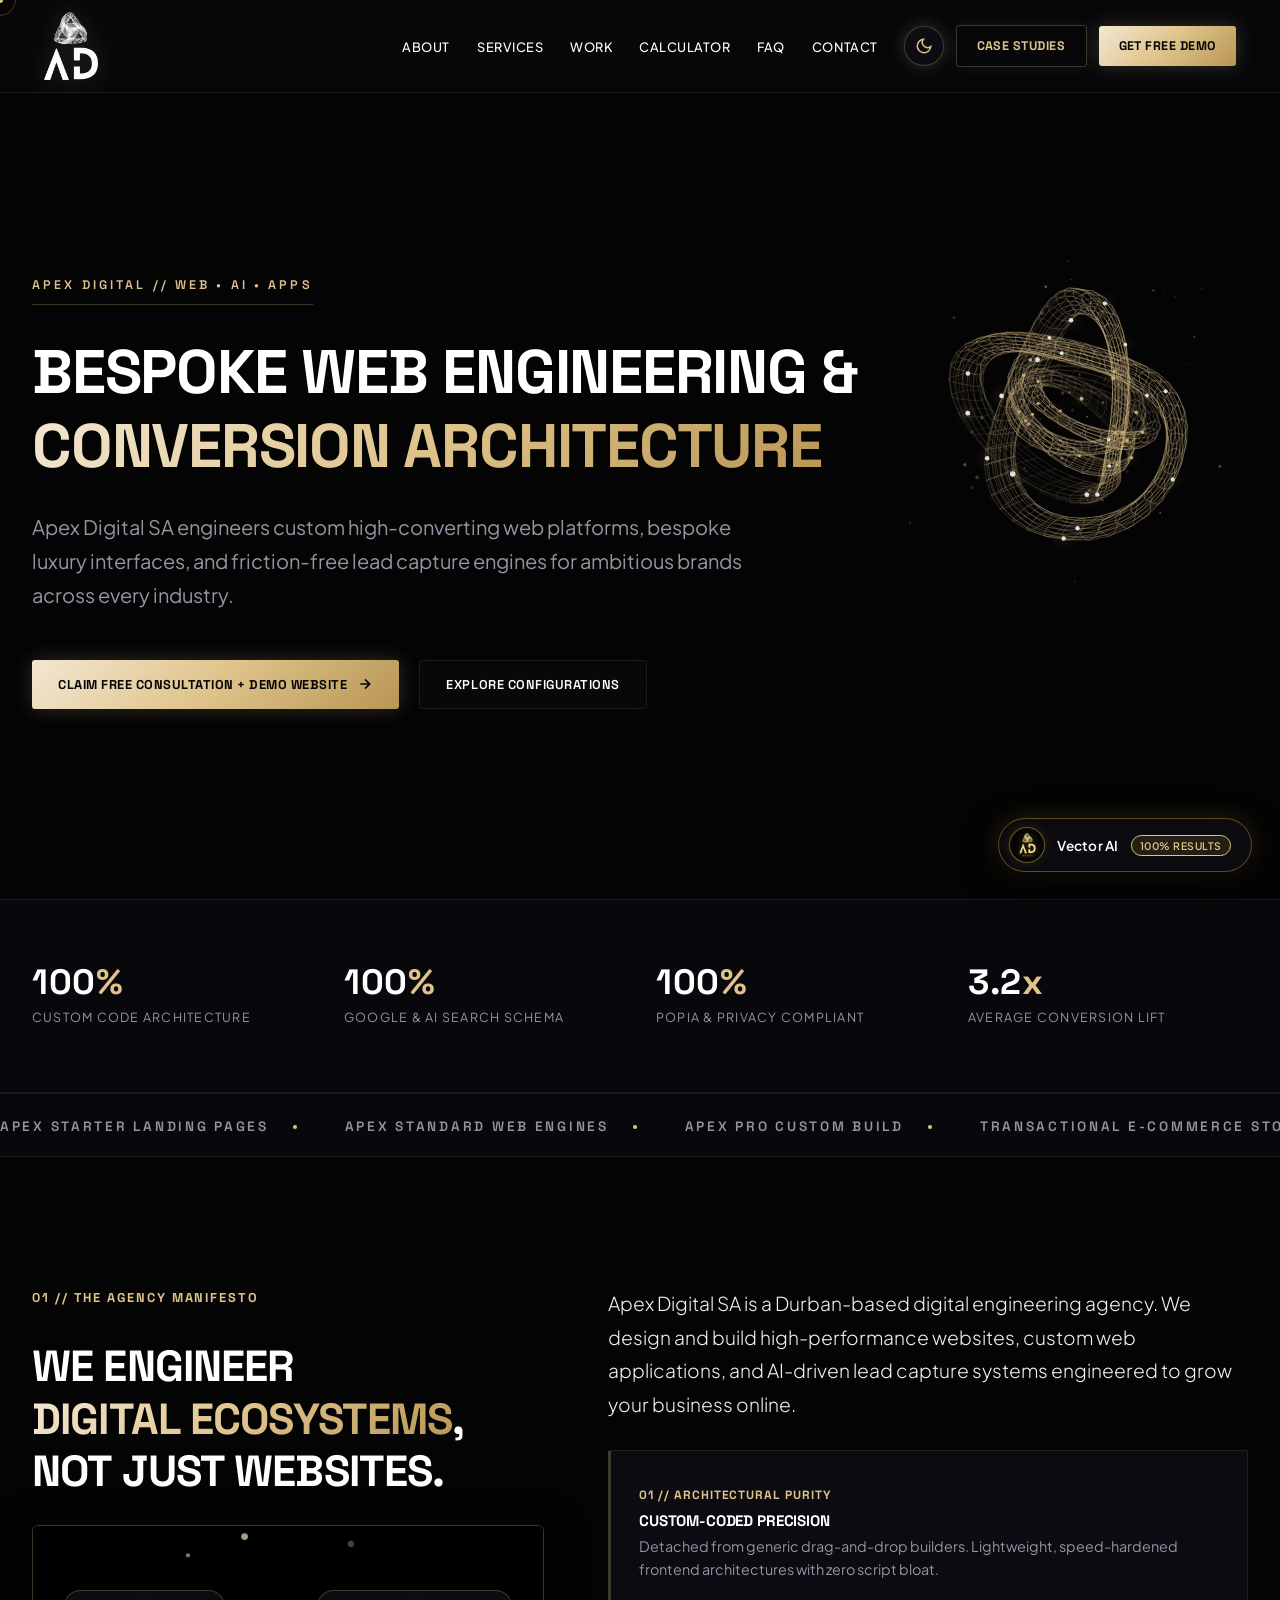
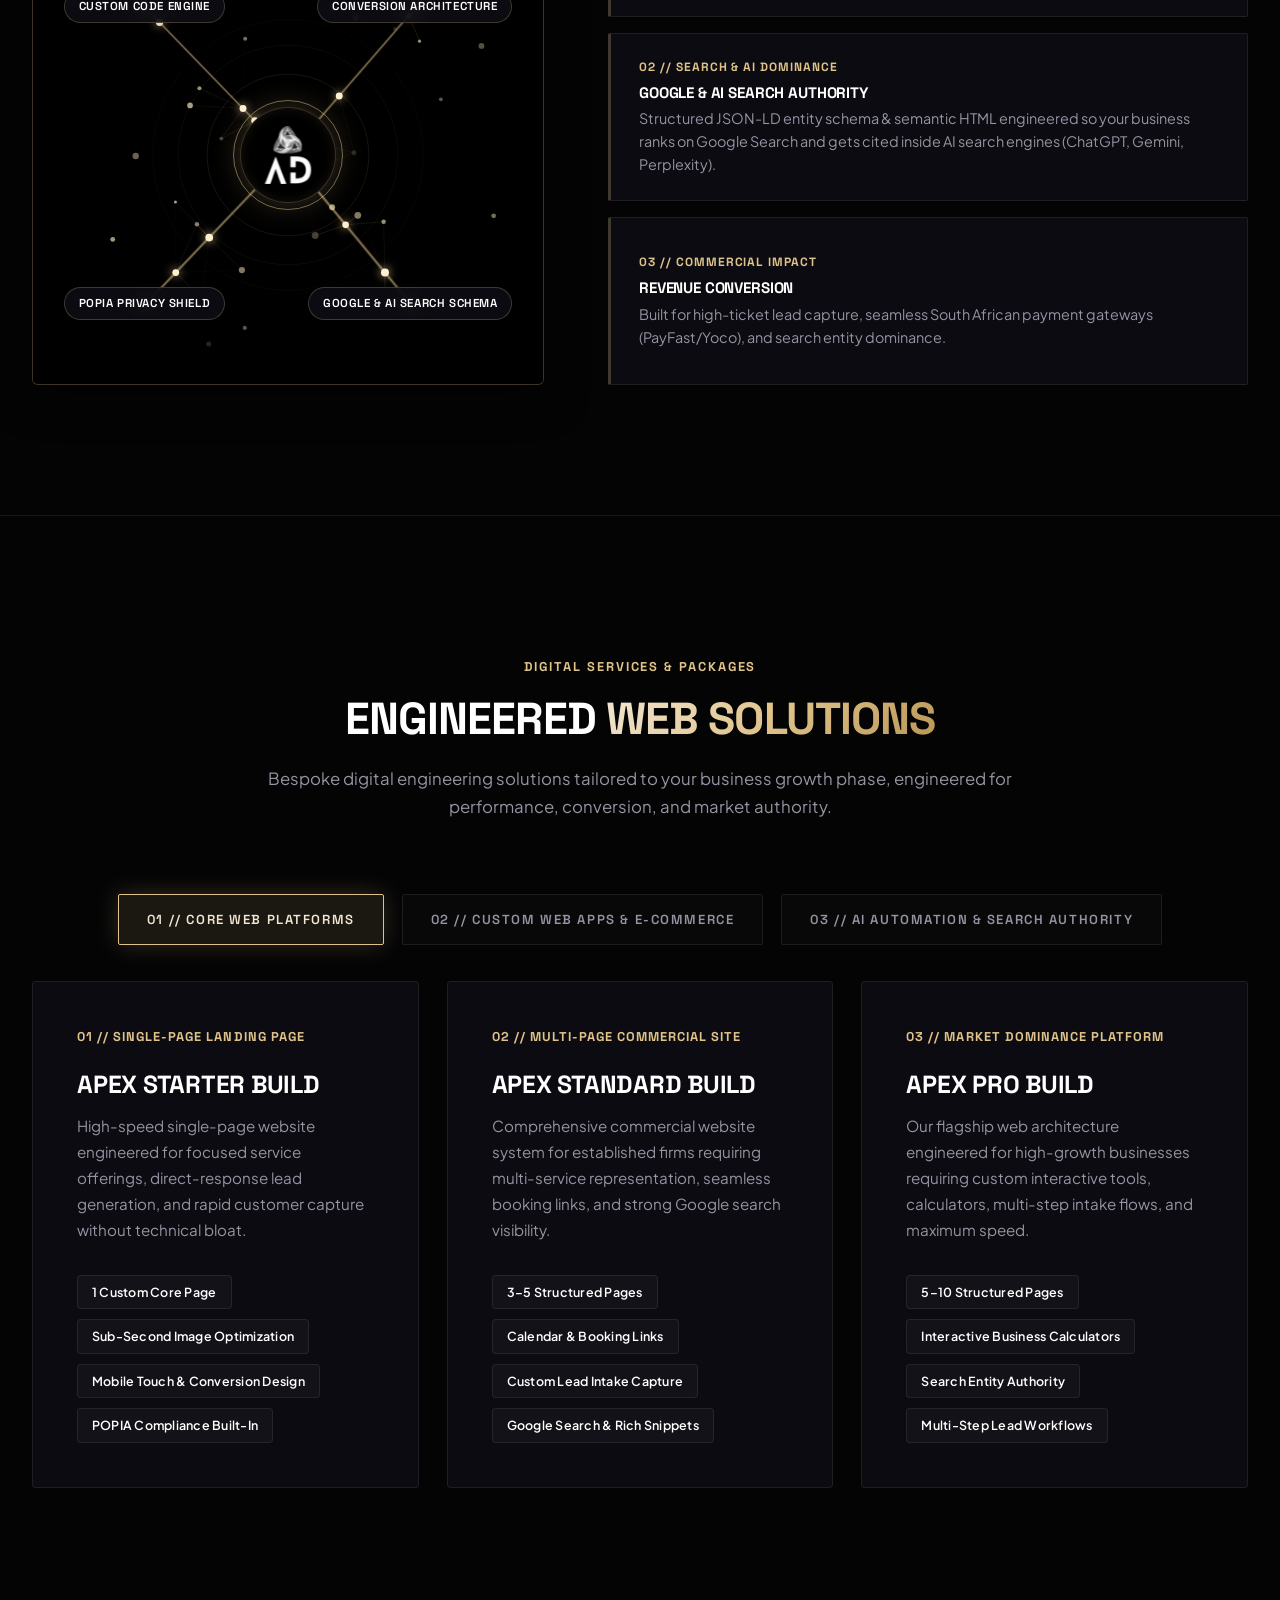
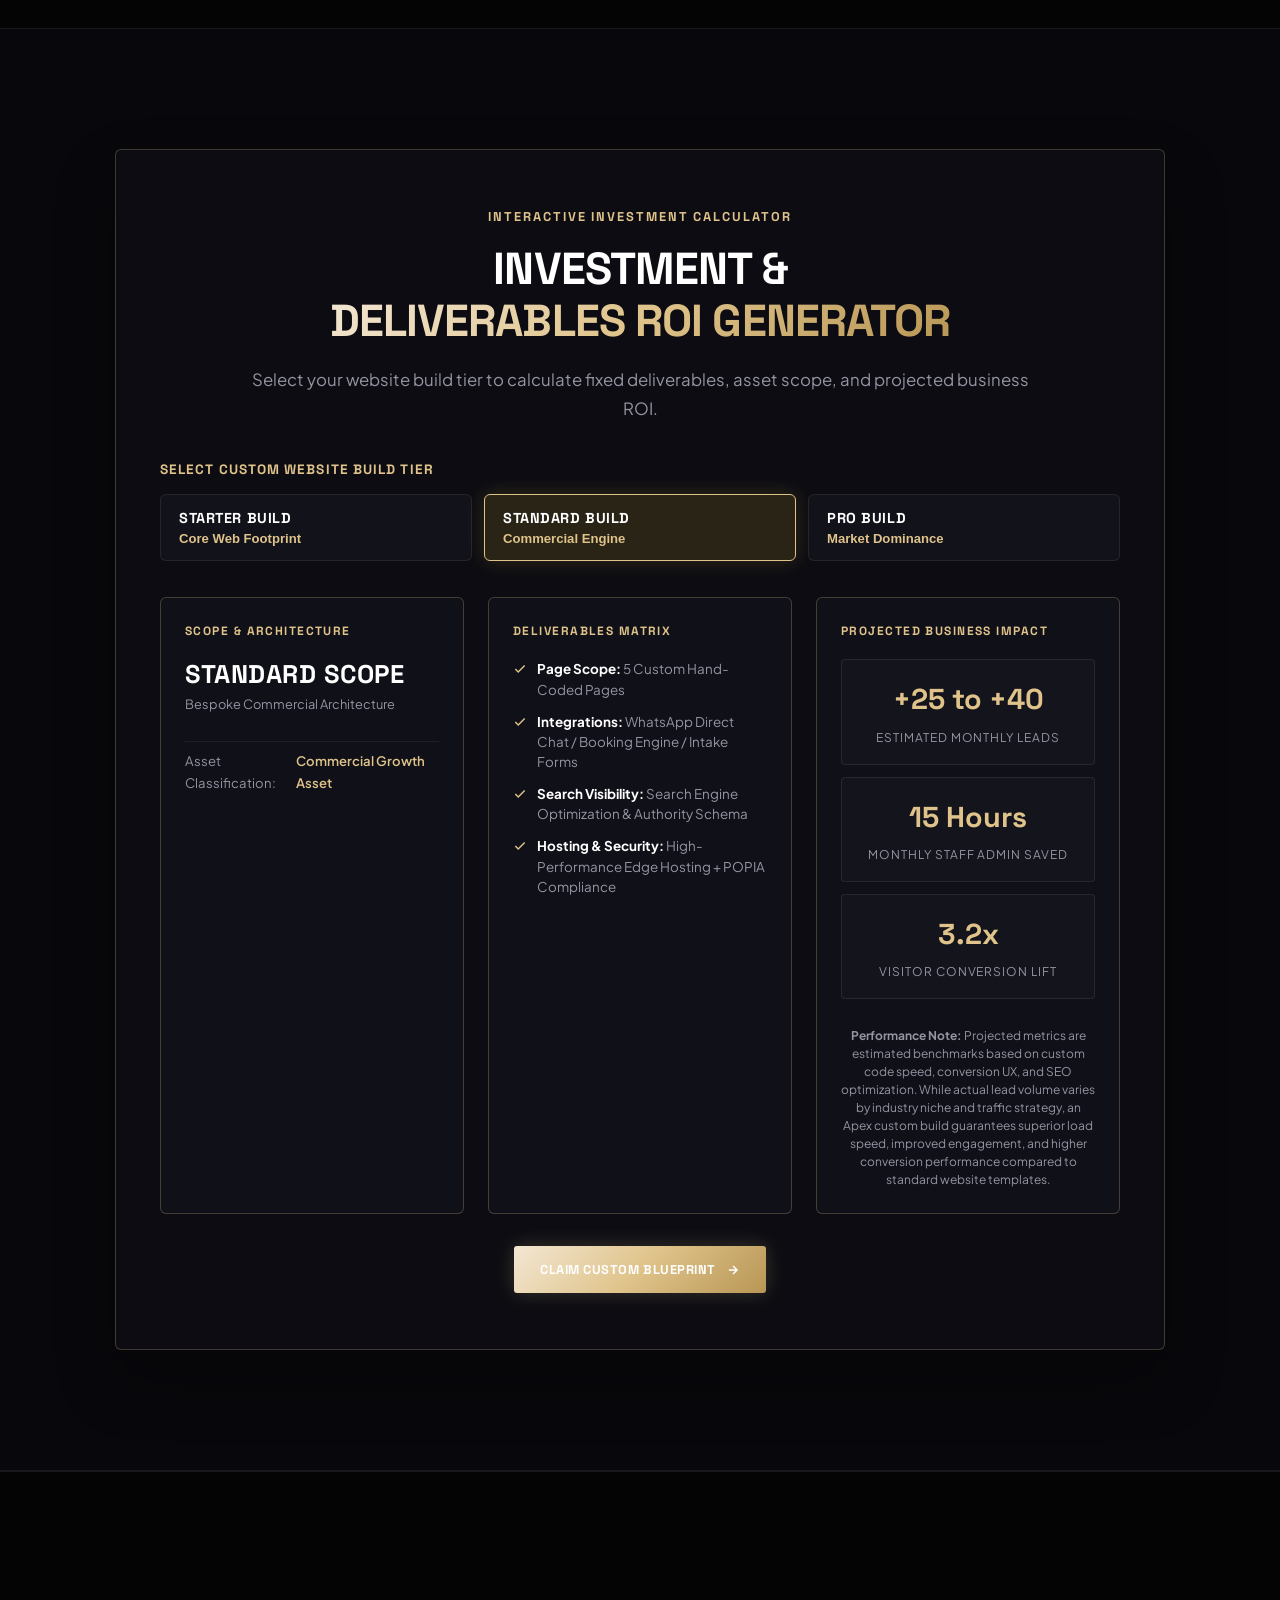
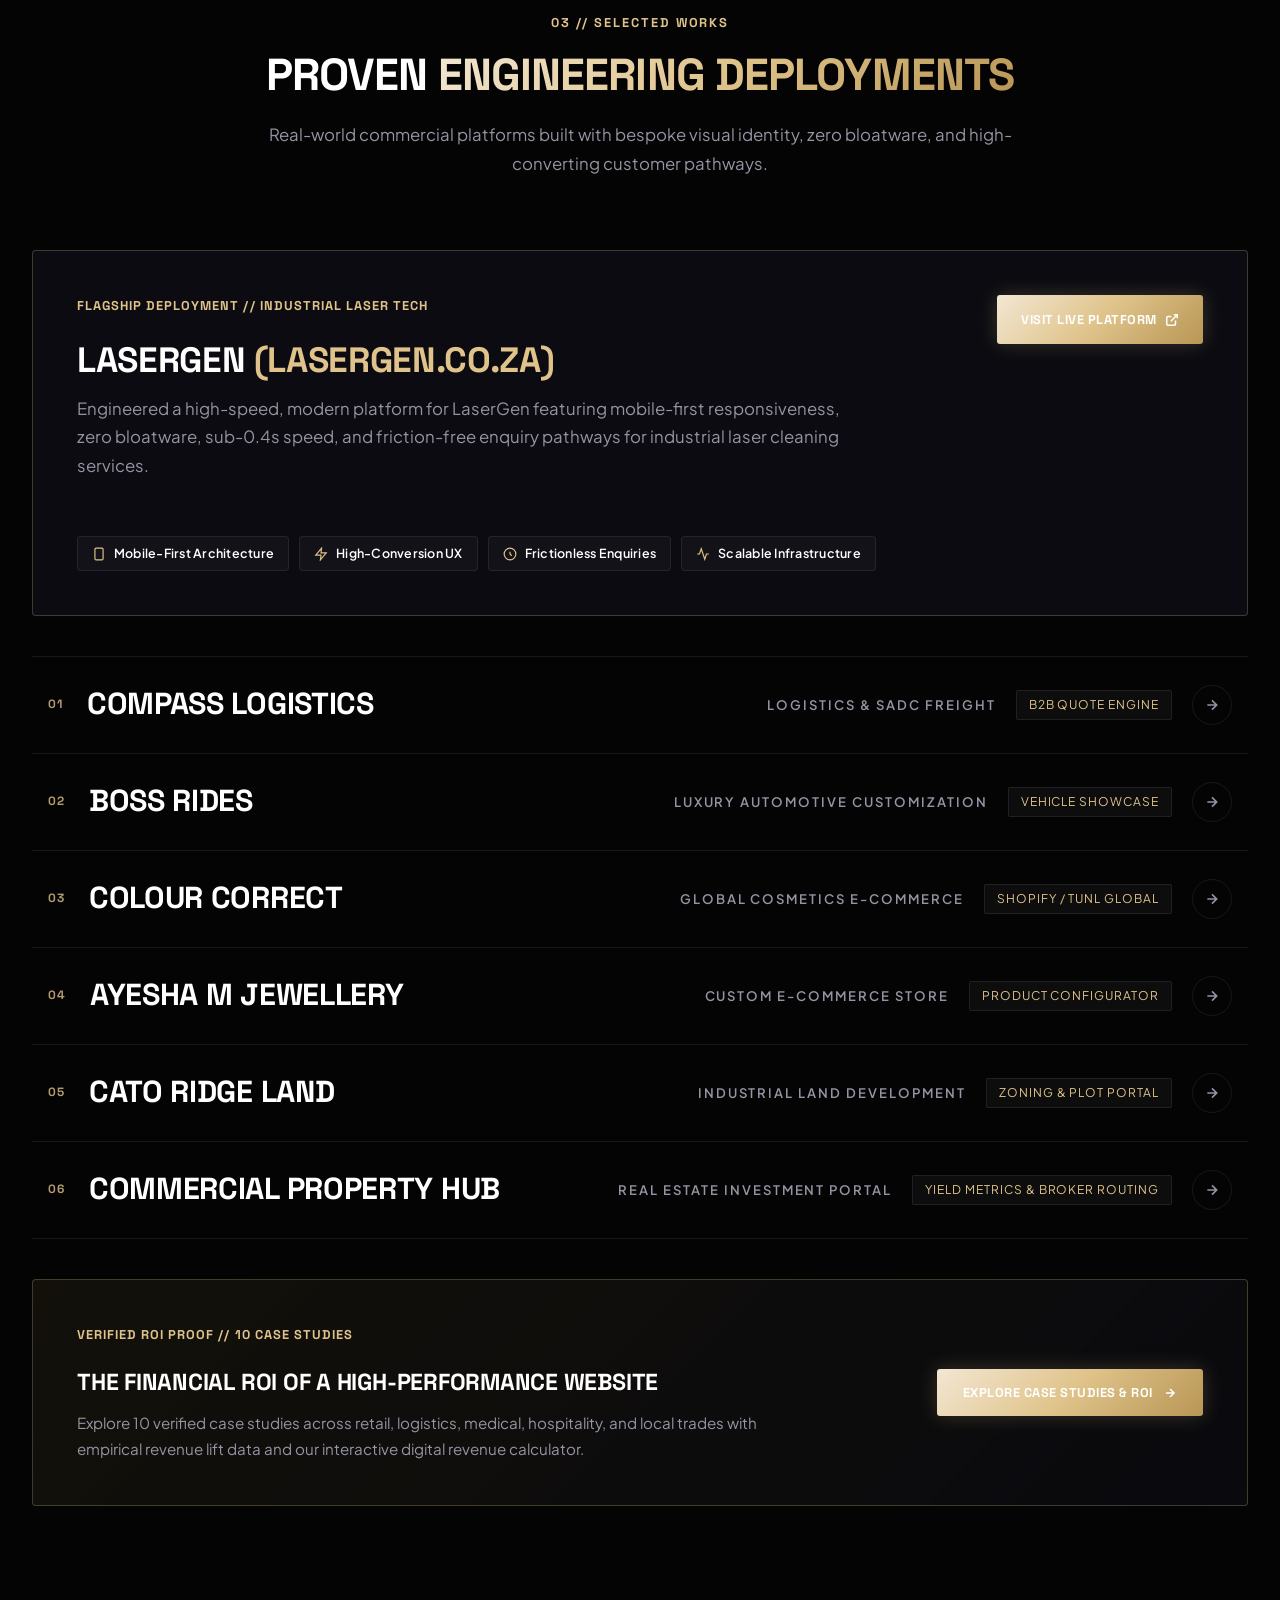
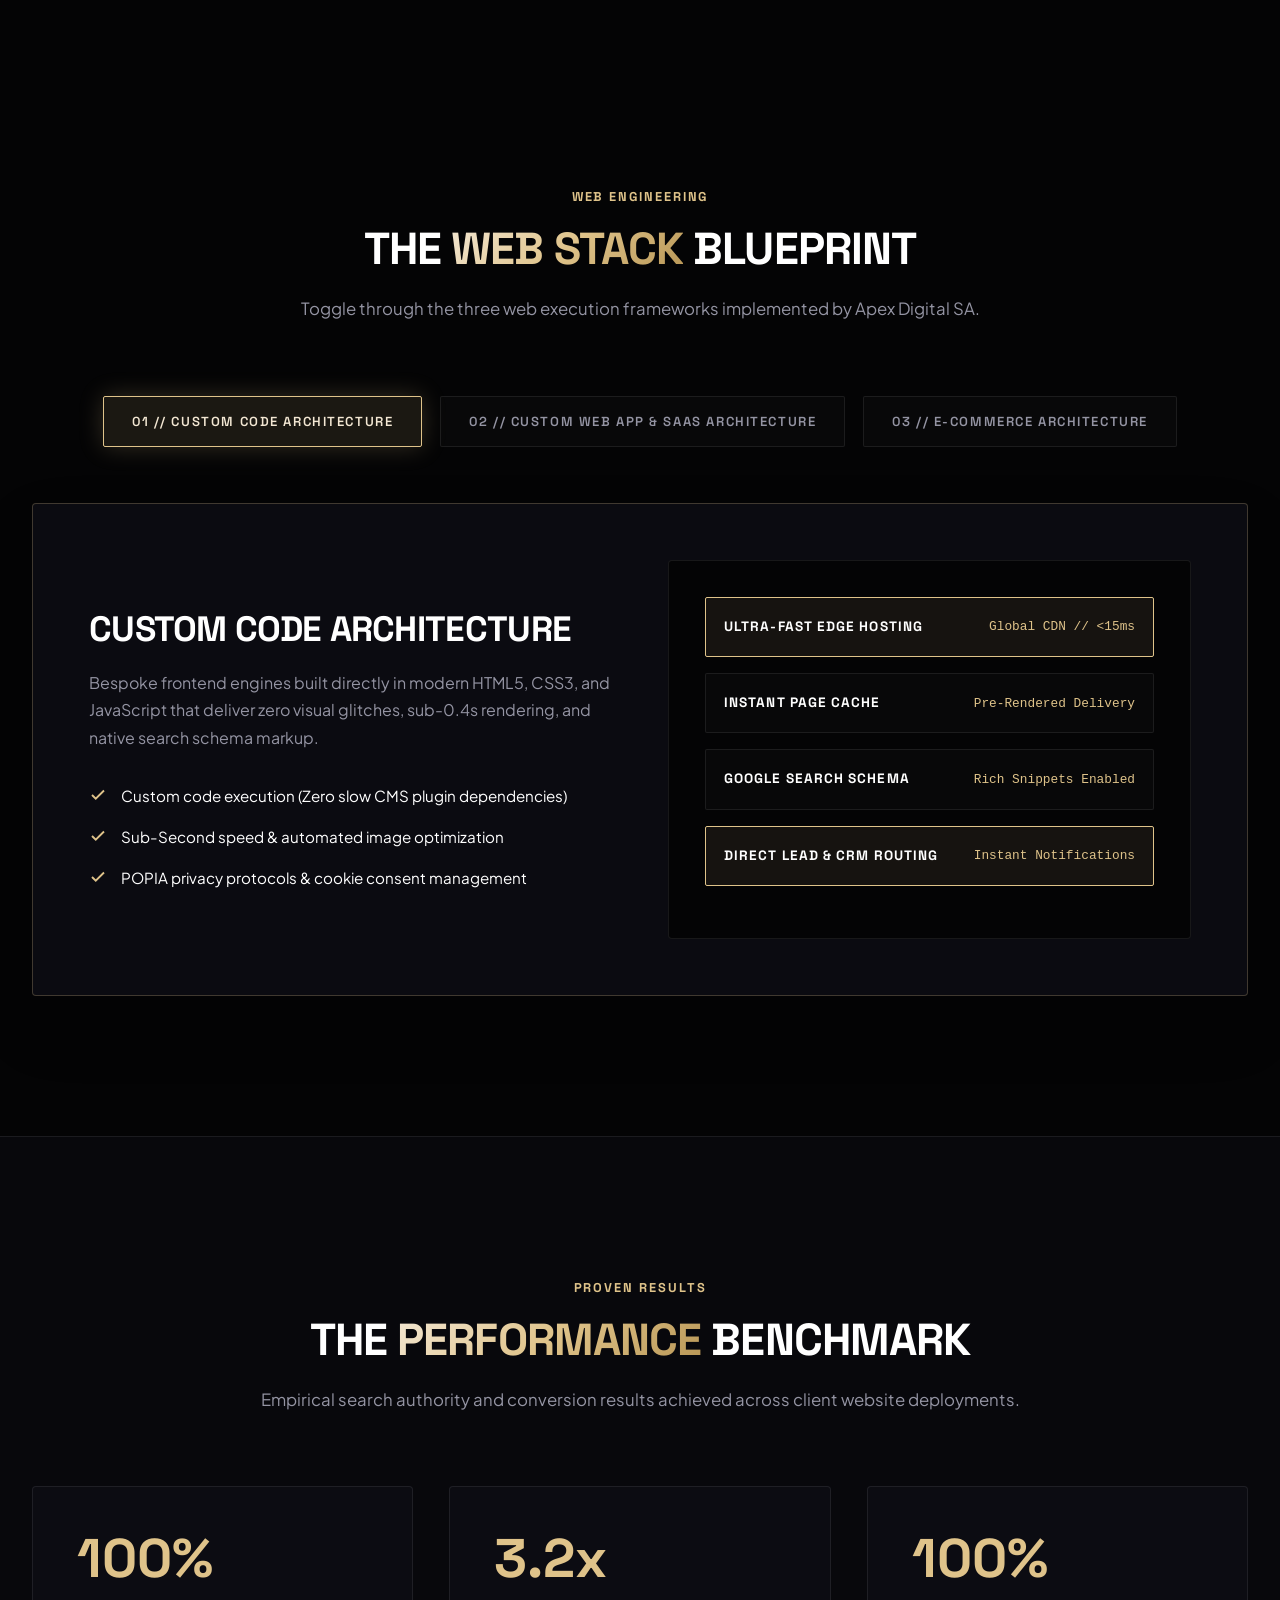
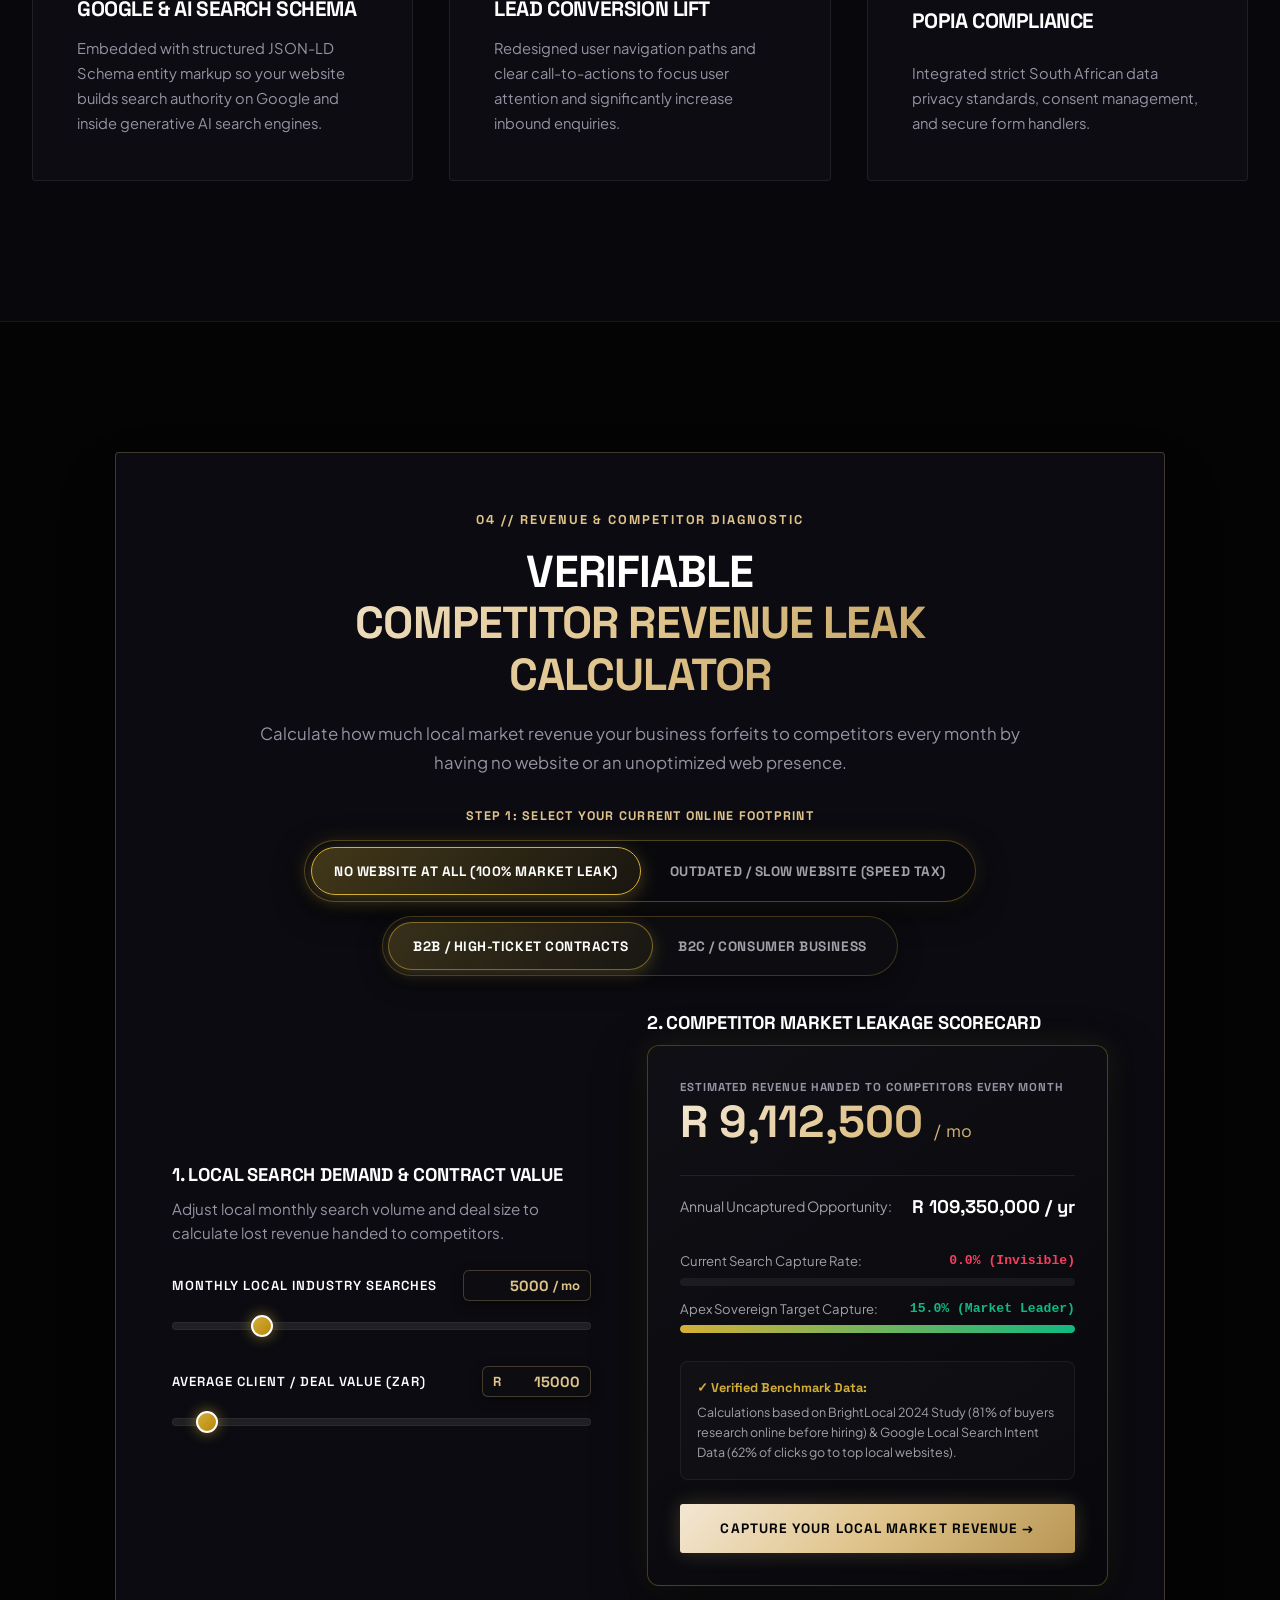
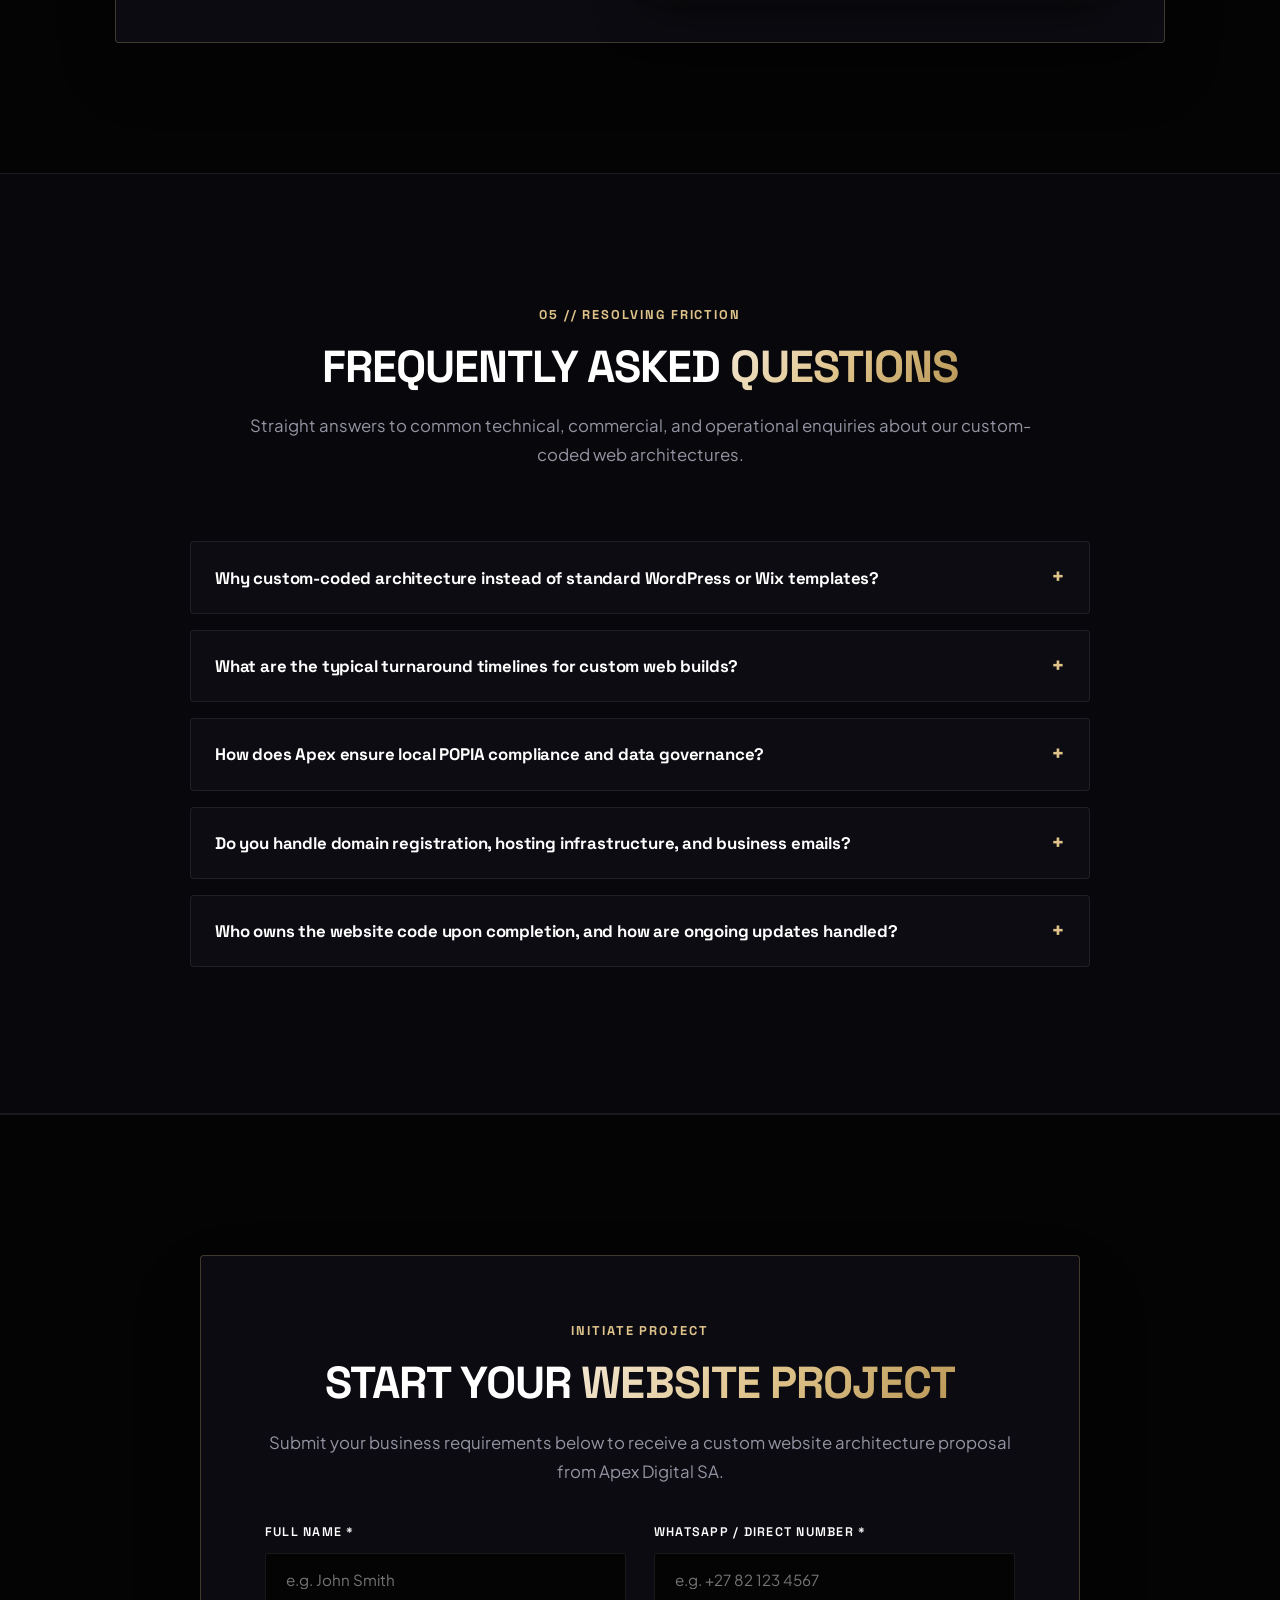
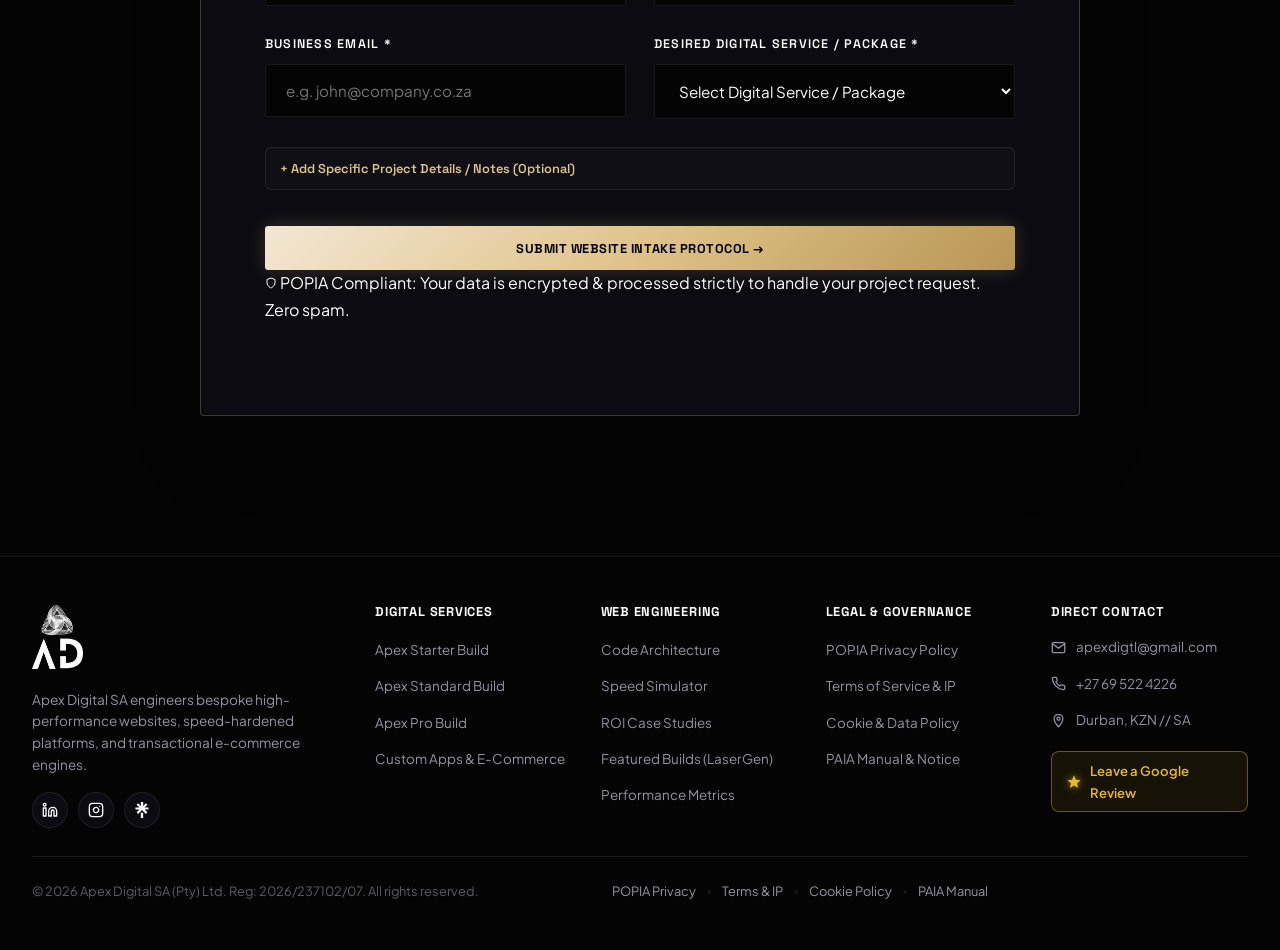
==== index.html @ 01193cdf "feat(nav & case-studies): optimize mobile HUD graph, streamline desktop navbar with geometric center" ====
<!DOCTYPE html>
<html lang="en" data-theme="dark">

<head>
  <meta charset="UTF-8">
  <meta name="viewport" content="width=device-width, initial-scale=1.0">
  <title>Apex Digital SA — Premium Web Development</title>
  <meta name="description"
    content="Apex Digital SA engineers custom high-performance websites, e-commerce platforms, and conversion engines for South African &amp; global businesses.">

  <!-- Canonical URL & Plain-Text LLM Discovery Links -->
  <link rel="canonical" href="https://apexdigitalsa.com/">
  <link rel="alternate" type="text/plain" title="LLMs Text" href="/llms.txt">
  <link rel="alternate" type="text/plain" title="LLMs Full Text" href="/llms-full.txt">

  <!-- Open Graph / Facebook / WhatsApp Social Graph Metadata -->
  <meta property="og:type" content="website">
  <meta property="og:site_name" content="Apex Digital SA">
  <meta property="og:url" content="https://apexdigitalsa.com/">
  <meta property="og:title" content="Apex Digital SA — Premium Web Development">
  <meta property="og:description"
    content="Custom high-performance websites, e-commerce platforms, and conversion engines engineered for South African &amp; global businesses.">
  <meta property="og:image" content="https://apexdigitalsa.com/assets/images/logo-dark.webp">
  <meta property="og:locale" content="en_ZA">

  <!-- Twitter Card Metadata -->
  <meta name="twitter:card" content="summary_large_image">
  <meta name="twitter:site" content="@apexdigital_sa">
  <meta name="twitter:title" content="Apex Digital SA — Premium Web Development">
  <meta name="twitter:description"
    content="Custom high-performance web development, POPIA-compliant architectures, and speed-hardened digital platforms.">
  <meta name="twitter:image" content="https://apexdigitalsa.com/assets/images/logo-dark.webp">

  <!-- South Africa Regional Geo Metadata -->
  <meta name="geo.region" content="ZA-KZN">
  <meta name="geo.placename" content="Durban">
  <meta name="geo.position" content="-29.8587;31.0218">
  <meta name="ICBM" content="-29.8587, 31.0218">

  <!-- Favicon Configuration -->
  <link rel="icon" type="image/webp" href="assets/images/logo-dark.webp" id="favicon">
  <link rel="apple-touch-icon" href="assets/images/logo-dark.webp">

  <!-- Google Fonts: Space Grotesk & Plus Jakarta Sans for Sovereign Minimalist Aesthetic -->
  <link rel="preconnect" href="https://fonts.googleapis.com">
  <link rel="preconnect" href="https://fonts.gstatic.com" crossorigin>
  <link
    href="https://fonts.googleapis.com/css2?family=Space+Grotesk:wght@500;600;700&family=Plus+Jakarta+Sans:ital,wght@0,300;0,400;0,500;0,600;0,700;1,400&family=Inter:wght@400;500;600;700&display=swap"
    rel="stylesheet">

  <!-- GSAP & ScrollTrigger Animation Engines (Deferred for High INP Performance) -->
  <script src="https://cdnjs.cloudflare.com/ajax/libs/gsap/3.12.2/gsap.min.js" defer></script>
  <script src="https://cdnjs.cloudflare.com/ajax/libs/gsap/3.12.2/ScrollTrigger.min.js" defer></script>

  <link rel="stylesheet" href="styles.css?v=4.0">

  <!-- Complete Unified Schema.org & GEO Entity Graph -->
  <script type="application/ld+json">
  {
    "@context": "https://schema.org",
    "@graph": [
      {
        "@type": ["ProfessionalService", "Organization", "LocalBusiness"],
        "@id": "https://apexdigitalsa.com/#organization",
        "name": "Apex Digital SA",
        "legalName": "Apex Digital SA (Pty) Ltd",
        "taxID": "2026/237102/07",
        "url": "https://apexdigitalsa.com",
        "logo": "https://apexdigitalsa.com/assets/images/logo-dark.webp",
        "image": "https://apexdigitalsa.com/assets/images/logo-dark.webp",
        "description": "Apex Digital SA engineers bespoke high-performance websites, speed-hardened platform builds, Generative Engine Optimization (GEO), and transactional e-commerce stores for market leaders.",
        "telephone": "+27695224226",
        "email": "apexdigtl@gmail.com",
        "priceRange": "R1500 - R10000+",
        "currenciesAccepted": "ZAR, USD, GBP, EUR",
        "paymentAccepted": "EFT, Credit Card, PayFast, Yoco, Ozow",
        "foundingDate": "2026",
        "address": {
          "@type": "PostalAddress",
          "streetAddress": "Umhlanga Ridge",
          "addressLocality": "Durban",
          "addressRegion": "KwaZulu-Natal",
          "postalCode": "4319",
          "addressCountry": "ZA"
        },
        "geo": {
          "@type": "GeoCoordinates",
          "latitude": -29.8587,
          "longitude": 31.0218
        },
        "areaServed": [
          {
            "@type": "Country",
            "name": "South Africa"
          },
          {
            "@type": "AdministrativeArea",
            "name": "KwaZulu-Natal"
          },
          {
            "@type": "AdministrativeArea",
            "name": "Gauteng"
          },
          {
            "@type": "AdministrativeArea",
            "name": "Western Cape"
          }
        ],
        "sameAs": [
          "https://www.linkedin.com/company/apex-digital-southafrica/",
          "https://www.instagram.com/apexdigital_sa/",
          "https://linktr.ee/ApexDigital_",
          "https://share.google/1nVQq2o9XWzpIxlK1",
          "https://eservices.cipc.co.za/CompanySearch.aspx?reg=2026/237102/07"
        ],
        "knowsAbout": [
          "Bespoke Web Engineering",
          "Generative Engine Optimization (GEO)",
          "Search Engine Optimization (SEO)",
          "Core Web Vitals Performance Hardening",
          "POPIA Privacy Compliance",
          "PayFast E-Commerce Gateways",
          "Yoco E-Commerce Gateways",
          "Custom Web Application Development",
          "Interactive ROI Modeling Engines",
          "AI Automation and RAG Chatbots"
        ],
        "hasOfferCatalog": {
          "@type": "OfferCatalog",
          "@id": "https://apexdigitalsa.com/#offer-catalog",
          "name": "Custom Digital Engineering Services & Solutions",
          "itemListElement": [
            {
              "@type": "Offer",
              "itemOffered": {
                "@type": "Service",
                "name": "Apex Starter Build",
                "description": "High-speed single-page website engineered for focused service offerings, direct-response lead generation, and rapid customer capture.",
                "provider": { "@id": "https://apexdigitalsa.com/#organization" },
                "serviceType": "Landing Page Web Development"
              }
            },
            {
              "@type": "Offer",
              "itemOffered": {
                "@type": "Service",
                "name": "Apex Standard Build",
                "description": "Comprehensive commercial website system for established firms requiring multi-service representation, booking links, and search visibility.",
                "provider": { "@id": "https://apexdigitalsa.com/#organization" },
                "serviceType": "Commercial Web Development"
              }
            },
            {
              "@type": "Offer",
              "itemOffered": {
                "@type": "Service",
                "name": "Apex Pro Build",
                "description": "Flagship web architecture engineered for high-growth businesses requiring custom interactive tools, calculators, and multi-step intake flows.",
                "provider": { "@id": "https://apexdigitalsa.com/#organization" },
                "serviceType": "Enterprise Web Architecture"
              }
            },
            {
              "@type": "Offer",
              "itemOffered": {
                "@type": "Service",
                "name": "Transactional E-Commerce Stores",
                "description": "High-converting online store architectures with PayFast and Yoco payment gateway integration, automated courier shipping, and cart recovery.",
                "provider": { "@id": "https://apexdigitalsa.com/#organization" },
                "serviceType": "E-Commerce Development"
              }
            },
            {
              "@type": "Offer",
              "itemOffered": {
                "@type": "Service",
                "name": "Website Redesign & Refresh",
                "description": "Boutique UI/UX redesign and code refactoring for existing websites to increase speed, mobile usability, and conversion rates.",
                "provider": { "@id": "https://apexdigitalsa.com/#organization" },
                "serviceType": "Website Refresh & Optimization"
              }
            },
            {
              "@type": "Offer",
              "itemOffered": {
                "@type": "Service",
                "name": "Custom Web Applications & Apps",
                "description": "Bespoke SaaS engines, client portals, interactive web apps, and custom database API integrations.",
                "provider": { "@id": "https://apexdigitalsa.com/#organization" },
                "serviceType": "Custom Web Application Engineering"
              }
            },
            {
              "@type": "Offer",
              "itemOffered": {
                "@type": "Service",
                "name": "AI Automation & AI-Ops Engines",
                "description": "24/7 custom RAG chatbot deployment, lead-to-viewing automated routing, and operational AI workflow agents.",
                "provider": { "@id": "https://apexdigitalsa.com/#organization" },
                "serviceType": "AI Automation & Chatbot Systems"
              }
            },
            {
              "@type": "Offer",
              "itemOffered": {
                "@type": "Service",
                "name": "GEO & SEO Authority Services",
                "description": "Generative Engine Optimization schema graphs, full technical SEO audits, and Google AI search citation authority.",
                "provider": { "@id": "https://apexdigitalsa.com/#organization" },
                "serviceType": "Generative Engine Optimization & SEO"
              }
            }
          ]
        }
      },
      {
        "@type": "WebSite",
        "@id": "https://apexdigitalsa.com/#website",
        "url": "https://apexdigitalsa.com",
        "name": "Apex Digital SA",
        "description": "High-Performance Custom Websites, Generative Engine Optimization (GEO) & Digital Engineering",
        "publisher": {
          "@id": "https://apexdigitalsa.com/#organization"
        },
        "hasPart": [
          "https://apexdigitalsa.com/case-studies/"
        ],
        "inLanguage": "en-ZA"
      },
      {
        "@type": "WebPage",
        "@id": "https://apexdigitalsa.com/#webpage",
        "url": "https://apexdigitalsa.com/",
        "name": "Apex Digital SA — Premium Web Development & Digital Engineering",
        "description": "Apex Digital SA engineers custom high-performance websites, e-commerce platforms, and conversion engines for South African & global businesses.",
        "isPartOf": {
          "@id": "https://apexdigitalsa.com/#website"
        },
        "about": {
          "@id": "https://apexdigitalsa.com/#organization"
        },
        "breadcrumb": {
          "@id": "https://apexdigitalsa.com/#breadcrumb"
        },
        "primaryImageOfPage": {
          "@type": "ImageObject",
          "url": "https://apexdigitalsa.com/assets/images/logo-dark.webp"
        },
        "inLanguage": "en-ZA"
      },
      {
        "@type": "BreadcrumbList",
        "@id": "https://apexdigitalsa.com/#breadcrumb",
        "itemListElement": [
          {
            "@type": "ListItem",
            "position": 1,
            "name": "Home",
            "item": "https://apexdigitalsa.com/"
          }
        ]
      },
      {
        "@type": "ItemList",
        "@id": "https://apexdigitalsa.com/#portfolio-list",
        "name": "Verified Production Deployments & Case Studies",
        "itemListElement": [
          {
            "@type": "ListItem",
            "position": 1,
            "name": "LaserGen Flagship Build",
            "url": "https://lasergen.co.za",
            "description": "Industrial laser cleaning services platform with sub-0.4s speed and mobile-first direct lead pathways."
          },
          {
            "@type": "ListItem",
            "position": 2,
            "name": "Compass Logistics",
            "url": "https://compasslogistics.co.za",
            "description": "B2B quote engine and cross-border SADC freight portal."
          },
          {
            "@type": "ListItem",
            "position": 3,
            "name": "Boss Rides",
            "url": "https://bossrides.co.za/wordpress_5",
            "description": "Luxury automotive customization vehicle showcase."
          },
          {
            "@type": "ListItem",
            "position": 4,
            "name": "Colour Correct",
            "url": "https://globalcolourcorrect.com",
            "description": "Global cosmetics e-commerce store with international shipping gateway."
          },
          {
            "@type": "ListItem",
            "position": 5,
            "name": "Ayesha M Jewellery",
            "url": "https://ayesham.co.za/products/design-your-mag-case",
            "description": "Custom jewellery e-commerce store with 3D product configurator."
          },
          {
            "@type": "ListItem",
            "position": 6,
            "name": "Cato Ridge Land",
            "url": "https://catoridge.netlify.app",
            "description": "Industrial land development zoning and plot portal."
          },
          {
            "@type": "ListItem",
            "position": 7,
            "name": "Commercial Property Hub",
            "url": "https://propertyportfolio.netlify.app",
            "description": "Real estate investment yield metrics and broker routing portal."
          },
          {
            "@type": "ListItem",
            "position": 8,
            "name": "Apex Digital ROI Case Study Showroom",
            "url": "https://apexdigitalsa.com/case-studies/",
            "description": "Interactive case studies and ROI calculator demonstrating the real financial lift of high-performance websites across 10 business sectors."
          }
        ]
      },
      {
        "@type": "FAQPage",
        "@id": "https://apexdigitalsa.com/#faq",
        "mainEntity": [
          {
            "@type": "Question",
            "name": "Why custom-coded architecture instead of standard WordPress or Wix templates?",
            "acceptedAnswer": {
              "@type": "Answer",
              "text": "Custom-coded architecture frees your business from the rigid constraints and script bloat of generic CMS templates, allowing us to build an uncompromising digital reflection of your brand. While we can deploy on WordPress or Wix when specific client workflows demand it, our custom engineering gives us granular control over both the technical backend (structured data, Core Web Vitals, and AI search crawlers) and the frontend conversion UX. This ensures your website is engineered to rank on Google and AI search engines, load instantly, and actively convert traffic—all with 100% full source code ownership and zero proprietary platform lock-in."
            }
          },
          {
            "@type": "Question",
            "name": "What are the typical turnaround timelines for custom web builds?",
            "acceptedAnswer": {
              "@type": "Answer",
              "text": "Project timelines are structured around agile engineering sprints: Starter single-page landing pages typically deploy within 3 to 5 business days, Standard multi-page commercial platforms within 7 to 14 business days, and Pro builds or complex web applications from 14+ business days. Timelines are collaborative benchmarks and depend directly on the prompt delivery of brand assets, copy, media, and sign-offs. Apex operates with disciplined sprint velocity, but build speed is anchored by how swiftly project assets are provided."
            }
          },
          {
            "@type": "Question",
            "name": "How does Apex ensure local POPIA compliance and data governance?",
            "acceptedAnswer": {
              "@type": "Answer",
              "text": "We integrate industry-standard data protection protocols into every build—including SSL/TLS transport encryption, secure form routing, and transparent legal policy notices (POPIA Privacy Notices, Terms of Service, and Cookie Policies). Because regulatory requirements vary by industry vertical, we actively liaise with each client to configure compliance disclaimers and privacy notices tailored specifically to their commercial operations, ensuring total legal transparency from day one."
            }
          },
          {
            "@type": "Question",
            "name": "Do you handle domain registration, hosting infrastructure, and business emails?",
            "acceptedAnswer": {
              "@type": "Answer",
              "text": "Yes. Apex Digital collaborates directly with specialized, enterprise-grade cloud and infrastructure partners to provide end-to-end operational coverage. We orchestrate DNS configuration, cloud hosting deployment, domain provisioning, and business email integration (such as Google Workspace or Microsoft 365) in tandem with our infrastructure partners. Every deployment is tailored to your business architecture—contact us during your discovery consultation for specific setup requirements."
            }
          },
          {
            "@type": "Question",
            "name": "Who owns the website code upon completion, and how are ongoing updates handled?",
            "acceptedAnswer": {
              "@type": "Answer",
              "text": "You own 100% of your website code, repository access, and design assets upon full project completion—free from monthly builder hostage fees. To maintain peak operational performance, we offer structured ongoing maintenance tiers: pure technical support (security hardening, continuous backups, and framework updates) as well as hybrid Growth tiers (technical maintenance + ongoing SEO authority to preserve ranking power). Bespoke SLA retainers are also custom-tailored post-launch based on your team's exact operational requirements."
            }
          }
        ]
      }
    ]
  }
  </script>
</head>

<body>

  <!-- 1. CINEMATIC INTRO BOOT SEQUENCE -->
  <div id="cinematic-loader">
    <div class="loader-ring"></div>
    <div class="loader-text">Apex Digital Engine // Initializing...</div>
  </div>

  <!-- Custom Dual Ring Cursor -->
  <div class="cursor-dot" id="cursor-dot"></div>
  <div class="cursor-outline" id="cursor-outline"></div>

  <!-- Scroll Progress Bar -->
  <div id="scroll-progress"></div>

  <!-- Navigation Bar -->
  <nav class="navbar" id="navbar">
    <div class="container nav-container">
      <a href="#" class="nav-brand">
        <!-- PROMINENT LOGO (ICON + AD ONLY) -->
        <img src="assets/images/logo-dark-no-text.webp" alt="Apex Digital SA Logo" class="nav-logo" id="nav-logo-img"
          width="64" height="80">
      </a>

      <ul class="nav-links">
        <li><a href="#agency" class="nav-link">About</a></li>
        <li><a href="#services" class="nav-link">Services</a></li>
        <li><a href="#portfolio" class="nav-link">Work</a></li>
        <li><a href="#simulator" class="nav-link">Calculator</a></li>
        <li class="nav-link-casestudies-item"><a href="/case-studies/" class="nav-link nav-link-casestudies">Case Studies</a></li>
        <li><a href="#faq" class="nav-link">FAQ</a></li>
        <li><a href="#strategy" class="nav-link">Contact</a></li>
      </ul>

      <div class="nav-actions">
        <!-- Light / Dark Theme Switcher Button -->
        <button class="theme-toggle-btn" id="theme-toggle-btn" onclick="toggleTheme()" aria-label="Toggle Theme">
          <svg id="theme-icon" viewBox="0 0 24 24" fill="none" stroke="currentColor" stroke-width="2">
            <path d="M21 12.79A9 9 0 1 1 11.21 3 7 7 0 0 0 21 12.79z" />
          </svg>
        </button>

        <!-- Inverse Styling Case Studies Button -->
        <a href="/case-studies/" class="btn-champagne-inverse nav-casestudies-btn" id="nav-case-studies-btn">Case Studies</a>

        <!-- Primary CTA Button -->
        <button class="btn-champagne nav-cta-btn" onclick="openModal()">Get Free Demo</button>

        <!-- Mobile Menu Toggle Button -->
        <button class="mobile-menu-toggle" id="mobile-menu-toggle" aria-label="Toggle Navigation Menu">
          <svg class="hamburger-icon" width="24" height="24" viewBox="0 0 24 24" fill="none" stroke="currentColor"
            stroke-width="2" stroke-linecap="round" stroke-linejoin="round">
            <line x1="3" y1="6" x2="21" y2="6"></line>
            <line x1="3" y1="12" x2="21" y2="12"></line>
            <line x1="3" y1="18" x2="21" y2="18"></line>
          </svg>
          <svg class="close-icon" width="24" height="24" viewBox="0 0 24 24" fill="none" stroke="currentColor"
            stroke-width="2" stroke-linecap="round" stroke-linejoin="round">
            <line x1="18" y1="6" x2="6" y2="18"></line>
            <line x1="6" y1="6" x2="18" y2="18"></line>
          </svg>
        </button>
      </div>
    </div>
  </nav>

  <!-- Hero Section with 3D Parametric Wireframe Canvas Engine -->
  <section class="hero">
    <canvas id="hero-wireframe-canvas"></canvas>

    <div class="container">
      <div class="hero-content">
        <div class="hero-tag">
          Apex Digital // Web • AI • Apps
        </div>

        <h1 class="hero-title" id="hero-title">
          <span class="hero-title-line"><span class="hero-title-inner">BESPOKE WEB ENGINEERING &amp;</span></span>
          <span class="hero-title-line"><span class="hero-title-inner text-champagne-gradient">CONVERSION ARCHITECTURE</span></span>
        </h1>

        <p class="hero-description" id="hero-desc">
          Apex Digital SA engineers custom high-converting web platforms, bespoke luxury interfaces, and friction-free
          lead capture engines for ambitious brands across every industry.
        </p>

        <div class="hero-actions">
          <button class="btn-champagne" onclick="openModal()">
            Claim Free Consultation + Demo Website
            <svg width="16" height="16" viewBox="0 0 24 24" fill="none" stroke="currentColor" stroke-width="2.5">
              <path d="M5 12h14M12 5l7 7-7 7" />
            </svg>
          </button>
          <a href="#simulator" class="btn-outline-luxury">
            Explore Configurations
          </a>
        </div>
      </div>
    </div>
  </section>

  <!-- Performance Shield Metrics Strip (Dedicated Section Below Hero Fold) -->
  <section class="hero-stats-section">
    <div class="container">
      <div class="hero-stats-strip">
        <div class="stat-item">
          <div class="stat-number">100<span>%</span></div>
          <div class="stat-label">Custom Code Architecture</div>
        </div>
        <div class="stat-item">
          <div class="stat-number">100<span>%</span></div>
          <div class="stat-label">Google &amp; AI Search Schema</div>
        </div>
        <div class="stat-item">
          <div class="stat-number">100<span>%</span></div>
          <div class="stat-label">POPIA &amp; Privacy Compliant</div>
        </div>
        <div class="stat-item">
          <div class="stat-number">3.2<span>x</span></div>
          <div class="stat-label">Average Conversion Lift</div>
        </div>
      </div>
    </div>
  </section>

  <!-- Kinetic Scrolling Marquee Ticker -->
  <div class="marquee-container">
    <div class="marquee-track">
      <div class="marquee-item">Apex Starter Landing Pages <span class="dot"></span></div>
      <div class="marquee-item">Apex Standard Web Engines <span class="dot"></span></div>
      <div class="marquee-item">Apex Pro Custom Build <span class="dot"></span></div>
      <div class="marquee-item">Transactional E-Commerce Stores <span class="dot"></span></div>
      <div class="marquee-item">Website Redesign &amp; Platform Refresh <span class="dot"></span></div>
      <div class="marquee-item">Custom Web Applications &amp; Apps <span class="dot"></span></div>
      <div class="marquee-item">AI Automation &amp; AI-Ops Engines <span class="dot"></span></div>
      <div class="marquee-item">GEO &amp; SEO Authority Systems <span class="dot"></span></div>
      <!-- Duplicate set for seamless infinite marquee loop -->
      <div class="marquee-item">Apex Starter Landing Pages <span class="dot"></span></div>
      <div class="marquee-item">Apex Standard Web Engines <span class="dot"></span></div>
      <div class="marquee-item">Apex Pro Custom Build <span class="dot"></span></div>
      <div class="marquee-item">Transactional E-Commerce Stores <span class="dot"></span></div>
      <div class="marquee-item">Website Redesign &amp; Platform Refresh <span class="dot"></span></div>
      <div class="marquee-item">Custom Web Applications &amp; Apps <span class="dot"></span></div>
      <div class="marquee-item">AI Automation &amp; AI-Ops Engines <span class="dot"></span></div>
      <div class="marquee-item">GEO &amp; SEO Authority Systems <span class="dot"></span></div>
    </div>
  </div>

  <!-- The Agency / Sovereign Manifesto Section -->
  <section class="agency-section" id="agency">
    <div class="container">
      <div class="agency-grid">
        <div class="agency-header-col">
          <span class="section-tag">01 // THE AGENCY MANIFESTO</span>
          <h2 class="agency-headline">
            WE ENGINEER <span class="text-champagne-gradient">DIGITAL ECOSYSTEMS</span>, NOT JUST WEBSITES.
          </h2>

          <!-- Interactive Code-Driven Ecosystem Node Network Engine (Desktop) -->
          <div class="ecosystem-canvas-card border-beam-card desktop-only" id="ecosystem-canvas-card">
            <canvas id="ecosystem-canvas"></canvas>

            <!-- Central Gold Apex Logo Emblem -->
            <div class="ecosystem-center-badge">
              <div class="badge-ring-pulse"></div>
              <img src="assets/images/logo-dark-no-text.webp" alt="Apex Logo Icon" class="center-badge-logo" width="60" height="60" loading="lazy">
            </div>

            <!-- Floating Interactive Feature Tags Stemming From Center (Desktop) -->
            <div class="node-tag tag-top-left" id="node-tag-tl">Custom Code Engine</div>
            <div class="node-tag tag-top-right" id="node-tag-tr">Conversion Architecture</div>
            <div class="node-tag tag-bottom-left" id="node-tag-bl">POPIA Privacy Shield</div>
            <div class="node-tag tag-bottom-right" id="node-tag-br">Google &amp; AI Search Schema</div>
          </div>

          <!-- Dedicated Mobile Ecosystem Architecture Grid -->
          <div class="mobile-ecosystem-pills">
            <div class="mobile-pill-card">
              <span class="pill-icon" aria-hidden="true">
                <svg width="15" height="15" viewBox="0 0 24 24" fill="none" stroke="currentColor" stroke-width="2" stroke-linecap="round" stroke-linejoin="round">
                  <polygon points="13 2 3 14 12 14 11 22 21 10 12 10 13 2"></polygon>
                </svg>
              </span>
              <span class="pill-text">Custom Code Engine</span>
            </div>
            <div class="mobile-pill-card">
              <span class="pill-icon" aria-hidden="true">
                <svg width="15" height="15" viewBox="0 0 24 24" fill="none" stroke="currentColor" stroke-width="2" stroke-linecap="round" stroke-linejoin="round">
                  <circle cx="12" cy="12" r="10"></circle>
                  <circle cx="12" cy="12" r="6"></circle>
                  <circle cx="12" cy="12" r="2"></circle>
                </svg>
              </span>
              <span class="pill-text">Conversion Architecture</span>
            </div>
            <div class="mobile-pill-card">
              <span class="pill-icon" aria-hidden="true">
                <svg width="15" height="15" viewBox="0 0 24 24" fill="none" stroke="currentColor" stroke-width="2" stroke-linecap="round" stroke-linejoin="round">
                  <path d="M12 22s8-4 8-10V5l-8-3-8 3v7c0 6 8 10 8 10z"></path>
                </svg>
              </span>
              <span class="pill-text">POPIA Privacy Shield</span>
            </div>
            <div class="mobile-pill-card">
              <span class="pill-icon" aria-hidden="true">
                <svg width="15" height="15" viewBox="0 0 24 24" fill="none" stroke="currentColor" stroke-width="2" stroke-linecap="round" stroke-linejoin="round">
                  <circle cx="11" cy="11" r="8"></circle>
                  <line x1="21" y1="21" x2="16.65" y2="16.65"></line>
                </svg>
              </span>
              <span class="pill-text">Google &amp; AI Search Schema</span>
            </div>
          </div>
        </div>
        <div class="agency-content-col">
          <p class="agency-manifesto-text">
            Apex Digital SA is a Durban-based digital engineering agency. We design and build high-performance websites,
            custom web applications, and AI-driven lead capture systems engineered to grow your business online.
          </p>

          <div class="agency-pillars-grid">
            <div class="agency-pillar-card">
              <div class="pillar-num">01 // ARCHITECTURAL PURITY</div>
              <h4 class="pillar-title">Custom-Coded Precision</h4>
              <p class="pillar-desc">Detached from generic drag-and-drop builders. Lightweight, speed-hardened frontend
                architectures with zero script bloat.</p>
            </div>
            <div class="agency-pillar-card">
              <div class="pillar-num">02 // SEARCH &amp; AI DOMINANCE</div>
              <h4 class="pillar-title">Google &amp; AI Search Authority</h4>
              <p class="pillar-desc">Structured JSON-LD entity schema &amp; semantic HTML engineered so your business
                ranks on Google Search and gets cited inside AI search engines (ChatGPT, Gemini, Perplexity).</p>
            </div>
            <div class="agency-pillar-card">
              <div class="pillar-num">03 // COMMERCIAL IMPACT</div>
              <h4 class="pillar-title">Revenue Conversion</h4>
              <p class="pillar-desc">Built for high-ticket lead capture, seamless South African payment gateways
                (PayFast/Yoco), and search entity dominance.</p>
            </div>
          </div>
        </div>
      </div>
    </div>
  </section>

  <!-- Core Digital Services Tabbed Matrix Section -->
  <section class="capabilities-section" id="services">
    <div class="container">
      <div class="section-header">
        <span class="section-tag">Digital Services &amp; Packages</span>
        <h2 class="section-title">ENGINEERED <span class="text-champagne-gradient">WEB SOLUTIONS</span></h2>
        <p class="section-subtitle">Bespoke digital engineering solutions tailored to your business growth phase,
          engineered for performance, conversion, and market authority.</p>
      </div>

      <!-- Category Tab Navigation Bar -->
      <div class="arch-tabs services-tabs" style="margin-bottom: 36px;">
        <button class="arch-tab-btn service-tab-btn active" onclick="switchServiceTab('services-tab-1', event)">
          01 // Core Web Platforms
        </button>
        <button class="arch-tab-btn service-tab-btn" onclick="switchServiceTab('services-tab-2', event)">
          02 // Custom Web Apps &amp; E-Commerce
        </button>
        <button class="arch-tab-btn service-tab-btn" onclick="switchServiceTab('services-tab-3', event)">
          03 // AI Automation &amp; Search Authority
        </button>
      </div>

      <!-- Tab Panel 1: Core Web Platforms (3 Cards) -->
      <div class="services-tab-panel active" id="services-tab-1">
        <div class="capabilities-grid">
          <!-- Service 1: Apex Starter Build -->
          <div class="capability-card border-beam-card col-4">
            <div>
              <span class="card-num">01 // SINGLE-PAGE LANDING PAGE</span>
              <h3 class="card-title">Apex Starter Build</h3>
              <p class="card-desc">High-speed single-page website engineered for focused service offerings,
                direct-response lead generation, and rapid customer capture without technical bloat.</p>
            </div>
            <div class="card-tags">
              <span class="card-tag">1 Custom Core Page</span>
              <span class="card-tag">Sub-Second Image Optimization</span>
              <span class="card-tag">Mobile Touch &amp; Conversion Design</span>
              <span class="card-tag">POPIA Compliance Built-In</span>
            </div>
          </div>

          <!-- Service 2: Apex Standard Build -->
          <div class="capability-card border-beam-card col-4">
            <div>
              <span class="card-num">02 // MULTI-PAGE COMMERCIAL SITE</span>
              <h3 class="card-title">Apex Standard Build</h3>
              <p class="card-desc">Comprehensive commercial website system for established firms requiring multi-service
                representation, seamless booking links, and strong Google search visibility.</p>
            </div>
            <div class="card-tags">
              <span class="card-tag">3–5 Structured Pages</span>
              <span class="card-tag">Calendar &amp; Booking Links</span>
              <span class="card-tag">Custom Lead Intake Capture</span>
              <span class="card-tag">Google Search &amp; Rich Snippets</span>
            </div>
          </div>

          <!-- Service 3: Apex Pro Build -->
          <div class="capability-card border-beam-card col-4">
            <div>
              <span class="card-num">03 // MARKET DOMINANCE PLATFORM</span>
              <h3 class="card-title">Apex Pro Build</h3>
              <p class="card-desc">Our flagship web architecture engineered for high-growth businesses requiring custom
                interactive tools, calculators, multi-step intake flows, and maximum speed.</p>
            </div>
            <div class="card-tags">
              <span class="card-tag">5–10 Structured Pages</span>
              <span class="card-tag">Interactive Business Calculators</span>
              <span class="card-tag">Search Entity Authority</span>
              <span class="card-tag">Multi-Step Lead Workflows</span>
            </div>
          </div>
        </div>
      </div>

      <!-- Tab Panel 2: Custom Web Apps & E-Commerce (3 Cards) -->
      <div class="services-tab-panel" id="services-tab-2" style="display: none;">
        <div class="capabilities-grid">
          <!-- Service 4: Transactional E-Commerce Stores -->
          <div class="capability-card border-beam-card col-4">
            <div>
              <span class="card-num">04 // TRANSACTIONAL COMMERCE</span>
              <h3 class="card-title">Transactional E-Commerce Stores</h3>
              <p class="card-desc">High-converting online store architectures across Shopify, WooCommerce, Wix, and
                bespoke custom code.
                Integrated with PayFast/Yoco South African payment gateways, automated courier shipping, and abandoned
                cart recovery.</p>
            </div>
            <div class="card-tags">
              <span class="card-tag">Shopify, WooCommerce &amp; Wix</span>
              <span class="card-tag">Bespoke Custom E-Commerce</span>
              <span class="card-tag">PayFast / Yoco Gateways</span>
              <span class="card-tag">Automated Courier Shipping</span>
            </div>
          </div>

          <!-- Service 5: Website Redesign & Refresh -->
          <div class="capability-card border-beam-card col-4">
            <div>
              <span class="card-num">05 // PLATFORM OVERHAUL &amp; REDESIGN</span>
              <h3 class="card-title">Website Redesign &amp; Refresh</h3>
              <p class="card-desc">Modern boutique UI/UX overhaul for existing web assets. Re-architected with custom
                code,
                speed-hardened performance, mobile touch target optimization, and conversion refactoring.</p>
            </div>
            <div class="card-tags">
              <span class="card-tag">Boutique Sovereign Minimalist UX</span>
              <span class="card-tag">Code Hardening &amp; Speed Tuning</span>
              <span class="card-tag">Mobile Conversion Design</span>
              <span class="card-tag">Zero Downtime Migration</span>
            </div>
          </div>

          <!-- Service 6: Custom Web Applications & Apps -->
          <div class="capability-card border-beam-card col-4">
            <div>
              <span class="card-num">06 // CUSTOM WEB APPS &amp; SAAS</span>
              <h3 class="card-title">Custom Web Applications &amp; Apps</h3>
              <p class="card-desc">Bespoke web apps, client portals, SaaS MVP engines, and dynamic calculation tools
                built with
                modern JavaScript frameworks, serverless APIs, and custom database integrations.</p>
            </div>
            <div class="card-tags">
              <span class="card-tag">Interactive Client Portals</span>
              <span class="card-tag">Custom API &amp; Database Sync</span>
              <span class="card-tag">Serverless Cloud Infrastructure</span>
              <span class="card-tag">Scalable SaaS MVP Engines</span>
            </div>
          </div>
        </div>
      </div>

      <!-- Tab Panel 3: AI Automation & Search Authority (2 Cards) -->
      <div class="services-tab-panel" id="services-tab-3" style="display: none;">
        <div class="capabilities-grid">
          <!-- Service 7: AI Automation & AI-Ops Engines -->
          <div class="capability-card border-beam-card col-6">
            <div>
              <span class="card-num">07 // AI AUTOMATION &amp; AGENTS</span>
              <h3 class="card-title">AI Automation &amp; AI-Ops Engines</h3>
              <p class="card-desc">Custom RAG chatbot deployment, lead-to-viewing automated routing, multi-channel
                intake workflows,
                and autonomous AI agents engineered to streamline business operations 24/7.</p>
            </div>
            <div class="card-tags">
              <span class="card-tag">24/7 Custom RAG Chatbot</span>
              <span class="card-tag">Lead-to-Viewing Routing</span>
              <span class="card-tag">Multi-Channel CRM Sync</span>
              <span class="card-tag">Operational AI Workflow Agents</span>
            </div>
          </div>

          <!-- Service 8: GEO & SEO Authority Services -->
          <div class="capability-card border-beam-card col-6">
            <div>
              <span class="card-num">08 // SEARCH &amp; AI DOMINANCE</span>
              <h3 class="card-title">GEO &amp; SEO Authority Services</h3>
              <p class="card-desc">Generative Engine Optimization (GEO) schema graphs, full technical SEO audits, and
                entity authority
                setup to ensure your business ranks on Google Search and gets cited inside AI search engines.</p>
            </div>
            <div class="card-tags">
              <span class="card-tag">AI Search Citation (GEO)</span>
              <span class="card-tag">Full Technical &amp; On-Page Audits</span>
              <span class="card-tag">Structured JSON-LD Schema Graph</span>
              <span class="card-tag">Local Search Entity Anchors</span>
            </div>
          </div>
        </div>
      </div>

    </div>
  </section>

  <!-- INTERACTIVE APEX INVESTMENT & ROI CALCULATOR GENERATOR -->
  <section class="simulator-section" id="simulator">
    <div class="container">
      <div class="simulator-card border-beam-card" style="max-width: 1050px;">
        <div class="section-header" style="margin-bottom: 36px;">
          <span class="section-tag">Interactive Investment Calculator</span>
          <h2 class="section-title">INVESTMENT &amp; <span
              class="text-champagne-gradient">DELIVERABLES ROI GENERATOR</span></h2>
          <p class="section-subtitle">Select your website build tier to calculate fixed
            deliverables, asset scope, and projected business ROI.</p>
        </div>

        <div class="calculator-controls-grid">
          <!-- Build Tier Selector -->
          <div class="calc-control-group">
            <label class="calc-label">Select Custom Website Build Tier</label>
            <div class="calc-btn-group" id="build-tier-group">
              <button class="calc-tier-btn" data-tier="starter">
                <span class="btn-tier-name">Starter Build</span>
                <span class="btn-tier-price">Core Web Footprint</span>
              </button>
              <button class="calc-tier-btn active" data-tier="standard">
                <span class="btn-tier-name">Standard Build</span>
                <span class="btn-tier-price">Commercial Engine</span>
              </button>
              <button class="calc-tier-btn" data-tier="pro">
                <span class="btn-tier-name">Pro Build</span>
                <span class="btn-tier-price">Market Dominance</span>
              </button>
            </div>
          </div>
        </div>

        <!-- Live Deliverables & ROI Results Matrix -->
        <div class="calc-results-container" style="margin-top: 36px;">
          <div class="calc-results-grid">
            <!-- Box 1: Upfront & Stack Value -->
            <div class="calc-result-card">
              <span class="res-card-tag">Scope &amp; Architecture</span>
              <div class="res-price-row">
                <div class="res-big-num" id="calc-upfront">STANDARD SCOPE</div>
                <div class="res-sub-text" id="calc-upfront-desc">Bespoke Commercial Architecture</div>
              </div>
              <div class="res-detail-row">
                <span class="res-detail-label">Asset Classification:</span>
                <span class="res-detail-val gold" id="calc-stacked-val">Enterprise Digital Asset</span>
              </div>
            </div>

            <!-- Box 2: Knowledge Base Deliverables Matrix -->
            <div class="calc-result-card">
              <span class="res-card-tag">Deliverables Matrix</span>
              <ul class="calc-deliverables-list" id="calc-deliverables-list">
                <!-- Dynamically populated -->
              </ul>
            </div>

            <!-- Box 3: Projected Business ROI Impact -->
            <div class="calc-result-card">
              <span class="res-card-tag">Projected Business Impact</span>
              <div class="sim-metrics-subgrid">
                <div class="sim-metric-box">
                  <div class="sim-metric-num" id="calc-leads-num">+25 to +40</div>
                  <div class="sim-metric-label">Estimated Monthly Leads</div>
                </div>
                <div class="sim-metric-box">
                  <div class="sim-metric-num" id="calc-hours-saved">15 Hours</div>
                  <div class="sim-metric-label">Monthly Staff Admin Saved</div>
                </div>
                <div class="sim-metric-box">
                  <div class="sim-metric-num" id="calc-conv-lift">3.2x</div>
                  <div class="sim-metric-label">Visitor Conversion Lift</div>
                </div>
              </div>

              <p class="calc-disclaimer-note"
                style="margin-top: 14px; font-size: 0.75rem; color: var(--text-muted); line-height: 1.5; text-align: center;">
                <strong>Performance Note:</strong> Projected metrics are estimated benchmarks based on custom code
                speed, conversion UX, and SEO optimization. While actual lead volume varies by industry niche and
                traffic strategy, an Apex custom build guarantees superior load speed, improved engagement, and higher
                conversion performance compared to standard website templates.
              </p>
            </div>
          </div>

          <div style="text-align: center; margin-top: 32px;">
            <a id="calc-cta-btn" href="https://wa.me/27695224226" target="_blank" class="btn-champagne calc-cta-btn"
              style="text-decoration: none;">
              Claim Custom Blueprint
              <svg width="14" height="14" viewBox="0 0 24 24" fill="none" stroke="currentColor" stroke-width="2.5">
                <path d="M5 12h14M12 5l7 7-7 7" />
              </svg>
            </a>
          </div>
        </div>
      </div>
    </div>
  </section>

  <!-- Live Client Portfolio Feature Section -->
  <section class="capabilities-section" id="portfolio"
    style="background: var(--bg-pitch); border-top: 1px solid var(--border-subtle);">
    <div class="container">
      <div class="section-header">
        <span class="section-tag">03 // SELECTED WORKS</span>
        <h2 class="section-title">PROVEN <span class="text-champagne-gradient">ENGINEERING DEPLOYMENTS</span></h2>
        <p class="section-subtitle">Real-world commercial platforms built with bespoke visual identity, zero bloatware,
          and high-converting customer pathways.</p>
      </div>

      <!-- 1. FLAGSHIP SPOTLIGHT BUILD: LASERGEN -->
      <div class="capability-card col-12 border-beam-card flagship-card">
        <div class="flagship-content-row">
          <div class="flagship-info-col">
            <span class="card-num">FLAGSHIP DEPLOYMENT // INDUSTRIAL LASER TECH</span>
            <h3 class="card-title flagship-title">LASERGEN <span class="flagship-domain">(lasergen.co.za)</span></h3>
            <p class="card-desc flagship-desc">
              Engineered a high-speed, modern platform for LaserGen featuring mobile-first responsiveness, zero
              bloatware, sub-0.4s speed, and friction-free enquiry pathways for industrial laser cleaning services.
            </p>
          </div>
          <div class="flagship-cta-col">
            <a href="https://lasergen.co.za" target="_blank" rel="noopener noreferrer" class="btn-champagne flagship-btn">
              Visit Live Platform
              <svg width="14" height="14" viewBox="0 0 24 24" fill="none" stroke="currentColor" stroke-width="2.5">
                <path d="M18 13v6a2 2 0 0 1-2 2H5a2 2 0 0 1-2-2V8a2 2 0 0 1 2-2h6" />
                <polyline points="15 3 21 3 21 9" />
                <line x1="10" y1="14" x2="21" y2="3" />
              </svg>
            </a>
          </div>
        </div>

        <div class="card-tags" style="margin-top: 24px;">
          <span class="card-tag">
            <svg width="14" height="14" viewBox="0 0 24 24" fill="none" stroke="currentColor" stroke-width="2">
              <rect x="5" y="2" width="14" height="20" rx="2" ry="2" />
              <line x1="12" y1="18" x2="12.01" y2="18" />
            </svg>
            Mobile-First Architecture
          </span>
          <span class="card-tag">
            <svg width="14" height="14" viewBox="0 0 24 24" fill="none" stroke="currentColor" stroke-width="2">
              <polygon points="13 2 3 14 12 14 11 22 21 10 12 10 13 2" />
            </svg>
            High-Conversion UX
          </span>
          <span class="card-tag">
            <svg width="14" height="14" viewBox="0 0 24 24" fill="none" stroke="currentColor" stroke-width="2">
              <circle cx="12" cy="12" r="10" />
              <path d="M12 8v4l3 3" />
            </svg>
            Frictionless Enquiries
          </span>
          <span class="card-tag">
            <svg width="14" height="14" viewBox="0 0 24 24" fill="none" stroke="currentColor" stroke-width="2">
              <path d="M22 12h-4l-3 9L9 3l-3 9H2" />
            </svg>
            Scalable Infrastructure
          </span>
        </div>
      </div>

      <!-- Studio Interactive Master List (Sovereign Minimalist List View) -->
      <div class="works-list-container">
        <!-- 01. COMPASS LOGISTICS -->
        <a href="https://compasslogistics.co.za" target="_blank" rel="noopener noreferrer" class="work-list-item"
          data-preview="assets/images/preview_compass.webp">
          <div class="work-item-left">
            <span class="work-item-index">01</span>
            <h3 class="work-item-name">Compass Logistics</h3>
          </div>
          <div class="work-item-right">
            <span class="work-item-category">Logistics &amp; SADC Freight</span>
            <span class="work-item-badge">B2B Quote Engine</span>
            <div class="work-item-arrow">
              <svg width="16" height="16" viewBox="0 0 24 24" fill="none" stroke="currentColor" stroke-width="2.5">
                <path d="M5 12h14M12 5l7 7-7 7" />
              </svg>
            </div>
          </div>
        </a>

        <!-- 02. BOSS RIDES -->
        <a href="https://bossrides.co.za/wordpress_5" target="_blank" rel="noopener noreferrer" class="work-list-item"
          data-preview="assets/images/preview_boss.webp">
          <div class="work-item-left">
            <span class="work-item-index">02</span>
            <h3 class="work-item-name">Boss Rides</h3>
          </div>
          <div class="work-item-right">
            <span class="work-item-category">Luxury Automotive Customization</span>
            <span class="work-item-badge">Vehicle Showcase</span>
            <div class="work-item-arrow">
              <svg width="16" height="16" viewBox="0 0 24 24" fill="none" stroke="currentColor" stroke-width="2.5">
                <path d="M5 12h14M12 5l7 7-7 7" />
              </svg>
            </div>
          </div>
        </a>

        <!-- 03. COLOUR CORRECT -->
        <a href="https://globalcolourcorrect.com" target="_blank" rel="noopener noreferrer" class="work-list-item"
          data-preview="assets/images/preview_colour.webp">
          <div class="work-item-left">
            <span class="work-item-index">03</span>
            <h3 class="work-item-name">Colour Correct</h3>
          </div>
          <div class="work-item-right">
            <span class="work-item-category">Global Cosmetics E-Commerce</span>
            <span class="work-item-badge">Shopify / Tunl Global</span>
            <div class="work-item-arrow">
              <svg width="16" height="16" viewBox="0 0 24 24" fill="none" stroke="currentColor" stroke-width="2.5">
                <path d="M5 12h14M12 5l7 7-7 7" />
              </svg>
            </div>
          </div>
        </a>

        <!-- 04. AYESHA M JEWELLERY -->
        <a href="https://ayesham.co.za/products/design-your-mag-case" target="_blank" rel="noopener noreferrer"
          class="work-list-item" data-preview="assets/images/preview_ayesha.webp">
          <div class="work-item-left">
            <span class="work-item-index">04</span>
            <h3 class="work-item-name">Ayesha M Jewellery</h3>
          </div>
          <div class="work-item-right">
            <span class="work-item-category">Custom E-Commerce Store</span>
            <span class="work-item-badge">Product Configurator</span>
            <div class="work-item-arrow">
              <svg width="16" height="16" viewBox="0 0 24 24" fill="none" stroke="currentColor" stroke-width="2.5">
                <path d="M5 12h14M12 5l7 7-7 7" />
              </svg>
            </div>
          </div>
        </a>

        <!-- 05. CATO RIDGE LAND -->
        <a href="https://catoridge.netlify.app" target="_blank" rel="noopener noreferrer" class="work-list-item"
          data-preview="assets/images/preview_catoridge.webp">
          <div class="work-item-left">
            <span class="work-item-index">05</span>
            <h3 class="work-item-name">Cato Ridge Land</h3>
          </div>
          <div class="work-item-right">
            <span class="work-item-category">Industrial Land Development</span>
            <span class="work-item-badge">Zoning &amp; Plot Portal</span>
            <div class="work-item-arrow">
              <svg width="16" height="16" viewBox="0 0 24 24" fill="none" stroke="currentColor" stroke-width="2.5">
                <path d="M5 12h14M12 5l7 7-7 7" />
              </svg>
            </div>
          </div>
        </a>

        <!-- 06. COMMERCIAL PROPERTY HUB -->
        <a href="https://propertyportfolio.netlify.app" target="_blank" rel="noopener noreferrer" class="work-list-item"
          data-preview="assets/images/preview_property.webp">
          <div class="work-item-left">
            <span class="work-item-index">06</span>
            <h3 class="work-item-name">Commercial Property Hub</h3>
          </div>
          <div class="work-item-right">
            <span class="work-item-category">Real Estate Investment Portal</span>
            <span class="work-item-badge">Yield Metrics &amp; Broker Routing</span>
            <div class="work-item-arrow">
              <svg width="16" height="16" viewBox="0 0 24 24" fill="none" stroke="currentColor" stroke-width="2.5">
                <path d="M5 12h14M12 5l7 7-7 7" />
              </svg>
            </div>
          </div>
        </a>
      </div>

      <!-- Interactive Case Study Showroom Callout Card -->
      <div class="capability-card col-12 border-beam-card" style="margin-top: 40px; background: linear-gradient(135deg, rgba(200, 168, 75, 0.08) 0%, rgba(10, 10, 15, 0.95) 100%); border: 1px solid var(--border-champagne);">
        <div class="flagship-content-row" style="align-items: center;">
          <div class="flagship-info-col">
            <span class="card-num" style="color: var(--champagne);">VERIFIED ROI PROOF // 10 CASE STUDIES</span>
            <h3 class="card-title" style="font-size: 1.45rem; margin-top: 6px;">The Financial ROI of a High-Performance Website</h3>
            <p class="card-desc" style="max-width: 680px; margin-bottom: 0;">
              Explore 10 verified case studies across retail, logistics, medical, hospitality, and local trades with empirical revenue lift data and our interactive digital revenue calculator.
            </p>
          </div>
          <div class="flagship-cta-col">
            <a href="/case-studies/" class="btn-champagne" style="white-space: nowrap;">
              Explore Case Studies &amp; ROI
              <svg width="14" height="14" viewBox="0 0 24 24" fill="none" stroke="currentColor" stroke-width="2.5">
                <path d="M5 12h14M12 5l7 7-7 7" />
              </svg>
            </a>
          </div>
        </div>
      </div>
    </div>
  </section>

  <!-- Interactive System Architecture Matrix -->
  <section class="architecture-section" id="architecture">
    <div class="container">
      <div class="section-header">
        <span class="section-tag">Web Engineering</span>
        <h2 class="section-title">THE <span class="text-champagne-gradient">WEB STACK</span> BLUEPRINT</h2>
        <p class="section-subtitle">Toggle through the three web execution frameworks implemented by Apex Digital SA.
        </p>
      </div>

      <div class="arch-tabs">
        <button class="arch-tab-btn active" onclick="switchTab('web', event)">01 // Custom Code Architecture</button>
        <button class="arch-tab-btn" onclick="switchTab('cms', event)">02 // Custom Web App &amp; SaaS
          Architecture</button>
        <button class="arch-tab-btn" onclick="switchTab('ecom', event)">03 // E-Commerce Architecture</button>
      </div>

      <div class="arch-display-card" id="arch-display">
        <div class="arch-info">
          <h3 id="arch-title">Custom Code Architecture</h3>
          <p id="arch-desc">Bespoke frontend engines built directly in modern HTML5, CSS3, and JavaScript that deliver
            zero visual glitches, sub-0.4s rendering, and native search schema markup.</p>

          <ul class="arch-feature-list" id="arch-features">
            <li class="arch-feature-item">
              <svg viewBox="0 0 24 24" fill="none" stroke="currentColor" stroke-width="2.5">
                <polyline points="20 6 9 17 4 12" />
              </svg>
              <span>Custom code execution (Zero slow CMS plugin dependencies)</span>
            </li>
            <li class="arch-feature-item">
              <svg viewBox="0 0 24 24" fill="none" stroke="currentColor" stroke-width="2.5">
                <polyline points="20 6 9 17 4 12" />
              </svg>
              <span>Sub-Second speed &amp; automated image optimization</span>
            </li>
            <li class="arch-feature-item">
              <svg viewBox="0 0 24 24" fill="none" stroke="currentColor" stroke-width="2.5">
                <polyline points="20 6 9 17 4 12" />
              </svg>
              <span>POPIA privacy protocols &amp; cookie consent management</span>
            </li>
          </ul>
        </div>

        <div class="arch-visual" id="arch-visual">
          <div class="flow-node highlight">
            <span class="node-title">Ultra-Fast Edge Hosting</span>
            <span class="node-val">Global CDN // &lt;15ms</span>
          </div>
          <div class="flow-node">
            <span class="node-title">Instant Page Cache</span>
            <span class="node-val">Pre-Rendered Delivery</span>
          </div>
          <div class="flow-node">
            <span class="node-title">Google Search Schema</span>
            <span class="node-val">Rich Snippets Enabled</span>
          </div>
          <div class="flow-node highlight">
            <span class="node-title">Direct Lead &amp; CRM Routing</span>
            <span class="node-val">Instant Notifications</span>
          </div>
        </div>
      </div>
    </div>
  </section>

  <!-- Impact & Case Study Metrics -->
  <section class="impact-section" id="impact">
    <div class="container">
      <div class="section-header">
        <span class="section-tag">Proven Results</span>
        <h2 class="section-title">THE <span class="text-champagne-gradient">PERFORMANCE</span> BENCHMARK</h2>
        <p class="section-subtitle">Empirical search authority and conversion results achieved across client website
          deployments.</p>
      </div>

      <div class="impact-grid">
        <div class="impact-card border-beam-card">
          <div class="impact-metric">100%</div>
          <h3 class="impact-title">Google &amp; AI Search Schema</h3>
          <p class="impact-desc">Embedded with structured JSON-LD Schema entity markup so your website builds search
            authority on Google and inside generative AI search engines.</p>
        </div>

        <div class="impact-card border-beam-card">
          <div class="impact-metric">3.2x</div>
          <h3 class="impact-title">Lead Conversion Lift</h3>
          <p class="impact-desc">Redesigned user navigation paths and clear call-to-actions to focus user attention and
            significantly increase inbound enquiries.</p>
        </div>

        <div class="impact-card border-beam-card">
          <div class="impact-metric">100%</div>
          <h3 class="impact-title">POPIA Compliance</h3>
          <p class="impact-desc">Integrated strict South African data privacy standards, consent management, and secure
            form handlers.</p>
        </div>
      </div>
    </div>
  </section>

  <!-- Interactive Revenue & Competitor Leak Calculator -->
  <section class="auditor-section" id="revenue-simulator">
    <div class="container">
      <!-- Dedicated High-Velocity Mobile Diagnostic Card (Mobile Only) -->
      <div class="mobile-diagnostic-card mobile-only border-beam-card">
        <div class="section-header" style="margin-bottom: 20px;">
          <span class="section-tag">04 // MISSED REVENUE CHECK</span>
          <h2 class="section-title">HOW MUCH MONEY ARE YOU <span class="text-champagne-gradient">LOSING TO COMPETITORS?</span></h2>
          <p class="section-subtitle">Tap your industry below to see how much sales you could be missing each month without a top-ranking website.</p>
        </div>

        <div class="mobile-diag-step-label">Select Your Business Type:</div>
        <div class="mobile-diag-btn-group">
          <button type="button" class="diag-sector-btn active" onclick="selectMobileSector('b2b', this)">
            <span class="diag-btn-icon" aria-hidden="true">
              <svg width="15" height="15" viewBox="0 0 24 24" fill="none" stroke="currentColor" stroke-width="2" stroke-linecap="round" stroke-linejoin="round">
                <path d="M3 21h18M9 8h1M9 12h1M9 16h1M14 8h1M14 12h1M14 16h1M5 21V5a2 2 0 0 1 2-2h10a2 2 0 0 1 2 2v16"></path>
              </svg>
            </span>
            <span class="diag-btn-text">Commercial &amp; B2B</span>
          </button>
          <button type="button" class="diag-sector-btn" onclick="selectMobileSector('trade', this)">
            <span class="diag-btn-icon" aria-hidden="true">
              <svg width="15" height="15" viewBox="0 0 24 24" fill="none" stroke="currentColor" stroke-width="2" stroke-linecap="round" stroke-linejoin="round">
                <path d="M14.7 6.3a1 1 0 0 0 0 1.4l1.6 1.6a1 1 0 0 0 1.4 0l3.77-3.77a6 6 0 0 1-7.94 7.94l-6.91 6.91a2.12 2.12 0 0 1-3-3l6.91-6.91a6 6 0 0 1 7.94-7.94l-3.76 3.76z"></path>
              </svg>
            </span>
            <span class="diag-btn-text">Local Trade &amp; Services</span>
          </button>
          <button type="button" class="diag-sector-btn" onclick="selectMobileSector('retail', this)">
            <span class="diag-btn-icon" aria-hidden="true">
              <svg width="15" height="15" viewBox="0 0 24 24" fill="none" stroke="currentColor" stroke-width="2" stroke-linecap="round" stroke-linejoin="round">
                <path d="M6 2 3 6v14a2 2 0 0 0 2 2h14a2 2 0 0 0 2-2V6l-3-4Z"></path>
                <line x1="3" y1="6" x2="21" y2="6"></line>
                <path d="M16 10a4 4 0 0 1-8 0"></path>
              </svg>
            </span>
            <span class="diag-btn-text">E-Commerce &amp; Retail</span>
          </button>
        </div>

        <div class="mobile-diag-scorecard">
          <span class="diag-metric-label" id="mobile-loss-title">Estimated Monthly Revenue Lost to Competitors</span>
          <div class="mobile-loss-number text-champagne-gradient" id="mobile-loss-val">R 125,000 / mo</div>
          <div class="mobile-annual-row">
            <span>Total Estimated Loss Per Year:</span>
            <strong id="mobile-annual-val">R 1,500,000 / yr</strong>
          </div>
          <p class="mobile-diag-desc" id="mobile-loss-desc">
            When companies look for suppliers or services, they search online first. Without a professional website that shows up at the top, high-paying clients go straight to your competitors.
          </p>

          <!-- Verifiable Data Citation & Source Methodology Notice -->
          <div class="citation-box mobile-diag-citation">
            <strong class="citation-title">
              <svg width="13" height="13" viewBox="0 0 24 24" fill="none" stroke="currentColor" stroke-width="2.5" stroke-linecap="round" stroke-linejoin="round" style="display:inline-block; vertical-align: -1px; margin-right: 4px;">
                <polyline points="20 6 9 17 4 12"></polyline>
              </svg>
              Why This Matters:
            </strong>
            <span id="mobile-citation-text">Gartner research shows 74% of business buyers research online before reaching out, and 81% judge your credibility by your website.</span>
            <span class="mobile-citation-disclaimer">
              * Note: Estimates based on average South African customer values and Google search behavior. Actual results vary by location and industry.
            </span>
          </div>

          <button onclick="openModal()" class="btn-champagne mobile-diag-cta" style="width: 100%;">
            GET YOUR FREE DEMO WEBSITE &rarr;
          </button>
        </div>
      </div>

      <!-- Desktop Full Simulation Engine (Desktop Only) -->
      <div class="auditor-card border-beam-card desktop-only">
        <div class="section-header" style="margin-bottom: 28px;">
          <span class="section-tag">04 // REVENUE &amp; COMPETITOR DIAGNOSTIC</span>
          <h2 class="section-title">VERIFIABLE <span class="text-champagne-gradient">COMPETITOR REVENUE LEAK CALCULATOR</span></h2>
          <p class="section-subtitle">Calculate how much local market revenue your business forfeits to competitors every month by having no website or an unoptimized web presence.</p>
        </div>

        <!-- Primary Digital Footprint Status Selector -->
        <div class="sim-status-container">
          <div class="sim-status-step-label">
            Step 1: Select Your Current Online Footprint
          </div>
          <div class="sim-status-toggle">
            <button type="button" class="status-btn active" id="status-no-site" onclick="setDigitalStatus('no-website')">
              No Website At All (100% Market Leak)
            </button>
            <button type="button" class="status-btn" id="status-old-site" onclick="setDigitalStatus('outdated-website')">
              Outdated / Slow Website (Speed Tax)
            </button>
          </div>

          <!-- Secondary Business Model Selector -->
          <div class="simulator-mode-toggle">
            <button type="button" class="sim-mode-btn active" id="sim-mode-b2b" onclick="setSimulatorMode('b2b')">
              B2B / High-Ticket Contracts
            </button>
            <button type="button" class="sim-mode-btn" id="sim-mode-b2c" onclick="setSimulatorMode('b2c')">
              B2C / Consumer Business
            </button>
          </div>
        </div>

        <div class="auditor-grid">
          <!-- Input Controls Panel -->
          <div class="auditor-input-col">
            <h3 class="auditor-sub-title" id="input-title">1. Local Search Demand &amp; Contract Value</h3>
            <p class="auditor-desc" id="input-desc">Adjust local monthly search volume and deal size to calculate lost revenue handed to competitors.</p>

            <div class="simulator-controls">
              <!-- Slider 1: Traffic / Search Demand with Editable Direct Number -->
              <div class="sim-control-group">
                <div class="sim-label-row">
                  <label class="form-label" id="demand-label" for="sim-traffic-input">Monthly Local Industry Searches</label>
                  <div class="sim-input-badge-wrapper" title="Click to type exact search volume">
                    <input type="number" id="sim-traffic-input" class="sim-number-input" min="1" max="1000000" value="5000" oninput="syncTrafficFromInput(this.value)" aria-label="Exact monthly searches">
                    <span class="sim-input-unit">/ mo</span>
                  </div>
                </div>
                <input type="range" id="sim-traffic" min="50" max="25000" step="50" value="5000" class="sim-range-slider" oninput="syncTrafficFromSlider(this.value)" aria-label="Monthly searches slider">
              </div>

              <!-- Slider 2: Deal / Order Value with Editable Direct Number -->
              <div class="sim-control-group">
                <div class="sim-label-row">
                  <label class="form-label" id="value-label" for="sim-value-input">Average Client / Deal Value (ZAR)</label>
                  <div class="sim-input-badge-wrapper" title="Click to type exact deal value">
                    <span class="sim-input-currency">R</span>
                    <input type="number" id="sim-value-input" class="sim-number-input" min="1" max="10000000" value="15000" oninput="syncValueFromInput(this.value)" aria-label="Exact deal value">
                  </div>
                </div>
                <input type="range" id="sim-value" min="250" max="250000" step="250" value="15000" class="sim-range-slider" oninput="syncValueFromSlider(this.value)" aria-label="Deal value slider">
              </div>

              <!-- Speed Tier Selector (Hidden when No-Website selected, active for Outdated Website) -->
              <div class="sim-control-group" id="speed-control-group" style="display: none;">
                <label class="form-label sim-speed-title">Estimated Mobile Load Time</label>
                <div class="sim-speed-grid">
                  <button type="button" class="sim-speed-btn" data-speed="1.0" onclick="setSpeedTier(this, 1.0)">Fast (&lt;1.5s)</button>
                  <button type="button" class="sim-speed-btn active" data-speed="3.5" onclick="setSpeedTier(this, 3.5)">Average (3.5s)</button>
                  <button type="button" class="sim-speed-btn" data-speed="5.0" onclick="setSpeedTier(this, 5.0)">Slow (5.0s)</button>
                  <button type="button" class="sim-speed-btn" data-speed="6.5" onclick="setSpeedTier(this, 6.5)">Critical (6.5s+)</button>
                </div>
              </div>
            </div>
          </div>

          <!-- Impact Scorecard Panel -->
          <div class="auditor-results-col">
            <h3 class="auditor-sub-title" id="scorecard-title">2. Competitor Market Leakage Scorecard</h3>

            <div class="simulator-scorecard border-beam-card">
              <span class="panel-label" id="scorecard-metric-label">ESTIMATED REVENUE HANDED TO COMPETITORS EVERY MONTH</span>
              <div class="monthly-loss-display text-champagne-gradient" id="monthly-loss-display">
                R 607,500 <span class="monthly-loss-sub">/ mo</span>
              </div>

              <div class="annual-loss-row">
                <span class="annual-loss-label" id="annual-loss-label">Annual Uncaptured Opportunity:</span>
                <strong class="annual-loss-val" id="annual-loss-display">R 7,290,000 / yr</strong>
              </div>

              <!-- Visual Conversion Gap Comparison -->
              <div class="conv-gap-container">
                <div class="conv-gap-row">
                  <span id="current-conv-label">Current Search Capture Rate:</span>
                  <span id="current-conv-rate" class="rate-val-current">0.0% (Invisible)</span>
                </div>
                <div class="conv-bar-track">
                  <div id="current-bar" class="conv-bar-fill-current" style="width: 0%;"></div>
                </div>

                <div class="conv-gap-row" style="margin-top: 12px;">
                  <span id="apex-conv-label">Apex Sovereign Target Capture:</span>
                  <span id="apex-conv-rate" class="rate-val-apex">15.0% (Market Leader)</span>
                </div>
                <div class="conv-bar-track">
                  <div class="conv-bar-fill-apex"></div>
                </div>
              </div>

              <!-- Verifiable Data Citation -->
              <div class="citation-box">
                <strong class="citation-title">✓ Verified Benchmark Data:</strong>
                <span id="citation-text">Calculations based on BrightLocal 2024 Study (81% of buyers research online before hiring) &amp; Google Local Search Intent Data (62% of clicks go to top local websites).</span>
              </div>

              <button onclick="openModal()" class="btn-champagne sim-cta-btn" id="sim-cta-btn">
                CAPTURE YOUR LOCAL MARKET REVENUE &rarr;
              </button>
            </div>
          </div>
        </div>
      </div>
    </div>
  </section>

  <!-- High-Converting FAQ Objections Section with JSON-LD Schema -->
  <section class="faq-section" id="faq">
    <div class="container">
      <div class="section-header">
        <span class="section-tag">05 // RESOLVING FRICTION</span>
        <h2 class="section-title">FREQUENTLY ASKED <span class="text-champagne-gradient">QUESTIONS</span></h2>
        <p class="section-subtitle">Straight answers to common technical, commercial, and operational enquiries about
          our custom-coded web architectures.</p>
      </div>

      <div class="faq-grid" style="max-width: 900px; margin: 0 auto;">
        <!-- FAQ Item 1 -->
        <div class="faq-item">
          <button class="faq-trigger" onclick="toggleFaq(event)">
            <span>Why custom-coded architecture instead of standard WordPress or Wix templates?</span>
            <span class="faq-icon">+</span>
          </button>
          <div class="faq-content">
            <p>Custom-coded architecture frees your business from the rigid constraints and script bloat of generic CMS templates, allowing us to build an uncompromising digital reflection of your brand. While we can deploy on WordPress or Wix when specific client workflows demand it, our custom engineering gives us granular control over both the technical backend (structured data, Core Web Vitals, and AI search crawlers) and the frontend conversion UX. This ensures your website is engineered to rank on Google and AI search engines, load instantly, and actively convert traffic—all with 100% full source code ownership and zero proprietary platform lock-in.</p>
          </div>
        </div>

        <!-- FAQ Item 2 -->
        <div class="faq-item">
          <button class="faq-trigger" onclick="toggleFaq(event)">
            <span>What are the typical turnaround timelines for custom web builds?</span>
            <span class="faq-icon">+</span>
          </button>
          <div class="faq-content">
            <p>Project timelines are structured around agile engineering sprints: Starter single-page landing pages typically deploy within 3 to 5 business days, Standard multi-page commercial platforms within 7 to 14 business days, and Pro builds or complex web applications from 14+ business days. Timelines are collaborative benchmarks and depend directly on the prompt delivery of brand assets, copy, media, and sign-offs. Apex operates with disciplined sprint velocity, but build speed is anchored by how swiftly project assets are provided.</p>
          </div>
        </div>

        <!-- FAQ Item 3 -->
        <div class="faq-item">
          <button class="faq-trigger" onclick="toggleFaq(event)">
            <span>How does Apex ensure local POPIA compliance and data governance?</span>
            <span class="faq-icon">+</span>
          </button>
          <div class="faq-content">
            <p>We integrate industry-standard data protection protocols into every build—including SSL/TLS transport encryption, secure form routing, and transparent legal policy notices (POPIA Privacy Notices, Terms of Service, and Cookie Policies). Because regulatory requirements vary by industry vertical, we actively liaise with each client to configure compliance disclaimers and privacy notices tailored specifically to their commercial operations, ensuring total legal transparency from day one.</p>
          </div>
        </div>

        <!-- FAQ Item 4 -->
        <div class="faq-item">
          <button class="faq-trigger" onclick="toggleFaq(event)">
            <span>Do you handle domain registration, hosting infrastructure, and business emails?</span>
            <span class="faq-icon">+</span>
          </button>
          <div class="faq-content">
            <p>Yes. Apex Digital collaborates directly with specialized, enterprise-grade cloud and infrastructure partners to provide end-to-end operational coverage. We orchestrate DNS configuration, cloud hosting deployment, domain provisioning, and business email integration (such as Google Workspace or Microsoft 365) in tandem with our infrastructure partners. Every deployment is tailored to your business architecture—contact us during your discovery consultation for specific setup requirements.</p>
          </div>
        </div>

        <!-- FAQ Item 5 -->
        <div class="faq-item">
          <button class="faq-trigger" onclick="toggleFaq(event)">
            <span>Who owns the website code upon completion, and how are ongoing updates handled?</span>
            <span class="faq-icon">+</span>
          </button>
          <div class="faq-content">
            <p>You own 100% of your website code, repository access, and design assets upon full project completion—free from monthly builder hostage fees. To maintain peak operational performance, we offer structured ongoing maintenance tiers: pure technical support (security hardening, continuous backups, and framework updates) as well as hybrid Growth tiers (technical maintenance + ongoing SEO authority to preserve ranking power). Bespoke SLA retainers are also custom-tailored post-launch based on your team's exact operational requirements.</p>
          </div>
        </div>
      </div>
    </div>
  </section>

  <!-- Website Strategy Intake Form Section -->
  <section class="strategy-section" id="strategy">
    <div class="container">
      <div class="strategy-card border-beam-card">
        <div class="section-header">
          <span class="section-tag">Initiate Project</span>
          <h2 class="section-title">START YOUR <span class="text-champagne-gradient">WEBSITE
              PROJECT</span></h2>
          <p class="section-subtitle">Submit your business requirements below to receive a
            custom website architecture proposal from Apex Digital SA.</p>
        </div>

        <form id="intake-form" action="https://formsubmit.co/Apexdigtl@gmail.com" method="POST"
          onsubmit="handleFormSubmit(event)">
          <!-- FormSubmit Configuration -->
          <input type="hidden" name="_subject" value="New Website Project Request - Apex Digital SA">
          <input type="hidden" name="_captcha" value="false">
          <input type="hidden" name="_template" value="table">

          <div class="form-grid">
            <div class="form-group">
              <label class="form-label">Full Name *</label>
              <input type="text" name="name" class="form-input" placeholder="e.g. John Smith" required>
            </div>

            <div class="form-group">
              <label class="form-label">WhatsApp / Direct Number *</label>
              <input type="tel" name="phone" class="form-input" placeholder="e.g. +27 82 123 4567" required>
            </div>

            <div class="form-group">
              <label class="form-label">Business Email *</label>
              <input type="email" name="email" class="form-input" placeholder="e.g. john@company.co.za" required>
            </div>

            <div class="form-group">
              <label class="form-label">Desired Digital Service / Package *</label>
              <select name="package" class="form-select" required>
                <option value="" disabled selected>Select Digital Service / Package</option>
                <option value="Apex Starter Build (Single-Page Landing Page)">Apex Starter Build (Single-Page Landing Page)</option>
                <option value="Apex Standard Build (3-5 Pages Multi-Page Site)">Apex Standard Build (3-5 Pages Multi-Page Site)</option>
                <option value="Apex Pro Build (5-10 Pages + Custom Tools)">Apex Pro Build (5-10 Pages + Custom Tools)</option>
                <option value="Transactional E-Commerce Store">Transactional E-Commerce Store</option>
                <option value="Website Redesign & Platform Refresh">Website Redesign &amp; Platform Refresh</option>
                <option value="Custom Web Application / Web App">Custom Web Application / Web App</option>
                <option value="AI Automation & AI-Ops Engines">AI Automation &amp; AI-Ops Engines</option>
                <option value="GEO & SEO Authority Services">GEO &amp; SEO Authority Services</option>
              </select>
            </div>

            <div class="form-group form-full">
              <details class="form-optional-accordion">
                <summary>+ Add Specific Project Details / Notes (Optional)</summary>
                <div class="optional-textarea-wrapper">
                  <textarea name="message" class="form-textarea"
                    placeholder="Describe your target audience, existing bottlenecks, or specific feature requirements..."></textarea>
                </div>
              </details>
            </div>

            <div class="form-full" style="margin-top: 8px;">
              <button type="submit" id="intake-submit-btn" class="btn-champagne" style="width: 100%;">
                Submit Website Intake Protocol &rarr;
              </button>
              <p class="form-popia-note">
                <svg width="12" height="12" viewBox="0 0 24 24" fill="none" stroke="currentColor" stroke-width="2"><path d="M12 22s8-4 8-10V5l-8-3-8 3v7c0 6 8 10 8 10z"/></svg>
                <span>POPIA Compliant: Your data is encrypted &amp; processed strictly to handle your project request. Zero spam.</span>
              </p>
            </div>

            <div class="form-full">
              <div id="intake-form-status"
                style="margin-top: 14px; display: none; font-size: 0.95rem; text-align: center; border-radius: 8px; padding: 12px;">
              </div>
            </div>
          </div>
        </form>
      </div>
    </div>
  </section>

  <!-- Modal Strategy Popup -->
  <div class="modal-overlay" id="modal">
    <div class="modal-content border-beam-card">
      <button class="modal-close" onclick="closeModal()">&times;</button>
      <h3 class="modal-title">
        CLAIM YOUR <span class="text-champagne-gradient">DEMO WEBSITE</span>
      </h3>
      <p class="modal-subtitle">
        Connect directly with Apex Digital SA to claim a FREE Consultation + Demo Website built for your business.
      </p>

      <form id="modal-form" action="https://formsubmit.co/Apexdigtl@gmail.com" method="POST"
        onsubmit="handleModalSubmit(event)">
        <!-- FormSubmit Configuration -->
        <input type="hidden" name="_subject" value="Free Consultation & Demo Website Request - Apex Digital SA">
        <input type="hidden" name="_captcha" value="false">
        <input type="hidden" name="_template" value="table">

        <div class="form-group" style="margin-bottom: 16px;">
          <label class="form-label">Full Name</label>
          <input type="text" name="name" class="form-input" placeholder="Your Name" required>
        </div>
        <div class="form-group" style="margin-bottom: 16px;">
          <label class="form-label">Direct Contact Number / WhatsApp</label>
          <input type="tel" name="phone" class="form-input" placeholder="e.g. +27 82 123 4567" required>
        </div>
        <div class="form-group" style="margin-bottom: 24px;">
          <label class="form-label">Email Address</label>
          <input type="email" name="email" class="form-input" placeholder="name@company.com" required>
        </div>
        <button type="submit" id="modal-submit-btn" class="btn-champagne" style="width: 100%;">
          Request Free Consultation &amp; Demo Website
        </button>
        <p class="form-popia-note" style="justify-content: center; margin-top: 12px;">
          <svg width="12" height="12" viewBox="0 0 24 24" fill="none" stroke="currentColor" stroke-width="2"><path d="M12 22s8-4 8-10V5l-8-3-8 3v7c0 6 8 10 8 10z"/></svg>
          <span>POPIA Secure: Your contact details are never shared or sold.</span>
        </p>
        <div id="modal-form-status"
          style="margin-top: 14px; display: none; font-size: 0.95rem; text-align: center; border-radius: 8px; padding: 12px;">
        </div>
      </form>
    </div>
  </div>

  <!-- Footer -->
  <footer class="footer">
    <div class="container">
      <div class="footer-grid">
        <div class="footer-brand">
          <img src="assets/images/logo-dark-no-text.webp" alt="Apex Digital Logo" id="footer-logo-img" width="64" height="80" loading="lazy">
          <p>
            Apex Digital SA engineers bespoke high-performance websites, speed-hardened platforms, and transactional e-commerce engines.
          </p>
          <div class="footer-social-strip">
            <a href="https://www.linkedin.com/company/apex-digital-southafrica/" target="_blank" rel="noopener noreferrer" class="nav-social-btn footer-social-btn" aria-label="Apex Digital LinkedIn">
              <svg viewBox="0 0 24 24" fill="none" stroke="currentColor" stroke-width="2" stroke-linecap="round" stroke-linejoin="round">
                <path d="M16 8a6 6 0 0 1 6 6v7h-4v-7a2 2 0 0 0-2-2 2 2 0 0 0-2 2v7h-4v-7a6 6 0 0 1 6-6z" />
                <rect x="2" y="9" width="4" height="12" />
                <circle cx="4" cy="4" r="2" />
              </svg>
            </a>
            <a href="https://www.instagram.com/apexdigital_sa/" target="_blank" rel="noopener noreferrer" class="nav-social-btn footer-social-btn" aria-label="Apex Digital Instagram">
              <svg viewBox="0 0 24 24" fill="none" stroke="currentColor" stroke-width="2" stroke-linecap="round" stroke-linejoin="round">
                <rect x="2" y="2" width="20" height="20" rx="5" ry="5" />
                <path d="M16 11.37A4 4 0 1 1 12.63 8 4 4 0 0 1 16 11.37z" />
                <line x1="17.5" y1="6.5" x2="17.51" y2="6.5" />
              </svg>
            </a>
            <a href="https://linktr.ee/ApexDigital_" target="_blank" rel="noopener noreferrer" class="nav-social-btn footer-social-btn" aria-label="Apex Digital Linktree">
              <svg viewBox="0 0 24 24" fill="currentColor">
                <path
                  d="m13.73635 5.85251 4.00467-4.11665 2.3248 2.3808-4.20064 4.00466h5.9085v3.30473h-5.9365l4.22865 4.10766-2.3248 2.3338L12.0005 12.099l-5.74052 5.76852-2.3248-2.3248 4.22864-4.10766h-5.9375V8.12132h5.9085L3.93417 4.11666l2.3248-2.3808 4.00468 4.11665V0h3.4727zm-3.4727 10.30614h3.4727V24h-3.4727z" />
              </svg>
            </a>
          </div>
        </div>

        <div class="footer-nav-col">
          <h4 class="footer-title">Digital Services</h4>
          <ul class="footer-links">
            <li><a href="#services">Apex Starter Build</a></li>
            <li><a href="#services">Apex Standard Build</a></li>
            <li><a href="#services">Apex Pro Build</a></li>
            <li><a href="#services">Custom Apps &amp; E-Commerce</a></li>
          </ul>
        </div>

        <div class="footer-nav-col">
          <h4 class="footer-title">Web Engineering</h4>
          <ul class="footer-links">
            <li><a href="#architecture">Code Architecture</a></li>
            <li><a href="#simulator">Speed Simulator</a></li>
            <li><a href="/case-studies/">ROI Case Studies</a></li>
            <li><a href="#portfolio">Featured Builds (LaserGen)</a></li>
            <li><a href="#impact">Performance Metrics</a></li>
          </ul>
        </div>

        <div class="footer-nav-col">
          <h4 class="footer-title">Legal &amp; Governance</h4>
          <ul class="footer-links">
            <li><a href="#" onclick="openLegalModal('popia'); return false;">POPIA Privacy Policy</a></li>
            <li><a href="#" onclick="openLegalModal('terms'); return false;">Terms of Service &amp; IP</a></li>
            <li><a href="#" onclick="openLegalModal('cookies'); return false;">Cookie &amp; Data Policy</a></li>
            <li><a href="#" onclick="openLegalModal('paia'); return false;">PAIA Manual &amp; Notice</a></li>
          </ul>
        </div>

        <div class="footer-contact-col">
          <h4 class="footer-title">Direct Contact</h4>
          <ul class="footer-links footer-social-links">
            <li>
              <a href="mailto:apexdigtl@gmail.com">
                <svg width="15" height="15" viewBox="0 0 24 24" fill="none" stroke="currentColor" stroke-width="2"
                  stroke-linecap="round" stroke-linejoin="round">
                  <path d="M4 4h16c1.1 0 2 .9 2 2v12c0 1.1-.9 2-2 2H4c-1.1 0-2-.9-2-2V6c0-1.1.9-2 2-2z" />
                  <polyline points="22,6 12,13 2,6" />
                </svg>
                <span>apexdigtl@gmail.com</span>
              </a>
            </li>
            <li>
              <a href="tel:+27695224226">
                <svg width="15" height="15" viewBox="0 0 24 24" fill="none" stroke="currentColor" stroke-width="2"
                  stroke-linecap="round" stroke-linejoin="round">
                  <path
                    d="M22 16.92v3a2 2 0 0 1-2.18 2 19.79 19.79 0 0 1-8.63-3.07 19.5 19.5 0 0 1-6-6 19.79 19.79 0 0 1-3.07-8.67A2 2 0 0 1 4.11 2h3a2 2 0 0 1 2 1.72 12.84 12.84 0 0 0 .7 2.81 2 2 0 0 1-.45 2.11L8.09 9.91a16 16 0 0 0 6 6l1.27-1.27a2 2 0 0 1 2.11-.45 12.84 12.84 0 0 0 2.81.7A2 2 0 0 1 22 16.92z" />
                </svg>
                <span>+27 69 522 4226</span>
              </a>
            </li>
            <li>
              <a href="https://share.google/1nVQq2o9XWzpIxlK1" target="_blank" rel="noopener noreferrer">
                <svg width="15" height="15" viewBox="0 0 24 24" fill="none" stroke="currentColor" stroke-width="2"
                  stroke-linecap="round" stroke-linejoin="round">
                  <path d="M12 2C8.13 2 5 5.13 5 9c0 5.25 7 13 7 13s7-7.75 7-13c0-3.87-3.13-7-7-7z" />
                  <circle cx="12" cy="9" r="2.5" />
                </svg>
                <span>Durban, KZN // SA</span>
              </a>
            </li>
            <li style="margin-top: 6px;">
              <a href="https://share.google/1nVQq2o9XWzpIxlK1" target="_blank" rel="noopener noreferrer" class="footer-review-badge" aria-label="Leave a review on Google">
                <svg class="footer-review-star" width="16" height="16" viewBox="0 0 24 24" fill="#E8B923">
                  <path d="M12 17.27L18.18 21l-1.64-7.03L22 9.24l-7.19-.61L12 2 9.19 8.63 2 9.24l5.46 4.73L5.82 21z" />
                </svg>
                <span>Leave a Google Review</span>
              </a>
            </li>
          </ul>
        </div>
      </div>

      <div class="footer-bottom">
        <div>&copy; 2026 Apex Digital SA (Pty) Ltd. Reg: 2026/237102/07. All rights reserved.</div>
        <div class="footer-legal-links">
          <a href="#" onclick="openLegalModal('popia'); return false;">POPIA Privacy</a>
          <span>&bull;</span>
          <a href="#" onclick="openLegalModal('terms'); return false;">Terms &amp; IP</a>
          <span>&bull;</span>
          <a href="#" onclick="openLegalModal('cookies'); return false;">Cookie Policy</a>
          <span>&bull;</span>
          <a href="#" onclick="openLegalModal('paia'); return false;">PAIA Manual</a>
        </div>
      </div>
    </div>
  </footer>

  <!-- APEX LEGAL & GOVERNANCE POLICY MODAL -->
  <div class="modal-overlay" id="legal-modal">
    <div class="modal-content legal-modal-content border-beam-card">
      <div class="legal-modal-header">
        <h3>APEX DIGITAL <span class="text-champagne-gradient">LEGAL &amp; GOVERNANCE</span></h3>
        <button class="modal-close" onclick="closeLegalModal()">&times;</button>
      </div>
      
      <div class="legal-nav-tabs">
        <button class="legal-tab-btn active" data-tab="popia" onclick="switchLegalTab('popia')">1. POPIA Privacy Policy</button>
        <button class="legal-tab-btn" data-tab="terms" onclick="switchLegalTab('terms')">2. Terms of Service &amp; IP</button>
        <button class="legal-tab-btn" data-tab="cookies" onclick="switchLegalTab('cookies')">3. Cookie &amp; Local Data</button>
        <button class="legal-tab-btn" data-tab="paia" onclick="switchLegalTab('paia')">4. PAIA &amp; Info Officer</button>
      </div>

      <div class="legal-modal-body">
        <!-- Tab 1: POPIA Privacy Policy -->
        <div class="legal-tab-content active" id="legal-tab-popia">
          <h4>Protection of Personal Information Act (POPIA) Notice</h4>
          <p>Apex Digital SA (Pty) Ltd (Registration No: 2026/237102/07) is committed to protecting your privacy in full compliance with the South African Protection of Personal Information Act, No. 4 of 2013 (POPIA).</p>

          <h4>1. Information We Collect</h4>
          <p>We collect personal information directly from you when you submit a website intake form, request a custom demo, or interact with our digital tools. This includes:</p>
          <ul>
            <li>Full Name and Company Details</li>
            <li>Direct Email Address and WhatsApp / Telephone Contact Number</li>
            <li>Project Requirements, Budget Allocations, and Technical Specifications</li>
            <li>Technical Server Logs (IP address, browser type, referrer headers for security telemetry)</li>
          </ul>

          <h4>2. Purpose &amp; Lawful Basis of Processing</h4>
          <p>Your personal data is collected under Section 11(1)(a)-(b) of POPIA for the explicit purposes of:</p>
          <ul>
            <li>Evaluating technical requirements and preparing custom project proposals or statements of work (SOW).</li>
            <li>Scheduling 1-on-1 strategy consultations with our Lead Systems Architect.</li>
            <li>Delivering bespoke custom code engineering, web application hosting, and post-launch maintenance.</li>
          </ul>

          <h4>3. Data Security &amp; Third-Party Transfers</h4>
          <p>All data submitted through our platforms is encrypted in transit using SSL/TLS encryption. Apex Digital SA does <strong>not</strong> sell, rent, or monetize client or prospect data. Data is shared strictly with infrastructure providers essential to service delivery (e.g., encrypted form dispatch handlers and cloud hosting nodes).</p>

          <h4>4. Your Rights as a Data Subject</h4>
          <p>Under Sections 23 &amp; 24 of POPIA, you have the right to:</p>
          <ul>
            <li>Request confirmation of whether we hold your personal information.</li>
            <li>Request correction, destruction, or deletion of your personal records.</li>
            <li>Object to processing on reasonable grounds.</li>
          </ul>
          <p>To exercise your rights, contact our Information Officer at <a href="mailto:apexdigtl@gmail.com" class="chat-link">apexdigtl@gmail.com</a>.</p>
        </div>

        <!-- Tab 2: Terms of Service & Code Ownership -->
        <div class="legal-tab-content" id="legal-tab-terms">
          <h4>Terms of Service &amp; Custom Architecture IP</h4>
          <p>By accessing or interacting with Apex Digital SA platforms and services, you agree to these Terms of Service.</p>

          <h4>1. 100% Code Ownership Guarantee</h4>
          <p>Upon full settlement of project engineering invoices, Apex Digital SA assigns 100% full custom source code ownership, repository access, and design assets to the client. Clients operate free from monthly builder lock-ins or proprietary platform subscriptions.</p>

          <h4>2. Pricing Metrics &amp; Scope Benchmarks</h4>
          <p>Published tier pricing (Starter from R1,500, Standard from R5,000, Pro from R10,000) and performance metrics (sub-0.4s load speed, 99/100 PageSpeed) represent standardized engineering benchmarks. Formal project scopes, SLAs, and deliverables are governed by an executed Statement of Work (SOW).</p>

          <h4>3. Limitation of Liability</h4>
          <p>Apex Digital SA disclaims liability for indirect, consequential, or third-party service disruptions, including DNS registrar outages, client-side domain misconfigurations, or external API provider downtime.</p>

          <h4>4. Governing Law &amp; Jurisdiction</h4>
          <p>These terms are governed exclusively by the laws of the Republic of South Africa. Any disputes are subject to the exclusive jurisdiction of the High Court of South Africa (KwaZulu-Natal Local Division, Durban).</p>
        </div>

        <!-- Tab 3: Cookie & Local Storage Policy -->
        <div class="legal-tab-content" id="legal-tab-cookies">
          <h4>Cookie &amp; Local Browser Storage Notice</h4>
          <p>Apex Digital SA prioritizes lightweight, privacy-first web engineering. We do <strong>not</strong> deploy invasive cross-site tracking cookies or third-party advertising pixels.</p>

          <h4>1. Essential Functional Storage</h4>
          <p>Our platform uses standard client-side browser storage (<code>localStorage</code> &amp; <code>sessionStorage</code>) strictly for functional operation:</p>
          <ul>
            <li><strong>Chatbot State</strong>: Remembers your active chat session and conversation history during your visit.</li>
            <li><strong>Theme Preference</strong>: Stores your preferred visual mode (dark/light theme).</li>
            <li><strong>Security Tokens</strong>: Anti-spam form tokens to prevent automated bot submissions.</li>
          </ul>

          <h4>2. Managing Local Storage</h4>
          <p>You can clear your local storage and cookies at any time via your browser settings without affecting core document access.</p>
        </div>

        <!-- Tab 4: PAIA Manual & Information Officer -->
        <div class="legal-tab-content" id="legal-tab-paia">
          <h4>PAIA Manual &amp; Information Officer Notice</h4>
          <p>In accordance with Section 51 of the Promotion of Access to Information Act, No. 2 of 2000 (PAIA), Apex Digital SA maintains records required for corporate governance and regulatory compliance.</p>

          <h4>1. Information Officer Details</h4>
          <ul>
            <li><strong>Entity Name</strong>: Apex Digital SA (Pty) Ltd</li>
            <li><strong>Registration Number</strong>: 2026/237102/07</li>
            <li><strong>Designated Information Officer</strong>: Compliance & Information Officer (Apex Digital SA)</li>
            <li><strong>Email</strong>: <a href="mailto:apexdigtl@gmail.com" class="chat-link">apexdigtl@gmail.com</a></li>
            <li><strong>Telephone / WhatsApp</strong>: +27 69 522 4226</li>
            <li><strong>Headquarters</strong>: Durban, KwaZulu-Natal, South Africa</li>
          </ul>

          <h4>2. Requesting Records</h4>
          <p>Requests for access to records under PAIA must be submitted on the prescribed Form 2 to the Information Officer email address above.</p>
        </div>
      </div>
    </div>
  </div>

  <!-- APEX RAG CHATBOT WIDGET -->
  <div id="chatbot-backdrop" class="chatbot-backdrop hidden" aria-hidden="true"></div>
  <div id="apex-chatbot-container">
    <!-- Floating Trigger Button (Gold Apex Logo) -->
    <button id="chatbot-trigger" aria-label="Open Apex Results Assistant">
      <div class="trigger-icon">
        <img src="assets/images/logo-icon-gold.webp" alt="Apex Logo" class="trigger-logo-img" width="24" height="24" loading="lazy">
      </div>
      <span class="trigger-label">Vector AI</span>
      <span class="trigger-badge">100% Results</span>
    </button>

    <!-- Chat Window Container -->
    <div id="chatbot-window" class="chatbot-window hidden" role="dialog" aria-modal="true" aria-label="Vector AI Assistant">
      <!-- Mobile Drawer Grab Handle -->
      <div class="chat-sheet-handle-wrap" id="chat-sheet-handle-wrap" title="Drag down or tap to close">
        <div class="chat-sheet-handle"></div>
      </div>

      <!-- Chat Header -->
      <div class="chat-header">
        <div class="chat-header-info">
          <div class="avatar-status">
            <div class="avatar-ring">
              <img src="assets/images/logo-icon-gold.webp" alt="Apex Logo" class="header-logo-img" width="24" height="24" loading="lazy">
            </div>
            <span class="status-indicator"></span>
          </div>
          <div>
            <h3 class="chat-title">VECTOR // APEX AI ADVISOR</h3>
            <p class="chat-subtitle">Online 24/7 • Intelligent Web & Systems Architect</p>
          </div>
        </div>
        <button id="chatbot-close" aria-label="Close Chat Window">
          <svg width="18" height="18" viewBox="0 0 24 24" fill="none" stroke="currentColor" stroke-width="2">
            <line x1="18" y1="6" x2="6" y2="18"></line>
            <line x1="6" y1="6" x2="18" y2="18"></line>
          </svg>
        </button>
      </div>

      <!-- Chat Messages Container -->
      <div id="chat-messages" class="chat-messages">
        <div class="message bot-message">
          <div class="message-content">
            <p class="msg-title">Vector // Apex AI Advisor</p>
            <p>I'm <strong>Vector</strong>, your systems architect at Apex Digital SA. Ask me anything about our custom builds, pricing packages, or project timelines.</p>
            <p><strong>How can I help you today?</strong></p>
          </div>
        </div>
      </div>

      <!-- Suggested Quick Prompt Chips -->
      <div id="chat-quick-prompts" class="chat-quick-prompts"></div>

      <!-- Chat Input Bar -->
      <div class="chat-input-area">
        <form id="chat-form">
          <input type="text" id="chat-input" placeholder="Ask about packages, prices, or results..." autocomplete="off"
            required>
          <button type="submit" id="chat-send" aria-label="Send Message">
            <svg width="16" height="16" viewBox="0 0 24 24" fill="none" stroke="currentColor" stroke-width="2.5">
              <line x1="22" y1="2" x2="11" y2="13"></line>
              <polygon points="22 2 15 22 11 13 2 9 22 2"></polygon>
            </svg>
          </button>
        </form>
      </div>
    </div>
  </div>

  <!-- Floating Portfolio Hover Preview Card -->
  <div id="portfolio-hover-preview" class="portfolio-hover-preview" aria-hidden="true">
    <img id="hover-preview-img" src="" alt="Client Build Preview" width="340" height="191">
  </div>

  <script src="chatbot-rag.js?v=4.0" defer="true"></script>
  <script src="app.js?v=4.0" defer="true"></script>
</body>

</html>
---- styles.css ----
/* ==========================================================================
   APEX DIGITAL SA — HIGH-LUXURY ARCHITECTURAL DESIGN SYSTEM (SOVEREIGN MINIMALISM)
   Features: Space Grotesk Display, Plus Jakarta Sans Body, Precision Navbar,
   Emil Kowalski Micro-Interactions, 3D Photon Shaders, & ROI Speed Simulator
   ========================================================================== */

/* Default Root: Dark Theme */
:root, [data-theme="dark"] {
  --bg-pitch: #040405;
  --bg-obsidian: #08080c;
  --surface-card: rgba(14, 14, 20, 0.85);
  --surface-card-hover: rgba(22, 22, 30, 0.95);
  --surface-glass: rgba(8, 8, 12, 0.88);
  
  --border-subtle: rgba(255, 255, 255, 0.08);
  --border-champagne: rgba(223, 195, 138, 0.25);
  --border-champagne-bright: #DFC38A;
  
  --text-white: #FFFFFF;
  --text-ivory: #F5F3EF;
  --text-muted: #9494A3;
  --text-dim: #5C5C68;

  --champagne: #DFC38A;
  --champagne-light: #F3E7D3;
  --champagne-dark: #B89655;
  --champagne-glow: rgba(223, 195, 138, 0.22);
  --champagne-gradient: linear-gradient(135deg, #F3E7D3 0%, #DFC38A 50%, #B89655 100%);
  
  --wireframe-stroke: rgba(223, 195, 138, 0.4);
}

/* Light Theme Variables */
[data-theme="light"] {
  --bg-pitch: #F9F9FB;
  --bg-obsidian: #F0F0F5;
  --surface-card: rgba(255, 255, 255, 0.9);
  --surface-card-hover: #FFFFFF;
  --surface-glass: rgba(255, 255, 255, 0.94);
  
  --border-subtle: rgba(0, 0, 0, 0.08);
  --border-champagne: rgba(184, 146, 85, 0.35);
  --border-champagne-bright: #B89655;
  
  --text-white: #0A0A0E;
  --text-ivory: #14141A;
  --text-muted: #4A4A58;
  --text-dim: #707080;

  --champagne: #B89655;
  --champagne-light: #8A6D32;
  --champagne-dark: #6D5422;
  --champagne-glow: rgba(184, 146, 85, 0.2);
  --champagne-gradient: linear-gradient(135deg, #9C7A3C 0%, #B89655 50%, #6D5422 100%);
  
  --wireframe-stroke: rgba(184, 146, 85, 0.5);
}

:root {
  --font-display: 'Space Grotesk', -apple-system, BlinkMacSystemFont, sans-serif;
  --font-body: 'Plus Jakarta Sans', 'Inter', -apple-system, sans-serif;

  /* Emil Kowalski Performance Easings */
  --ease-out: cubic-bezier(0.23, 1, 0.32, 1);
  --ease-in-out: cubic-bezier(0.77, 0, 0.175, 1);
  --ease-drawer: cubic-bezier(0.32, 0.72, 0, 1);

  --transition-fast: 160ms var(--ease-out);
  --transition-smooth: 280ms var(--ease-out);
  --transition-slow: 450ms var(--ease-out);
}

/* Global Reset */
*, *::before, *::after {
  box-sizing: border-box;
  margin: 0;
  padding: 0;
}

a, a:link, a:visited {
  color: inherit;
  text-decoration: none;
}

html {
  scroll-behavior: smooth;
  font-size: 16px;
  background-color: var(--bg-pitch);
  color: var(--text-white);
  font-family: var(--font-body);
  -webkit-font-smoothing: antialiased;
  -moz-osx-font-smoothing: grayscale;
  overflow-x: hidden;
  transition: background-color var(--transition-smooth), color var(--transition-smooth);
}

body {
  background-color: var(--bg-pitch);
  color: var(--text-white);
  line-height: 1.65;
  overflow-x: hidden;
  position: relative;
  cursor: default;
  transition: background-color var(--transition-smooth), color var(--transition-smooth);
}

/* 1. CINEMATIC PRE-LOADER OVERLAY */
#cinematic-loader {
  position: fixed;
  top: 0;
  left: 0;
  width: 100%;
  height: 100%;
  background: #040405;
  z-index: 999999;
  display: flex;
  flex-direction: column;
  align-items: center;
  justify-content: center;
  transition: opacity 0.6s var(--ease-out), visibility 0.6s;
}

#cinematic-loader.loaded {
  opacity: 0;
  visibility: hidden;
  pointer-events: none;
}

.loader-ring {
  width: 80px;
  height: 80px;
  border: 2px solid rgba(223, 195, 138, 0.15);
  border-top-color: #DFC38A;
  border-bottom-color: #DFC38A;
  border-radius: 50%;
  animation: loaderSpin 1.2s cubic-bezier(0.68, -0.55, 0.27, 1.55) infinite;
  margin-bottom: 24px;
  box-shadow: 0 0 30px rgba(223, 195, 138, 0.2);
}

@keyframes loaderSpin {
  0% { transform: rotate(0deg) scale(0.95); }
  50% { transform: rotate(180deg) scale(1.05); }
  100% { transform: rotate(360deg) scale(0.95); }
}

.loader-text {
  font-family: var(--font-display);
  font-size: 0.85rem;
  letter-spacing: 0.25em;
  color: var(--champagne);
  text-transform: uppercase;
  animation: loaderPulse 1.5s infinite alternate;
}

@keyframes loaderPulse {
  0% { opacity: 0.5; }
  100% { opacity: 1; }
}

/* Custom Dual Cursor */
.cursor-dot {
  width: 6px;
  height: 6px;
  background: var(--champagne);
  border-radius: 50%;
  position: fixed;
  top: 0;
  left: 0;
  pointer-events: none;
  z-index: 9999;
  transform: translate(-50%, -50%);
  transition: transform 0.1s ease-out;
}

.cursor-outline {
  width: 32px;
  height: 32px;
  border: 1px solid var(--border-champagne);
  border-radius: 50%;
  position: fixed;
  top: 0;
  left: 0;
  pointer-events: none;
  z-index: 9998;
  transform: translate(-50%, -50%);
  transition: width 0.2s var(--ease-out), height 0.2s var(--ease-out), border-color 0.2s, transform 0.12s ease-out;
}

/* Selection & Scrollbar */
::selection {
  background: var(--champagne);
  color: #000;
}

::-webkit-scrollbar {
  width: 6px;
}
::-webkit-scrollbar-track {
  background: var(--bg-pitch);
}
::-webkit-scrollbar-thumb {
  background: #1c1c24;
  border-radius: 3px;
}
::-webkit-scrollbar-thumb:hover {
  background: var(--champagne-dark);
}

/* Scroll Progress Line */
#scroll-progress {
  position: fixed;
  top: 0;
  left: 0;
  height: 2px;
  background: var(--champagne-gradient);
  width: 0%;
  z-index: 1001;
  transition: width 0.1s ease-out;
}

/* Typography Scale */
h1, h2, h3, h4, h5, h6 {
  font-family: var(--font-display);
  color: var(--text-white);
  line-height: 1.15;
  letter-spacing: -0.02em;
  text-transform: uppercase;
}

.text-champagne-gradient {
  background: var(--champagne-gradient);
  -webkit-background-clip: text;
  -webkit-text-fill-color: transparent;
  display: inline-block;
}

.text-champagne {
  color: var(--champagne);
}

.text-muted {
  color: var(--text-muted);
}

.container {
  width: 100%;
  max-width: 1360px;
  margin: 0 auto;
  padding: 0 32px;
}

/* ==========================================================================
   NAVIGATION BAR // STREAMLINED & BALANCED
   ========================================================================== */
.navbar {
  position: fixed;
  top: 0;
  left: 0;
  width: 100%;
  z-index: 1000;
  padding: 12px 0;
  transition: padding var(--transition-smooth), background var(--transition-smooth), border-color var(--transition-smooth);
  background: var(--surface-glass);
  backdrop-filter: blur(20px);
  -webkit-backdrop-filter: blur(20px);
  border-bottom: 1px solid var(--border-subtle);
}

.navbar.scrolled {
  padding: 8px 0;
  background: var(--surface-glass);
  border-bottom: 1px solid var(--border-champagne);
}

.nav-container {
  width: 100%;
  max-width: 100%;
  margin: 0 auto;
  padding: 0 clamp(20px, 3.5vw, 44px);
  position: relative;
  display: flex;
  justify-content: space-between;
  align-items: center;
}

.nav-brand {
  display: flex;
  align-items: center;
  text-decoration: none;
  z-index: 2;
}

.nav-logo {
  height: 68px;
  width: auto;
  object-fit: contain;
  filter: drop-shadow(0 0 12px var(--champagne-glow));
  transition: height var(--transition-smooth), transform var(--transition-fast);
}

.navbar.scrolled .nav-logo {
  height: 52px;
}

.nav-brand:hover .nav-logo {
  transform: scale(1.03);
}

.nav-links {
  position: absolute;
  left: 50%;
  transform: translateX(-50%);
  display: flex;
  align-items: center;
  gap: clamp(14px, 1.8vw, 24px);
  list-style: none;
  margin: 0;
  padding: 0;
  z-index: 1;
}

.nav-link {
  color: var(--text-muted);
  text-decoration: none;
  font-family: var(--font-body);
  font-size: 0.80rem;
  font-weight: 500;
  letter-spacing: 0.04em;
  text-transform: uppercase;
  white-space: nowrap;
  transition: color var(--transition-fast);
  position: relative;
  padding: 6px 2px;
}

/* Hide duplicate Case Studies text link on desktop since the dedicated action button is active */
@media (min-width: 993px) {
  .nav-link-casestudies-item {
    display: none !important;
  }
}

.nav-link::after {
  content: '';
  position: absolute;
  bottom: 0;
  left: 50%;
  width: 0;
  height: 1.5px;
  background: var(--champagne);
  transition: width var(--transition-fast), left var(--transition-fast);
}

@media (hover: hover) and (pointer: fine) {
  .nav-link:hover {
    color: var(--text-white);
  }

  .nav-link:hover::after {
    width: 100%;
    left: 0;
  }
}

.nav-actions {
  display: flex;
  align-items: center;
  gap: 12px;
  position: relative;
  z-index: 2;
}

.nav-cta-btn {
  padding: 10px 20px !important;
  min-height: 40px !important;
  font-size: 0.78rem !important;
}

/* Inverse Luxury Champagne Button (Companion to Primary CTA) */
.btn-champagne-inverse,
a.btn-champagne-inverse,
.btn-champagne-inverse:link,
.btn-champagne-inverse:visited,
.nav-casestudies-btn,
a.nav-casestudies-btn,
.nav-casestudies-btn:link,
.nav-casestudies-btn:visited,
#nav-case-studies-btn,
#nav-case-studies-btn:visited {
  display: inline-flex;
  align-items: center;
  justify-content: center;
  gap: 8px;
  background: transparent;
  color: var(--champagne) !important;
  font-family: var(--font-display);
  font-weight: 700;
  font-size: 0.78rem;
  letter-spacing: 0.04em;
  text-transform: uppercase;
  padding: 10px 20px;
  border-radius: 3px;
  border: 1.5px solid var(--border-champagne);
  cursor: pointer;
  text-decoration: none !important;
  min-height: 40px;
  box-shadow: 0 0 16px rgba(223, 195, 138, 0.08);
  transition: transform var(--transition-fast), box-shadow var(--transition-fast), background var(--transition-fast), color var(--transition-fast), border-color var(--transition-fast);
  position: relative;
  overflow: hidden;
  white-space: nowrap;
}

.btn-champagne-inverse::before {
  content: '';
  position: absolute;
  top: 0;
  left: -100%;
  width: 100%;
  height: 100%;
  background: linear-gradient(90deg, transparent, rgba(223, 195, 138, 0.3), transparent);
  transition: left 0.5s ease;
}

@media (hover: hover) and (pointer: fine) {
  .btn-champagne-inverse:hover,
  a.btn-champagne-inverse:hover,
  #nav-case-studies-btn:hover {
    background: var(--champagne-gradient);
    color: #040405 !important;
    border-color: var(--champagne);
    box-shadow: 0 0 28px var(--champagne-glow);
    transform: translateY(-2px);
  }

  .btn-champagne-inverse:hover::before {
    left: 100%;
  }
}

.btn-champagne-inverse:active,
a.btn-champagne-inverse:active,
#nav-case-studies-btn:active {
  transform: scale(0.97);
}

[data-theme="light"] .btn-champagne-inverse,
[data-theme="light"] a.btn-champagne-inverse,
[data-theme="light"] .btn-champagne-inverse:visited,
[data-theme="light"] #nav-case-studies-btn,
[data-theme="light"] #nav-case-studies-btn:visited {
  background: transparent;
  color: #8a6d32 !important;
  border-color: #b89655;
  box-shadow: 0 0 12px rgba(184, 146, 85, 0.12);
}

[data-theme="light"] .btn-champagne-inverse:hover,
[data-theme="light"] a.btn-champagne-inverse:hover,
[data-theme="light"] #nav-case-studies-btn:hover {
  background: var(--champagne-gradient);
  color: #ffffff !important;
  border-color: #a6843c;
}

/* Theme Switcher Button */
.theme-toggle-btn {
  width: 40px;
  height: 40px;
  border-radius: 50%;
  background: var(--surface-card);
  border: 1px solid var(--border-champagne);
  color: var(--champagne);
  display: flex;
  align-items: center;
  justify-content: center;
  cursor: pointer;
  transition: transform var(--transition-fast), border-color var(--transition-fast), color var(--transition-fast);
  box-shadow: 0 0 15px var(--champagne-glow);
}

@media (hover: hover) and (pointer: fine) {
  .theme-toggle-btn:hover {
    transform: scale(1.08);
    border-color: var(--champagne-light);
    color: var(--text-white);
  }
}

.theme-toggle-btn:active {
  transform: scale(0.92);
}

.theme-toggle-btn svg {
  width: 18px;
  height: 18px;
}

/* Luxury Primary Button */
.btn-champagne {
  display: inline-flex;
  align-items: center;
  justify-content: center;
  gap: 10px;
  background: var(--champagne-gradient);
  color: #040405;
  font-family: var(--font-display);
  font-weight: 700;
  font-size: 0.8rem;
  letter-spacing: 0.04em;
  text-transform: uppercase;
  padding: 13px 26px;
  border-radius: 3px;
  border: none;
  cursor: pointer;
  text-decoration: none;
  min-height: 44px;
  box-shadow: 0 0 20px var(--champagne-glow);
  transition: transform var(--transition-fast), box-shadow var(--transition-fast);
  position: relative;
  overflow: hidden;
  white-space: nowrap;
}

[data-theme="light"] .btn-champagne {
  color: #FFFFFF;
}

.btn-champagne::before {
  content: '';
  position: absolute;
  top: 0;
  left: -100%;
  width: 100%;
  height: 100%;
  background: linear-gradient(90deg, transparent, rgba(255,255,255,0.4), transparent);
  transition: left 0.5s ease;
}

@media (hover: hover) and (pointer: fine) {
  .btn-champagne:hover::before {
    left: 100%;
  }

  .btn-champagne:hover {
    transform: translateY(-2px);
    box-shadow: 0 0 30px var(--champagne-glow);
  }
}

.btn-champagne:active {
  transform: scale(0.97);
}

.btn-outline-luxury {
  display: inline-flex;
  align-items: center;
  justify-content: center;
  gap: 10px;
  background: rgba(255, 255, 255, 0.02);
  color: var(--text-white);
  font-family: var(--font-display);
  font-weight: 600;
  font-size: 0.8rem;
  letter-spacing: 0.04em;
  text-transform: uppercase;
  padding: 13px 26px;
  border-radius: 3px;
  border: 1px solid var(--border-subtle);
  cursor: pointer;
  text-decoration: none;
  min-height: 44px;
  backdrop-filter: blur(10px);
  transition: transform var(--transition-fast), border-color var(--transition-fast), background var(--transition-fast);
  white-space: nowrap;
}

@media (hover: hover) and (pointer: fine) {
  .btn-outline-luxury:hover {
    border-color: var(--champagne);
    background: rgba(223, 195, 138, 0.08);
    color: var(--champagne-light);
    transform: translateY(-2px);
  }
}

.btn-outline-luxury:active {
  transform: scale(0.97);
}

/* Hero Section & Wireframe Canvas */
.hero {
  position: relative;
  min-height: 100vh;
  padding-top: 140px;
  padding-bottom: 60px;
  display: flex;
  align-items: center;
  overflow: hidden;
  border-bottom: 1px solid var(--border-subtle);
  contain: layout;
}

#hero-wireframe-canvas {
  position: absolute;
  top: 0;
  right: -5%;
  width: 65%;
  height: 100%;
  z-index: 1;
  cursor: pointer;
  opacity: 0.88;
}

.hero-content {
  position: relative;
  z-index: 2;
  max-width: 860px;
}

.hero-tag {
  display: inline-flex;
  align-items: center;
  gap: 12px;
  border-bottom: 1px solid var(--border-champagne);
  padding-bottom: 8px;
  font-family: var(--font-display);
  font-size: 0.78rem;
  font-weight: 600;
  letter-spacing: 0.25em;
  color: var(--champagne);
  text-transform: uppercase;
  margin-bottom: 32px;
}

.hero-title {
  font-size: clamp(2.4rem, 4.8vw, 4.2rem);
  font-weight: 700;
  text-transform: uppercase;
  margin-bottom: 24px;
  letter-spacing: -0.02em;
  line-height: 1.15;
  text-wrap: balance;
  word-break: normal;
  overflow-wrap: normal;
}

.hero-title-line {
  display: block;
  overflow: hidden;
  padding-bottom: 4px;
}

.hero-title-inner {
  display: inline-block;
  transform: translateY(115%);
  opacity: 0;
  will-change: transform, opacity;
  transition: transform 0.75s var(--ease-out), opacity 0.75s ease;
}

.hero-title.revealed .hero-title-inner {
  transform: translateY(0);
  opacity: 1;
}

.hero-description {
  font-size: clamp(1.05rem, 1.8vw, 1.25rem);
  color: var(--text-muted);
  font-weight: 400;
  max-width: 720px;
  margin-bottom: 48px;
  line-height: 1.7;
}

.hero-actions {
  display: flex;
  flex-wrap: wrap;
  gap: 20px;
  margin-bottom: 0;
}

/* Performance Shield Metrics Strip (Dedicated Section Below Hero Fold) */
.hero-stats-section {
  position: relative;
  z-index: 2;
  background: var(--bg-obsidian);
  border-bottom: 1px solid var(--border-subtle);
  padding: 64px 0;
}

.hero-stats-strip {
  display: grid;
  grid-template-columns: repeat(4, 1fr);
  gap: 32px;
}

@media (max-width: 991px) {
  .hero-stats-strip {
    grid-template-columns: repeat(2, 1fr);
    gap: 28px;
  }
}

@media (max-width: 540px) {
  .hero-stats-strip {
    grid-template-columns: 1fr;
    gap: 24px;
  }
}

.stat-item {
  display: flex;
  flex-direction: column;
}

.stat-number {
  font-family: var(--font-display);
  font-size: 2.2rem;
  font-weight: 700;
  color: var(--text-white);
  line-height: 1;
  margin-bottom: 8px;
  letter-spacing: 0.02em;
}

.stat-number span {
  color: var(--champagne);
}

.stat-label {
  font-size: 0.78rem;
  color: var(--text-muted);
  text-transform: uppercase;
  letter-spacing: 0.1em;
}

/* Kinetic Scrolling Marquee Ticker */
.marquee-container {
  width: 100%;
  overflow: hidden;
  background: var(--bg-obsidian);
  border-top: 1px solid var(--border-subtle);
  border-bottom: 1px solid var(--border-subtle);
  padding: 18px 0;
  white-space: nowrap;
}

.marquee-track {
  display: inline-flex;
  gap: 48px;
  animation: marquee 30s linear infinite;
}

.marquee-item {
  font-family: var(--font-display);
  font-size: 0.85rem;
  font-weight: 600;
  letter-spacing: 0.2em;
  color: var(--text-muted);
  text-transform: uppercase;
  display: flex;
  align-items: center;
  gap: 24px;
}

.marquee-item span.dot {
  width: 4px;
  height: 4px;
  background: var(--champagne);
  border-radius: 50%;
}

@keyframes marquee {
  0% { transform: translateX(0); }
  100% { transform: translateX(-50%); }
}

/* ==========================================================================
   THE AGENCY // SOVEREIGN EDITORIAL MANIFESTO SECTION
   ========================================================================== */
.agency-section {
  padding: 130px 0;
  background: var(--bg-pitch);
  border-bottom: 1px solid var(--border-subtle);
  position: relative;
}

.agency-grid {
  display: grid;
  grid-template-columns: 1fr 1.25fr;
  gap: 64px;
  align-items: stretch;
}

.agency-header-col {
  display: flex;
  flex-direction: column;
  height: 100%;
}

.agency-headline {
  font-size: clamp(2rem, 3.4vw, 2.8rem);
  font-weight: 700;
  line-height: 1.2;
  letter-spacing: -0.02em;
  margin-top: 16px;
}

.agency-content-col {
  display: flex;
  flex-direction: column;
  height: 100%;
}

.agency-manifesto-text {
  font-size: clamp(1.1rem, 1.5vw, 1.3rem);
  line-height: 1.75;
  color: var(--text-ivory);
  margin-bottom: 28px;
  font-weight: 300;
}

.agency-pillars-grid {
  display: flex;
  flex-direction: column;
  gap: 16px;
  flex: 1;
}

.agency-pillar-card {
  background: var(--surface-card);
  border: 1px solid var(--border-subtle);
  border-left: 3px solid var(--border-champagne);
  padding: 22px 28px;
  border-radius: 2px;
  transition: var(--transition-smooth);
  flex: 1;
  display: flex;
  flex-direction: column;
  justify-content: center;
}

.agency-pillar-card:hover {
  border-left-color: var(--champagne);
  background: var(--surface-card-hover);
  transform: translateX(8px);
}

.pillar-num {
  font-family: var(--font-display);
  font-size: 0.75rem;
  font-weight: 700;
  color: var(--champagne);
  letter-spacing: 0.08em;
  margin-bottom: 6px;
}

.pillar-title {
  font-family: var(--font-display);
  font-size: 0.95rem;
  font-weight: 700;
  color: var(--text-white);
  letter-spacing: -0.01em;
  margin-bottom: 6px;
}

.pillar-desc {
  font-size: 0.9rem;
  color: var(--text-muted);
  line-height: 1.6;
}

@media (max-width: 992px) {
  .agency-grid {
    grid-template-columns: 1fr;
    gap: 40px;
  }
}

/* Section Header Shared Component */
.section-header {
  text-align: center;
  max-width: 800px;
  margin: 0 auto 72px auto;
}

.section-tag {
  font-family: var(--font-display);
  font-size: 0.8rem;
  font-weight: 700;
  text-transform: uppercase;
  letter-spacing: 0.15em;
  color: var(--champagne);
  margin-bottom: 16px;
  display: block;
}

.section-title {
  font-size: clamp(2rem, 3.5vw, 3rem);
  font-weight: 700;
  text-transform: uppercase;
  margin-bottom: 20px;
  letter-spacing: -0.02em;
}

.section-subtitle {
  font-size: 1.05rem;
  color: var(--text-muted);
  line-height: 1.7;
}

/* Capabilities Architectural Grid & Laser Border Beams */
.capabilities-section {
  padding: 140px 0;
  background: var(--bg-pitch);
  position: relative;
}

.capabilities-grid {
  display: grid;
  grid-template-columns: repeat(12, 1fr);
  gap: 28px;
}

.capability-card {
  background: var(--surface-card);
  border: 1px solid var(--border-subtle);
  border-radius: 4px;
  padding: 44px;
  position: relative;
  overflow: hidden;
  transition: var(--transition-smooth);
  display: flex;
  flex-direction: column;
  justify-content: space-between;
  transform-style: preserve-3d;
}

.capability-card::before {
  content: '';
  position: absolute;
  top: 0;
  left: 0;
  width: 100%;
  height: 1px;
  background: linear-gradient(90deg, transparent, var(--champagne), transparent);
  opacity: 0;
  transition: opacity var(--transition-smooth);
}

.capability-card:hover {
  background: var(--surface-card-hover);
  border-color: var(--border-champagne);
  transform: translateY(-6px);
  box-shadow: 0 25px 50px rgba(0, 0, 0, 0.15), 0 0 30px var(--champagne-glow);
}

.capability-card:hover::before {
  opacity: 1;
}

.col-8 { grid-column: span 8; }
.col-4 { grid-column: span 4; }
.col-6 { grid-column: span 6; }
.col-12 { grid-column: span 12; }

.card-num {
  font-family: var(--font-display);
  font-size: 0.8rem;
  font-weight: 700;
  color: var(--champagne);
  letter-spacing: 0.08em;
  margin-bottom: 24px;
  display: block;
}

.card-title {
  font-size: 1.55rem;
  font-weight: 700;
  margin-bottom: 14px;
  text-transform: uppercase;
  letter-spacing: -0.01em;
}

.card-desc {
  color: var(--text-muted);
  font-size: 0.95rem;
  line-height: 1.7;
  margin-bottom: 32px;
}

.card-tags {
  display: flex;
  flex-wrap: wrap;
  gap: 10px;
  margin-top: auto;
}

.card-tag {
  background: rgba(255, 255, 255, 0.03);
  border: 1px solid var(--border-subtle);
  padding: 6px 14px;
  border-radius: 4px;
  font-size: 0.78rem;
  font-weight: 600;
  letter-spacing: 0.02em;
  color: var(--text-white);
  display: inline-flex;
  align-items: center;
  gap: 8px;
  transition: var(--transition-fast);
}

.card-tag svg {
  color: var(--champagne);
  flex-shrink: 0;
}

.card-tag:hover {
  border-color: var(--border-champagne);
  background: rgba(212, 175, 55, 0.08);
}

/* ==========================================================================
   SELECTED WORKS // INTERACTIVE STUDIO LIST & HOVER MECHANICS
   ========================================================================== */
.works-list-container {
  display: flex;
  flex-direction: column;
  margin-top: 40px;
  border-top: 1px solid var(--border-subtle);
}

.work-list-item {
  display: flex;
  justify-content: space-between;
  align-items: center;
  padding: 28px 16px;
  border-bottom: 1px solid var(--border-subtle);
  text-decoration: none;
  color: var(--text-white);
  position: relative;
  transition: background 0.25s var(--ease-out), padding 0.25s var(--ease-out), border-color 0.25s ease;
  overflow: hidden;
}

.work-list-item::before {
  content: '';
  position: absolute;
  left: 0;
  top: 0;
  height: 100%;
  width: 0;
  background: linear-gradient(90deg, rgba(223, 195, 138, 0.06) 0%, transparent 100%);
  transition: width 0.35s var(--ease-out);
  z-index: 0;
}

@media (hover: hover) and (pointer: fine) {
  .work-list-item:hover::before {
    width: 100%;
  }

  .work-list-item:hover {
    border-bottom-color: var(--border-champagne);
    padding-left: 24px;
    padding-right: 24px;
  }
}

.work-list-item:active {
  transform: scale(0.99);
}

.work-item-left {
  display: flex;
  align-items: center;
  gap: 24px;
  position: relative;
  z-index: 1;
}

.work-item-index {
  font-family: var(--font-display);
  font-size: 0.75rem;
  color: var(--champagne);
  font-weight: 700;
  letter-spacing: 0.08em;
  opacity: 0.8;
}

.work-item-name {
  font-family: var(--font-display);
  font-size: clamp(1.3rem, 2.4vw, 1.9rem);
  font-weight: 700;
  text-transform: uppercase;
  letter-spacing: -0.01em;
  transition: transform 0.25s var(--ease-out), color 0.25s ease;
}

@media (hover: hover) and (pointer: fine) {
  .work-list-item:hover .work-item-name {
    color: var(--champagne-light);
    transform: translateX(8px);
  }
}

.work-item-right {
  display: flex;
  align-items: center;
  gap: 20px;
  position: relative;
  z-index: 1;
}

.work-item-category {
  font-size: 0.82rem;
  text-transform: uppercase;
  letter-spacing: 0.15em;
  color: var(--text-muted);
  font-weight: 600;
}

.work-item-badge {
  background: rgba(255, 255, 255, 0.04);
  border: 1px solid var(--border-subtle);
  padding: 4px 12px;
  border-radius: 2px;
  font-size: 0.75rem;
  color: var(--champagne);
  letter-spacing: 0.08em;
  text-transform: uppercase;
  font-family: var(--font-body);
}

.work-item-arrow {
  width: 40px;
  height: 40px;
  border-radius: 50%;
  border: 1px solid var(--border-subtle);
  display: flex;
  align-items: center;
  justify-content: center;
  color: var(--text-muted);
  transition: transform 0.3s ease, background 0.3s ease, color 0.3s ease, border-color 0.3s ease;
}

.work-list-item:hover .work-item-arrow {
  transform: translateX(6px) rotate(-45deg);
  background: var(--champagne);
  border-color: var(--champagne);
  color: #040405;
}


/* INTERACTIVE APEX INVESTMENT & ROI CALCULATOR GENERATOR */
.simulator-section {
  padding: 120px 0;
  background: var(--bg-obsidian);
  border-top: 1px solid var(--border-subtle);
  border-bottom: 1px solid var(--border-subtle);
}

.simulator-card {
  background: var(--surface-card);
  border: 1px solid var(--border-champagne);
  border-radius: 6px;
  padding: 56px 44px;
  margin: 0 auto;
  box-shadow: 0 30px 60px rgba(0, 0, 0, 0.3);
}

.calculator-controls-grid {
  display: flex;
  flex-direction: column;
  gap: 20px;
}

.calc-control-group {
  display: flex;
  flex-direction: column;
  gap: 12px;
}

.calc-label {
  font-family: var(--font-display);
  font-size: 0.85rem;
  font-weight: 700;
  text-transform: uppercase;
  letter-spacing: 0.08em;
  color: var(--champagne);
}

.calc-btn-group {
  display: grid;
  grid-template-columns: repeat(auto-fit, minmax(200px, 1fr));
  gap: 12px;
}

.calc-tier-btn, .calc-path-btn {
  background: rgba(22, 22, 32, 0.7);
  border: 1px solid var(--border-subtle);
  border-radius: 6px;
  padding: 14px 18px;
  cursor: pointer;
  display: flex;
  flex-direction: column;
  align-items: flex-start;
  gap: 4px;
  transition: all 0.25s ease;
  text-align: left;
}

.calc-tier-btn:hover, .calc-path-btn:hover {
  border-color: var(--border-champagne);
  background: rgba(212, 175, 55, 0.08);
  transform: translateY(-2px);
}

.calc-tier-btn.active, .calc-path-btn.active {
  border-color: var(--champagne);
  background: rgba(212, 175, 55, 0.15);
  box-shadow: 0 0 20px rgba(212, 175, 55, 0.2);
}

.btn-tier-name, .btn-path-name {
  font-family: var(--font-display);
  font-size: 0.9rem;
  font-weight: 700;
  color: var(--text-white);
  text-transform: uppercase;
  letter-spacing: 0.04em;
}

.btn-tier-price, .btn-path-price {
  font-size: 0.82rem;
  font-weight: 600;
  color: var(--champagne);
}

.calc-results-grid {
  display: grid;
  grid-template-columns: repeat(3, 1fr);
  gap: 24px;
}

.calc-result-card {
  background: rgba(18, 18, 26, 0.85);
  border: 1px solid var(--border-champagne);
  border-radius: 6px;
  padding: 24px;
  display: flex;
  flex-direction: column;
  justify-content: flex-start;
  gap: 14px;
}

.res-card-tag {
  font-family: var(--font-display);
  font-size: 0.75rem;
  font-weight: 700;
  text-transform: uppercase;
  letter-spacing: 0.12em;
  color: var(--champagne);
  margin-bottom: 4px;
  display: block;
}

.res-big-num {
  font-family: var(--font-display);
  font-size: 1.6rem;
  font-weight: 800;
  color: var(--text-white);
  line-height: 1.2;
  letter-spacing: 0.02em;
}

.res-sub-text {
  font-size: 0.8rem;
  color: var(--text-muted);
  margin-top: 4px;
  margin-bottom: 12px;
}

.res-detail-row {
  display: flex;
  justify-content: space-between;
  align-items: center;
  padding: 8px 0;
  border-top: 1px solid rgba(255, 255, 255, 0.06);
  font-size: 0.82rem;
}

.res-detail-label {
  color: var(--text-muted);
}

.res-detail-val {
  font-weight: 600;
  color: var(--text-white);
}

.res-detail-val.gold {
  color: var(--champagne);
}

.calc-deliverables-list {
  list-style: none;
  padding: 0;
  margin: 0;
  display: flex;
  flex-direction: column;
  gap: 12px;
  font-size: 0.84rem;
  color: var(--text-muted);
  width: 100%;
}

.calc-deliverables-list li {
  display: flex;
  align-items: flex-start;
  gap: 10px;
  line-height: 1.5;
}

.calc-deliverables-list svg {
  color: var(--champagne);
  margin-top: 3px;
  flex-shrink: 0;
}

.calc-deliverables-list strong {
  color: var(--text-white);
}

.sim-metrics-subgrid {
  display: flex;
  flex-direction: column;
  gap: 12px;
}

.sim-metric-box {
  text-align: center;
  padding: 16px 14px;
  background: rgba(255, 255, 255, 0.02);
  border: 1px solid var(--border-subtle);
  border-radius: 4px;
}

.sim-metric-num {
  font-family: var(--font-display);
  font-size: 1.8rem;
  font-weight: 800;
  color: var(--champagne);
  margin-bottom: 4px;
}

.sim-metric-label {
  font-size: 0.75rem;
  color: var(--text-muted);
  text-transform: uppercase;
  letter-spacing: 0.08em;
}

/* Light Mode Calculator Overrides */
[data-theme="light"] .calc-tier-btn, [data-theme="light"] .calc-path-btn {
  background: rgba(255, 255, 255, 0.9);
  border: 1px solid rgba(0, 0, 0, 0.1);
}

[data-theme="light"] .calc-tier-btn.active, [data-theme="light"] .calc-path-btn.active {
  border-color: #B89655;
  background: rgba(184, 146, 85, 0.12);
}

[data-theme="light"] .btn-tier-name, [data-theme="light"] .btn-path-name {
  color: #0A0A0E;
}

[data-theme="light"] .btn-tier-price, [data-theme="light"] .btn-path-price {
  color: #8A6D32;
}

[data-theme="light"] .calc-result-card {
  background: #FFFFFF;
  border: 1px solid rgba(184, 146, 85, 0.3);
}

[data-theme="light"] .res-big-num {
  color: #0A0A0E;
}

[data-theme="light"] .res-detail-val {
  color: #0A0A0E;
}

[data-theme="light"] .calc-deliverables-list strong {
  color: #0A0A0E;
}

[data-theme="light"] .sim-metric-box {
  background: rgba(245, 245, 250, 0.9);
  border: 1px solid rgba(0, 0, 0, 0.08);
}

/* Interactive Architecture Matrix Section */
.architecture-section {
  padding: 140px 0;
  background: var(--bg-pitch);
}

.arch-tabs {
  display: flex;
  justify-content: center;
  gap: 18px;
  margin-bottom: 56px;
  flex-wrap: wrap;
}

.arch-tab-btn {
  background: rgba(255, 255, 255, 0.02);
  border: 1px solid var(--border-subtle);
  color: var(--text-muted);
  font-family: var(--font-display);
  font-size: 0.82rem;
  font-weight: 600;
  letter-spacing: 0.12em;
  text-transform: uppercase;
  padding: 16px 28px;
  border-radius: 2px;
  cursor: pointer;
  min-height: 50px;
  transition: var(--transition-fast);
}

.arch-tab-btn:hover {
  border-color: var(--border-champagne);
  color: var(--text-white);
}

.arch-tab-btn.active {
  background: rgba(223, 195, 138, 0.1);
  border-color: var(--champagne);
  color: var(--champagne-light);
  box-shadow: 0 0 25px var(--champagne-glow);
}

.arch-display-card {
  background: var(--surface-card);
  border: 1px solid var(--border-champagne);
  border-radius: 4px;
  padding: 56px;
  display: grid;
  grid-template-columns: 1fr 1fr;
  gap: 56px;
  align-items: center;
  box-shadow: 0 30px 60px rgba(0, 0, 0, 0.2);
}

.arch-info h3 {
  font-size: 2.2rem;
  font-weight: 700;
  text-transform: uppercase;
  margin-bottom: 20px;
}

.arch-info p {
  color: var(--text-muted);
  font-size: 1rem;
  line-height: 1.7;
  margin-bottom: 32px;
}

.arch-feature-list {
  list-style: none;
  display: flex;
  flex-direction: column;
  gap: 16px;
}

.arch-feature-item {
  display: flex;
  align-items: flex-start;
  gap: 14px;
  font-size: 0.95rem;
  color: var(--text-white);
}

.arch-feature-item svg {
  width: 18px;
  height: 18px;
  color: var(--champagne);
  flex-shrink: 0;
  margin-top: 3px;
}

.arch-visual {
  background: var(--bg-pitch);
  border: 1px solid var(--border-subtle);
  border-radius: 4px;
  padding: 36px;
  position: relative;
  min-height: 340px;
  display: flex;
  flex-direction: column;
  justify-content: center;
}

.flow-node {
  background: rgba(255, 255, 255, 0.02);
  border: 1px solid var(--border-subtle);
  padding: 18px;
  border-radius: 2px;
  margin-bottom: 16px;
  display: flex;
  align-items: center;
  justify-content: space-between;
  transition: var(--transition-fast);
}

.flow-node.highlight {
  border-color: var(--champagne);
  background: rgba(223, 195, 138, 0.08);
}

.node-title {
  font-family: var(--font-display);
  font-weight: 700;
  font-size: 0.85rem;
  text-transform: uppercase;
  color: var(--text-white);
  letter-spacing: 0.08em;
}

.node-val {
  font-size: 0.8rem;
  color: var(--champagne);
  font-family: monospace;
}

/* Impact Metrics Section */
.impact-section {
  padding: 140px 0;
  background: var(--bg-obsidian);
  border-top: 1px solid var(--border-subtle);
}

.impact-grid {
  display: grid;
  grid-template-columns: repeat(auto-fit, minmax(340px, 1fr));
  gap: 36px;
}

.impact-card {
  background: var(--surface-card);
  border: 1px solid var(--border-subtle);
  border-radius: 4px;
  padding: 44px;
  display: flex;
  flex-direction: column;
  justify-content: space-between;
  transition: var(--transition-smooth);
}

.impact-card:hover {
  border-color: var(--border-champagne);
  transform: translateY(-6px);
}

.impact-metric {
  font-family: var(--font-display);
  font-size: 3.4rem;
  font-weight: 800;
  color: var(--champagne);
  margin-bottom: 12px;
  line-height: 1;
}

.impact-title {
  font-size: 1.3rem;
  font-weight: 700;
  margin-bottom: 14px;
  text-transform: uppercase;
}

.impact-desc {
  color: var(--text-muted);
  font-size: 0.92rem;
  line-height: 1.7;
}

/* Strategy Intake Protocol Form Section */
.strategy-section {
  padding: 140px 0;
  background: var(--bg-pitch);
  border-top: 1px solid var(--border-subtle);
}

.strategy-card {
  background: var(--surface-card);
  border: 1px solid var(--border-champagne);
  border-radius: 4px;
  padding: 64px;
  max-width: 880px;
  margin: 0 auto;
  box-shadow: 0 35px 70px rgba(0, 0, 0, 0.2);
}

.strategy-card .section-header {
  margin-bottom: 36px;
}

.form-grid {
  display: grid;
  grid-template-columns: 1fr 1fr;
  gap: 28px;
}

.form-full {
  grid-column: span 2;
}

.form-group {
  display: flex;
  flex-direction: column;
  gap: 10px;
}

.form-label {
  font-family: var(--font-display);
  font-size: 0.78rem;
  font-weight: 600;
  text-transform: uppercase;
  letter-spacing: 0.1em;
  color: var(--text-white);
}

.form-input, .form-select, .form-textarea {
  width: 100%;
  background: var(--bg-pitch);
  border: 1px solid var(--border-subtle);
  color: var(--text-white);
  padding: 16px 20px;
  border-radius: 2px;
  font-family: var(--font-body);
  font-size: 0.95rem;
  min-height: 50px;
  transition: var(--transition-fast);
  outline: none;
}

.form-input:focus, .form-select:focus, .form-textarea:focus {
  border-color: var(--champagne);
  box-shadow: 0 0 20px var(--champagne-glow);
}

.form-textarea {
  min-height: 130px;
  resize: vertical;
}

/* Strategy Intake Modal Overlay */
.modal-overlay {
  position: fixed;
  top: 0;
  left: 0;
  width: 100%;
  height: 100%;
  background: rgba(0, 0, 0, 0.85);
  backdrop-filter: blur(16px);
  z-index: 2000;
  display: flex;
  align-items: center;
  justify-content: center;
  padding: 24px;
  opacity: 0;
  pointer-events: none;
  transition: opacity var(--transition-smooth);
}

.modal-overlay.active {
  opacity: 1;
  pointer-events: auto;
}

.modal-content {
  background: var(--surface-card);
  border: 1px solid var(--border-champagne);
  border-radius: 4px;
  padding: 48px;
  max-width: 620px;
  width: 100%;
  position: relative;
  transform: translateY(20px);
  transition: transform var(--transition-smooth);
}

.modal-overlay.active .modal-content {
  transform: translateY(0);
}

.modal-close {
  position: absolute;
  top: 24px;
  right: 24px;
  background: none;
  border: none;
  color: var(--text-muted);
  font-size: 1.6rem;
  cursor: pointer;
  transition: var(--transition-fast);
}

.modal-close:hover {
  color: var(--champagne);
}

/* Footer Section */
.footer {
  padding: 48px 0 48px 0;
  background: var(--bg-pitch);
  border-top: 1px solid var(--border-subtle);
}

.footer-grid {
  display: grid;
  grid-template-columns: 1.6fr 1fr 1fr 1fr 1fr;
  gap: 28px;
  margin-bottom: 28px;
}

.footer-brand img {
  height: 64px;
  width: auto;
  object-fit: contain;
}

.footer-brand p {
  color: var(--text-muted);
  font-size: 0.85rem;
  margin-top: 12px;
  margin-bottom: 16px;
  max-width: 320px;
  line-height: 1.6;
}

.footer-social-strip {
  display: flex;
  align-items: center;
  gap: 10px;
  margin-top: 14px;
}

.footer-social-btn,
.footer-social-icon {
  width: 36px;
  height: 36px;
  border-radius: 50%;
  background: var(--surface-card, #121214);
  border: 1px solid var(--border-subtle, rgba(255, 255, 255, 0.1));
  color: var(--text-muted, #94a3b8);
  display: inline-flex;
  align-items: center;
  justify-content: center;
  text-decoration: none;
  transition: transform var(--transition-fast), border-color var(--transition-fast), color var(--transition-fast), background var(--transition-fast), box-shadow var(--transition-fast);
  flex-shrink: 0;
}

.footer-social-btn:hover,
.footer-social-icon:hover {
  transform: translateY(-2px);
  border-color: var(--border-champagne, rgba(232, 185, 35, 0.4));
  color: var(--gold-champagne, #E8B923);
  background: var(--surface-card-hover, #1a1a1e);
  box-shadow: 0 0 12px var(--champagne-glow, rgba(232, 185, 35, 0.25));
}

.footer-social-btn svg,
.footer-social-icon svg {
  width: 16px;
  height: 16px;
  display: block;
}

.footer-title {
  font-size: 0.8rem;
  font-weight: 700;
  text-transform: uppercase;
  color: var(--text-white);
  margin-bottom: 16px;
  letter-spacing: 0.06em;
}

.footer-links {
  list-style: none;
  display: flex;
  flex-direction: column;
  gap: 10px;
}

.footer-links a {
  color: var(--text-muted);
  text-decoration: none;
  font-size: 0.84rem;
  transition: var(--transition-fast);
}

.footer-links a:hover {
  color: var(--champagne);
}

/* Footer Google Review Badge */
.footer-review-badge {
  display: inline-flex !important;
  align-items: center !important;
  gap: 8px !important;
  padding: 8px 14px !important;
  background: rgba(232, 185, 35, 0.08) !important;
  border: 1px solid rgba(232, 185, 35, 0.4) !important;
  border-radius: 8px !important;
  color: #E8B923 !important;
  font-size: 0.82rem !important;
  font-weight: 600 !important;
  text-decoration: none !important;
  transition: transform var(--transition-fast), border-color var(--transition-fast), background var(--transition-fast), box-shadow var(--transition-fast) !important;
}

.footer-review-badge:hover {
  background: rgba(232, 185, 35, 0.2) !important;
  border-color: #E8B923 !important;
  color: #FFFFFF !important;
  transform: translateY(-2px) !important;
  box-shadow: 0 0 16px rgba(232, 185, 35, 0.35) !important;
}

.footer-review-badge span {
  color: #E8B923 !important;
  font-weight: 600 !important;
  transition: color var(--transition-fast);
}

.footer-review-badge:hover span {
  color: #FFFFFF !important;
}

.footer-review-star,
.footer-review-badge svg {
  fill: #E8B923 !important;
  color: #E8B923 !important;
  width: 16px !important;
  height: 16px !important;
  flex-shrink: 0 !important;
  filter: drop-shadow(0 0 4px rgba(232, 185, 35, 0.7)) !important;
}

.footer-bottom {
  display: flex;
  justify-content: space-between;
  align-items: center;
  padding-top: 24px;
  padding-right: 260px;
  border-top: 1px solid var(--border-subtle);
  font-size: 0.8rem;
  color: var(--text-dim);
  flex-wrap: wrap;
  gap: 16px;
}

@media (max-width: 1024px) {
  .footer-bottom {
    padding-right: 0;
    flex-direction: column;
    align-items: flex-start;
    gap: 12px;
  }
}

.footer-legal-links {
  display: flex;
  align-items: center;
  gap: 10px;
  flex-wrap: wrap;
}

.footer-legal-links a {
  color: var(--text-muted);
  text-decoration: none;
  font-size: 0.8rem;
  transition: color var(--transition-fast);
}

.footer-legal-links a:hover {
  color: var(--champagne);
}

.footer-legal-links span {
  color: var(--border-subtle);
  font-size: 0.75rem;
}

/* Legal & Governance Modal */
.legal-modal-content {
  max-width: 840px;
  width: 100%;
  max-height: 85vh;
  display: flex;
  flex-direction: column;
  padding: 0;
  overflow: hidden;
  border: 1px solid var(--border-champagne);
  box-shadow: 0 24px 60px rgba(0, 0, 0, 0.75);
}

.legal-modal-header {
  padding: 24px 32px;
  border-bottom: 1px solid var(--border-subtle);
  background: var(--surface-card);
  display: flex;
  align-items: center;
  justify-content: space-between;
}

.legal-modal-header h3 {
  font-size: 1.15rem;
  font-weight: 800;
  color: var(--text-white);
  letter-spacing: 0.04em;
  margin: 0;
}

.legal-nav-tabs {
  display: flex;
  background: rgba(12, 12, 18, 0.95);
  border-bottom: 1px solid var(--border-subtle);
  overflow-x: auto;
}

.legal-tab-btn {
  padding: 14px 20px;
  background: none;
  border: none;
  border-bottom: 2px solid transparent;
  color: #ffffff;
  font-family: var(--font-body);
  font-size: 0.84rem;
  font-weight: 600;
  cursor: pointer;
  white-space: nowrap;
  transition: all 0.2s ease;
  opacity: 0.85;
}

.legal-tab-btn:hover {
  color: #ffffff;
  opacity: 1;
  background: rgba(255, 255, 255, 0.05);
}

.legal-tab-btn.active {
  color: var(--champagne);
  border-bottom-color: var(--champagne);
  background: rgba(212, 175, 55, 0.08);
  opacity: 1;
}

.legal-modal-body {
  padding: 32px;
  overflow-y: auto;
  font-size: 0.9rem;
  line-height: 1.7;
  color: var(--text-muted);
  max-height: 60vh;
}

.legal-tab-content {
  display: none;
}

.legal-tab-content.active {
  display: block;
}

.legal-tab-content h4 {
  font-family: var(--font-display);
  font-size: 1.02rem;
  font-weight: 700;
  color: var(--champagne);
  margin: 20px 0 10px 0;
}

.legal-tab-content h4:first-child {
  margin-top: 0;
}

.legal-tab-content p {
  margin-bottom: 14px;
}

.legal-tab-content ul {
  margin: 10px 0 16px 20px;
  list-style-type: disc;
}

.legal-tab-content li {
  margin-bottom: 8px;
}

/* Responsive Media Queries */
@media (max-width: 992px) {
  .nav-container { padding: 0 24px; }
  .nav-links { display: none; }
  .nav-logo { height: 60px; }
  .footer-brand img { height: 80px; }
  .col-8, .col-4, .col-6 { grid-column: span 12; }
  .arch-display-card { grid-template-columns: 1fr; }
  .footer-grid { grid-template-columns: 1fr 1fr; }
  .form-grid { grid-template-columns: 1fr; }
  .form-full { grid-column: span 1; }
  .sim-metrics-grid { grid-template-columns: 1fr; }
  #hero-wireframe-canvas { width: 100%; right: 0; opacity: 0.35; }
}

@media (max-width: 600px) {
  .hero-title { font-size: 2.5rem; }
  .hero-actions { flex-direction: column; }
  .btn-champagne, .btn-outline-luxury { width: 100%; }
  .footer-grid { grid-template-columns: 1fr; }
  .footer-bottom { flex-direction: column; gap: 16px; text-align: center; }
}

/* ==========================================================================
   APEX CHATBOT WIDGET STYLES
   Luxury Minimalism • Custom Gold Logo Integration • Zero Emojis
   ========================================================================== */
.chatbot-backdrop {
  position: fixed;
  inset: 0;
  width: 100vw;
  height: 100vh;
  height: 100dvh;
  background: rgba(0, 0, 0, 0.72);
  backdrop-filter: blur(6px);
  -webkit-backdrop-filter: blur(6px);
  z-index: 99998;
  opacity: 1;
  visibility: visible;
  transition: opacity 0.3s ease, visibility 0.3s ease;
  pointer-events: auto;
}

.chatbot-backdrop.hidden {
  opacity: 0;
  visibility: hidden;
  pointer-events: none;
}

#apex-chatbot-container {
  position: fixed;
  bottom: 28px;
  right: 28px;
  z-index: 99999;
  font-family: var(--font-body);
  opacity: 0;
  visibility: hidden;
  pointer-events: none;
  transition: opacity 0.4s cubic-bezier(0.16, 1, 0.3, 1), visibility 0.4s;
}

#cinematic-loader.loaded ~ #apex-chatbot-container,
#apex-chatbot-container.visible {
  opacity: 1;
  visibility: visible;
  pointer-events: auto;
}

/* Floating Trigger Button */
#chatbot-trigger {
  min-height: 52px;
  min-width: 52px;
  padding: 8px 20px 8px 10px;
  background: rgba(12, 12, 16, 0.95);
  border: 1px solid rgba(212, 175, 55, 0.4);
  border-radius: 40px;
  color: var(--text-white);
  display: flex;
  align-items: center;
  gap: 12px;
  cursor: pointer;
  box-shadow: 0 12px 35px rgba(0, 0, 0, 0.8), 0 0 25px rgba(212, 175, 55, 0.2);
  transition: all 0.3s cubic-bezier(0.16, 1, 0.3, 1);
  backdrop-filter: blur(12px);
  -webkit-backdrop-filter: blur(12px);
  pointer-events: auto;
}

#chatbot-trigger:hover {
  transform: translateY(-3px) scale(1.02);
  border-color: var(--champagne);
  box-shadow: 0 16px 40px rgba(0, 0, 0, 0.9), 0 0 32px rgba(212, 175, 55, 0.35);
  background: rgba(18, 18, 24, 0.98);
}

.trigger-icon {
  width: 36px;
  height: 36px;
  background: rgba(0, 0, 0, 0.6);
  border: 1px solid rgba(212, 175, 55, 0.5);
  border-radius: 50%;
  display: flex;
  align-items: center;
  justify-content: center;
  overflow: hidden;
  box-shadow: 0 0 10px rgba(212, 175, 55, 0.15);
}

.trigger-logo-img {
  width: 24px;
  height: 24px;
  object-fit: contain;
  filter: drop-shadow(0 0 4px rgba(212, 175, 55, 0.4));
}

.trigger-label {
  font-family: var(--font-body);
  font-size: 0.85rem;
  font-weight: 600;
  letter-spacing: 0.02em;
  color: var(--text-white);
}

.trigger-badge {
  font-family: var(--font-body);
  font-size: 0.65rem;
  font-weight: 600;
  text-transform: uppercase;
  background: rgba(212, 175, 55, 0.12);
  border: 1px solid var(--champagne);
  color: var(--champagne);
  padding: 3px 8px;
  border-radius: 12px;
  letter-spacing: 0.05em;
}

/* Chat Window Panel */
.chatbot-window {
  position: absolute;
  bottom: 70px;
  right: 0;
  width: 400px;
  max-width: calc(100vw - 32px);
  height: 570px;
  max-height: calc(100vh - 120px);
  background: rgba(8, 8, 12, 0.96);
  backdrop-filter: blur(24px);
  -webkit-backdrop-filter: blur(24px);
  border: 1px solid rgba(212, 175, 55, 0.35);
  border-radius: 16px;
  box-shadow: 0 24px 60px rgba(0, 0, 0, 0.9), 0 0 40px rgba(212, 175, 55, 0.15);
  display: flex;
  flex-direction: column;
  overflow: hidden;
  opacity: 1;
  transform: translateY(0) scale(1);
  transition: opacity 0.3s cubic-bezier(0.16, 1, 0.3, 1), transform 0.3s cubic-bezier(0.16, 1, 0.3, 1);
  pointer-events: auto;
}

.chatbot-window.hidden {
  opacity: 0;
  pointer-events: none;
  transform: translateY(20px) scale(0.95);
}

.chat-sheet-handle-wrap {
  display: none;
}

/* Header */
.chat-header {
  padding: 16px 20px;
  background: rgba(14, 14, 20, 0.98);
  border-bottom: 1px solid rgba(212, 175, 55, 0.2);
  display: flex;
  align-items: center;
  justify-content: space-between;
}

.chat-header-info {
  display: flex;
  align-items: center;
  gap: 12px;
}

.avatar-status {
  position: relative;
}

.avatar-ring {
  width: 40px;
  height: 40px;
  background: #000;
  border: 1px solid var(--champagne);
  border-radius: 50%;
  display: flex;
  align-items: center;
  justify-content: center;
  overflow: hidden;
  box-shadow: 0 0 12px rgba(212, 175, 55, 0.25);
}

.header-logo-img {
  width: 24px;
  height: 24px;
  object-fit: contain;
  filter: drop-shadow(0 0 4px rgba(212, 175, 55, 0.4));
}

.status-indicator {
  position: absolute;
  bottom: 0;
  right: 0;
  width: 9px;
  height: 9px;
  background: #10b981;
  border: 2px solid #08080c;
  border-radius: 50%;
  box-shadow: 0 0 8px #10b981;
}

.chat-title {
  font-family: var(--font-display);
  font-size: 0.85rem;
  font-weight: 600;
  letter-spacing: 0.05em;
  text-transform: uppercase;
  color: var(--text-white);
  margin: 0;
  line-height: 1.2;
}

.chat-subtitle {
  font-family: var(--font-body);
  font-size: 0.72rem;
  color: var(--champagne);
  margin: 2px 0 0 0;
  font-weight: 500;
  letter-spacing: 0.02em;
}

#chatbot-close {
  min-width: 40px;
  min-height: 40px;
  background: transparent;
  border: none;
  color: var(--text-muted);
  display: flex;
  align-items: center;
  justify-content: center;
  cursor: pointer;
  border-radius: 50%;
  transition: all 0.2s ease;
}

#chatbot-close:hover {
  background: rgba(255, 255, 255, 0.1);
  color: var(--text-white);
}

/* Chat Messages */
.chat-messages {
  flex: 1;
  padding: 20px;
  overflow-y: auto;
  display: flex;
  flex-direction: column;
  gap: 16px;
  scroll-behavior: smooth;
}

.chat-messages::-webkit-scrollbar {
  width: 5px;
}
.chat-messages::-webkit-scrollbar-thumb {
  background: rgba(212, 175, 55, 0.3);
  border-radius: 4px;
}

.message {
  display: flex;
  flex-direction: column;
  max-width: 86%;
  animation: fadeInMsg 0.3s ease forwards;
}

@keyframes fadeInMsg {
  from { opacity: 0; transform: translateY(8px); }
  to { opacity: 1; transform: translateY(0); }
}

.bot-message {
  align-self: flex-start;
}

.user-message {
  align-self: flex-end;
}

.bot-message .message-content {
  background: rgba(18, 18, 26, 0.9);
  border: 1px solid rgba(212, 175, 55, 0.22);
  color: var(--text-white, #e4e4e7);
  border-radius: 14px 14px 14px 2px;
  padding: 14px 16px;
  font-family: var(--font-body);
  font-size: 0.86rem;
  font-weight: 400;
  line-height: 1.6;
  box-shadow: 0 4px 18px rgba(0, 0, 0, 0.4);
}

.user-message .message-content {
  background: linear-gradient(135deg, var(--champagne, #dfc38a), #b89655);
  color: #0a0a0e;
  font-family: var(--font-body);
  font-weight: 500;
  border-radius: 14px 14px 2px 14px;
  padding: 12px 16px;
  font-size: 0.86rem;
  line-height: 1.5;
  box-shadow: 0 4px 15px rgba(223, 195, 138, 0.2);
}

.message-content p {
  margin: 0 0 10px 0;
}
.message-content p:last-child {
  margin-bottom: 0;
}

.message-content strong, .message-content b {
  font-family: var(--font-body);
  font-weight: 600;
  color: var(--champagne-light, #f5f3ef);
}

.message-content h3, .message-content h4 {
  font-family: var(--font-display);
  font-size: 0.92rem;
  font-weight: 600;
  color: var(--champagne);
  margin: 12px 0 6px 0;
  letter-spacing: 0.02em;
}

.message-content a.chat-link {
  color: var(--champagne);
  text-decoration: underline;
  font-weight: 500;
  transition: opacity 0.2s ease;
}
.message-content a.chat-link:hover {
  opacity: 0.8;
}

.message-content ul, .message-content ol {
  margin: 8px 0 10px 20px;
  padding-left: 0;
}
.message-content ol {
  list-style-type: decimal;
}
.message-content ul {
  list-style-type: disc;
}
.message-content li {
  margin-bottom: 6px;
  padding-left: 2px;
}
.message-content .chat-subtext {
  font-size: 0.82rem;
  color: rgba(228, 228, 231, 0.78);
  margin-top: 3px;
  line-height: 1.45;
}

.msg-title {
  font-family: var(--font-body);
  font-size: 0.86rem;
  font-weight: 600;
  color: var(--champagne);
  margin-bottom: 8px !important;
  letter-spacing: 0.02em;
  display: flex;
  align-items: center;
  gap: 8px;
}

/* Chat CTA Button */
.chat-cta-btn {
  display: inline-flex;
  align-items: center;
  gap: 8px;
  margin-top: 12px;
  padding: 10px 16px;
  background: linear-gradient(135deg, var(--champagne, #dfc38a), #b89655);
  color: #0a0a0e;
  font-family: var(--font-body);
  font-size: 0.82rem;
  font-weight: 600;
  letter-spacing: 0.01em;
  border: none;
  border-radius: 8px;
  cursor: pointer;
  transition: all 0.2s cubic-bezier(0.16, 1, 0.3, 1);
  min-height: 40px;
  box-shadow: 0 4px 14px rgba(0, 0, 0, 0.15);
}

.chat-cta-btn:hover {
  filter: brightness(1.08);
  transform: translateY(-1px);
  box-shadow: 0 6px 18px rgba(223, 195, 138, 0.3);
}

.chat-cta-btn.fade-in {
  animation: fadeInBtn 0.35s ease forwards;
}

@keyframes fadeInBtn {
  from { opacity: 0; transform: translateY(6px); }
  to { opacity: 1; transform: translateY(0); }
}

.chat-typing-cursor {
  display: inline-block;
  width: 7px;
  height: 14px;
  background: var(--champagne, #d4af37);
  margin-left: 3px;
  vertical-align: middle;
  border-radius: 1px;
  animation: cursorBlink 0.7s infinite;
}

@keyframes cursorBlink {
  0%, 100% { opacity: 1; }
  50% { opacity: 0; }
}

/* Suggested Quick Prompts */
.chat-quick-prompts {
  padding: 10px 16px;
  display: flex;
  gap: 8px;
  overflow-x: auto;
  white-space: nowrap;
  background: rgba(10, 10, 14, 0.95);
  border-top: 1px solid rgba(212, 175, 55, 0.15);
  -webkit-overflow-scrolling: touch;
  scroll-behavior: smooth;
  scrollbar-width: thin;
  scrollbar-color: var(--champagne-dark) transparent;
}

.chat-quick-prompts::-webkit-scrollbar {
  height: 4px;
  display: block;
}

.chat-quick-prompts::-webkit-scrollbar-track {
  background: rgba(0, 0, 0, 0.2);
  border-radius: 2px;
}

.chat-quick-prompts::-webkit-scrollbar-thumb {
  background: var(--champagne-dark);
  border-radius: 2px;
}

.chat-quick-prompts::-webkit-scrollbar-thumb:hover {
  background: var(--champagne);
}

.prompt-chip {
  min-height: 38px;
  padding: 6px 14px;
  background: rgba(22, 22, 32, 0.9);
  border: 1px solid rgba(212, 175, 55, 0.25);
  border-radius: 20px;
  color: var(--text-white, #e4e4e7);
  font-size: 0.78rem;
  font-weight: 500;
  cursor: pointer;
  transition: all 0.2s ease;
  display: flex;
  align-items: center;
  gap: 8px;
  flex-shrink: 0;
}

.prompt-chip svg {
  color: var(--champagne);
  flex-shrink: 0;
}

.prompt-chip:hover {
  background: rgba(212, 175, 55, 0.15);
  color: var(--champagne);
  border-color: var(--champagne);
  transform: translateY(-1px);
}

/* Chat Input Bar */
.chat-input-area {
  padding: 14px 16px;
  background: rgba(12, 12, 16, 0.98);
  border-top: 1px solid rgba(212, 175, 55, 0.18);
}

#chat-form {
  display: flex;
  align-items: center;
  gap: 10px;
}

#chat-input {
  flex: 1;
  height: 48px;
  background: rgba(20, 20, 28, 0.9);
  border: 1px solid rgba(212, 175, 55, 0.25);
  border-radius: 24px;
  padding: 0 18px;
  color: #fff;
  font-size: 0.88rem;
  outline: none;
  transition: all 0.2s ease;
}

#chat-input:focus {
  border-color: var(--champagne);
  box-shadow: 0 0 12px rgba(212, 175, 55, 0.25);
}

#chat-send {
  min-width: 48px;
  height: 48px;
  background: linear-gradient(135deg, var(--champagne), #b8860b);
  border: none;
  border-radius: 50%;
  color: #000;
  display: flex;
  align-items: center;
  justify-content: center;
  cursor: pointer;
  transition: all 0.2s ease;
}

#chat-send:hover {
  transform: scale(1.05);
  box-shadow: 0 0 18px rgba(212, 175, 55, 0.45);
}

/* Typing Indicator Animation */
.typing-indicator {
  display: flex;
  align-items: center;
  gap: 5px;
  padding: 14px 18px;
  background: rgba(24, 24, 34, 0.85);
  border-radius: 14px 14px 14px 2px;
  width: fit-content;
  border: 1px solid rgba(212, 175, 55, 0.15);
}

.typing-dot {
  width: 7px;
  height: 7px;
  background: var(--champagne);
  border-radius: 50%;
  animation: typingBounce 1.2s infinite ease-in-out;
}
.typing-dot:nth-child(2) { animation-delay: 0.2s; }
.typing-dot:nth-child(3) { animation-delay: 0.4s; }

@keyframes typingBounce {
  0%, 80%, 100% { transform: translateY(0); opacity: 0.4; }
  40% { transform: translateY(-6px); opacity: 1; }
}


/* ==========================================================================
   LIGHT MODE CHATBOT ADAPTATIONS
   ========================================================================== */
[data-theme="light"] #chatbot-trigger {
  background: rgba(255, 255, 255, 0.95);
  border: 1px solid rgba(184, 146, 85, 0.4);
  box-shadow: 0 10px 30px rgba(0, 0, 0, 0.08), 0 0 20px rgba(184, 146, 85, 0.2);
}

[data-theme="light"] #chatbot-trigger:hover {
  background: #FFFFFF;
  border-color: #B89655;
  box-shadow: 0 14px 35px rgba(0, 0, 0, 0.12), 0 0 28px rgba(184, 146, 85, 0.35);
}

[data-theme="light"] .trigger-icon {
  background: #FFFFFF;
  border: 1px solid rgba(0, 0, 0, 0.15);
  box-shadow: 0 2px 8px rgba(0, 0, 0, 0.08);
}

[data-theme="light"] .avatar-ring {
  background: #FFFFFF;
  border: 1px solid rgba(0, 0, 0, 0.15);
}

[data-theme="light"] .trigger-label {
  color: #0A0A0E;
}

[data-theme="light"] .trigger-badge {
  background: rgba(0, 0, 0, 0.05);
  border-color: rgba(0, 0, 0, 0.2);
  color: #0A0A0E;
}

[data-theme="light"] .chatbot-window {
  background: rgba(252, 252, 255, 0.98);
  border: 1px solid rgba(184, 146, 85, 0.35);
  box-shadow: 0 24px 60px rgba(0, 0, 0, 0.15), 0 0 35px rgba(184, 146, 85, 0.18);
}

[data-theme="light"] .chat-header {
  background: rgba(244, 244, 248, 0.98);
  border-bottom: 1px solid rgba(184, 146, 85, 0.2);
}

[data-theme="light"] .chat-title {
  color: #0A0A0E;
}

[data-theme="light"] .chat-subtitle {
  color: #8A6D32;
}

[data-theme="light"] #chatbot-close {
  color: #5C5C68;
}

[data-theme="light"] #chatbot-close:hover {
  background: rgba(0, 0, 0, 0.06);
  color: #0A0A0E;
}

[data-theme="light"] .bot-message .message-content {
  background: rgba(242, 242, 247, 0.95);
  border: 1px solid rgba(184, 146, 85, 0.25);
  color: #14141A;
  box-shadow: 0 4px 15px rgba(0, 0, 0, 0.06);
}

[data-theme="light"] .bot-message .message-content strong,
[data-theme="light"] .bot-message .message-content b {
  color: #0A0A0E;
  font-weight: 600;
}

[data-theme="light"] .user-message .message-content {
  background: linear-gradient(135deg, #DFC38A, #B89655);
  color: #0A0A0E;
  font-weight: 500;
  box-shadow: 0 3px 12px rgba(184, 146, 85, 0.2);
}

[data-theme="light"] .chat-cta-btn {
  background: linear-gradient(135deg, #DFC38A, #B89655);
  color: #0A0A0E;
  font-weight: 600;
  box-shadow: 0 3px 12px rgba(184, 146, 85, 0.25);
}

[data-theme="light"] .msg-title {
  color: #8A6D32;
}

[data-theme="light"] .chat-quick-prompts {
  background: rgba(245, 245, 250, 0.95);
  border-top: 1px solid rgba(184, 146, 85, 0.18);
}

[data-theme="light"] .prompt-chip {
  background: rgba(255, 255, 255, 0.95);
  border: 1px solid rgba(184, 146, 85, 0.3);
  color: #14141A;
}

[data-theme="light"] .prompt-chip:hover {
  background: rgba(184, 146, 85, 0.12);
  color: #6D5422;
  border-color: #B89655;
}

[data-theme="light"] .chat-input-area {
  background: rgba(244, 244, 248, 0.98);
  border-top: 1px solid rgba(184, 146, 85, 0.2);
}

[data-theme="light"] #chat-input {
  background: #FFFFFF;
  border: 1px solid rgba(184, 146, 85, 0.35);
  color: #0A0A0E;
}

[data-theme="light"] #chat-input:focus {
  border-color: #B89655;
  box-shadow: 0 0 10px rgba(184, 146, 85, 0.25);
}

[data-theme="light"] .typing-indicator {
  background: rgba(242, 242, 247, 0.95);
  border: 1px solid rgba(184, 146, 85, 0.2);
}

/* ==========================================================================
   PORTFOLIO FLOATING MEDIA HOVER PREVIEWS
   ========================================================================== */
.portfolio-hover-preview {
  position: fixed;
  top: 0;
  left: 0;
  width: 340px;
  height: 191px; /* 16:9 Aspect Ratio */
  border-radius: 6px;
  overflow: hidden;
  pointer-events: none;
  z-index: 9990;
  opacity: 0;
  visibility: hidden;
  transform: scale(0.92) translate3d(0, 0, 0);
  transition: opacity 220ms var(--ease-out), transform 220ms var(--ease-out), visibility 220ms;
  border: 1.5px solid var(--border-champagne-bright);
  box-shadow: 0 30px 60px rgba(0, 0, 0, 0.75), 0 0 35px var(--champagne-glow);
  background: var(--bg-pitch);
  will-change: transform, left, top;
}

.portfolio-hover-preview img {
  width: 100%;
  height: 100%;
  object-fit: cover;
  display: block;
}

.portfolio-hover-preview.active {
  opacity: 1;
  visibility: visible;
  transform: scale(1) translate3d(0, 0, 0);
}

/* Strictly disable floating portfolio previews on mobile viewports & touch devices */
@media (max-width: 1024px), (hover: none), (pointer: coarse) {
  .portfolio-hover-preview {
    display: none !important;
    visibility: hidden !important;
    opacity: 0 !important;
    pointer-events: none !important;
  }
}

/* ==========================================================================
   INTERACTIVE SPEED AUDITOR WIDGET
   ========================================================================== */
.auditor-section {
  padding: 130px 0;
  background: var(--bg-pitch);
  border-top: 1px solid var(--border-subtle);
  position: relative;
}

.auditor-card {
  background: var(--surface-card);
  border: 1px solid var(--border-champagne);
  border-radius: 4px;
  padding: 56px;
  max-width: 1050px;
  margin: 0 auto;
  box-shadow: 0 30px 60px rgba(0, 0, 0, 0.2);
}

.auditor-grid {
  display: grid;
  grid-template-columns: 1fr 1.1fr;
  gap: 56px;
  align-items: center;
}

.auditor-sub-title {
  font-family: var(--font-display);
  font-size: 1.15rem;
  font-weight: 700;
  margin-bottom: 12px;
  color: var(--text-white);
  letter-spacing: -0.01em;
}

.auditor-desc {
  color: var(--text-muted);
  font-size: 0.95rem;
  line-height: 1.6;
  margin-bottom: 24px;
}

.auditor-console {
  background: #020203;
  border: 1px solid var(--border-subtle);
  border-radius: 3px;
  padding: 20px;
  font-family: monospace;
  font-size: 0.8rem;
  color: #DFC38A;
  margin-top: 20px;
  display: flex;
  flex-direction: column;
  gap: 8px;
  min-height: 150px;
  justify-content: center;
}

.auditor-console.hidden {
  display: none;
}

.console-line {
  opacity: 0.85;
  animation: consolePulse 1.5s infinite alternate;
}

@keyframes consolePulse {
  from { opacity: 0.5; }
  to { opacity: 1; }
}

.comparison-visual-container {
  display: flex;
  align-items: center;
  justify-content: space-between;
  gap: 20px;
}

.comp-panel {
  flex: 1;
  background: rgba(255, 255, 255, 0.02);
  border: 1px solid var(--border-subtle);
  border-radius: 3px;
  padding: 24px;
  display: flex;
  flex-direction: column;
  align-items: center;
  gap: 16px;
}

.comp-panel.apex-panel {
  border-color: var(--border-champagne);
  box-shadow: 0 0 25px var(--champagne-glow);
}

.panel-label {
  font-family: var(--font-display);
  font-size: 0.72rem;
  font-weight: 700;
  letter-spacing: 0.08em;
  color: var(--text-muted);
}

.apex-panel .panel-label {
  color: var(--champagne);
}

.dial-container {
  display: flex;
  flex-direction: column;
  align-items: center;
  gap: 8px;
}

.speed-dial {
  width: 72px;
  height: 72px;
  border-radius: 50%;
  border: 4px solid var(--border-subtle);
  display: flex;
  align-items: center;
  justify-content: center;
  font-family: var(--font-display);
  font-size: 1.45rem;
  font-weight: 700;
  color: var(--text-white);
}

.speed-dial.score-slow {
  border-color: #ff3838;
  color: #ff3838;
}

.speed-dial.score-fast {
  border-color: #2ecc71;
  color: #2ecc71;
}

.dial-label {
  font-size: 0.7rem;
  color: var(--text-muted);
  text-transform: uppercase;
  letter-spacing: 0.05em;
}

.comp-metrics-list {
  list-style: none;
  width: 100%;
  display: flex;
  flex-direction: column;
  gap: 8px;
  font-size: 0.8rem;
  border-top: 1px solid var(--border-subtle);
  padding-top: 12px;
}

.comp-metrics-list li {
  display: flex;
  justify-content: space-between;
  color: var(--text-muted);
}

.comp-metrics-list li span {
  color: var(--text-white);
  font-weight: 600;
}

.comp-versus {
  font-family: var(--font-display);
  font-size: 1rem;
  font-weight: 700;
  color: var(--champagne);
  opacity: 0.6;
}

.auditor-verdict {
  margin-top: 24px;
  background: rgba(223, 195, 138, 0.06);
  border: 1px solid var(--border-champagne);
  border-radius: 3px;
  padding: 16px 20px;
  font-size: 0.88rem;
  line-height: 1.6;
  color: var(--text-ivory);
}

.auditor-verdict.hidden {
  display: none;
}

/* Light theme overrides for speed auditor */
[data-theme="light"] .auditor-console {
  background: #F0F0F5;
  color: #6D5422;
  border-color: rgba(184, 146, 85, 0.25);
}

[data-theme="light"] .comp-panel {
  background: rgba(0, 0, 0, 0.02);
}

/* ==========================================================================
   HIGH-CONVERTING INTERACTIVE FAQ ACCORDION
   ========================================================================== */
.faq-section {
  padding: 130px 0;
  background: var(--bg-obsidian);
  border-top: 1px solid var(--border-subtle);
  border-bottom: 1px solid var(--border-subtle);
}

.faq-item {
  background: var(--surface-card);
  border: 1px solid var(--border-subtle);
  border-radius: 4px;
  margin-bottom: 16px;
  overflow: hidden;
  transition: border-color var(--transition-fast), background var(--transition-fast);
}

.faq-item:hover {
  border-color: var(--border-champagne);
  background: var(--surface-card-hover);
}

.faq-trigger {
  width: 100%;
  background: none;
  border: none;
  padding: 24px;
  display: flex;
  justify-content: space-between;
  align-items: center;
  text-align: left;
  cursor: pointer;
  color: var(--text-white);
  font-family: var(--font-display);
  font-size: 1.05rem;
  font-weight: 700;
  letter-spacing: -0.01em;
  outline: none;
  min-height: 48px;
}

.faq-icon {
  font-size: 1.4rem;
  color: var(--champagne);
  transition: transform var(--transition-fast);
  line-height: 1;
}

.faq-content {
  max-height: 0;
  overflow: hidden;
  transition: max-height 300ms var(--ease-drawer);
}

.faq-content p {
  padding: 0 24px 24px 24px;
  color: var(--text-muted);
  font-size: 0.95rem;
  line-height: 1.7;
}

.faq-item.active .faq-content {
  max-height: 300px;
}

.faq-item.active .faq-icon {
  transform: rotate(45deg);
  color: var(--text-white);
}

@media (max-width: 768px) {
  .auditor-grid {
    grid-template-columns: 1fr;
    gap: 40px;
  }
  .comparison-visual-container {
    flex-direction: column;
  }
  .comp-versus {
    margin: 12px 0;
  }
}

/* Navbar Social Icon Buttons */
.nav-social-btn {
  width: 36px;
  height: 36px;
  border-radius: 50%;
  background: var(--surface-card);
  border: 1px solid var(--border-subtle);
  color: var(--text-muted);
  display: flex;
  align-items: center;
  justify-content: center;
  text-decoration: none;
  transition: transform var(--transition-fast), border-color var(--transition-fast), color var(--transition-fast), background var(--transition-fast);
}

.nav-social-btn:hover {
  transform: translateY(-2px);
  border-color: var(--border-champagne);
  color: var(--gold-champagne);
  background: var(--surface-card-hover);
  box-shadow: 0 0 12px var(--champagne-glow);
}

.nav-social-btn svg {
  width: 16px;
  height: 16px;
}

/* Footer Social Link Icons */
.footer-social-links li a {
  display: inline-flex;
  align-items: center;
  gap: 10px;
  text-decoration: none;
}

.footer-social-links li a svg {
  color: var(--gold-champagne);
  flex-shrink: 0;
  transition: transform var(--transition-fast), color var(--transition-fast);
}

.footer-social-links li a:hover svg {
  transform: scale(1.15);
  color: var(--text-white);
}

/* Interactive Ecosystem Node Canvas Card */
.ecosystem-canvas-card {
  position: relative;
  width: 100%;
  flex: 1;
  min-height: 460px;
  margin-top: 28px;
  border-radius: 6px;
  background: var(--bg-pitch);
  border: 1px solid var(--border-champagne);
  overflow: hidden;
  box-shadow: 0 10px 40px rgba(0, 0, 0, 0.5);
  transition: background 0.3s ease, border-color 0.3s ease;
}

[data-theme="light"] .ecosystem-canvas-card {
  background: #FFFFFF;
  border-color: rgba(184, 146, 85, 0.4);
  box-shadow: 0 10px 40px rgba(0, 0, 0, 0.08);
}

.ecosystem-canvas-card canvas {
  position: absolute;
  top: 0;
  left: 0;
  width: 100%;
  height: 100%;
  pointer-events: none;
}

.ecosystem-center-badge {
  position: absolute;
  top: 50%;
  left: 50%;
  transform: translate(-50%, -50%);
  width: 96px;
  height: 96px;
  border-radius: 50%;
  background: #000000;
  border: 1.5px solid var(--border-champagne);
  display: flex;
  align-items: center;
  justify-content: center;
  z-index: 10;
  box-shadow: 0 0 30px rgba(223, 195, 138, 0.25), inset 0 0 12px rgba(223, 195, 138, 0.1);
  transition: transform 0.3s ease, border-color 0.3s ease, background 0.3s ease;
}

[data-theme="light"] .ecosystem-center-badge {
  background: #FFFFFF;
  border-color: rgba(184, 146, 85, 0.45);
  box-shadow: 0 0 30px rgba(0, 0, 0, 0.08);
}

.ecosystem-canvas-card:hover .ecosystem-center-badge {
  transform: translate(-50%, -50%) scale(1.05);
  border-color: var(--champagne-light);
}

.center-badge-logo {
  width: 58px;
  height: 58px;
  object-fit: contain;
  filter: drop-shadow(0 0 4px rgba(0, 0, 0, 0.15));
  image-rendering: auto;
  image-rendering: smooth;
  -webkit-backface-visibility: hidden;
  backface-visibility: hidden;
  transform: translateZ(0);
}

.badge-ring-pulse {
  position: absolute;
  top: -8px;
  left: -8px;
  right: -8px;
  bottom: -8px;
  border-radius: 50%;
  border: 1px solid var(--border-champagne-bright);
  opacity: 0.5;
  animation: auraPulse 3s infinite ease-in-out;
}

@keyframes auraPulse {
  0%, 100% { transform: scale(1); opacity: 0.3; }
  50% { transform: scale(1.15); opacity: 0.75; }
}

/* Floating Feature Node Tags */
.node-tag {
  position: absolute;
  padding: 6px 14px;
  background: var(--surface-card);
  border: 1px solid var(--border-champagne);
  border-radius: 20px;
  font-family: var(--font-display);
  font-size: 0.72rem;
  font-weight: 600;
  color: var(--text-white);
  letter-spacing: 0.05em;
  text-transform: uppercase;
  backdrop-filter: blur(10px);
  -webkit-backdrop-filter: blur(10px);
  box-shadow: 0 4px 15px rgba(0, 0, 0, 0.15);
  z-index: 5;
  pointer-events: none;
  transition: transform 0.3s ease, border-color 0.3s ease, color 0.3s ease, background 0.3s ease;
}

.tag-top-left { top: 14%; left: 6%; }
.tag-top-right { top: 14%; right: 6%; }
.tag-bottom-left { bottom: 14%; left: 6%; }
.tag-bottom-right { bottom: 14%; right: 6%; }

[data-theme="light"] .node-tag {
  background: rgba(255, 255, 255, 0.94);
  color: #0A0A0E;
  border-color: rgba(184, 146, 85, 0.45);
  box-shadow: 0 4px 15px rgba(0, 0, 0, 0.08);
}

.ecosystem-canvas-card:hover .node-tag {
  border-color: var(--champagne);
}

@media (max-width: 768px) {
  .tag-top-left, .tag-top-right, .tag-bottom-left, .tag-bottom-right {
    font-size: 0.65rem;
    padding: 4px 10px;
  }
}

/* ==========================================================================
   FLAGSHIP SPOTLIGHT & MODAL COMPONENT BASE STYLES (DESKTOP)
   ========================================================================== */
.flagship-card {
  background: var(--surface-card);
  border: 1px solid var(--border-champagne);
  margin-bottom: 40px;
}

.flagship-content-row {
  display: flex;
  justify-content: space-between;
  align-items: flex-start;
  flex-wrap: wrap;
  gap: 20px;
}

.flagship-info-col {
  flex: 1;
  min-width: 280px;
}

.flagship-cta-col {
  flex-shrink: 0;
}

.flagship-title {
  font-size: 2.2rem;
  font-weight: 700;
  margin-bottom: 14px;
  text-transform: uppercase;
  letter-spacing: -0.01em;
}

.flagship-domain {
  color: var(--champagne);
}

.flagship-desc {
  max-width: 800px;
  font-size: 1.05rem;
}

.flagship-btn {
  padding: 14px 24px;
  text-decoration: none;
  display: inline-flex;
  align-items: center;
  gap: 8px;
}

.modal-title {
  font-size: 1.8rem;
  margin-bottom: 12px;
  font-weight: 800;
  text-transform: uppercase;
}

.modal-subtitle {
  color: var(--text-muted);
  font-size: 0.95rem;
  margin-bottom: 24px;
}

.sim-status-container {
  display: flex;
  flex-direction: column;
  align-items: center;
  justify-content: center;
  text-align: center;
  width: 100%;
  margin: 0 auto 36px auto;
  gap: 14px;
}

.sim-status-step-label {
  font-size: 0.78rem;
  font-family: var(--font-display);
  font-weight: 700;
  letter-spacing: 0.1em;
  color: var(--champagne);
  text-transform: uppercase;
  text-align: center;
  width: 100%;
}

/* Digital Footprint Status Toggle Styling (Desktop) */
.sim-status-toggle {
  display: inline-flex;
  justify-content: center;
  align-items: center;
  background: rgba(10, 10, 14, 0.95);
  padding: 6px;
  border-radius: 40px;
  border: 1px solid rgba(212, 175, 55, 0.35);
  box-shadow: 0 10px 30px rgba(0, 0, 0, 0.6), 0 0 20px rgba(212, 175, 55, 0.15);
  gap: 6px;
  max-width: 100%;
  margin: 0 auto;
}

.status-btn {
  background: transparent;
  border: 1px solid transparent;
  color: #a1a1aa;
  padding: 12px 22px;
  border-radius: 30px;
  font-family: var(--font-display);
  font-size: 0.85rem;
  font-weight: 700;
  letter-spacing: 0.04em;
  text-transform: uppercase;
  cursor: pointer;
  min-height: 48px;
  transition: all 0.25s cubic-bezier(0.16, 1, 0.3, 1);
}

.status-btn:hover {
  color: #ffffff;
}

.status-btn.active {
  background: linear-gradient(135deg, rgba(212, 175, 55, 0.28), rgba(212, 175, 55, 0.08));
  color: #ffffff;
  border-color: #d4af37;
  box-shadow: 0 4px 18px rgba(212, 175, 55, 0.3);
}

[data-theme="light"] .sim-status-toggle {
  background: #ffffff;
  border: 1px solid rgba(184, 146, 85, 0.4);
  box-shadow: 0 6px 18px rgba(0, 0, 0, 0.08);
}

[data-theme="light"] .status-btn {
  color: #52525b;
}

[data-theme="light"] .status-btn.active {
  background: linear-gradient(135deg, #dfc38a 0%, #b89655 100%);
  color: #08080c;
  border-color: #a6843c;
  font-weight: 700;
  box-shadow: 0 4px 16px rgba(184, 146, 85, 0.3);
}

.simulator-mode-container {
  display: flex;
  justify-content: center;
  margin-bottom: 36px;
}

.simulator-mode-toggle {
  display: inline-flex;
  background: rgba(14, 14, 18, 0.9);
  padding: 5px;
  border-radius: 40px;
  border: 1px solid rgba(212, 175, 55, 0.25);
  box-shadow: 0 8px 24px rgba(0, 0, 0, 0.4);
}

.sim-mode-btn {
  background: transparent;
  border: 1px solid transparent;
  color: #a1a1aa;
  padding: 12px 24px;
  border-radius: 30px;
  font-family: var(--font-display);
  font-size: 0.85rem;
  font-weight: 700;
  letter-spacing: 0.04em;
  text-transform: uppercase;
  cursor: pointer;
  min-height: 48px;
  transition: all 0.25s cubic-bezier(0.16, 1, 0.3, 1);
}

.sim-mode-btn:hover {
  color: var(--text-white);
}

.sim-mode-btn.active {
  background: linear-gradient(135deg, rgba(212, 175, 55, 0.22), rgba(212, 175, 55, 0.06));
  color: #ffffff;
  border-color: rgba(212, 175, 55, 0.5);
  box-shadow: 0 4px 16px rgba(212, 175, 55, 0.25);
}

.simulator-controls {
  display: flex;
  flex-direction: column;
  gap: 28px;
  margin-top: 24px;
}

.sim-label-row {
  display: flex;
  justify-content: space-between;
  align-items: center;
  margin-bottom: 10px;
}

.sim-label-row .form-label {
  margin: 0;
  font-size: 0.82rem;
  letter-spacing: 0.08em;
}

.sim-value-badge {
  background: rgba(0, 0, 0, 0.6);
  color: #d4af37;
  padding: 6px 14px;
  border-radius: 6px;
  font-family: var(--font-display);
  font-size: 0.9rem;
  font-weight: 800;
  letter-spacing: 0.02em;
  border: 1px solid rgba(212, 175, 55, 0.35);
  box-shadow: 0 0 12px rgba(212, 175, 55, 0.15);
}

.sim-range-slider {
  width: 100%;
  height: 8px;
  border-radius: 4px;
  background: #1f1f24;
  outline: none;
  -webkit-appearance: none;
  cursor: pointer;
  border: 1px solid rgba(255, 255, 255, 0.05);
  transition: background 0.2s ease;
}

.sim-range-slider::-webkit-slider-thumb {
  -webkit-appearance: none;
  width: 22px;
  height: 22px;
  border-radius: 50%;
  background: linear-gradient(135deg, #d4af37, #b8860b);
  border: 2px solid #ffffff;
  box-shadow: 0 0 14px rgba(212, 175, 55, 0.6);
  cursor: pointer;
  transition: transform 0.15s ease, box-shadow 0.15s ease;
}

.sim-range-slider::-webkit-slider-thumb:hover {
  transform: scale(1.2);
  box-shadow: 0 0 20px rgba(212, 175, 55, 0.9);
}

.sim-speed-title {
  margin-bottom: 12px;
  display: block;
  font-size: 0.82rem;
  letter-spacing: 0.08em;
}

.sim-speed-grid {
  display: grid;
  grid-template-columns: repeat(2, 1fr);
  gap: 10px;
}

.sim-speed-btn {
  background: rgba(255, 255, 255, 0.02);
  border: 1px solid rgba(255, 255, 255, 0.08);
  color: #e4e4e7;
  padding: 12px 14px;
  border-radius: 8px;
  font-family: var(--font-display);
  font-size: 0.82rem;
  font-weight: 600;
  cursor: pointer;
  min-height: 48px;
  transition: all 0.2s ease;
}

.sim-speed-btn:hover {
  border-color: rgba(212, 175, 55, 0.4);
  color: #ffffff;
  background: rgba(212, 175, 55, 0.05);
}

.sim-speed-btn.active {
  background: linear-gradient(135deg, rgba(212, 175, 55, 0.2), rgba(212, 175, 55, 0.06));
  border-color: #d4af37;
  color: #ffffff;
  font-weight: 700;
  box-shadow: 0 0 15px rgba(212, 175, 55, 0.2);
}

/* Scorecard Container & Components (Desktop) */
.simulator-scorecard {
  padding: 32px;
  background: linear-gradient(145deg, rgba(16, 16, 22, 0.95), rgba(8, 8, 12, 0.98));
  border: 1px solid rgba(212, 175, 55, 0.3);
  border-radius: 12px;
  box-shadow: 0 20px 50px rgba(0, 0, 0, 0.6), 0 0 30px rgba(212, 175, 55, 0.12);
  display: flex;
  flex-direction: column;
}

.monthly-loss-display {
  font-size: 2.8rem;
  font-weight: 800;
  font-family: 'Outfit', var(--font-display), sans-serif;
  line-height: 1.1;
  margin-bottom: 16px;
}

.monthly-loss-sub {
  font-size: 1.1rem;
  color: #a1a1aa;
  font-weight: 400;
}

.annual-loss-row {
  margin-top: 12px;
  padding-top: 16px;
  border-top: 1px solid rgba(255, 255, 255, 0.08);
  display: flex;
  justify-content: space-between;
  align-items: center;
}

.annual-loss-label {
  font-size: 0.88rem;
  color: #a1a1aa;
}

.annual-loss-val {
  color: #ffffff;
  font-size: 1.15rem;
  font-family: var(--font-display);
  font-weight: 700;
}

.conv-gap-container {
  margin-top: 28px;
}

.conv-gap-row {
  display: flex;
  justify-content: space-between;
  font-size: 0.82rem;
  color: #a1a1aa;
  margin-bottom: 6px;
}

.rate-val-current {
  color: #f43f5e;
  font-weight: 700;
  font-family: monospace;
}

.rate-val-apex {
  color: #10b981;
  font-weight: 700;
  font-family: monospace;
}

.conv-bar-track {
  width: 100%;
  height: 8px;
  background: rgba(255, 255, 255, 0.06);
  border-radius: 4px;
  overflow: hidden;
}

.conv-bar-fill-current {
  width: 34%;
  height: 100%;
  background: linear-gradient(90deg, #f43f5e, #fb7185);
  border-radius: 4px;
  transition: width 0.35s cubic-bezier(0.16, 1, 0.3, 1);
}

.conv-bar-fill-apex {
  width: 100%;
  height: 100%;
  background: linear-gradient(90deg, #d4af37, #10b981);
  border-radius: 4px;
}

.citation-box {
  margin-top: 28px;
  padding: 16px;
  background: rgba(255, 255, 255, 0.02);
  border-radius: 8px;
  border: 1px solid rgba(255, 255, 255, 0.06);
  font-size: 0.78rem;
  color: #a1a1aa;
  line-height: 1.6;
}

.citation-title {
  color: #d4af37;
  display: block;
  margin-bottom: 4px;
  font-family: var(--font-display);
  font-size: 0.8rem;
}

.sim-cta-btn {
  width: 100%;
  margin-top: 24px;
  font-size: 0.85rem;
  letter-spacing: 0.08em;
  padding: 16px;
}

/* Light Mode Overrides for Revenue Simulator */
[data-theme="light"] .auditor-sub-title {
  color: #09090b;
}

[data-theme="light"] .auditor-desc {
  color: #52525b;
}

[data-theme="light"] .simulator-mode-toggle {
  background: #f4f4f5;
  border: 1px solid #e4e4e7;
  box-shadow: 0 4px 12px rgba(0, 0, 0, 0.05);
}

[data-theme="light"] .sim-mode-btn {
  color: #52525b;
}

[data-theme="light"] .sim-mode-btn:hover {
  color: #09090b;
}

[data-theme="light"] .sim-mode-btn.active {
  background: linear-gradient(135deg, #dfc38a 0%, #b89655 100%);
  color: #08080c;
  border-color: #a6843c;
  font-weight: 700;
  box-shadow: 0 4px 14px rgba(184, 146, 85, 0.3);
}

[data-theme="light"] .sim-value-badge {
  background: #ffffff;
  color: #8a6d32;
  border: 1.5px solid #d4af37;
  box-shadow: 0 2px 8px rgba(184, 146, 85, 0.18);
  font-weight: 700;
}

[data-theme="light"] .sim-range-slider {
  background: #e4e4e7;
}

[data-theme="light"] .sim-range-slider::-webkit-slider-thumb {
  background: linear-gradient(135deg, #b89655, #8a6d32);
  border-color: #ffffff;
  box-shadow: 0 2px 8px rgba(184, 146, 85, 0.4);
}

[data-theme="light"] .sim-speed-btn {
  background: #ffffff;
  border: 1px solid #e4e4e7;
  color: #27272a;
}

[data-theme="light"] .sim-speed-btn:hover {
  border-color: #b89655;
  color: #09090b;
  background: rgba(184, 146, 85, 0.08);
}

[data-theme="light"] .sim-speed-btn.active {
  background: linear-gradient(135deg, #dfc38a 0%, #b89655 100%);
  border-color: #a6843c;
  color: #08080c;
  font-weight: 700;
  box-shadow: 0 4px 14px rgba(184, 146, 85, 0.3);
}

[data-theme="light"] .simulator-scorecard {
  background: #ffffff !important;
  border: 1px solid rgba(184, 146, 85, 0.35) !important;
  box-shadow: 0 20px 45px rgba(0, 0, 0, 0.08), 0 0 25px rgba(184, 146, 85, 0.12) !important;
}

[data-theme="light"] .simulator-scorecard .panel-label {
  color: #71717a !important;
}

[data-theme="light"] .monthly-loss-display {
  color: #09090b !important;
  background: linear-gradient(135deg, #8a6d32, #b89655);
  -webkit-background-clip: text;
  -webkit-text-fill-color: transparent;
}

[data-theme="light"] .annual-loss-row {
  border-top-color: rgba(0, 0, 0, 0.08);
}

[data-theme="light"] .annual-loss-label {
  color: #52525b;
}

[data-theme="light"] .annual-loss-val {
  color: #09090b;
}

[data-theme="light"] .conv-gap-row {
  color: #52525b;
}

[data-theme="light"] .conv-bar-track {
  background: rgba(0, 0, 0, 0.08);
}

[data-theme="light"] .citation-box {
  background: rgba(0, 0, 0, 0.03);
  border-color: rgba(0, 0, 0, 0.08);
  color: #52525b;
}

[data-theme="light"] .citation-title {
  color: #8a6d32;
}


/* ==========================================================================
   DESKTOP VS MOBILE VISIBILITY SYSTEM
   ========================================================================== */
.desktop-only {
  display: block;
}

.mobile-only {
  display: none !important;
}

/* 1-Tap Mobile Diagnostic Component Base Styles */
.mobile-diagnostic-card {
  background: var(--surface-card);
  border: 1px solid var(--border-champagne);
  border-radius: 8px;
  padding: 1.5rem 1.1rem;
  margin: 0 auto;
  box-shadow: 0 20px 40px rgba(0, 0, 0, 0.4);
}

.mobile-diag-step-label {
  font-family: var(--font-display);
  font-size: 0.76rem;
  font-weight: 700;
  color: var(--champagne);
  text-transform: uppercase;
  letter-spacing: 0.08em;
  margin-bottom: 12px;
}

.mobile-diag-btn-group {
  display: flex;
  flex-direction: column;
  gap: 8px;
  margin-bottom: 20px;
  width: 100%;
}

.diag-sector-btn {
  width: 100%;
  padding: 12px 14px;
  background: rgba(255, 255, 255, 0.03);
  border: 1px solid var(--border-subtle);
  border-radius: 8px;
  color: var(--text-white);
  font-family: var(--font-display);
  font-size: 0.82rem;
  font-weight: 600;
  text-align: left;
  cursor: pointer;
  transition: all 0.2s ease;
  min-height: 48px;
  display: flex;
  align-items: center;
  gap: 12px;
}

.diag-btn-icon {
  display: inline-flex;
  align-items: center;
  justify-content: center;
  width: 28px;
  height: 28px;
  min-width: 28px;
  border-radius: 6px;
  background: rgba(255, 255, 255, 0.04);
  border: 1px solid rgba(255, 255, 255, 0.08);
  color: var(--champagne);
  transition: all 0.25s ease;
  flex-shrink: 0;
}

.diag-btn-icon svg {
  width: 15px;
  height: 15px;
  stroke: var(--champagne);
  transition: stroke 0.25s ease, transform 0.25s ease;
}

.diag-sector-btn:hover {
  border-color: var(--border-champagne);
  background: rgba(212, 175, 55, 0.08);
}

.diag-sector-btn:hover .diag-btn-icon {
  background: rgba(212, 175, 55, 0.12);
  border-color: rgba(212, 175, 55, 0.35);
  box-shadow: 0 0 8px rgba(212, 175, 55, 0.2);
}

.diag-sector-btn.active {
  background: linear-gradient(135deg, rgba(212, 175, 55, 0.22), rgba(212, 175, 55, 0.06));
  border-color: var(--champagne);
  color: #ffffff;
  font-weight: 700;
  box-shadow: 0 0 15px rgba(212, 175, 55, 0.2);
}

.diag-sector-btn.active .diag-btn-icon {
  background: rgba(212, 175, 55, 0.2);
  border-color: var(--champagne);
  box-shadow: 0 0 10px rgba(212, 175, 55, 0.3);
}

.diag-btn-text {
  flex: 1;
}

.mobile-diag-scorecard {
  background: linear-gradient(145deg, rgba(16, 16, 22, 0.95), rgba(8, 8, 12, 0.98));
  border: 1px solid rgba(212, 175, 55, 0.3);
  border-radius: 10px;
  padding: 18px 14px;
  display: flex;
  flex-direction: column;
  gap: 10px;
}

.diag-metric-label {
  font-size: 0.7rem;
  color: var(--text-muted);
  text-transform: uppercase;
  letter-spacing: 0.06em;
  font-family: var(--font-display);
  line-height: 1.3;
  font-weight: 700;
}

.mobile-loss-number {
  font-size: clamp(1.8rem, 7.5vw, 2.5rem);
  font-weight: 800;
  font-family: var(--font-display);
  line-height: 1.1;
  margin: 4px 0 8px 0;
}

.mobile-annual-row {
  display: flex;
  flex-direction: column;
  gap: 2px;
  font-size: 0.78rem;
  color: var(--text-muted);
  padding: 8px 0;
  border-top: 1px solid var(--border-subtle);
  border-bottom: 1px solid var(--border-subtle);
}

.mobile-annual-row strong {
  color: var(--text-white);
  font-size: 1rem;
  font-family: var(--font-display);
}

.mobile-diag-desc {
  font-size: 0.84rem;
  color: var(--text-muted);
  line-height: 1.55;
  margin: 6px 0 12px 0;
}

.mobile-diag-citation {
  margin: 8px 0 16px 0 !important;
  padding: 12px !important;
  background: rgba(255, 255, 255, 0.03) !important;
  border: 1px solid rgba(212, 175, 55, 0.2) !important;
  border-radius: 8px !important;
  font-size: 0.74rem !important;
  line-height: 1.5 !important;
}

.mobile-diag-citation .citation-title {
  display: flex !important;
  align-items: center !important;
  gap: 4px !important;
  color: var(--champagne) !important;
  font-size: 0.76rem !important;
  font-weight: 700 !important;
  letter-spacing: 0.04em !important;
  margin-bottom: 6px !important;
}

.mobile-diag-citation .citation-title svg {
  color: var(--champagne);
  flex-shrink: 0;
}

.mobile-citation-disclaimer {
  display: block;
  margin-top: 8px;
  padding-top: 8px;
  border-top: 1px dashed rgba(255, 255, 255, 0.1);
  font-size: 0.67rem;
  color: var(--text-muted);
  line-height: 1.45;
  opacity: 0.85;
}

[data-theme="light"] .mobile-diag-citation {
  background: rgba(184, 146, 85, 0.06) !important;
  border-color: rgba(184, 146, 85, 0.3) !important;
  color: #3f3f46 !important;
}

[data-theme="light"] .mobile-diag-citation .citation-title {
  color: #8a6d32 !important;
}

[data-theme="light"] .mobile-citation-disclaimer {
  border-top-color: rgba(0, 0, 0, 0.08);
  color: #71717a;
}

.mobile-diag-cta {
  width: 100%;
  min-height: 48px;
  padding: 14px 16px;
  font-size: 0.85rem;
  letter-spacing: 0.04em;
  line-height: 1.35;
  text-align: center;
  white-space: normal !important;
  word-break: normal;
  display: inline-flex;
  align-items: center;
  justify-content: center;
}

/* Form Optional Details Accordion */
.form-optional-accordion {
  width: 100%;
  border: 1px solid var(--border-subtle);
  border-radius: 6px;
  padding: 10px 14px;
  background: rgba(255, 255, 255, 0.02);
  transition: border-color 0.2s ease;
}

.form-optional-accordion:hover {
  border-color: var(--border-champagne);
}

.form-optional-accordion summary {
  cursor: pointer;
  font-size: 0.8rem;
  font-weight: 600;
  color: var(--champagne);
  font-family: var(--font-display);
  outline: none;
  list-style: none;
  user-select: none;
}

.form-optional-accordion summary::-webkit-details-marker {
  display: none;
}

.form-optional-accordion[open] summary {
  margin-bottom: 10px;
  color: var(--text-white);
}

.optional-textarea-wrapper {
  width: 100%;
}


/* Interactive Editable Number Badges in Simulator */
.sim-input-badge-wrapper {
  display: inline-flex;
  align-items: center;
  gap: 4px;
  background: rgba(14, 14, 18, 0.95);
  border: 1.5px solid var(--border-champagne);
  border-radius: 6px;
  padding: 4px 10px;
  box-shadow: 0 4px 12px rgba(0, 0, 0, 0.4);
  transition: all 0.2s ease;
  cursor: text;
}

.sim-input-badge-wrapper:hover,
.sim-input-badge-wrapper:focus-within {
  border-color: var(--champagne-bright);
  box-shadow: 0 0 14px rgba(212, 175, 55, 0.35);
}

.sim-number-input {
  background: transparent !important;
  border: none !important;
  outline: none !important;
  color: var(--champagne) !important;
  font-family: var(--font-display) !important;
  font-size: 0.92rem !important;
  font-weight: 700 !important;
  width: 75px !important;
  text-align: right !important;
  padding: 0 !important;
  margin: 0 !important;
  -moz-appearance: textfield;
}

.sim-number-input::-webkit-outer-spin-button,
.sim-number-input::-webkit-inner-spin-button {
  -webkit-appearance: none;
  margin: 0;
}

.sim-input-unit,
.sim-input-currency {
  color: var(--champagne);
  font-size: 0.82rem;
  font-weight: 700;
  font-family: var(--font-display);
  user-select: none;
}

[data-theme="light"] .sim-input-badge-wrapper {
  background: #ffffff;
  border: 1.5px solid #d4af37;
  box-shadow: 0 2px 8px rgba(184, 146, 85, 0.18);
}

[data-theme="light"] .sim-input-badge-wrapper:hover,
[data-theme="light"] .sim-input-badge-wrapper:focus-within {
  border-color: #8a6d32;
  box-shadow: 0 0 12px rgba(184, 146, 85, 0.35);
}

[data-theme="light"] .sim-number-input {
  color: #18181b !important;
}

[data-theme="light"] .sim-input-unit,
[data-theme="light"] .sim-input-currency {
  color: #8a6d32;
}

/* ==========================================================================
   MASTER SOVEREIGN MINIMALISM RESPONSIVE OPTIMIZATION SYSTEM
   Unified Cascading Breakpoints: Tablet (1024px) • Mobile (768px) • Compact (480px)
   ========================================================================== */

/* Hide mobile ecosystem pills on desktop */
.mobile-ecosystem-pills {
  display: none;
}

/* Mobile Menu Toggle Button Styles */
.mobile-menu-toggle {
  display: none;
  align-items: center;
  justify-content: center;
  width: 44px;
  height: 44px;
  min-width: 44px;
  min-height: 44px;
  background: rgba(255, 255, 255, 0.05);
  border: 1px solid var(--border-champagne);
  border-radius: 10px;
  color: var(--champagne);
  cursor: pointer;
  z-index: 10001;
  padding: 0;
  transition: background 0.3s ease, border-color 0.3s ease;
}

.mobile-menu-toggle .close-icon {
  display: none;
}

.mobile-menu-toggle.active .hamburger-icon {
  display: none;
}

.mobile-menu-toggle.active .close-icon {
  display: block;
  color: var(--champagne);
}

[data-theme="light"] .mobile-menu-toggle {
  background: rgba(0, 0, 0, 0.04);
  border-color: rgba(184, 146, 85, 0.4);
}

/* Hide desktop custom cursor artifacts on touch screens */
@media (hover: none) and (pointer: coarse) {
  #cursor-dot, #cursor-outline, .cursor-dot, .cursor-outline {
    display: none !important;
  }
}

/* ==========================================================================
   1. TABLET BREAKPOINT (max-width: 1024px)
   ========================================================================== */
@media (max-width: 1024px) {
  .mobile-menu-toggle {
    display: inline-flex;
  }

  .nav-container {
    display: flex !important;
    justify-content: space-between !important;
    align-items: center !important;
    position: relative;
    padding: 0 20px !important;
    width: 100% !important;
  }

  .nav-actions {
    display: flex !important;
    align-items: center !important;
    justify-content: flex-end !important;
    margin-left: auto !important;
    gap: 8px !important;
  }

  .nav-links {
    position: fixed;
    top: 0;
    left: 0;
    width: 100vw;
    height: 100vh;
    background: var(--bg-pitch);
    backdrop-filter: blur(24px);
    -webkit-backdrop-filter: blur(24px);
    display: flex;
    flex-direction: column;
    justify-content: center;
    align-items: center;
    padding: 4rem 2rem 2rem 2rem;
    gap: 1.25rem;
    opacity: 0;
    visibility: hidden;
    pointer-events: none;
    transform: translateY(-20px);
    transition: opacity 0.3s var(--ease-drawer), transform 0.3s var(--ease-drawer), visibility 0.3s;
    z-index: 10000;
    overflow-y: auto;
  }

  .nav-container.mobile-open .nav-links {
    opacity: 1;
    visibility: visible;
    pointer-events: auto;
    transform: translateY(0);
  }

  .nav-links li {
    width: 100%;
    display: flex;
    justify-content: center;
  }

  .nav-link {
    font-size: 1.15rem;
    font-weight: 700;
    letter-spacing: 0.05em;
    color: var(--text-ivory);
    padding: 12px 24px;
    width: 100%;
    max-width: 340px;
    text-align: center;
    min-height: 48px;
    display: flex;
    align-items: center;
    justify-content: center;
    border-radius: 12px;
    border: 1px solid var(--border-subtle);
    background: rgba(255, 255, 255, 0.02);
  }

  .nav-link:active, .nav-link:hover {
    border-color: var(--champagne);
    color: var(--champagne);
    background: rgba(223, 195, 138, 0.08);
  }

  .nav-cta-btn,
  .nav-casestudies-btn,
  #nav-case-studies-btn {
    display: none !important;
  }

  .nav-link.nav-link-casestudies {
    border-color: rgba(223, 195, 138, 0.35);
    color: var(--champagne);
    background: rgba(223, 195, 138, 0.06);
  }

  body.menu-open {
    overflow: hidden;
  }

  .col-8, .col-4, .col-6 {
    grid-column: span 12;
  }

  .arch-display-card {
    grid-template-columns: 1fr;
  }
}

/* ==========================================================================
   2. MASTER MOBILE BREAKPOINT (max-width: 768px)
   Addresses all 5 UI defects: Leaking forms, squashed toggle pills,
   oversized headings, clipped scorecard numbers, and sliced portfolio text.
   ========================================================================== */
@media (max-width: 768px) {
  /* Global Containment */
  html, body {
    overflow-x: hidden !important;
    width: 100% !important;
    position: relative !important;
  }

  .container {
    padding-left: 1rem !important;
    padding-right: 1rem !important;
    width: 100% !important;
    max-width: 100% !important;
    box-sizing: border-box !important;
  }

  section {
    padding-top: 3.5rem !important;
    padding-bottom: 3.5rem !important;
    overflow-x: hidden !important;
  }

  /* Universal 48px Minimum Touch Footprint */
  button,
  a.btn-champagne,
  a.btn-outline-luxury,
  .work-filter-btn,
  .calc-tier-btn,
  .faq-trigger,
  .chatbot-toggle-btn,
  .status-btn,
  .sim-mode-btn,
  .sim-speed-btn,
  .arch-tab-btn,
  .service-tab-btn {
    min-height: 48px;
    min-width: 48px;
    box-sizing: border-box;
  }

  /* Sovereign Mobile Navigation Bar Containment & Precision Sizing */
  .navbar {
    padding: 8px 0 !important;
  }

  .navbar.scrolled {
    padding: 6px 0 !important;
  }

  .nav-container {
    display: flex !important;
    justify-content: space-between !important;
    align-items: center !important;
    padding-left: 14px !important;
    padding-right: 14px !important;
    gap: 8px !important;
    width: 100% !important;
    max-width: 100% !important;
    box-sizing: border-box !important;
  }

  .nav-brand {
    flex-shrink: 0 !important;
    display: inline-flex !important;
    align-items: center !important;
    justify-content: flex-start !important;
    padding: 2px 0 !important;
    margin-right: auto !important;
  }

  .nav-logo {
    height: 42px !important;
    width: auto !important;
    max-width: 52px !important;
    object-fit: contain !important;
    filter: drop-shadow(0 0 10px var(--champagne-glow)) !important;
    transition: height var(--transition-smooth);
  }

  .navbar.scrolled .nav-logo {
    height: 36px !important;
    max-width: 45px !important;
  }

  .nav-actions {
    display: flex !important;
    align-items: center !important;
    justify-content: flex-end !important;
    gap: 6px !important;
    flex-shrink: 0 !important;
    margin-left: auto !important;
  }

  /* Calibrated navbar button footprints with zero-collision 48px tap targets */
  .nav-actions .nav-social-btn {
    width: 36px !important;
    height: 36px !important;
    min-width: 36px !important;
    min-height: 36px !important;
    position: relative !important;
    flex-shrink: 0 !important;
    box-sizing: border-box;
  }

  .nav-actions .nav-social-btn::after {
    content: '';
    position: absolute;
    top: -6px;
    bottom: -6px;
    left: -6px;
    right: -6px;
  }

  .nav-actions .theme-toggle-btn {
    width: 38px !important;
    height: 38px !important;
    min-width: 38px !important;
    min-height: 38px !important;
    position: relative !important;
    flex-shrink: 0 !important;
    box-sizing: border-box;
  }

  .nav-actions .theme-toggle-btn::after {
    content: '';
    position: absolute;
    top: -5px;
    bottom: -5px;
    left: -5px;
    right: -5px;
  }

  .mobile-menu-toggle {
    width: 42px !important;
    height: 42px !important;
    min-width: 42px !important;
    min-height: 42px !important;
    flex-shrink: 0 !important;
    margin-right: 0 !important;
    box-sizing: border-box;
  }

  /* Universal Mobile CTA Button Safety & Wrapping */
  .btn-champagne,
  .btn-outline-luxury {
    white-space: normal !important;
    text-align: center;
    line-height: 1.35;
  }

  .calc-cta-btn,
  #calc-cta-btn {
    display: inline-flex !important;
    align-items: center !important;
    justify-content: center !important;
    width: 100% !important;
    max-width: 340px !important;
    padding: 13px 20px !important;
    font-size: 0.88rem !important;
    white-space: normal !important;
    text-align: center !important;
    line-height: 1.35 !important;
    box-sizing: border-box !important;
  }

  /* Universal Card Padding Normalization (Eliminates desktop 44px-64px blowout) */
  .strategy-card,
  .auditor-card,
  .simulator-card,
  .arch-display-card,
  .capability-card,
  .impact-card,
  .modal-content,
  .simulator-scorecard,
  .agency-pillar-card,
  .flagship-card {
    padding: 1.5rem 1.1rem !important;
    max-width: 100% !important;
    width: 100% !important;
    box-sizing: border-box !important;
    border-radius: 8px !important;
  }

  /* Mobile Section Header & Form Spacing Normalization */
  .section-header {
    margin: 0 auto 28px auto !important;
  }

  .strategy-card .section-header {
    margin: 0 auto 18px auto !important;
  }

  .section-tag {
    margin-bottom: 8px !important;
    font-size: 0.74rem !important;
  }

  /* Fluid Typography Scaling */
  .section-title {
    font-size: clamp(1.45rem, 6.5vw, 2.2rem) !important;
    line-height: 1.2 !important;
    word-break: break-word !important;
    margin-bottom: 10px !important;
  }

  .section-subtitle {
    font-size: clamp(0.85rem, 3.6vw, 0.98rem) !important;
    line-height: 1.55 !important;
    margin-bottom: 0 !important;
  }

  .form-grid {
    grid-template-columns: 1fr !important;
    gap: 14px !important;
  }

  .form-group {
    gap: 6px !important;
  }

  .form-label {
    font-size: 0.74rem !important;
    letter-spacing: 0.08em !important;
  }

  .card-title {
    font-size: clamp(1.2rem, 5vw, 1.7rem) !important;
    line-height: 1.25 !important;
    word-break: break-word !important;
    overflow-wrap: anywhere !important;
  }

  .card-desc {
    font-size: 0.88rem !important;
    line-height: 1.6 !important;
    margin-bottom: 20px !important;
    word-break: normal !important;
    overflow-wrap: break-word !important;
  }

  .card-num {
    font-size: 0.72rem !important;
    margin-bottom: 12px !important;
    letter-spacing: 0.06em !important;
    word-break: break-word !important;
  }

  /* Single Column Grid Layouts */
  .agency-pillars-grid,
  .services-grid,
  .capabilities-grid,
  .portfolio-grid,
  .metrics-grid,
  .footer-grid,
  .audit-grid,
  .simulator-grid,
  .architecture-grid,
  .faq-grid,
  .tech-stack-grid,
  .impact-grid,
  .calculator-controls-grid {
    grid-template-columns: 1fr !important;
    gap: 1.25rem !important;
    width: 100% !important;
  }

  .col-4, .col-6, .col-8, .col-12 {
    grid-column: span 1 !important;
    width: 100% !important;
  }

  /* --- HERO SECTION MOBILE --- */
  .hero {
    min-height: auto !important;
    padding-top: clamp(7.5rem, 18vw, 8.75rem) !important;
    padding-bottom: 3.5rem !important;
    position: relative !important;
    overflow: hidden !important;
  }

  .hero-tag {
    display: inline-flex !important;
    align-items: center !important;
    margin-top: 0.35rem !important;
    margin-bottom: 22px !important;
    padding-bottom: 6px !important;
    font-size: 0.72rem !important;
    letter-spacing: 0.18em !important;
  }

  #hero-wireframe-canvas {
    position: absolute !important;
    top: 0 !important;
    left: 0 !important;
    right: 0 !important;
    bottom: 0 !important;
    width: 100% !important;
    height: 100% !important;
    min-height: 500px !important;
    z-index: 1 !important;
    pointer-events: none !important;
    opacity: 0.75 !important;
  }

  .hero-title {
    font-size: clamp(1.9rem, 8vw, 3rem);
    line-height: 1.12;
    word-break: break-word;
  }

  .hero-actions {
    flex-direction: column;
    width: 100%;
    gap: 1rem;
  }

  .hero-actions .btn-champagne,
  .hero-actions .btn-outline-luxury {
    width: 100%;
    justify-content: center;
    text-align: center;
  }

  .hero-stats {
    grid-template-columns: repeat(2, 1fr) !important;
    gap: 10px !important;
    margin-top: 2.5rem;
  }

  /* --- ECOSYSTEM SECTION MOBILE --- */
  .ecosystem-canvas-card {
    height: auto;
    min-height: 200px;
    padding: 1.25rem 1rem;
  }

  #ecosystem-canvas {
    height: 160px !important;
  }

  .ecosystem-canvas-card .node-tag {
    display: none !important;
  }

  .mobile-ecosystem-pills {
    display: grid;
    grid-template-columns: 1fr 1fr;
    gap: 10px;
    margin-top: 1.25rem;
    width: 100%;
  }

  .mobile-pill-card {
    display: flex;
    align-items: center;
    gap: 10px;
    padding: 10px 12px;
    background: var(--surface-card);
    border: 1px solid var(--border-champagne);
    border-radius: 10px;
    box-shadow: 0 4px 15px rgba(0, 0, 0, 0.15);
  }

  .mobile-pill-card .pill-icon {
    display: inline-flex;
    align-items: center;
    justify-content: center;
    width: 28px;
    height: 28px;
    min-width: 28px;
    border-radius: 6px;
    background: rgba(212, 175, 55, 0.1);
    border: 1px solid rgba(212, 175, 55, 0.25);
    color: var(--champagne);
    flex-shrink: 0;
  }

  .mobile-pill-card .pill-icon svg {
    width: 14px;
    height: 14px;
    stroke: var(--champagne);
  }

  .mobile-pill-card .pill-text {
    font-family: var(--font-display);
    font-size: 0.7rem;
    font-weight: 700;
    color: var(--text-white);
    line-height: 1.2;
    text-transform: uppercase;
  }

  /* --- SERVICES CATEGORY TABS MOBILE --- */
  .services-tabs {
    display: flex !important;
    flex-direction: column !important;
    gap: 8px !important;
    width: 100% !important;
    margin-bottom: 24px !important;
  }

  .service-tab-btn {
    width: 100% !important;
    text-align: left !important;
    padding: 12px 14px !important;
    font-size: 0.8rem !important;
    line-height: 1.3 !important;
  }

  /* --- SCREENSHOT 1 FIX: STRATEGY & INTAKE FORM CONTAINMENT --- */
  .strategy-section {
    padding: 3.5rem 0 !important;
  }

  .form-grid {
    display: flex !important;
    flex-direction: column !important;
    gap: 14px !important;
    width: 100% !important;
    max-width: 100% !important;
    box-sizing: border-box !important;
  }

  .form-group, .form-full {
    width: 100% !important;
    max-width: 100% !important;
    box-sizing: border-box !important;
  }

  .form-label {
    font-size: 0.74rem !important;
    letter-spacing: 0.06em !important;
    margin-bottom: 6px !important;
  }

  .form-input,
  .form-select,
  .form-textarea {
    width: 100% !important;
    max-width: 100% !important;
    box-sizing: border-box !important;
    font-size: 16px !important; /* Prevents mobile iOS auto-zoom */
    padding: 12px 14px !important;
    min-height: 48px !important;
    border-radius: 6px !important;
    outline: none !important;
  }

  .form-select {
    text-overflow: ellipsis !important;
    white-space: nowrap !important;
    overflow: hidden !important;
    max-width: 100% !important;
    padding-right: 32px !important;
  }

  .form-textarea {
    min-height: 110px !important;
    resize: vertical !important;
  }

  .form-popia-note {
    font-size: 0.72rem !important;
    line-height: 1.45 !important;
    display: flex !important;
    align-items: flex-start !important;
    gap: 8px !important;
    margin-top: 10px !important;
  }

  /* --- SCREENSHOT 2 & 3 FIX: COMPETITOR REVENUE LEAK DIAGNOSTIC OVERHAUL --- */
  .auditor-section {
    padding: 3.5rem 0 !important;
  }

  .sim-status-container {
    width: 100% !important;
    max-width: 100% !important;
    display: flex !important;
    flex-direction: column !important;
    align-items: center !important;
    gap: 12px !important;
    margin-bottom: 24px !important;
    box-sizing: border-box !important;
  }

  .sim-status-step-label {
    font-size: 0.72rem !important;
    letter-spacing: 0.08em !important;
    text-align: center !important;
  }

  /* Stacked Full-Width Pill Buttons Eliminate Squashed Text */
  .sim-status-toggle {
    display: flex !important;
    flex-direction: column !important;
    width: 100% !important;
    gap: 8px !important;
    padding: 6px !important;
    border-radius: 14px !important;
    box-sizing: border-box !important;
  }

  .status-btn {
    width: 100% !important;
    min-height: 48px !important;
    padding: 10px 14px !important;
    font-size: 0.76rem !important;
    line-height: 1.35 !important;
    text-align: center !important;
    white-space: normal !important;
    word-break: normal !important;
    border-radius: 10px !important;
    display: flex !important;
    align-items: center !important;
    justify-content: center !important;
  }

  .simulator-mode-container {
    width: 100% !important;
    margin-bottom: 20px !important;
  }

  .simulator-mode-toggle {
    display: grid !important;
    grid-template-columns: 1fr 1fr !important;
    width: 100% !important;
    gap: 6px !important;
    padding: 5px !important;
    border-radius: 12px !important;
    box-sizing: border-box !important;
  }

  .sim-mode-btn {
    width: 100% !important;
    min-height: 48px !important;
    padding: 8px 6px !important;
    font-size: 0.7rem !important;
    line-height: 1.25 !important;
    text-align: center !important;
    white-space: normal !important;
    border-radius: 8px !important;
    display: flex !important;
    align-items: center !important;
    justify-content: center !important;
  }

  .auditor-grid {
    display: flex !important;
    flex-direction: column !important;
    gap: 24px !important;
    width: 100% !important;
  }

  .auditor-input-col,
  .auditor-results-col {
    width: 100% !important;
    max-width: 100% !important;
    box-sizing: border-box !important;
  }

  .auditor-sub-title,
  #scorecard-title,
  #input-title {
    font-size: clamp(1.02rem, 4.5vw, 1.2rem) !important;
    line-height: 1.35 !important;
    word-break: break-word !important;
    margin-bottom: 8px !important;
  }

  .auditor-desc,
  #input-desc {
    font-size: 0.86rem !important;
    line-height: 1.55 !important;
    margin-bottom: 16px !important;
  }

  .simulator-controls {
    display: flex !important;
    flex-direction: column !important;
    gap: 18px !important;
    margin-top: 14px !important;
    width: 100% !important;
  }

  .sim-label-row {
    display: flex !important;
    justify-content: space-between !important;
    align-items: center !important;
    gap: 8px !important;
    margin-bottom: 8px !important;
  }

  .sim-label-row .form-label {
    font-size: 0.74rem !important;
    line-height: 1.3 !important;
  }

  .sim-value-badge {
    font-size: 0.78rem !important;
    padding: 4px 10px !important;
    white-space: nowrap !important;
    flex-shrink: 0 !important;
  }

  .sim-speed-grid {
    display: grid !important;
    grid-template-columns: 1fr 1fr !important;
    gap: 8px !important;
    width: 100% !important;
  }

  .sim-speed-btn {
    font-size: 0.74rem !important;
    padding: 10px 6px !important;
    min-height: 48px !important;
    text-align: center !important;
  }

  .simulator-scorecard {
    width: 100% !important;
    max-width: 100% !important;
    padding: 1.25rem 1rem !important;
    box-sizing: border-box !important;
  }

  .simulator-scorecard .panel-label {
    font-size: 0.66rem !important;
    line-height: 1.35 !important;
    letter-spacing: 0.05em !important;
    word-break: break-word !important;
  }

  .monthly-loss-display {
    font-size: clamp(1.55rem, 6.8vw, 2.3rem) !important;
    line-height: 1.15 !important;
    word-break: break-word !important;
    overflow-wrap: anywhere !important;
    margin-bottom: 10px !important;
  }

  .monthly-loss-sub {
    font-size: 0.85rem !important;
  }

  .annual-loss-row {
    display: flex !important;
    flex-direction: column !important;
    align-items: flex-start !important;
    gap: 4px !important;
    padding-top: 12px !important;
  }

  .annual-loss-label {
    font-size: 0.76rem !important;
  }

  .annual-loss-val {
    font-size: 0.98rem !important;
  }

  .conv-gap-container {
    margin-top: 18px !important;
  }

  .conv-gap-row {
    display: flex !important;
    flex-direction: column !important;
    align-items: flex-start !important;
    gap: 2px !important;
    font-size: 0.74rem !important;
  }

  .citation-box {
    margin-top: 18px !important;
    padding: 12px !important;
    font-size: 0.72rem !important;
    line-height: 1.5 !important;
  }

  .sim-cta-btn {
    font-size: 0.76rem !important;
    padding: 14px 10px !important;
    min-height: 48px !important;
    white-space: normal !important;
    line-height: 1.35 !important;
    margin-top: 18px !important;
  }

  /* --- SCREENSHOT 4 FIX: ARCHITECTURE MATRIX --- */
  .arch-tabs {
    display: flex !important;
    flex-direction: column !important;
    width: 100% !important;
    gap: 8px !important;
    margin-bottom: 20px !important;
  }

  .arch-tab-btn {
    width: 100% !important;
    text-align: left !important;
    padding: 12px 14px !important;
    font-size: 0.78rem !important;
    min-height: 48px !important;
    line-height: 1.3 !important;
  }

  .arch-display-card {
    display: flex !important;
    flex-direction: column !important;
    gap: 20px !important;
    padding: 1.25rem 1rem !important;
  }

  .arch-info {
    width: 100% !important;
  }

  .arch-info h3,
  #arch-title {
    font-size: clamp(1.2rem, 5.2vw, 1.75rem) !important;
    line-height: 1.25 !important;
    word-break: break-word !important;
    margin-bottom: 12px !important;
  }

  .arch-info p,
  #arch-desc {
    font-size: 0.88rem !important;
    line-height: 1.6 !important;
    margin-bottom: 18px !important;
  }

  .arch-feature-list {
    display: flex !important;
    flex-direction: column !important;
    gap: 10px !important;
  }

  .arch-feature-item {
    display: flex !important;
    align-items: flex-start !important;
    gap: 10px !important;
    font-size: 0.8rem !important;
    line-height: 1.45 !important;
  }

  .arch-feature-item svg {
    flex-shrink: 0 !important;
    margin-top: 2px !important;
  }

  .arch-visual {
    display: grid !important;
    grid-template-columns: 1fr 1fr !important;
    gap: 8px !important;
    width: 100% !important;
  }

  .flow-node {
    padding: 10px 10px !important;
  }

  .flow-node .node-title {
    font-size: 0.7rem !important;
  }

  .flow-node .node-val {
    font-size: 0.65rem !important;
  }

  /* --- SCREENSHOT 5 FIX: FLAGSHIP SPOTLIGHT (LASERGEN) & PORTFOLIO --- */
  .flagship-card {
    padding: 1.5rem 1.1rem !important;
    margin-bottom: 24px !important;
    width: 100% !important;
    box-sizing: border-box !important;
  }

  .flagship-content-row {
    display: flex !important;
    flex-direction: column !important;
    gap: 16px !important;
    width: 100% !important;
  }

  .flagship-info-col,
  .flagship-cta-col {
    width: 100% !important;
    min-width: 0 !important;
  }

  .flagship-title {
    font-size: clamp(1.22rem, 5.5vw, 1.8rem) !important;
    line-height: 1.25 !important;
    word-break: break-word !important;
    overflow-wrap: anywhere !important;
    margin-bottom: 10px !important;
  }

  .flagship-domain {
    font-size: 0.9em !important;
    word-break: break-all !important;
  }

  .flagship-desc {
    font-size: 0.88rem !important;
    line-height: 1.65 !important;
    margin-bottom: 16px !important;
    word-break: normal !important;
    overflow-wrap: break-word !important;
  }

  .flagship-btn {
    width: 100% !important;
    justify-content: center !important;
    text-align: center !important;
    min-height: 48px !important;
    padding: 12px 16px !important;
  }

  .works-list-container {
    width: 100% !important;
    overflow: hidden !important;
  }

  .work-list-item {
    padding: 18px 12px !important;
    flex-direction: column !important;
    align-items: flex-start !important;
    gap: 8px !important;
  }

  .work-item-left {
    width: 100% !important;
    display: flex !important;
    justify-content: flex-start !important;
    align-items: center !important;
    gap: 14px !important;
  }

  .work-item-index {
    font-size: 0.8rem !important;
    color: var(--champagne) !important;
    font-weight: 700 !important;
    letter-spacing: 0.08em !important;
    flex-shrink: 0 !important;
    min-width: 24px !important;
  }

  .work-item-name {
    font-size: clamp(1.15rem, 4.8vw, 1.45rem) !important;
    font-weight: 700 !important;
    text-transform: uppercase !important;
    letter-spacing: -0.01em !important;
    color: var(--text-white) !important;
    text-align: left !important;
    margin: 0 !important;
  }

  .work-item-right {
    width: 100% !important;
    display: flex !important;
    justify-content: space-between !important;
    align-items: center !important;
    flex-wrap: wrap !important;
    gap: 8px !important;
    padding-left: 38px !important;
  }

  .work-item-category {
    font-size: 0.76rem !important;
    text-transform: uppercase !important;
    letter-spacing: 0.12em !important;
    color: var(--text-muted) !important;
    font-weight: 600 !important;
    width: 100% !important;
    margin-top: 2px !important;
  }

  .work-item-badge {
    font-size: 0.72rem !important;
    padding: 3px 10px !important;
  }

  .work-item-arrow {
    width: 36px !important;
    height: 36px !important;
    min-width: 36px !important;
    min-height: 36px !important;
  }

  .card-tags {
    display: flex !important;
    flex-wrap: wrap !important;
    gap: 6px !important;
    width: 100% !important;
    margin-top: 14px !important;
  }

  .card-tag {
    font-size: 0.7rem !important;
    padding: 4px 8px !important;
    line-height: 1.2 !important;
  }

  /* --- IMPACT PERFORMANCE METRICS MOBILE (Reduced by 20% for visual hierarchy) --- */
  .impact-metric {
    font-size: 2.72rem !important;
  }

  /* --- INVESTMENT CALCULATOR DELIVERABLES GENERATOR --- */
  .calc-btn-group {
    display: flex !important;
    flex-direction: column !important;
    gap: 8px !important;
    width: 100% !important;
  }

  .calc-tier-btn {
    width: 100% !important;
    min-height: 48px !important;
    padding: 10px 14px !important;
    display: flex !important;
    align-items: center !important;
    justify-content: space-between !important;
  }

  .calc-results-container {
    margin-top: 20px !important;
  }

  .calc-results-grid {
    display: flex !important;
    flex-direction: column !important;
    gap: 14px !important;
    width: 100% !important;
  }

  .calc-result-card {
    width: 100% !important;
    box-sizing: border-box !important;
    padding: 1.25rem 1rem !important;
  }

  .sim-metrics-subgrid {
    display: flex !important;
    flex-direction: column !important;
    gap: 10px !important;
    width: 100% !important;
  }

  .sim-metric-box {
    display: flex !important;
    align-items: center !important;
    justify-content: space-between !important;
    width: 100% !important;
    padding: 12px 14px !important;
  }

  .sim-metric-num {
    font-size: 1.2rem !important;
  }

  .sim-metric-label {
    font-size: 0.76rem !important;
  }

  /* --- FAQ SECTION MOBILE --- */
  .faq-trigger {
    padding: 16px 14px !important;
    font-size: 0.92rem !important;
    line-height: 1.4 !important;
    gap: 10px !important;
  }

  .faq-content p {
    padding: 0 14px 18px 14px !important;
    font-size: 0.85rem !important;
    line-height: 1.6 !important;
  }

  /* --- MODAL POPUP MOBILE --- */
  .modal-overlay {
    padding: 12px !important;
  }

  .modal-content {
    width: 100% !important;
    max-width: 460px !important;
    padding: 1.5rem 1.1rem !important;
    max-height: 90vh !important;
    overflow-y: auto !important;
  }

  .modal-title {
    font-size: 1.35rem !important;
    line-height: 1.25 !important;
  }

  .modal-subtitle {
    font-size: 0.85rem !important;
    line-height: 1.55 !important;
    margin-bottom: 18px !important;
  }

  /* --- DESKTOP / MOBILE VISIBILITY SWITCH --- */
  .desktop-only {
    display: none !important;
  }

  .mobile-only {
    display: block !important;
  }

  /* --- SOVEREIGN COMPACT FLOATING CHATBOT ORB (52px Circle in Bottom-Right Corner) --- */
  #apex-chatbot-container {
    position: fixed !important;
    bottom: 18px !important;
    right: 18px !important;
    left: auto !important;
    top: auto !important;
    width: auto !important;
    height: auto !important;
    max-width: none !important;
    transform: none !important;
    z-index: 99999 !important;
    pointer-events: none !important;
  }

  #chatbot-trigger {
    width: 52px !important;
    height: 52px !important;
    min-width: 52px !important;
    min-height: 52px !important;
    border-radius: 50% !important;
    padding: 0 !important;
    display: flex !important;
    align-items: center !important;
    justify-content: center !important;
    background: rgba(10, 10, 14, 0.96) !important;
    border: 1.5px solid var(--border-champagne-bright) !important;
    box-shadow: 0 8px 24px rgba(0, 0, 0, 0.8), 0 0 16px var(--champagne-glow) !important;
    gap: 0 !important;
    pointer-events: auto !important;
    transition: transform 0.3s cubic-bezier(0.16, 1, 0.3, 1), opacity 0.25s ease !important;
  }

  #apex-chatbot-container.chat-open #chatbot-trigger {
    opacity: 0 !important;
    pointer-events: none !important;
    transform: scale(0.8) !important;
  }

  .trigger-label,
  .trigger-badge {
    display: none !important;
  }

  .trigger-icon {
    width: 34px !important;
    height: 34px !important;
    border: none !important;
    background: transparent !important;
    box-shadow: none !important;
    display: flex !important;
    align-items: center !important;
    justify-content: center !important;
  }

  .trigger-logo-img {
    width: 26px !important;
    height: 26px !important;
  }

  [data-theme="light"] #chatbot-trigger {
    background: #ffffff !important;
    border-color: #b89655 !important;
    box-shadow: 0 6px 20px rgba(0, 0, 0, 0.15), 0 0 14px rgba(184, 146, 85, 0.3) !important;
  }

  [data-theme="light"] .mobile-diagnostic-card {
    background: #ffffff !important;
    border-color: rgba(184, 146, 85, 0.4) !important;
    box-shadow: 0 10px 30px rgba(0, 0, 0, 0.06) !important;
  }

  [data-theme="light"] .diag-sector-btn {
    background: #f4f4f5 !important;
    border-color: #e4e4e7 !important;
    color: #18181b !important;
  }

  [data-theme="light"] .diag-sector-btn.active {
    background: linear-gradient(135deg, #dfc38a 0%, #b89655 100%) !important;
    color: #08080c !important;
    border-color: #a6843c !important;
    font-weight: 700 !important;
    box-shadow: 0 4px 14px rgba(184, 146, 85, 0.3) !important;
  }

  [data-theme="light"] .diag-btn-icon {
    background: rgba(0, 0, 0, 0.05) !important;
    border-color: rgba(0, 0, 0, 0.1) !important;
    color: #8a6d32 !important;
  }

  [data-theme="light"] .diag-btn-icon svg {
    stroke: #8a6d32 !important;
  }

  [data-theme="light"] .diag-sector-btn.active .diag-btn-icon {
    background: rgba(8, 8, 12, 0.15) !important;
    border-color: rgba(8, 8, 12, 0.3) !important;
    color: #08080c !important;
  }

  [data-theme="light"] .diag-sector-btn.active .diag-btn-icon svg {
    stroke: #08080c !important;
  }

  [data-theme="light"] .mobile-pill-card .pill-icon {
    background: rgba(184, 146, 85, 0.12) !important;
    border-color: rgba(184, 146, 85, 0.3) !important;
    color: #8a6d32 !important;
  }

  [data-theme="light"] .mobile-pill-card .pill-icon svg {
    stroke: #8a6d32 !important;
  }

  [data-theme="light"] .mobile-diag-scorecard {
    background: #ffffff !important;
    border-color: rgba(184, 146, 85, 0.35) !important;
  }

  [data-theme="light"] .mobile-loss-number {
    color: #09090b !important;
    background: linear-gradient(135deg, #8a6d32, #b89655);
    -webkit-background-clip: text;
    -webkit-text-fill-color: transparent;
  }

  [data-theme="light"] .form-optional-accordion {
    background: rgba(0, 0, 0, 0.02) !important;
    border-color: rgba(0, 0, 0, 0.1) !important;
  }

  /* --- SOVEREIGN MOBILE CHATBOT BOTTOM SHEET DRAWER --- */
  .chatbot-window {
    position: fixed !important;
    bottom: 0 !important;
    left: 0 !important;
    right: 0 !important;
    top: auto !important;
    width: 100vw !important;
    max-width: 100vw !important;
    height: 85vh !important;
    height: 85dvh !important;
    max-height: calc(100dvh - 20px) !important;
    border-radius: 22px 22px 0 0 !important;
    border-left: none !important;
    border-right: none !important;
    border-bottom: none !important;
    border-top: 1px solid rgba(212, 175, 55, 0.4) !important;
    box-shadow: 0 -12px 45px rgba(0, 0, 0, 0.95), 0 -2px 25px rgba(212, 175, 55, 0.15) !important;
    background: rgba(10, 10, 14, 0.98) !important;
    backdrop-filter: blur(28px) !important;
    -webkit-backdrop-filter: blur(28px) !important;
    z-index: 100000 !important;
    pointer-events: auto !important;
    display: flex !important;
    flex-direction: column !important;
    transform: translateY(0) !important;
    opacity: 1 !important;
    transition: transform 0.35s cubic-bezier(0.16, 1, 0.3, 1), opacity 0.25s ease !important;
    margin: 0 !important;
    box-sizing: border-box !important;
    overflow: hidden !important;
  }

  .chatbot-window.hidden {
    transform: translateY(105%) !important;
    opacity: 0 !important;
    pointer-events: none !important;
  }

  .chat-sheet-handle-wrap {
    display: flex !important;
    justify-content: center !important;
    align-items: center !important;
    padding-top: 10px !important;
    padding-bottom: 2px !important;
    width: 100% !important;
    cursor: pointer !important;
    flex-shrink: 0 !important;
  }

  .chat-sheet-handle {
    width: 40px !important;
    height: 4px !important;
    background: rgba(212, 175, 55, 0.45) !important;
    border-radius: 2px !important;
  }

  .chat-header {
    padding: 8px 14px 12px 14px !important;
    flex-shrink: 0 !important;
  }

  .avatar-ring {
    width: 36px !important;
    height: 36px !important;
  }

  .header-logo-img {
    width: 20px !important;
    height: 20px !important;
  }

  .chat-title {
    font-size: 0.78rem !important;
    letter-spacing: 0.04em !important;
  }

  .chat-subtitle {
    font-size: 0.68rem !important;
  }

  #chatbot-close {
    min-width: 48px !important;
    min-height: 48px !important;
    width: 48px !important;
    height: 48px !important;
    border-radius: 50% !important;
    display: flex !important;
    align-items: center !important;
    justify-content: center !important;
  }

  .chat-messages {
    padding: 14px 14px !important;
    gap: 12px !important;
    flex: 1 1 auto !important;
    -webkit-overflow-scrolling: touch !important;
  }

  .message {
    max-width: 90% !important;
  }

  .message-content {
    font-size: 0.84rem !important;
    line-height: 1.55 !important;
    padding: 12px 14px !important;
  }

  .chat-quick-prompts {
    padding: 8px 12px !important;
    gap: 8px !important;
    flex-shrink: 0 !important;
  }

  .prompt-chip {
    min-height: 38px !important;
    padding: 6px 12px !important;
    font-size: 0.75rem !important;
  }

  .chat-input-area {
    padding: 10px 14px max(14px, env(safe-area-inset-bottom, 14px)) 14px !important;
    flex-shrink: 0 !important;
    background: rgba(12, 12, 16, 0.99) !important;
  }

  #chat-form {
    gap: 8px !important;
  }

  #chat-input {
    font-size: 16px !important; /* Prevents iOS Safari auto-zoom on input focus */
    height: 46px !important;
    border-radius: 23px !important;
    padding: 0 16px !important;
  }

  #chat-send {
    min-width: 46px !important;
    width: 46px !important;
    height: 46px !important;
    min-height: 46px !important;
  }

  [data-theme="light"] .chatbot-window {
    background: rgba(255, 255, 255, 0.98) !important;
    border-color: rgba(184, 146, 85, 0.35) !important;
    box-shadow: 0 -10px 40px rgba(0, 0, 0, 0.12), 0 -2px 20px rgba(184, 146, 85, 0.15) !important;
  }

  [data-theme="light"] .chat-sheet-handle {
    background: rgba(184, 146, 85, 0.5) !important;
  }

  [data-theme="light"] .chat-input-area {
    background: rgba(248, 248, 252, 0.99) !important;
  }

  /* --- MOBILE FOOTER STREAMLINING: BRAND IDENTITY + DIRECT CONTACT ONLY --- */
  .footer-nav-col {
    display: none !important;
  }

  .footer {
    padding: 3rem 0 2.25rem 0 !important;
  }

  .footer-grid {
    grid-template-columns: 1fr !important;
    gap: 1.75rem !important;
    margin-bottom: 1.75rem !important;
  }

  .footer-brand {
    border-bottom: 1px solid var(--border-subtle);
    padding-bottom: 1.5rem;
  }

  .footer-brand p {
    max-width: 100% !important;
    font-size: 0.88rem !important;
    line-height: 1.6 !important;
    margin-bottom: 1rem !important;
  }

  .footer-contact-col .footer-title {
    margin-bottom: 0.85rem !important;
    color: var(--champagne) !important;
    letter-spacing: 0.08em !important;
  }

  .footer-social-links {
    gap: 12px !important;
  }

  [data-theme="light"] .footer-brand {
    border-bottom-color: rgba(0, 0, 0, 0.08) !important;
  }
}

/* ==========================================================================
   3. EXTRA COMPACT MOBILE BREAKPOINT (max-width: 480px)
   Ultra-narrow devices (iPhone SE, Galaxy A-series, 320px–480px)
   ========================================================================== */
@media (max-width: 480px) {
  .container {
    padding-left: 0.75rem !important;
    padding-right: 0.75rem !important;
  }

  .strategy-card,
  .auditor-card,
  .simulator-card,
  .arch-display-card,
  .capability-card,
  .impact-card,
  .modal-content,
  .simulator-scorecard,
  .flagship-card {
    padding: 1.25rem 0.85rem !important;
  }

  .impact-metric {
    font-size: 2.35rem !important;
  }

  .hero-title {
    font-size: clamp(1.75rem, 8vw, 2.4rem) !important;
  }

  .hero-stats {
    grid-template-columns: 1fr 1fr !important;
    gap: 6px !important;
  }

  .stat-item {
    padding: 10px 6px !important;
  }

  .stat-number {
    font-size: 1.4rem !important;
  }

  .stat-label {
    font-size: 0.65rem !important;
  }

  .arch-visual {
    grid-template-columns: 1fr !important;
  }

  .mobile-ecosystem-pills {
    grid-template-columns: 1fr !important;
  }

  .monthly-loss-display {
    font-size: clamp(1.4rem, 7.5vw, 1.95rem) !important;
  }

  .annual-loss-val {
    font-size: 0.92rem !important;
  }

  .status-btn {
    font-size: 0.72rem !important;
    padding: 9px 8px !important;
  }

  .sim-mode-btn {
    font-size: 0.68rem !important;
    padding: 6px 4px !important;
  }

  /* Ultra-compact Mobile Navbar Alignment */
  .nav-container {
    padding-left: 10px !important;
    padding-right: 10px !important;
    gap: 6px !important;
  }

  .nav-logo {
    height: 48px !important;
    max-width: 58px !important;
  }

  .navbar.scrolled .nav-logo {
    height: 38px !important;
    max-width: 46px !important;
  }

  .nav-actions {
    gap: 4px !important;
  }

  .nav-actions .nav-social-btn {
    width: 34px !important;
    height: 34px !important;
    min-width: 34px !important;
    min-height: 34px !important;
  }

  .nav-actions .theme-toggle-btn {
    width: 36px !important;
    height: 36px !important;
    min-width: 36px !important;
    min-height: 36px !important;
  }

  .mobile-menu-toggle {
    width: 40px !important;
    height: 40px !important;
    min-width: 40px !important;
    min-height: 40px !important;
  }
}

/* ==========================================================================
   404 ERROR INTERFACE — SOVEREIGN MINIMALISM ERROR ARCHITECTURE
   ========================================================================== */
.error-page-wrapper {
  min-height: 100vh;
  display: flex;
  flex-direction: column;
  justify-content: space-between;
  position: relative;
  overflow: hidden;
  background-color: var(--bg-pitch);
}

.error-page-wrapper::before {
  content: '';
  position: absolute;
  top: 15%;
  left: 50%;
  transform: translateX(-50%);
  width: min(800px, 90vw);
  height: min(500px, 60vh);
  background: radial-gradient(circle at 50% 50%, var(--champagne-glow) 0%, rgba(223, 195, 138, 0.05) 45%, transparent 70%);
  filter: blur(80px);
  pointer-events: none;
  z-index: 0;
}

.error-main-content {
  flex: 1;
  display: flex;
  align-items: center;
  justify-content: center;
  padding: 120px 24px 60px;
  position: relative;
  z-index: 1;
}

.error-card-container {
  max-width: 860px;
  width: 100%;
  text-align: center;
  display: flex;
  flex-direction: column;
  align-items: center;
  gap: 28px;
}

.error-status-badge {
  display: inline-flex;
  align-items: center;
  gap: 10px;
  padding: 8px 18px;
  border-radius: 9999px;
  background: var(--surface-card);
  border: 1px solid var(--border-champagne);
  font-family: var(--font-display);
  font-size: 0.82rem;
  font-weight: 600;
  letter-spacing: 0.1em;
  color: var(--champagne-bright, var(--champagne));
  text-transform: uppercase;
  backdrop-filter: blur(16px);
  box-shadow: 0 4px 20px rgba(0, 0, 0, 0.2);
}

.error-pulse-dot {
  width: 8px;
  height: 8px;
  border-radius: 50%;
  background: #ff5555;
  box-shadow: 0 0 10px #ff5555;
  animation: errorPulse 2s infinite ease-in-out;
}

@keyframes errorPulse {
  0%, 100% {
    opacity: 1;
    transform: scale(1);
  }
  50% {
    opacity: 0.4;
    transform: scale(0.85);
  }
}

.error-code-display {
  font-family: var(--font-display);
  font-size: clamp(5.5rem, 16vw, 9.5rem);
  font-weight: 700;
  line-height: 0.9;
  letter-spacing: -0.04em;
  background: var(--champagne-gradient);
  -webkit-background-clip: text;
  -webkit-text-fill-color: transparent;
  text-shadow: 0 0 60px rgba(223, 195, 138, 0.2);
  margin: 0;
  user-select: none;
}

.error-heading {
  font-family: var(--font-display);
  font-size: clamp(1.6rem, 4.5vw, 2.5rem);
  font-weight: 700;
  color: var(--text-white);
  letter-spacing: -0.02em;
  line-height: 1.2;
}

.error-subtext {
  font-size: clamp(0.95rem, 2vw, 1.1rem);
  color: var(--text-muted);
  max-width: 620px;
  line-height: 1.65;
  margin: 0 auto;
}

/* Symmetrical 2x2 Bento Action Grid */
.error-actions-grid {
  display: grid;
  grid-template-columns: repeat(2, 1fr);
  gap: 20px;
  width: 100%;
  max-width: 840px;
  margin-top: 8px;
}

.error-action-card {
  display: flex;
  flex-direction: column;
  align-items: flex-start;
  text-align: left;
  padding: 24px;
  border-radius: 14px;
  background: var(--surface-card);
  border: 1px solid var(--border-subtle);
  text-decoration: none;
  color: var(--text-white);
  transition: all var(--transition-smooth);
  position: relative;
  overflow: hidden;
}

.error-action-card:hover {
  background: var(--surface-card-hover);
  border-color: var(--border-champagne);
  transform: translateY(-3px);
  box-shadow: 0 12px 30px rgba(0, 0, 0, 0.35);
}

.error-action-card.primary-card {
  border-color: var(--border-champagne);
  background: linear-gradient(135deg, rgba(223, 195, 138, 0.1) 0%, rgba(18, 18, 26, 0.95) 100%);
}

.error-action-card.primary-card:hover {
  border-color: var(--champagne);
  box-shadow: 0 14px 35px var(--champagne-glow);
}

.error-card-header {
  display: flex;
  align-items: center;
  justify-content: space-between;
  width: 100%;
  margin-bottom: 14px;
}

.error-card-icon {
  width: 40px;
  height: 40px;
  border-radius: 10px;
  background: rgba(223, 195, 138, 0.12);
  border: 1px solid var(--border-champagne);
  display: flex;
  align-items: center;
  justify-content: center;
  color: var(--champagne);
}

.error-card-arrow {
  color: var(--text-dim);
  transition: transform var(--transition-fast), color var(--transition-fast);
}

.error-action-card:hover .error-card-arrow {
  color: var(--champagne);
  transform: translate(3px, -3px);
}

.error-card-title {
  font-family: var(--font-display);
  font-size: 1.08rem;
  font-weight: 600;
  margin-bottom: 6px;
  color: var(--text-white);
}

.error-card-desc {
  font-size: 0.88rem;
  color: var(--text-muted);
  line-height: 1.5;
}

/* ==========================================================================
   404 LIGHT THEME ENGINE — PURE CRISP WHITE & HIGH CONTRAST
   ========================================================================== */
[data-theme="light"] .error-page-wrapper {
  background-color: #FFFFFF;
}

[data-theme="light"] .error-page-wrapper::before {
  background: radial-gradient(circle at 50% 50%, rgba(184, 146, 85, 0.16) 0%, rgba(184, 146, 85, 0.03) 55%, transparent 70%);
  filter: blur(60px);
}

[data-theme="light"] .error-status-badge {
  background: #FFFFFF;
  border-color: rgba(184, 146, 85, 0.45);
  color: #8A6D32;
  box-shadow: 0 4px 16px rgba(184, 146, 85, 0.1);
}

[data-theme="light"] .error-heading {
  color: #0A0A0E;
}

[data-theme="light"] .error-subtext {
  color: #4A4A58;
}

[data-theme="light"] .error-action-card {
  background: #FFFFFF;
  border: 1px solid rgba(0, 0, 0, 0.1);
  box-shadow: 0 4px 20px rgba(0, 0, 0, 0.04);
}

[data-theme="light"] .error-action-card:hover {
  background: #FFFFFF;
  border-color: #B89655;
  box-shadow: 0 10px 30px rgba(184, 146, 85, 0.2);
}

[data-theme="light"] .error-action-card.primary-card {
  background: linear-gradient(135deg, rgba(243, 231, 211, 0.45) 0%, #FFFFFF 100%);
  border: 1px solid rgba(184, 146, 85, 0.5);
}

[data-theme="light"] .error-action-card.primary-card:hover {
  border-color: #B89655;
  box-shadow: 0 12px 32px rgba(184, 146, 85, 0.24);
}

[data-theme="light"] .error-card-title {
  color: #0A0A0E;
}

[data-theme="light"] .error-card-desc {
  color: #4A4A58;
}

[data-theme="light"] .error-card-icon {
  background: rgba(184, 146, 85, 0.12);
  border-color: rgba(184, 146, 85, 0.35);
  color: #8A6D32;
}

[data-theme="light"] .error-card-arrow {
  color: #707080;
}

@media (max-width: 680px) {
  .error-main-content {
    padding: 100px 16px 40px;
  }

  .error-card-container {
    gap: 20px;
  }

  .error-actions-grid {
    grid-template-columns: 1fr;
    gap: 14px;
  }
}
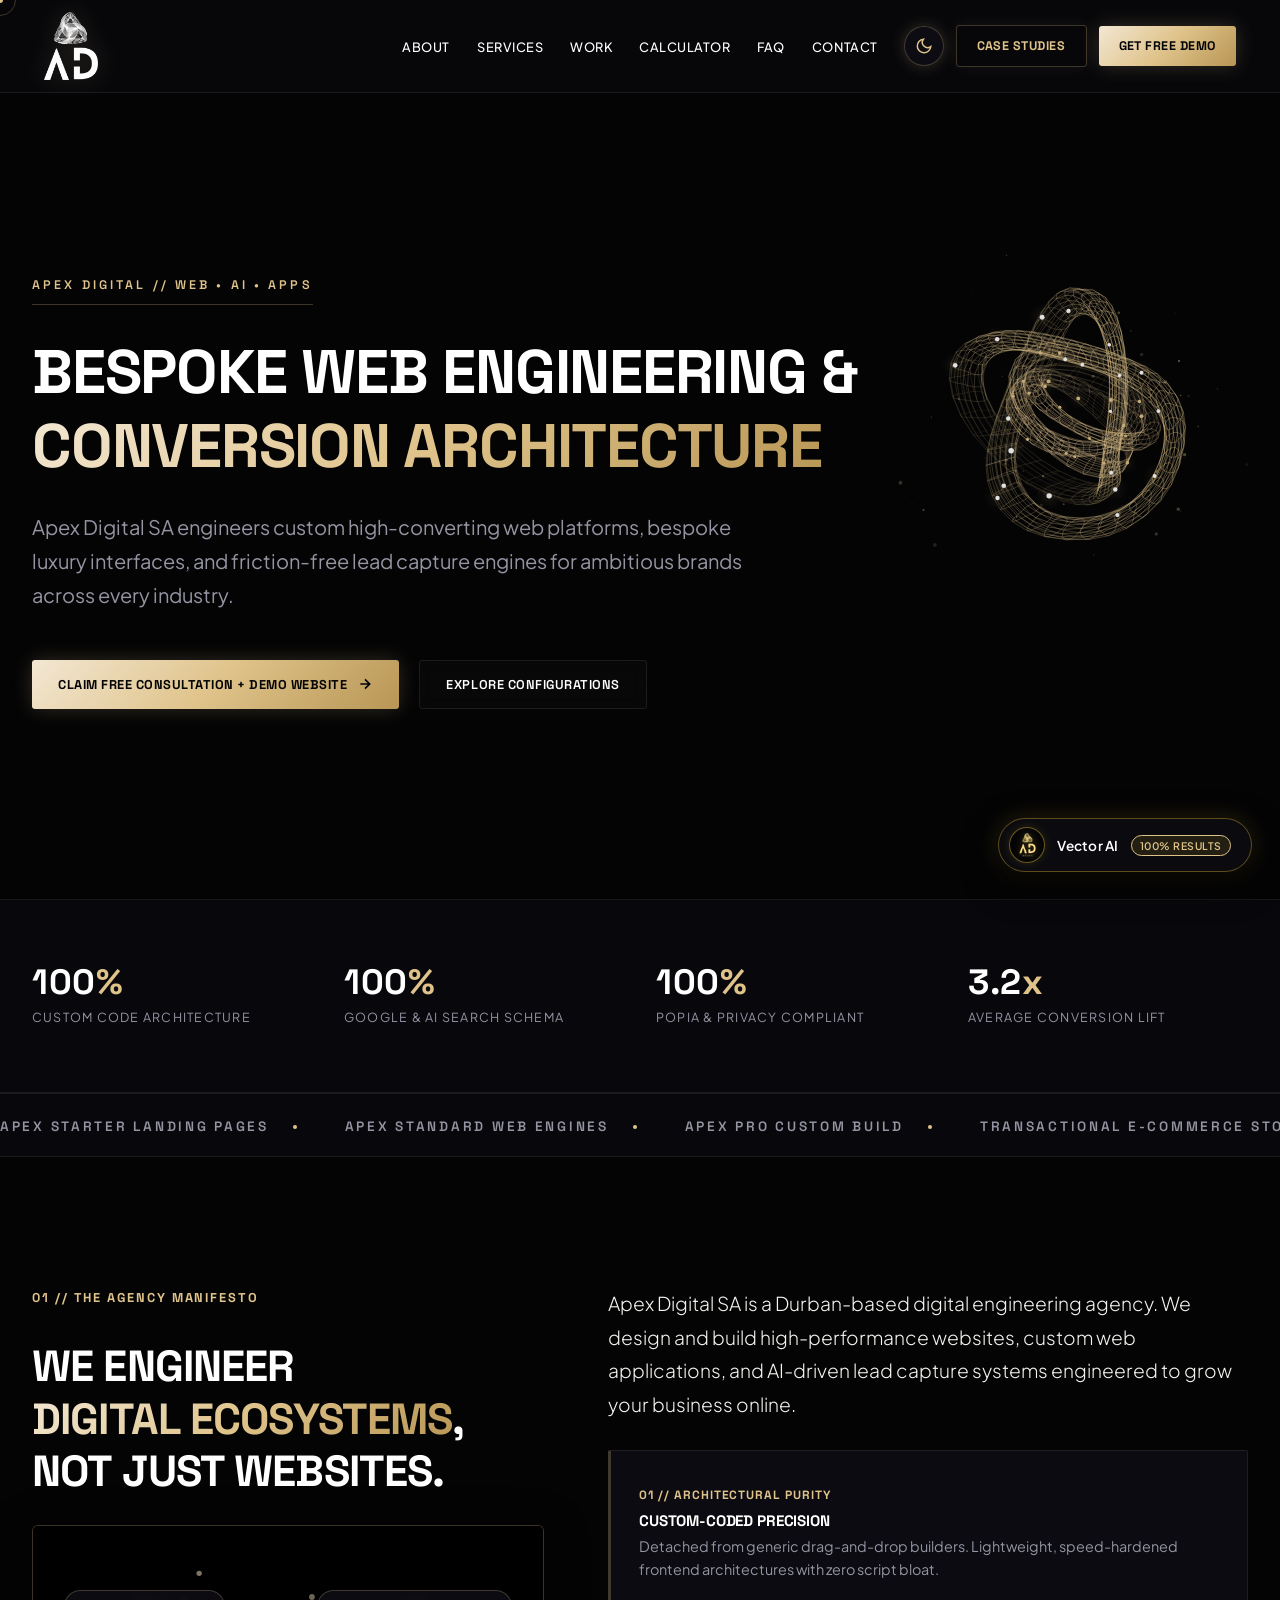
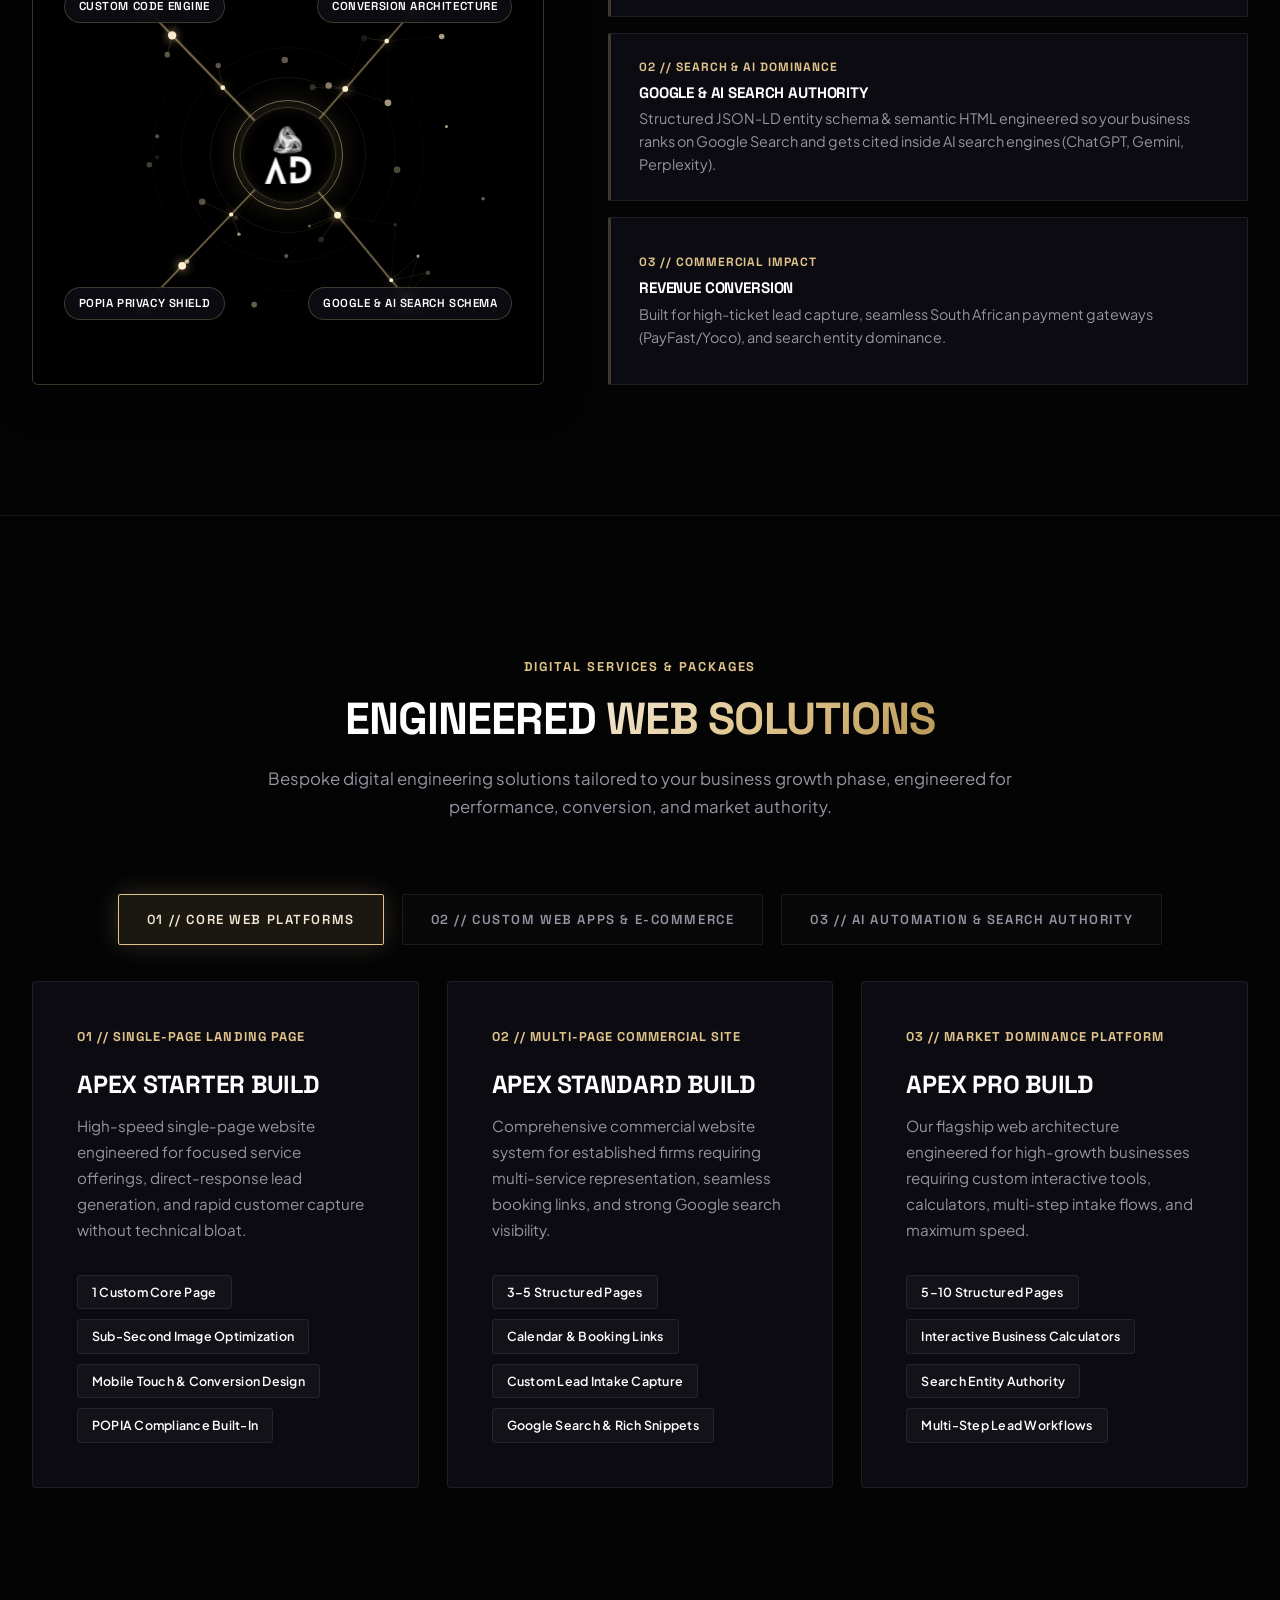
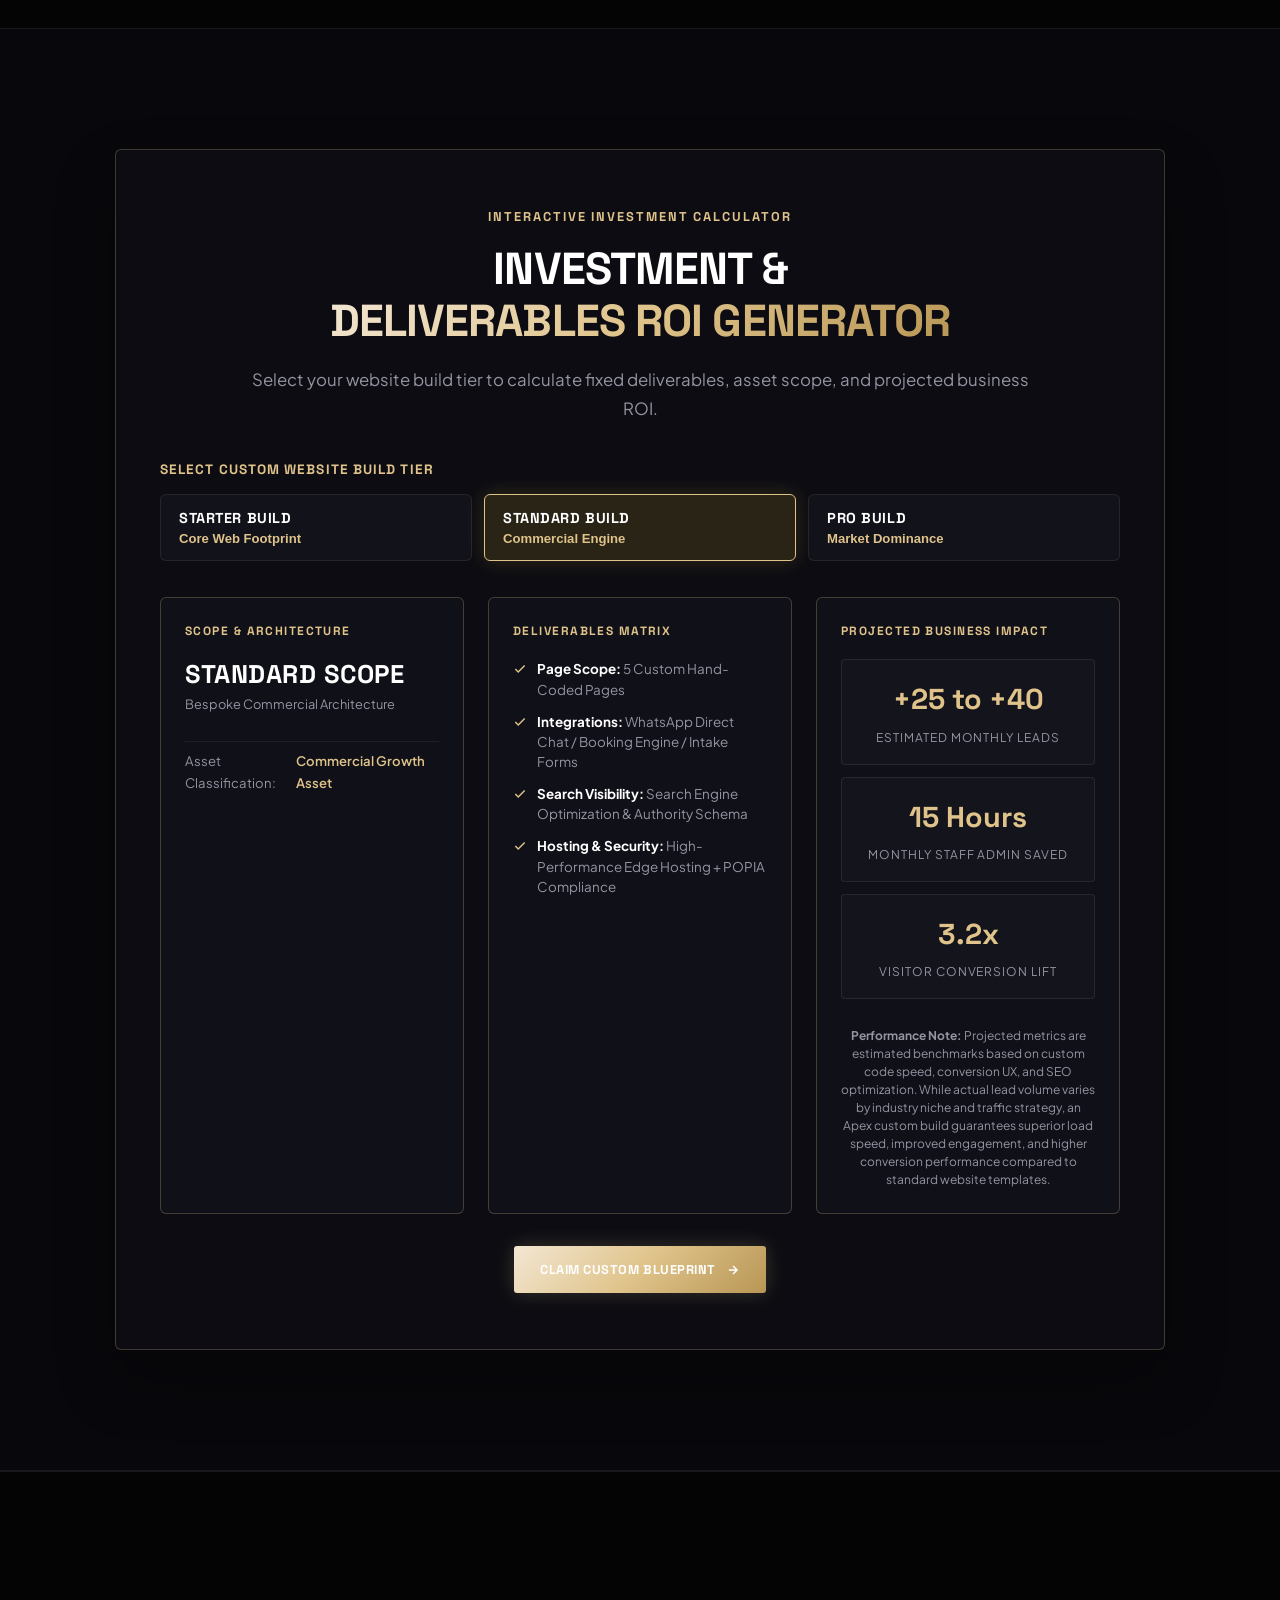
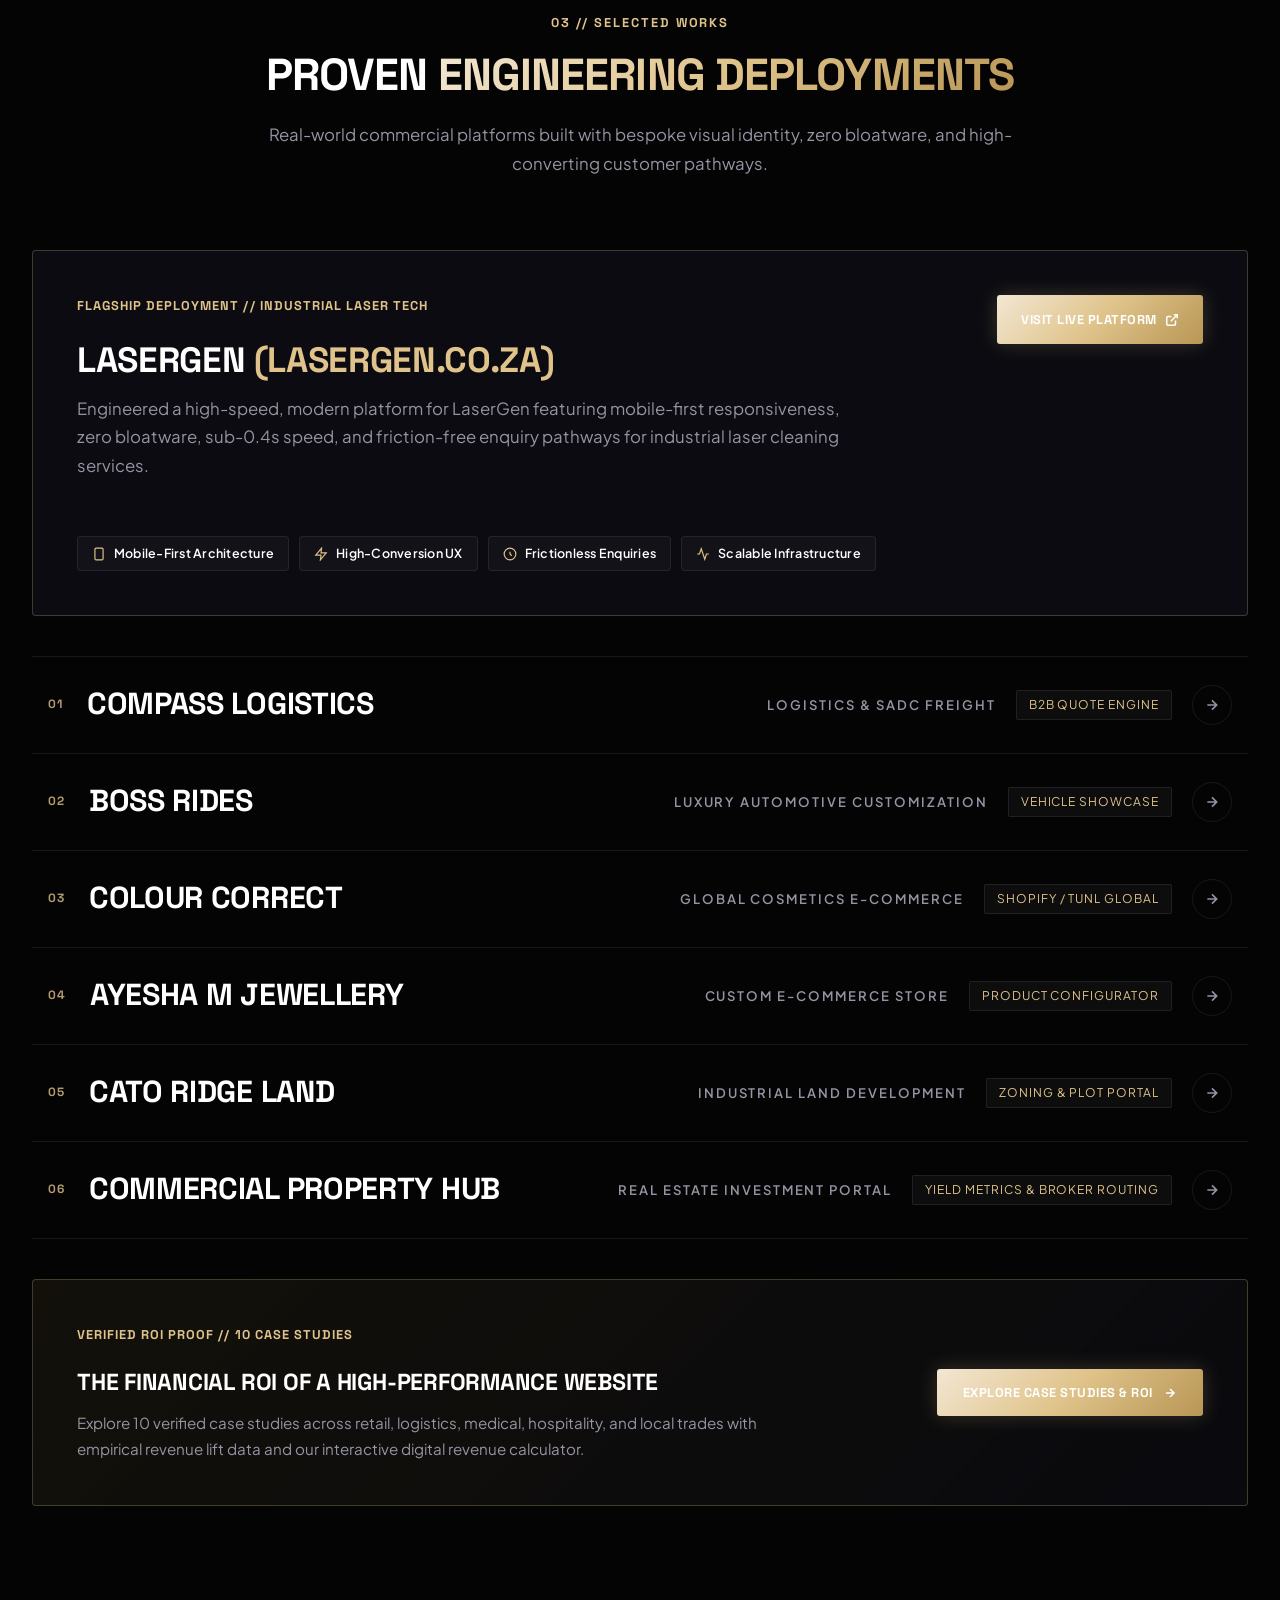
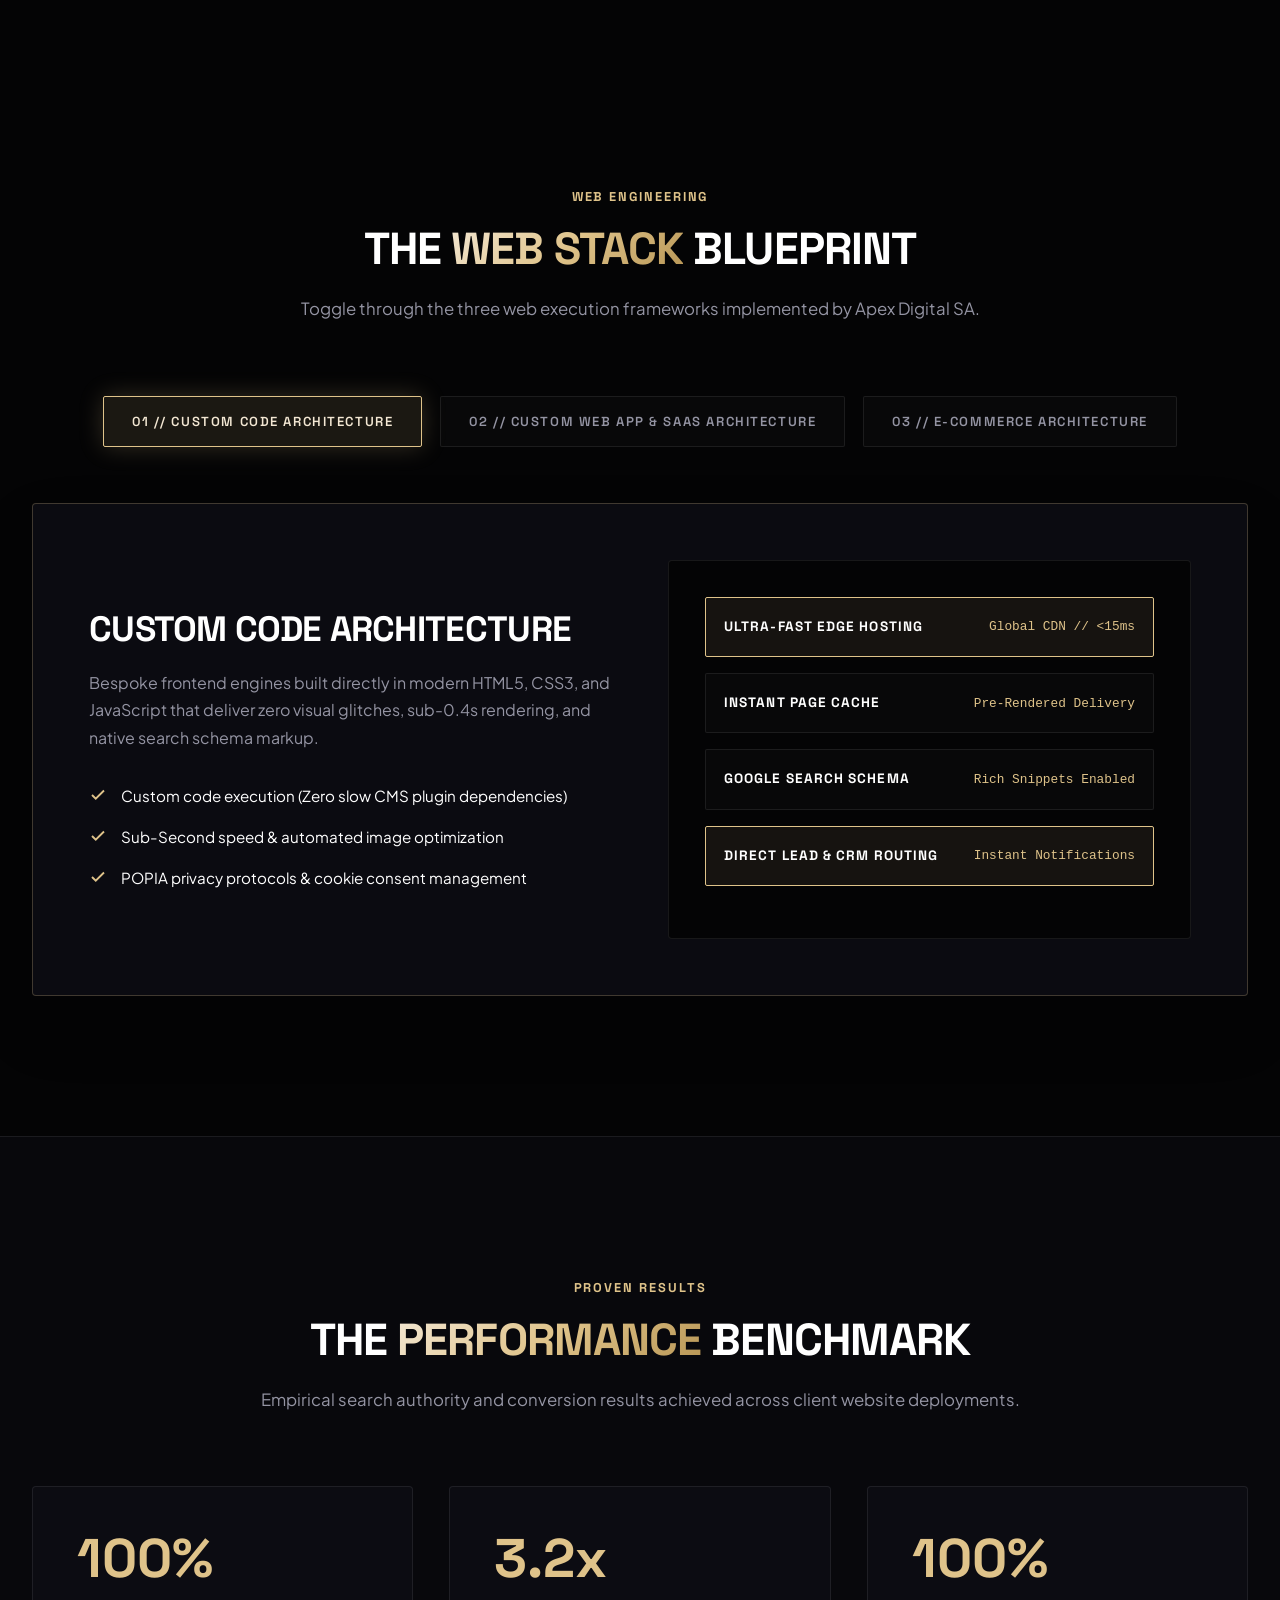
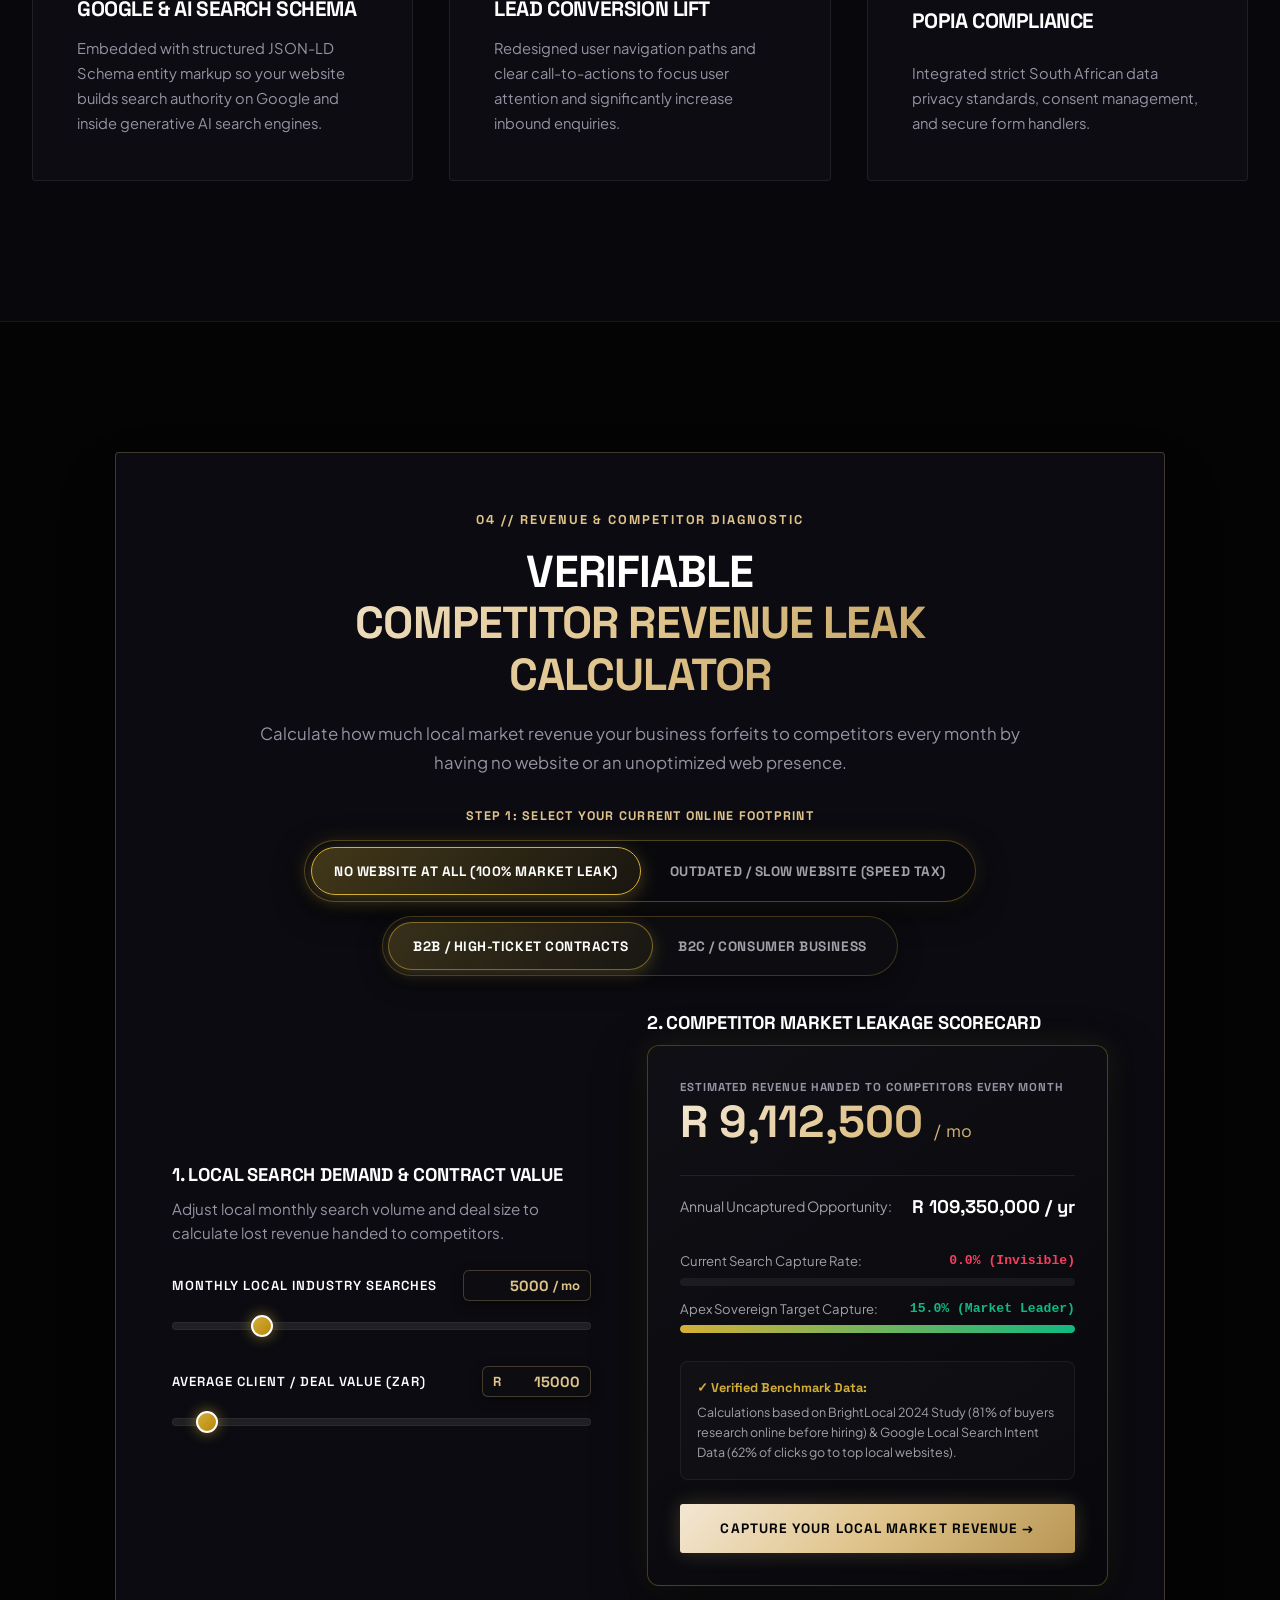
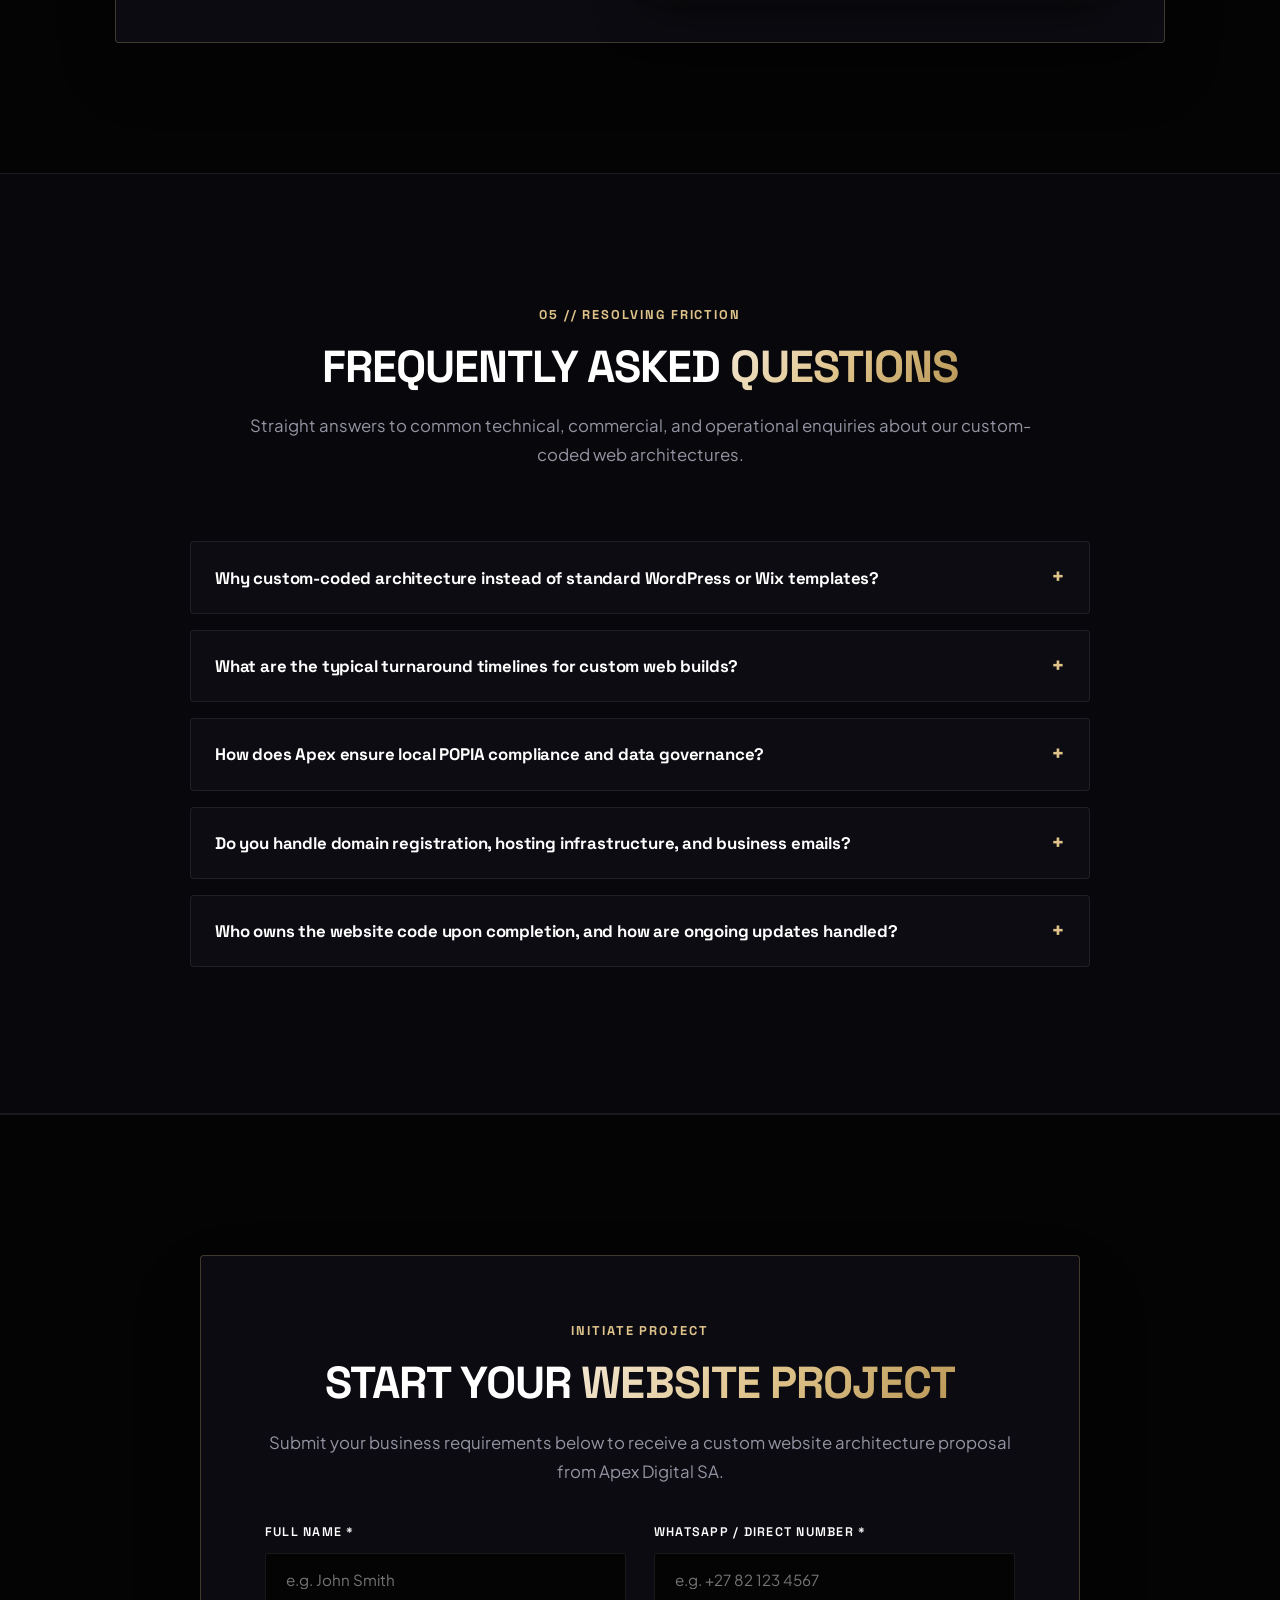
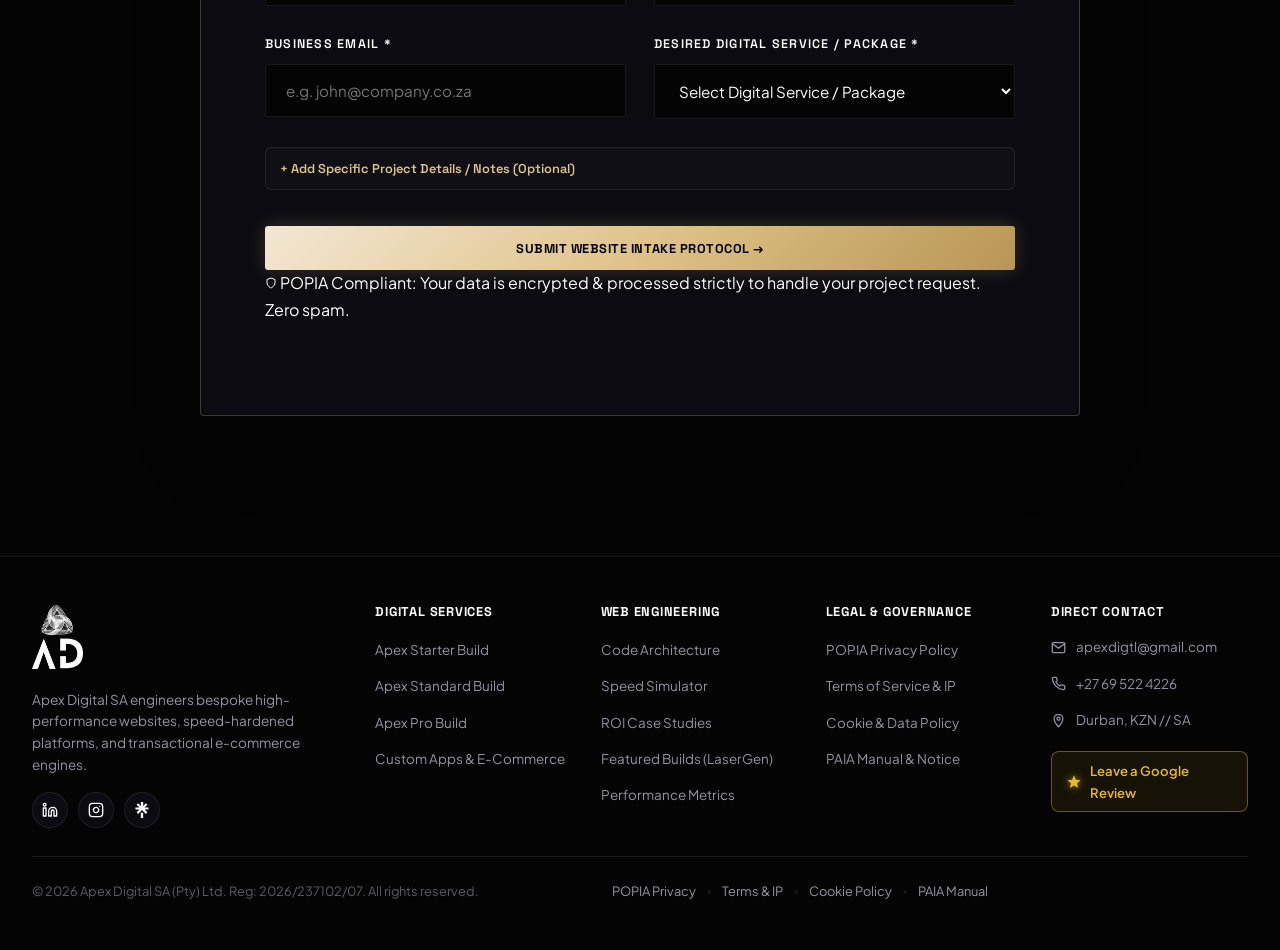
==== commit 3a2f3ece: "fix(cache-bust): purge stale cached assets, bump to v4.2 & apex-cache-v25, physically remove duplica" ====
--- a/index.html
+++ b/index.html
@@ -52,7 +52,7 @@
   <script src="https://cdnjs.cloudflare.com/ajax/libs/gsap/3.12.2/gsap.min.js" defer></script>
   <script src="https://cdnjs.cloudflare.com/ajax/libs/gsap/3.12.2/ScrollTrigger.min.js" defer></script>
 
-  <link rel="stylesheet" href="styles.css?v=4.0">
+  <link rel="stylesheet" href="styles.css?v=4.2">
 
   <!-- Complete Unified Schema.org & GEO Entity Graph -->
   <script type="application/ld+json">
@@ -403,7 +403,6 @@
         <li><a href="#services" class="nav-link">Services</a></li>
         <li><a href="#portfolio" class="nav-link">Work</a></li>
         <li><a href="#simulator" class="nav-link">Calculator</a></li>
-        <li class="nav-link-casestudies-item"><a href="/case-studies/" class="nav-link nav-link-casestudies">Case Studies</a></li>
         <li><a href="#faq" class="nav-link">FAQ</a></li>
         <li><a href="#strategy" class="nav-link">Contact</a></li>
       </ul>
@@ -1894,8 +1893,8 @@
     <img id="hover-preview-img" src="" alt="Client Build Preview" width="340" height="191">
   </div>
 
-  <script src="chatbot-rag.js?v=4.0" defer="true"></script>
-  <script src="app.js?v=4.0" defer="true"></script>
+  <script src="chatbot-rag.js?v=4.2" defer="true"></script>
+  <script src="app.js?v=4.2" defer="true"></script>
 </body>
 
 </html>
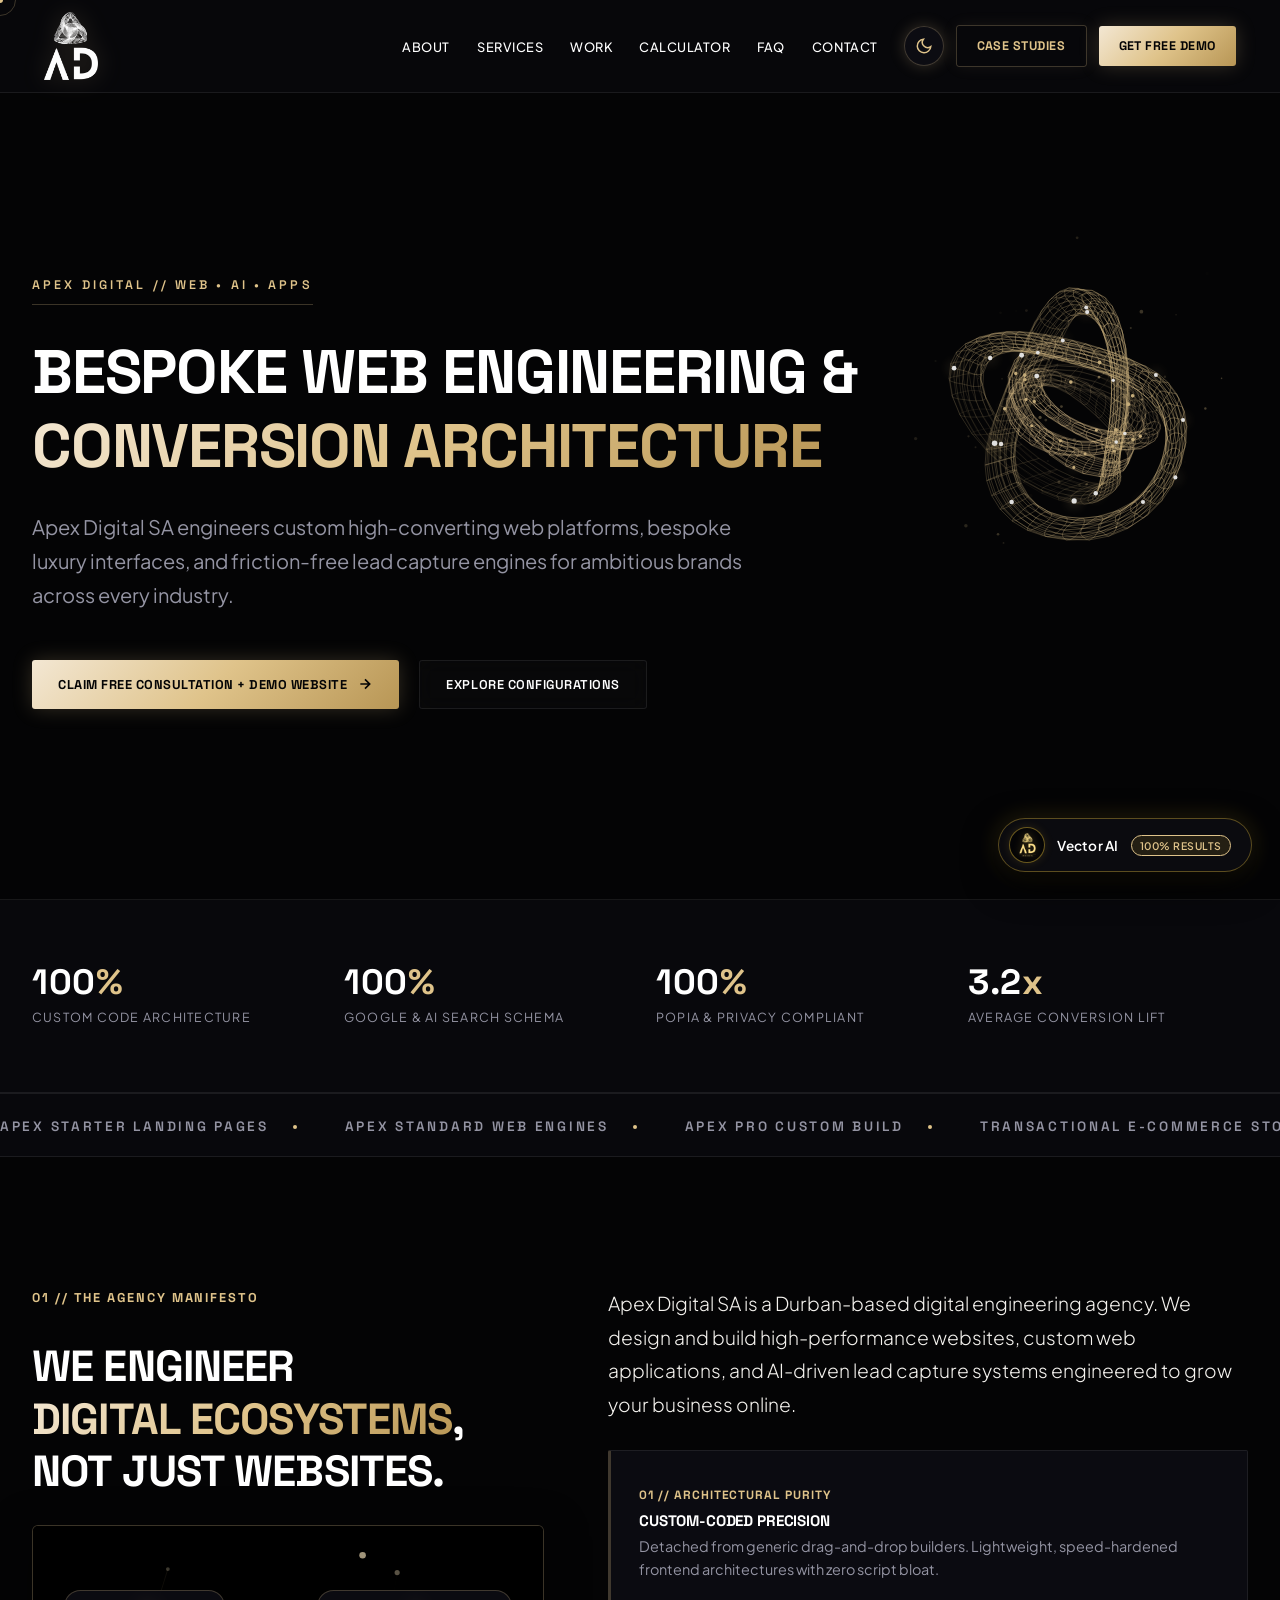
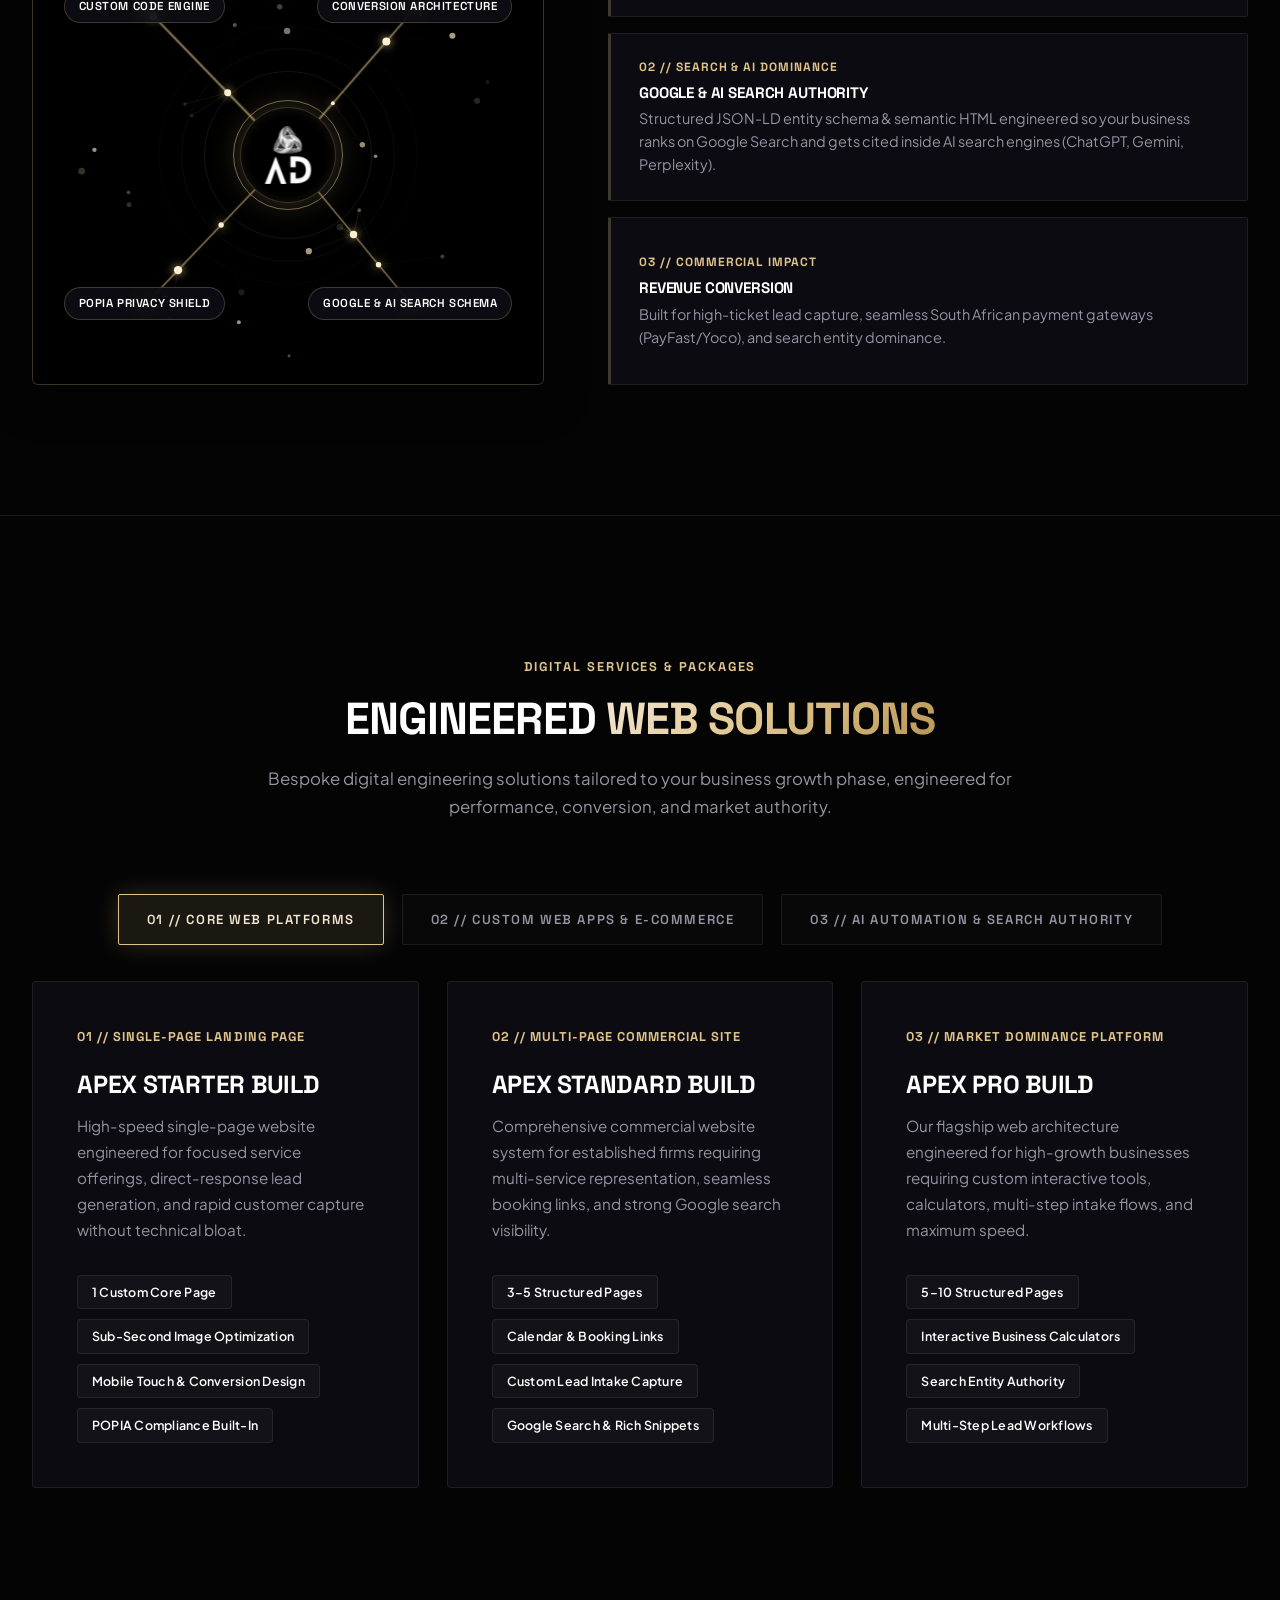
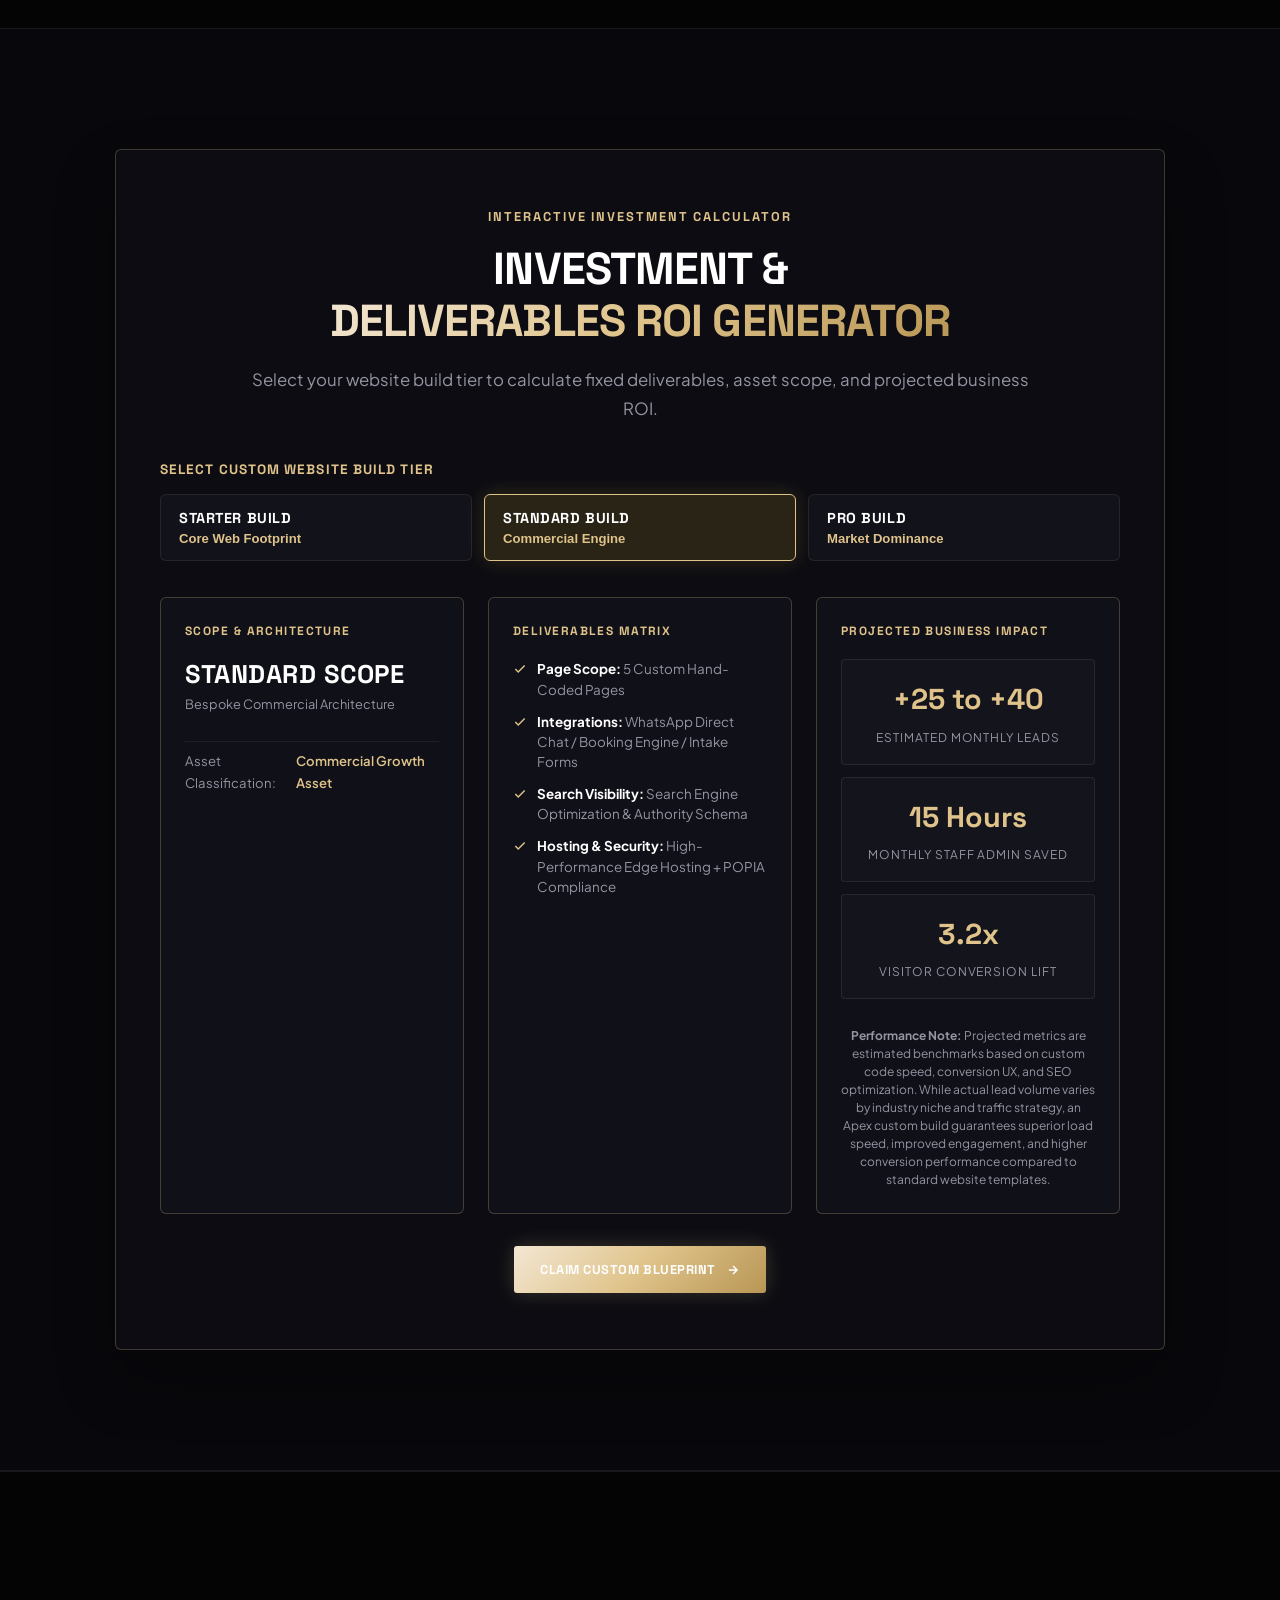
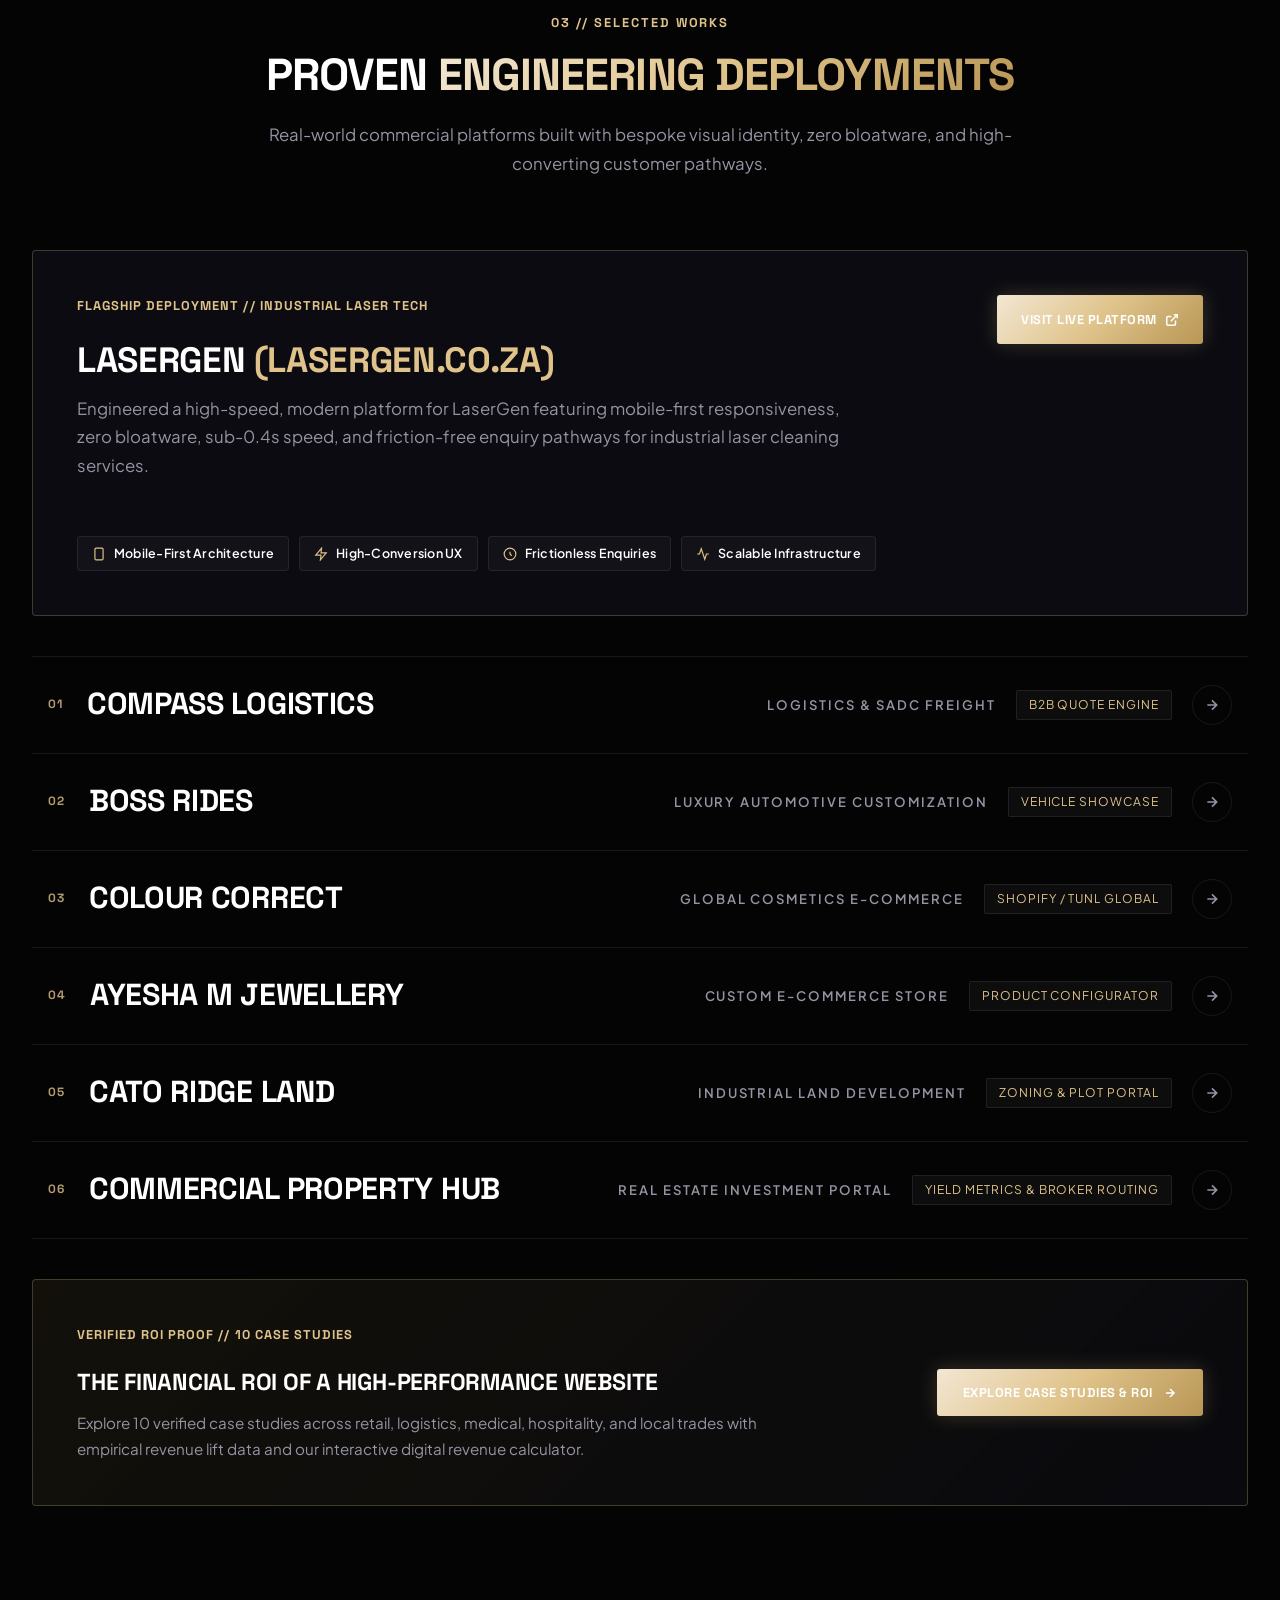
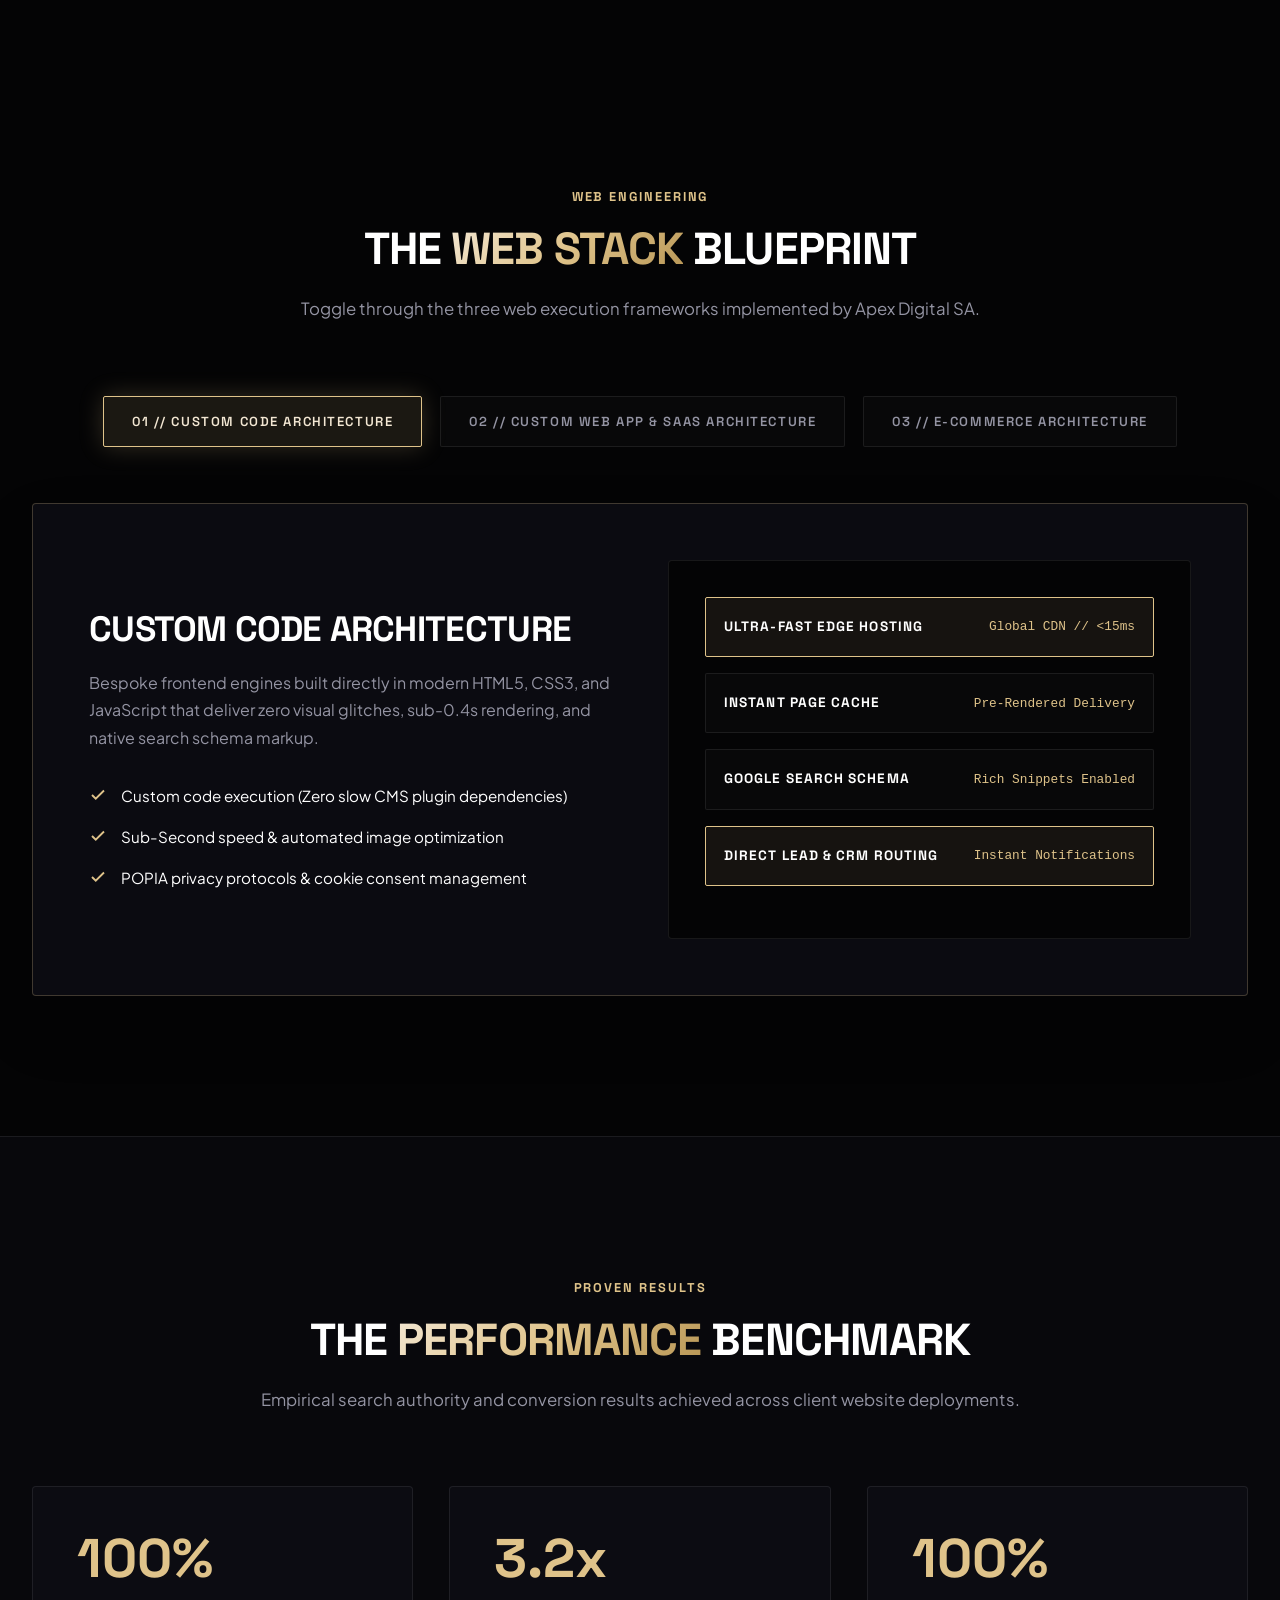
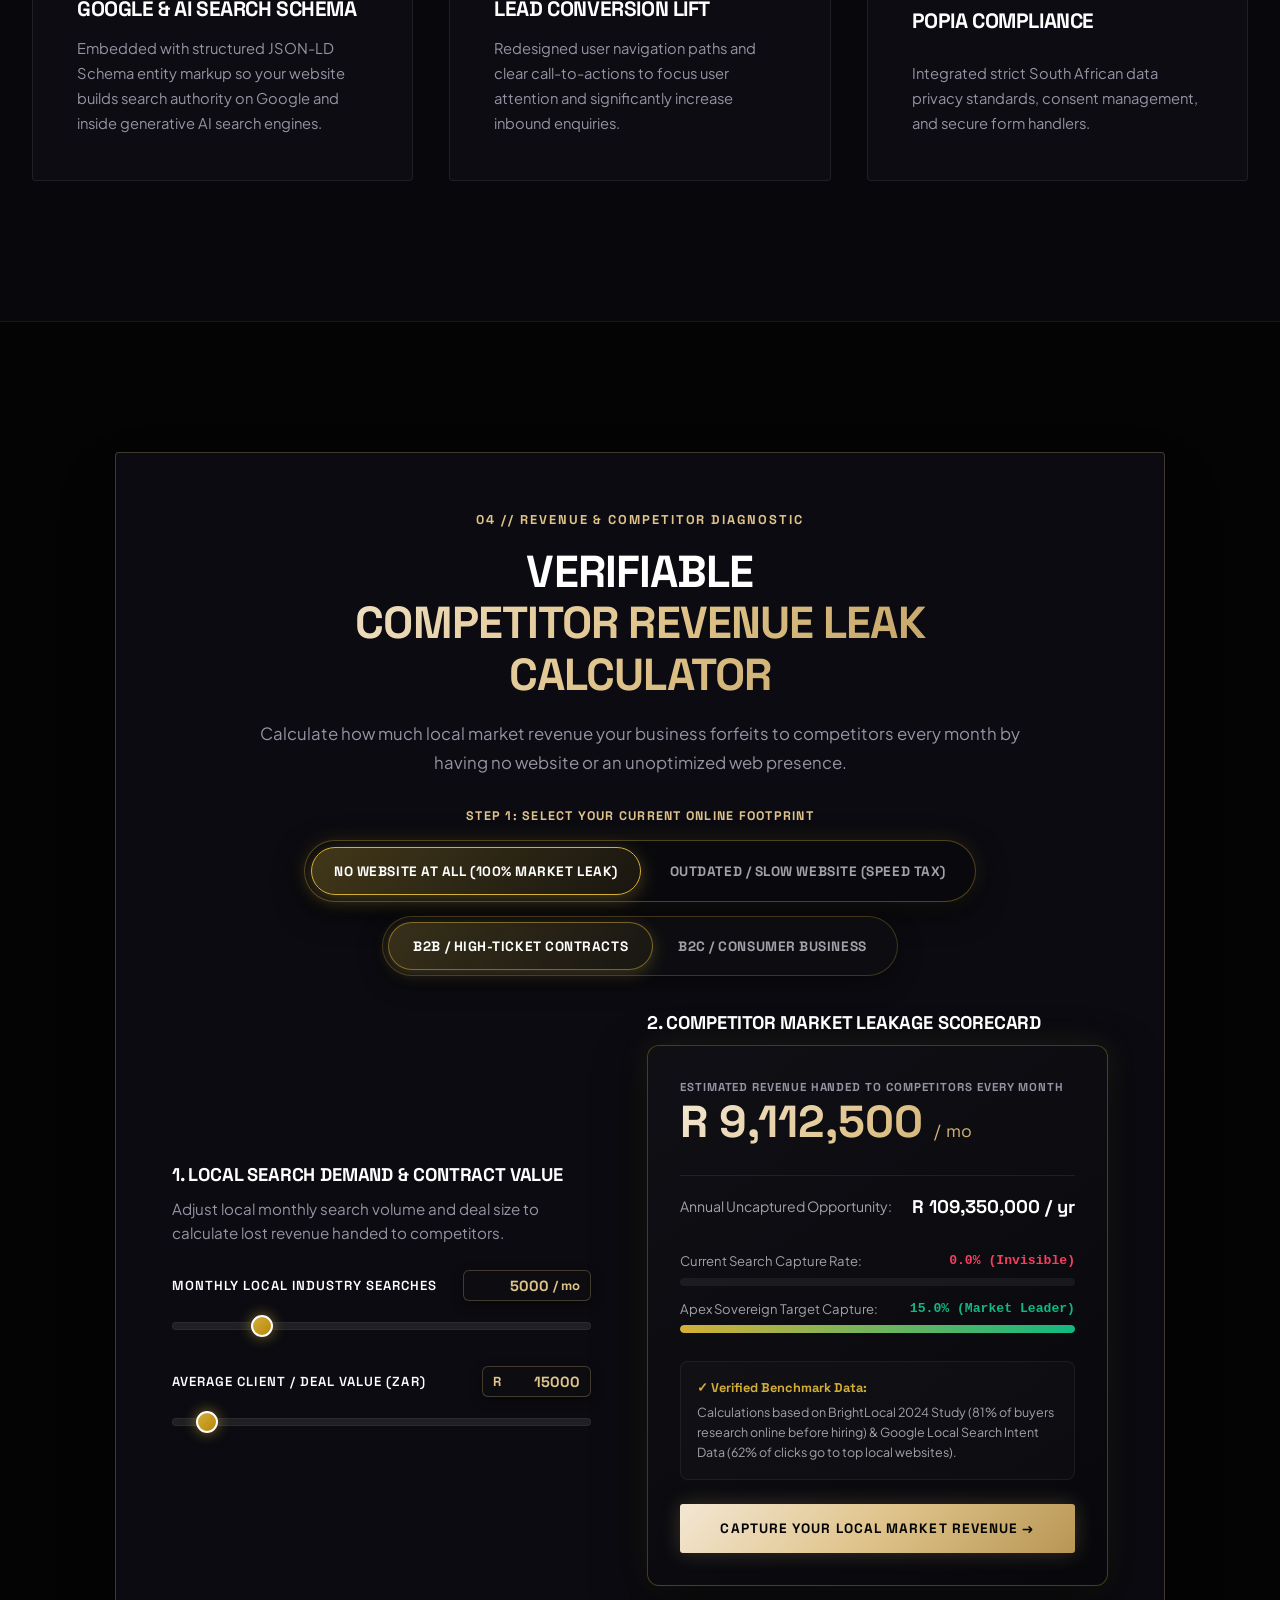
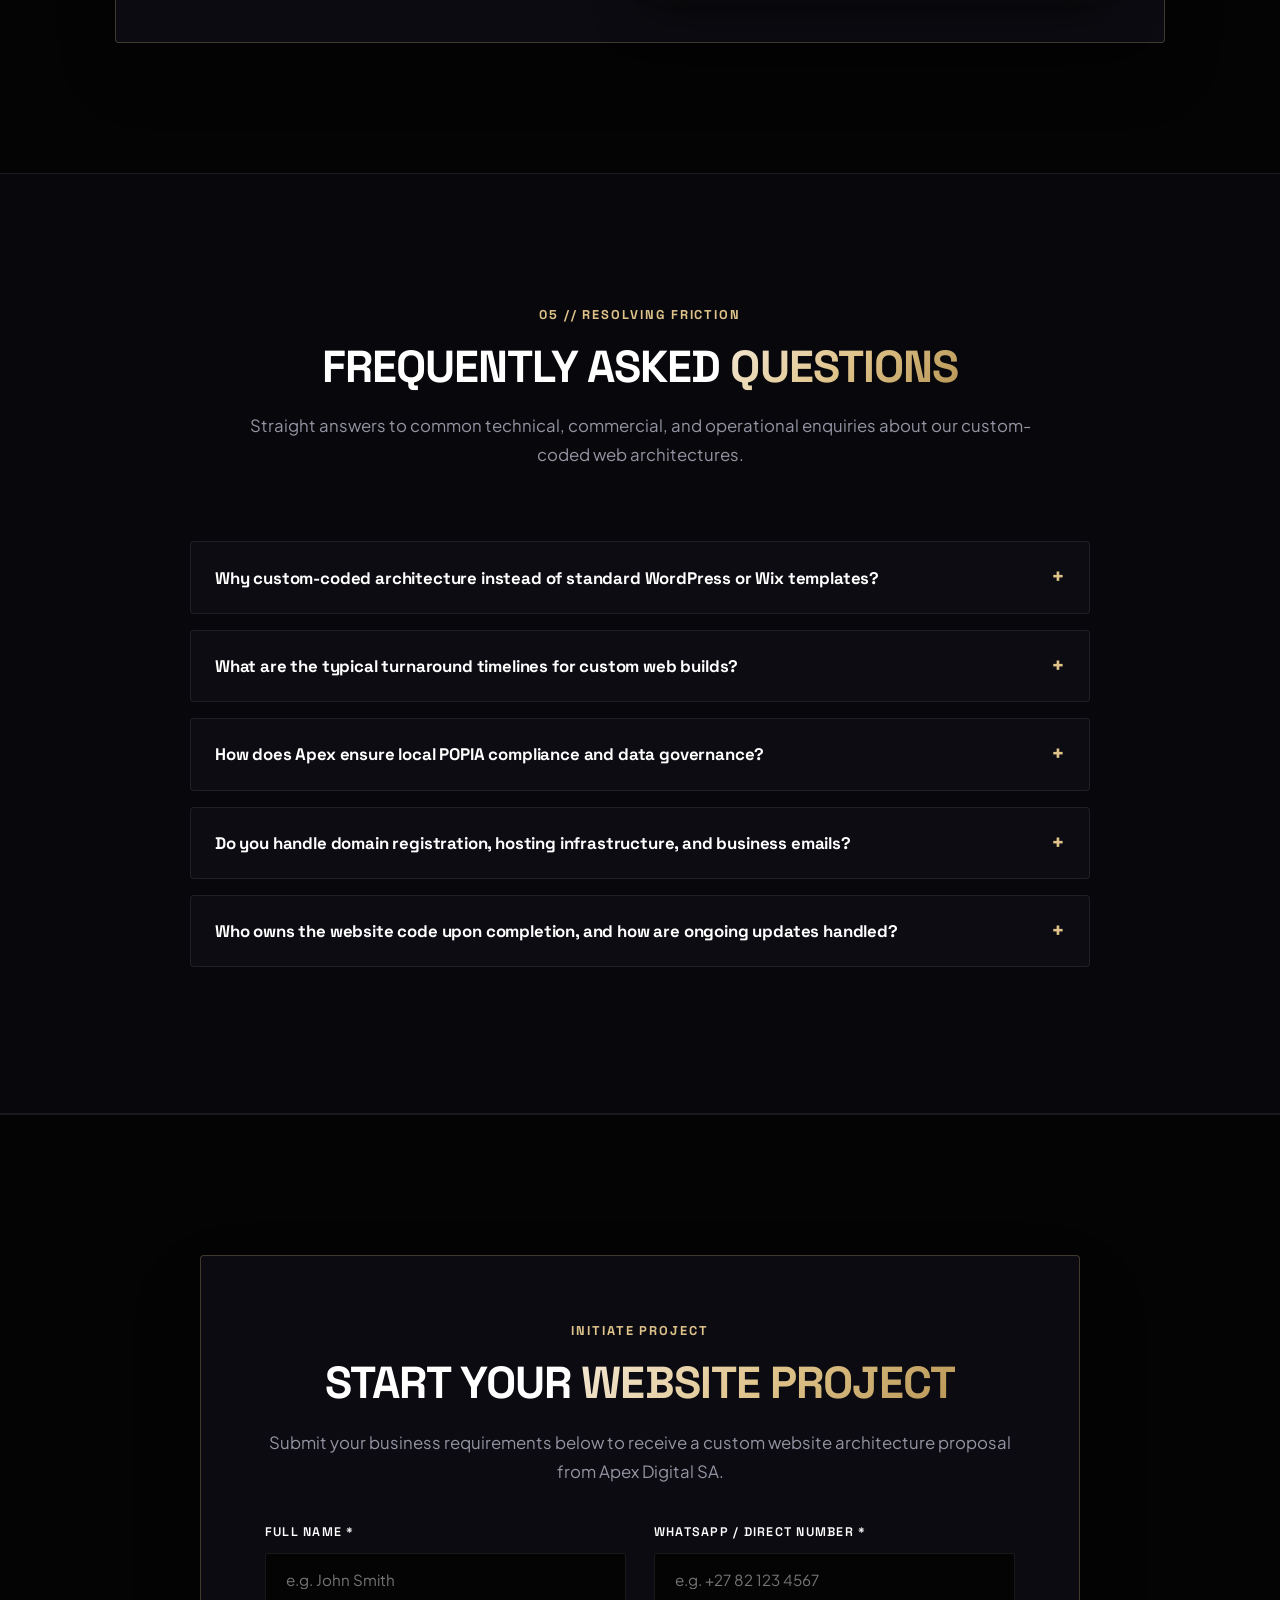
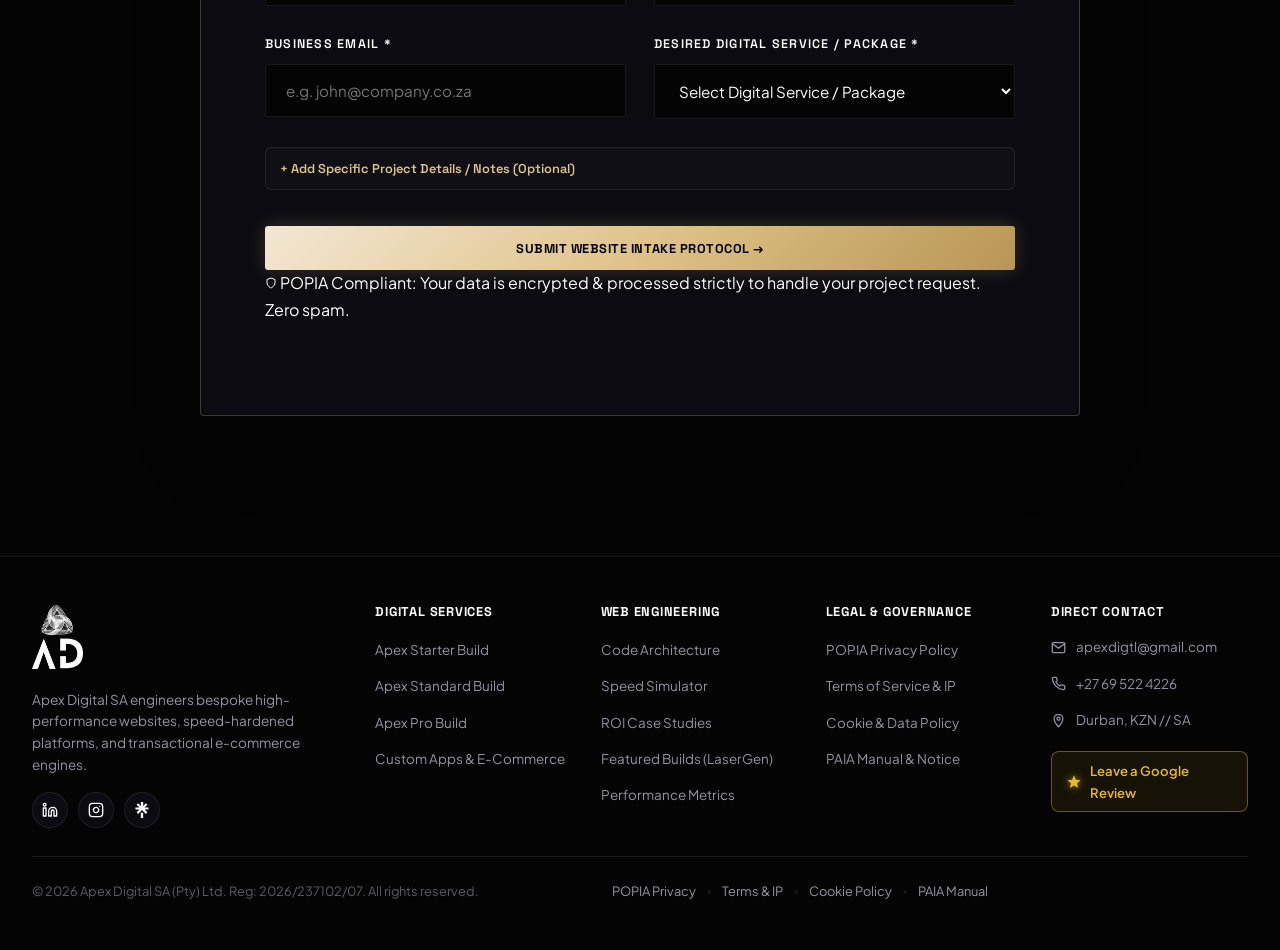
==== commit dc7ebc24: "fix(mobile-menu): restore Case Studies link to mobile drawer, fix hamburger X close icon state & z-i" ====
--- a/index.html
+++ b/index.html
@@ -52,7 +52,7 @@
   <script src="https://cdnjs.cloudflare.com/ajax/libs/gsap/3.12.2/gsap.min.js" defer></script>
   <script src="https://cdnjs.cloudflare.com/ajax/libs/gsap/3.12.2/ScrollTrigger.min.js" defer></script>
 
-  <link rel="stylesheet" href="styles.css?v=4.2">
+  <link rel="stylesheet" href="styles.css?v=4.3">
 
   <!-- Complete Unified Schema.org & GEO Entity Graph -->
   <script type="application/ld+json">
@@ -403,6 +403,7 @@
         <li><a href="#services" class="nav-link">Services</a></li>
         <li><a href="#portfolio" class="nav-link">Work</a></li>
         <li><a href="#simulator" class="nav-link">Calculator</a></li>
+        <li class="mobile-only-nav-item"><a href="/case-studies/" class="nav-link nav-link-casestudies">Case Studies</a></li>
         <li><a href="#faq" class="nav-link">FAQ</a></li>
         <li><a href="#strategy" class="nav-link">Contact</a></li>
       </ul>
@@ -1893,8 +1894,8 @@
     <img id="hover-preview-img" src="" alt="Client Build Preview" width="340" height="191">
   </div>
 
-  <script src="chatbot-rag.js?v=4.2" defer="true"></script>
-  <script src="app.js?v=4.2" defer="true"></script>
+  <script src="chatbot-rag.js?v=4.3" defer="true"></script>
+  <script src="app.js?v=4.3" defer="true"></script>
 </body>
 
 </html>
--- a/styles.css
+++ b/styles.css
@@ -336,6 +336,7 @@
 
 /* Hide duplicate Case Studies text link on desktop since the dedicated action button is active */
 @media (min-width: 993px) {
+  .mobile-only-nav-item,
   .nav-link-casestudies-item {
     display: none !important;
   }
@@ -551,6 +552,57 @@
 
 .btn-champagne:active {
   transform: scale(0.97);
+}
+
+/* Mobile Menu Toggle Button Base Styles */
+.mobile-menu-toggle {
+  display: none;
+  align-items: center;
+  justify-content: center;
+  width: 44px;
+  height: 44px;
+  min-width: 44px;
+  min-height: 44px;
+  background: var(--surface-card);
+  border: 1px solid var(--border-champagne);
+  border-radius: 8px;
+  color: var(--champagne);
+  cursor: pointer;
+  position: relative;
+  z-index: 10005;
+  transition: transform var(--transition-fast), border-color var(--transition-fast), color var(--transition-fast), background var(--transition-fast);
+  box-shadow: 0 0 14px var(--champagne-glow);
+}
+
+.mobile-menu-toggle svg {
+  width: 24px;
+  height: 24px;
+  stroke: currentColor;
+}
+
+.mobile-menu-toggle .close-icon {
+  display: none;
+}
+
+.mobile-menu-toggle .hamburger-icon {
+  display: block;
+}
+
+.mobile-menu-toggle.active .hamburger-icon,
+.nav-container.mobile-open .mobile-menu-toggle .hamburger-icon {
+  display: none !important;
+}
+
+.mobile-menu-toggle.active .close-icon,
+.nav-container.mobile-open .mobile-menu-toggle .close-icon {
+  display: block !important;
+}
+
+.mobile-menu-toggle.active,
+.nav-container.mobile-open .mobile-menu-toggle {
+  background: rgba(223, 195, 138, 0.16);
+  border-color: var(--champagne-light);
+  color: var(--champagne-light);
 }
 
 .btn-outline-luxury {
@@ -4180,6 +4232,8 @@
     justify-content: flex-end !important;
     margin-left: auto !important;
     gap: 8px !important;
+    position: relative !important;
+    z-index: 10005 !important;
   }
 
   .nav-links {
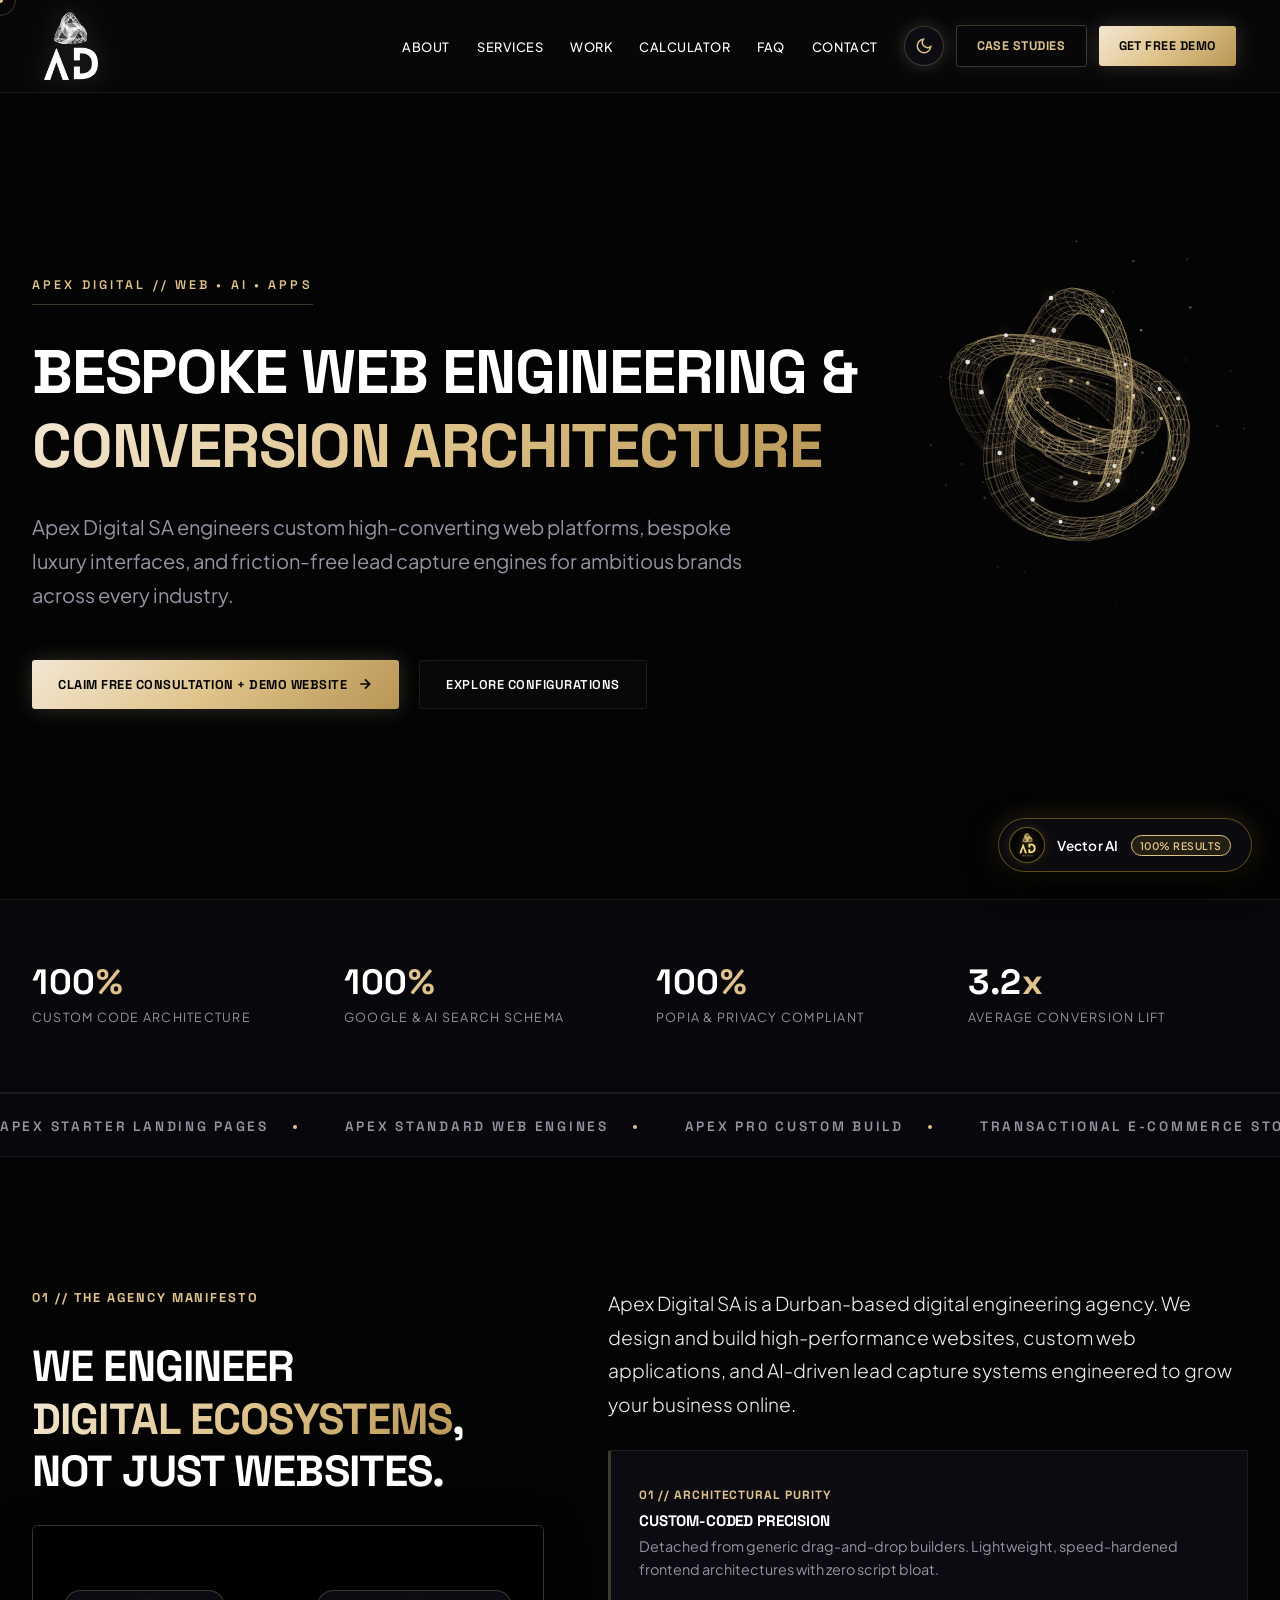
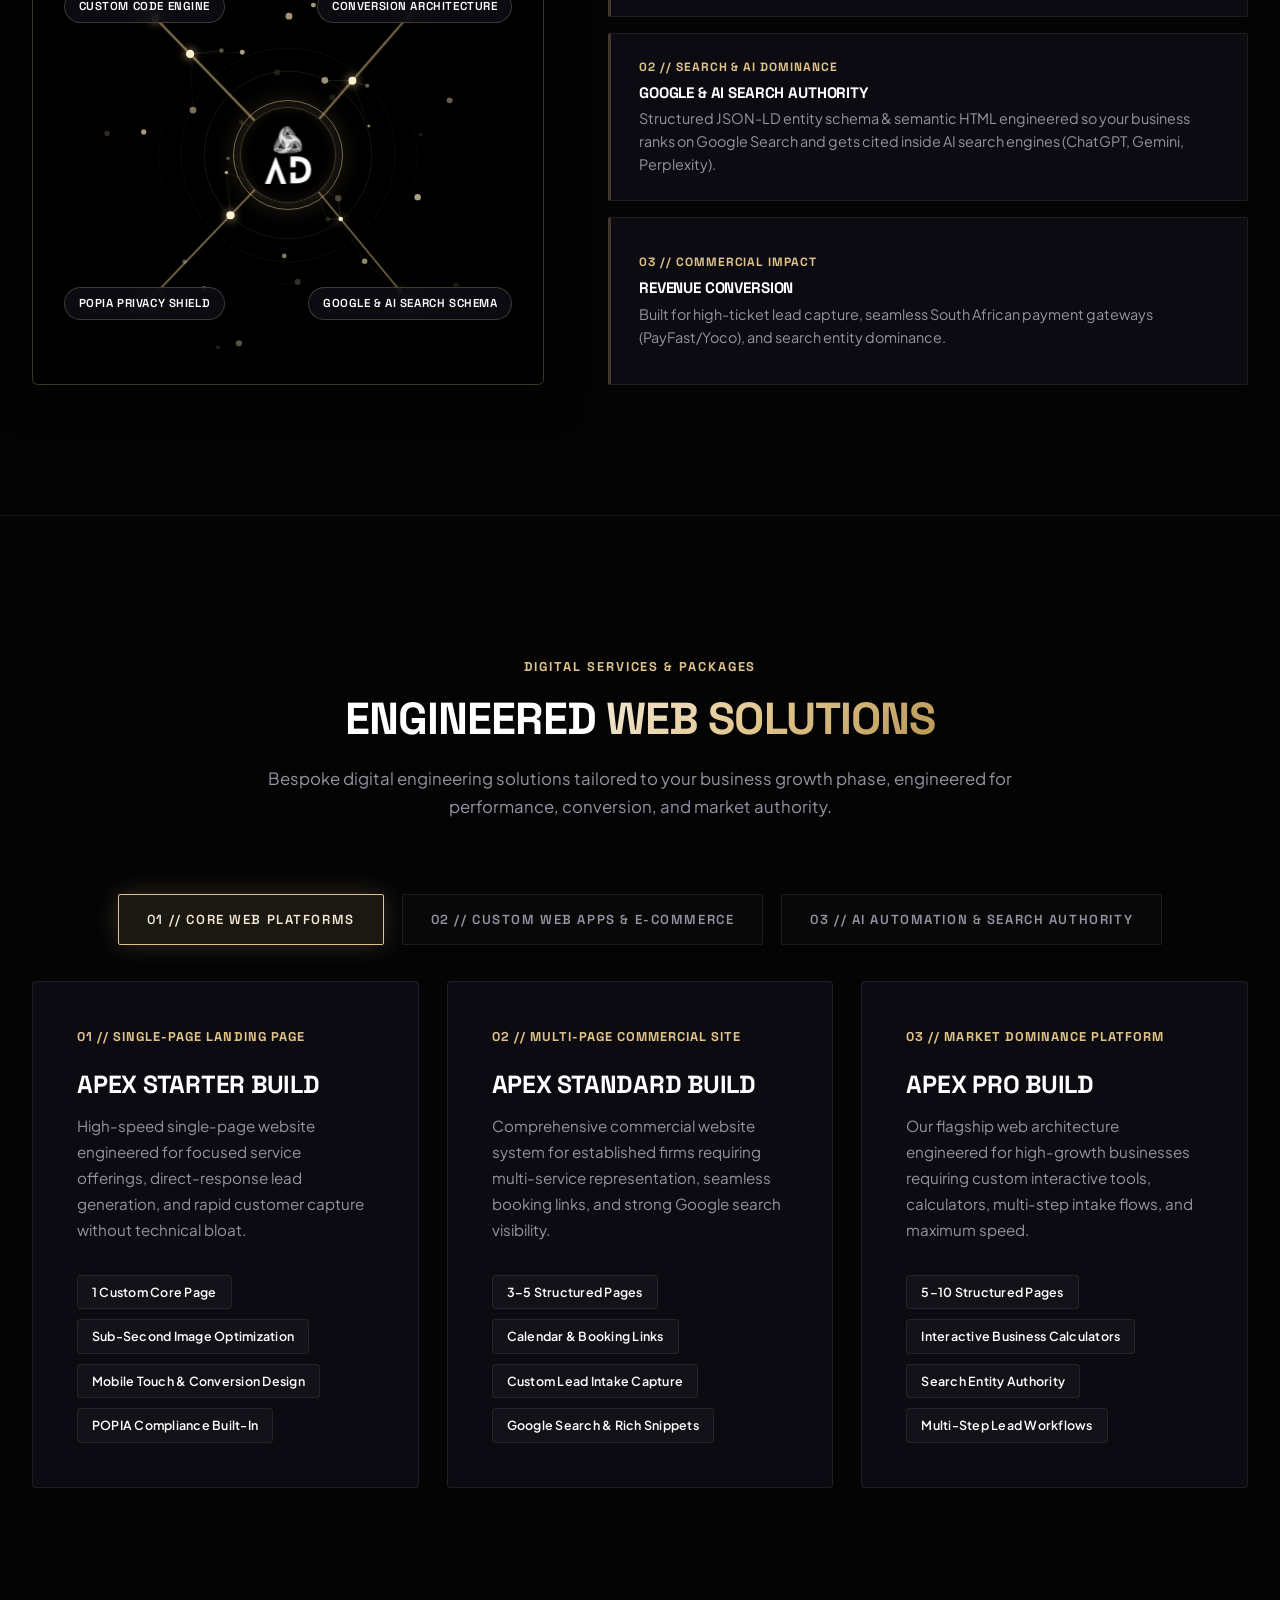
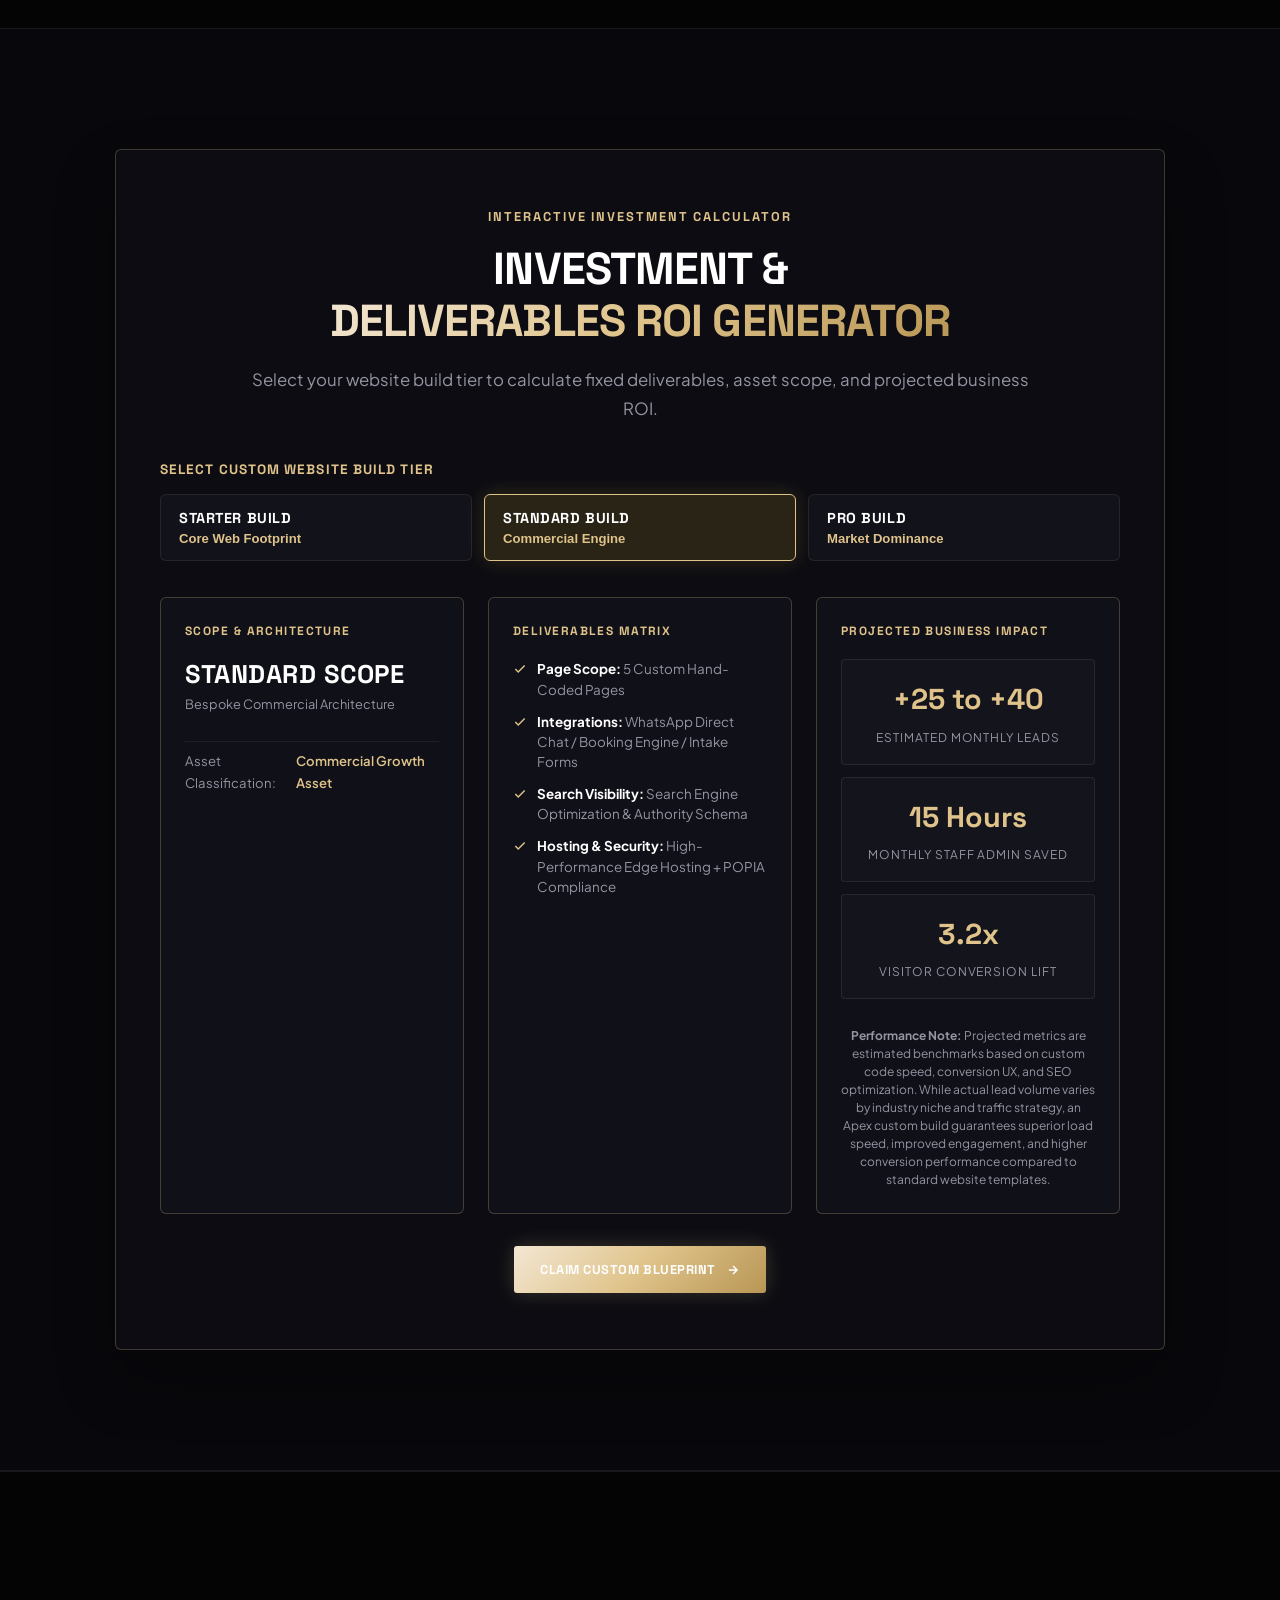
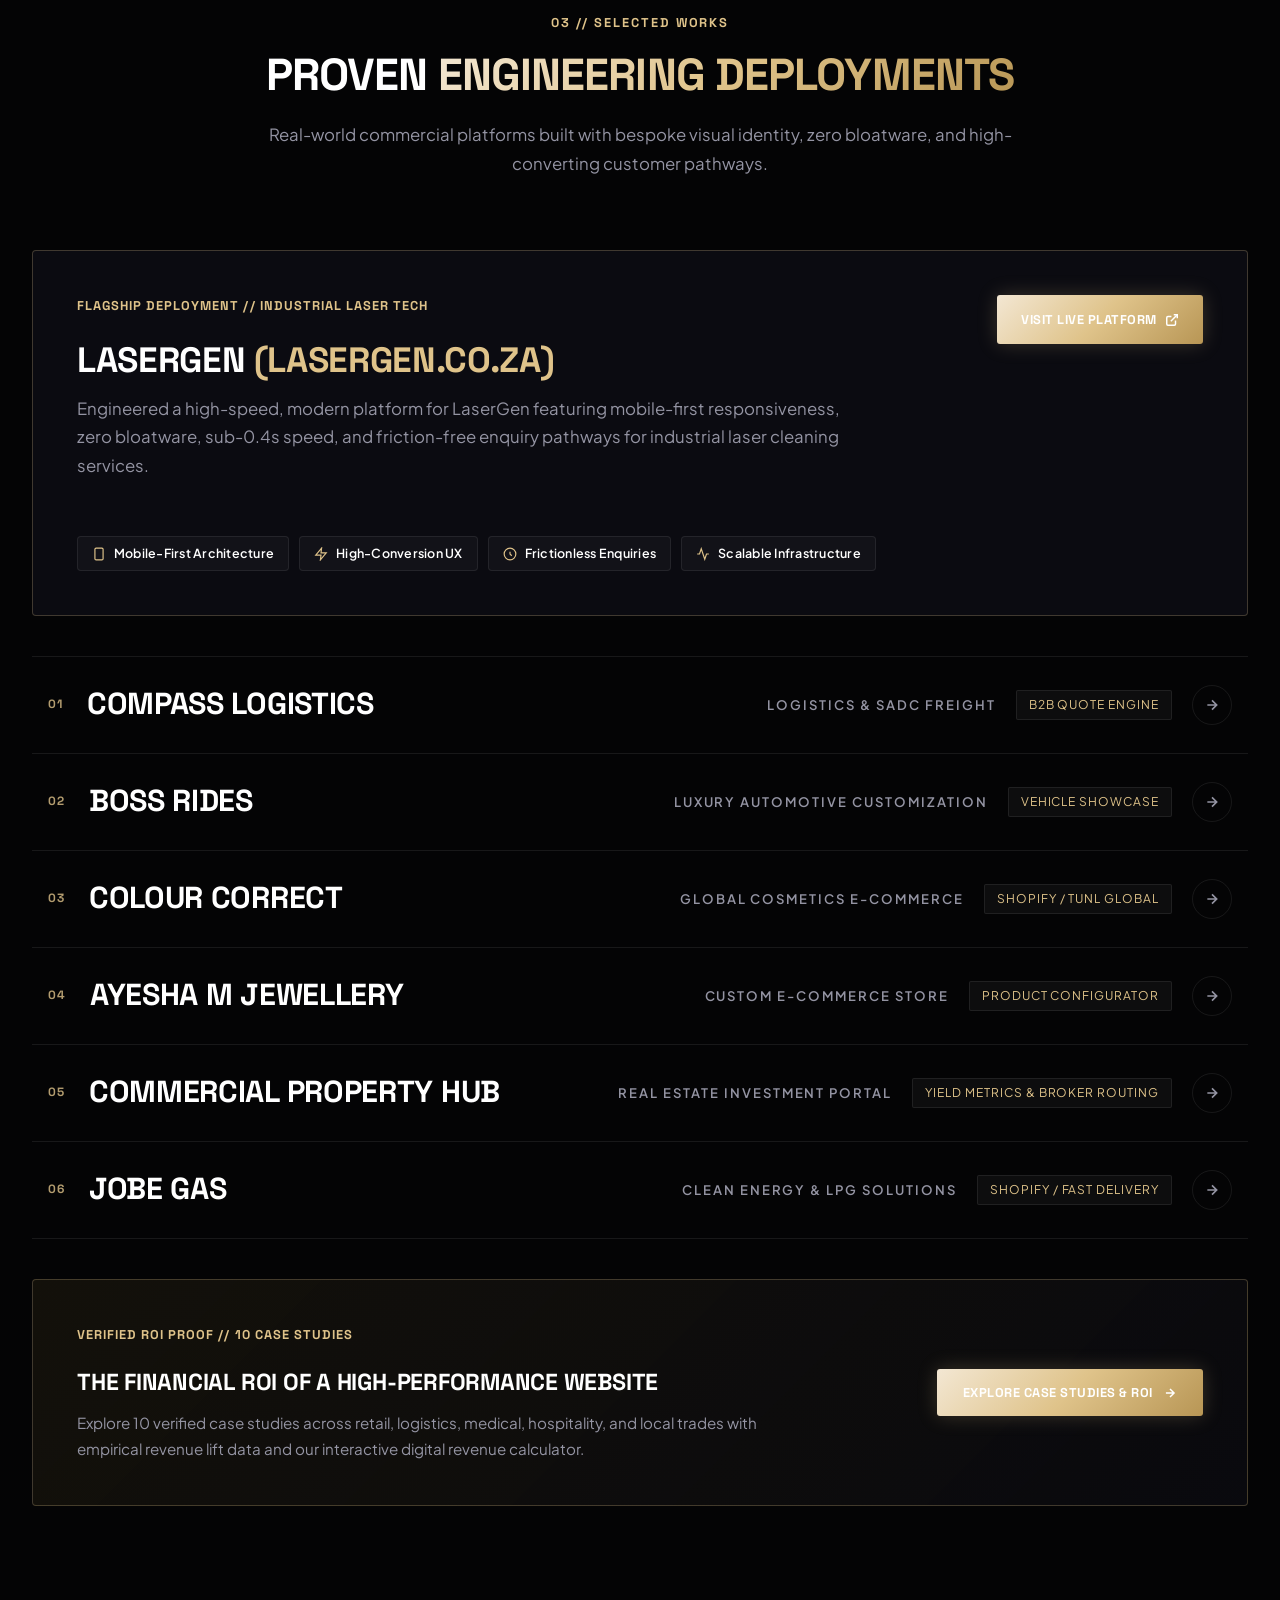
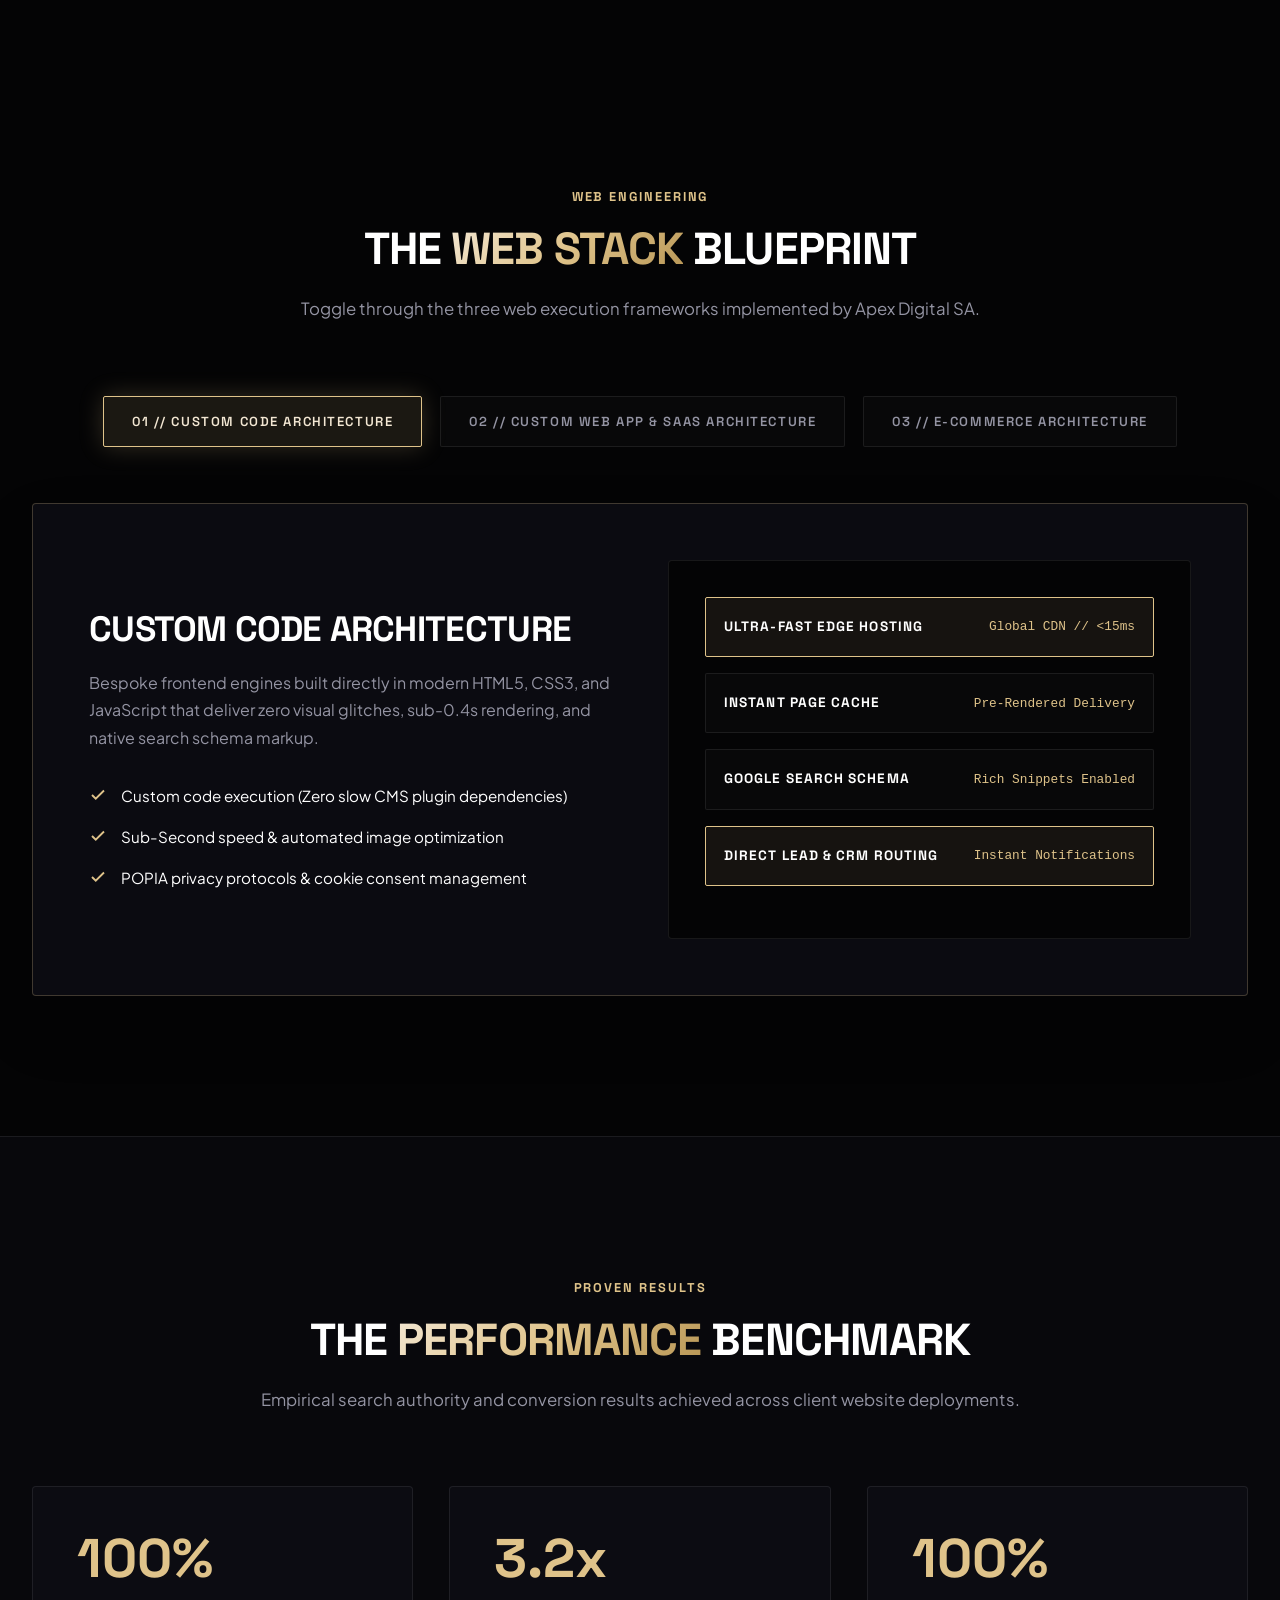
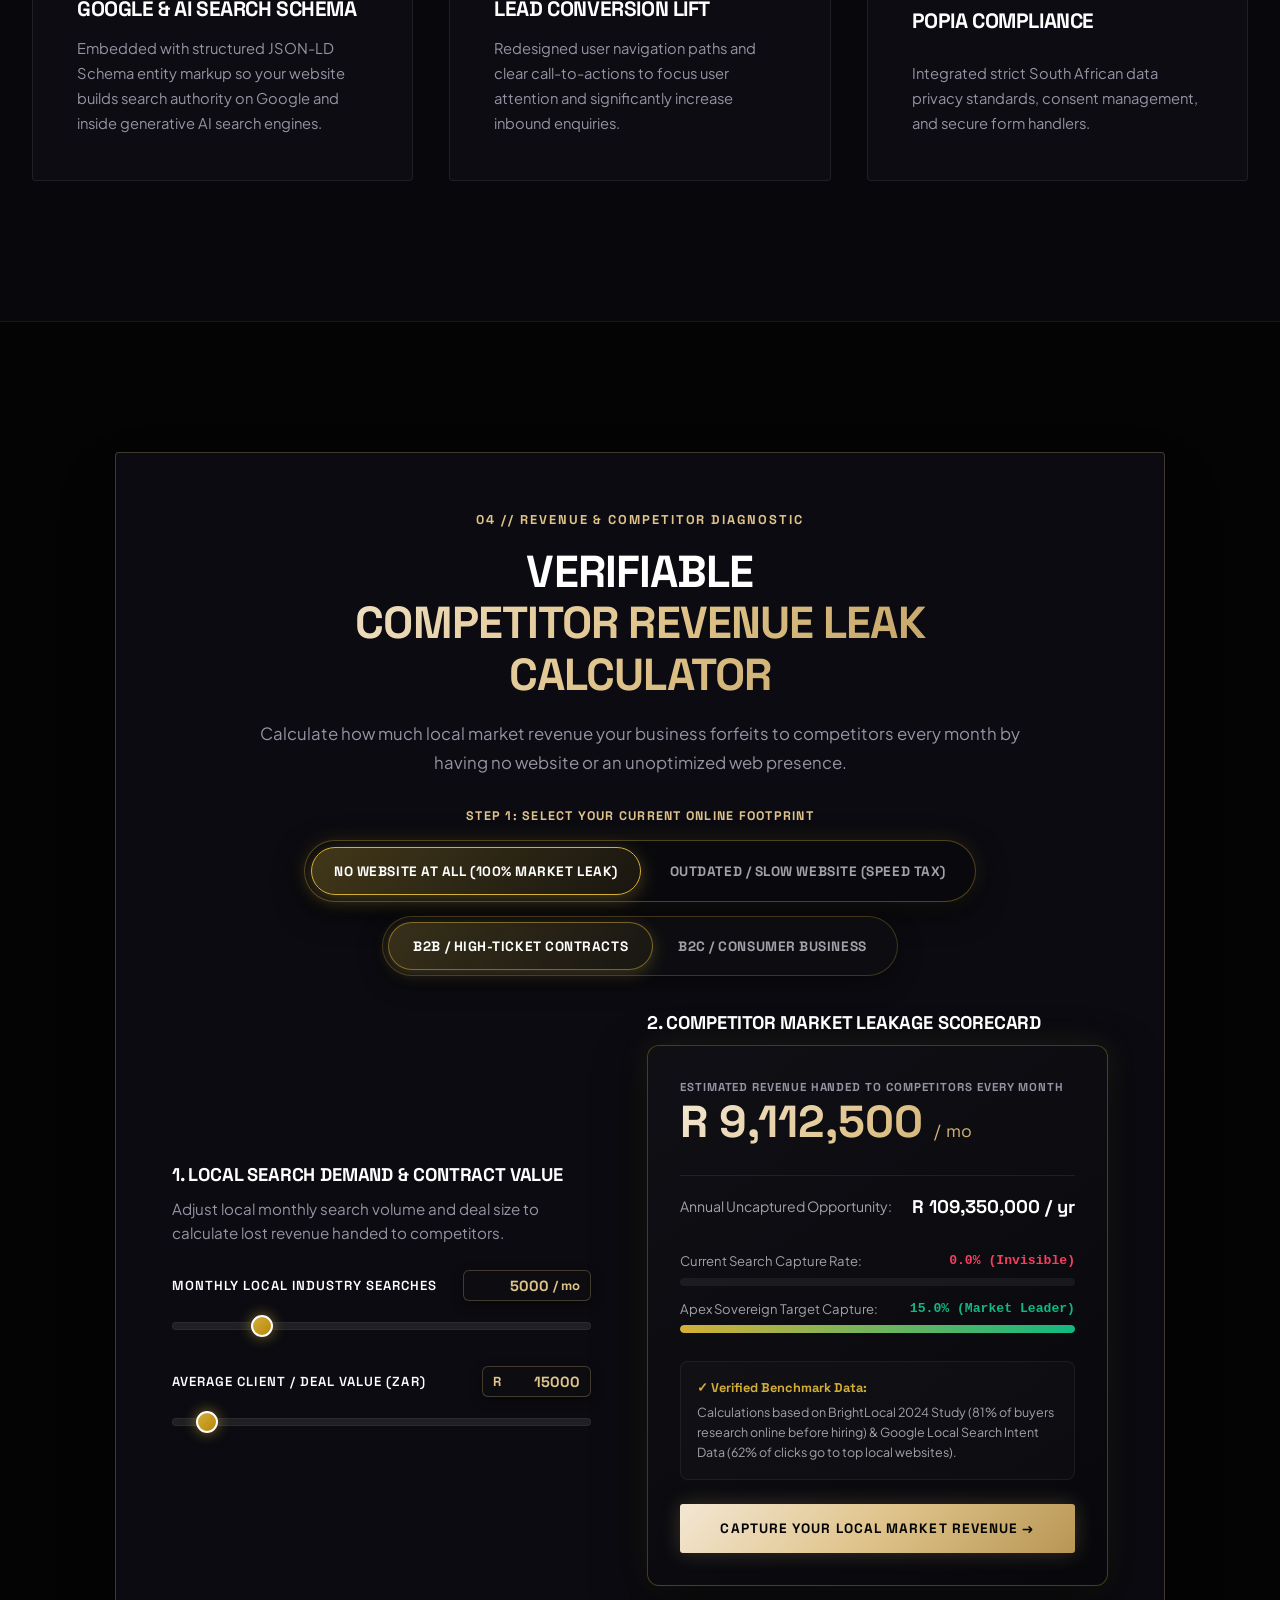
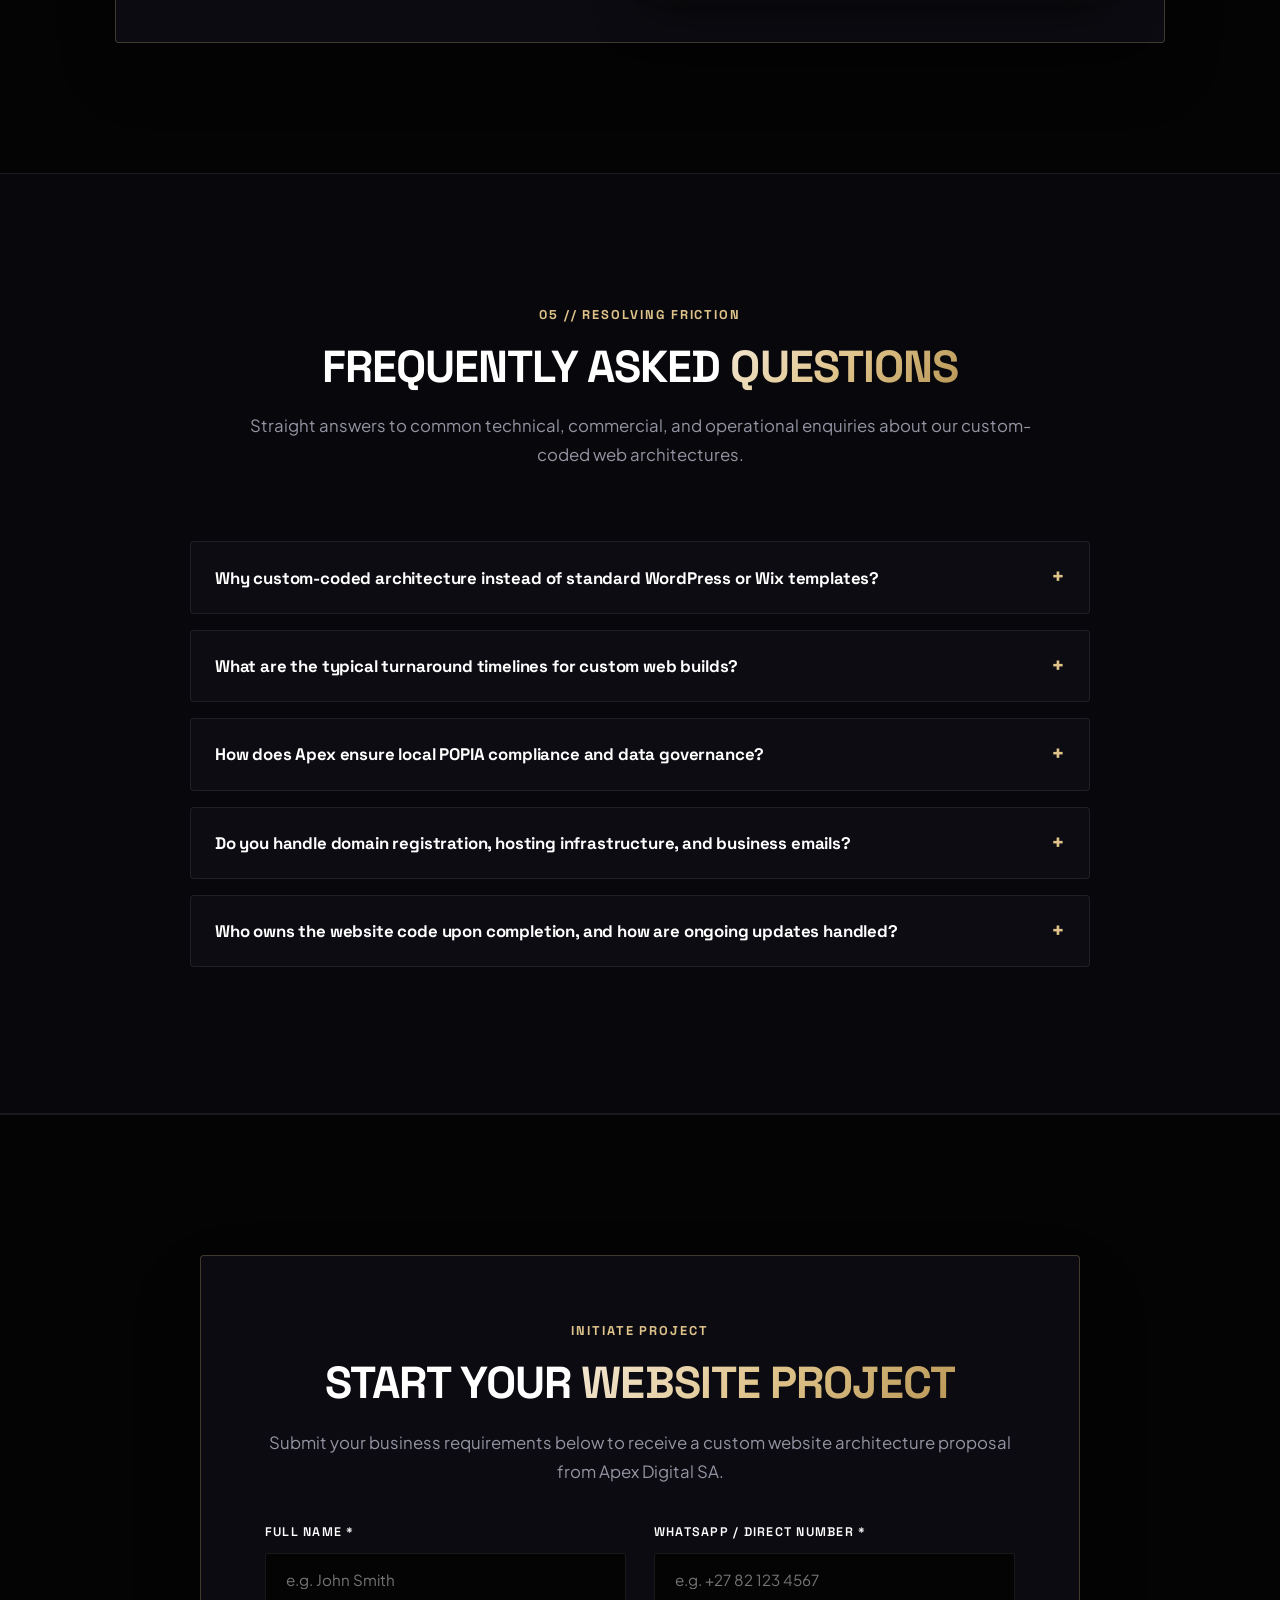
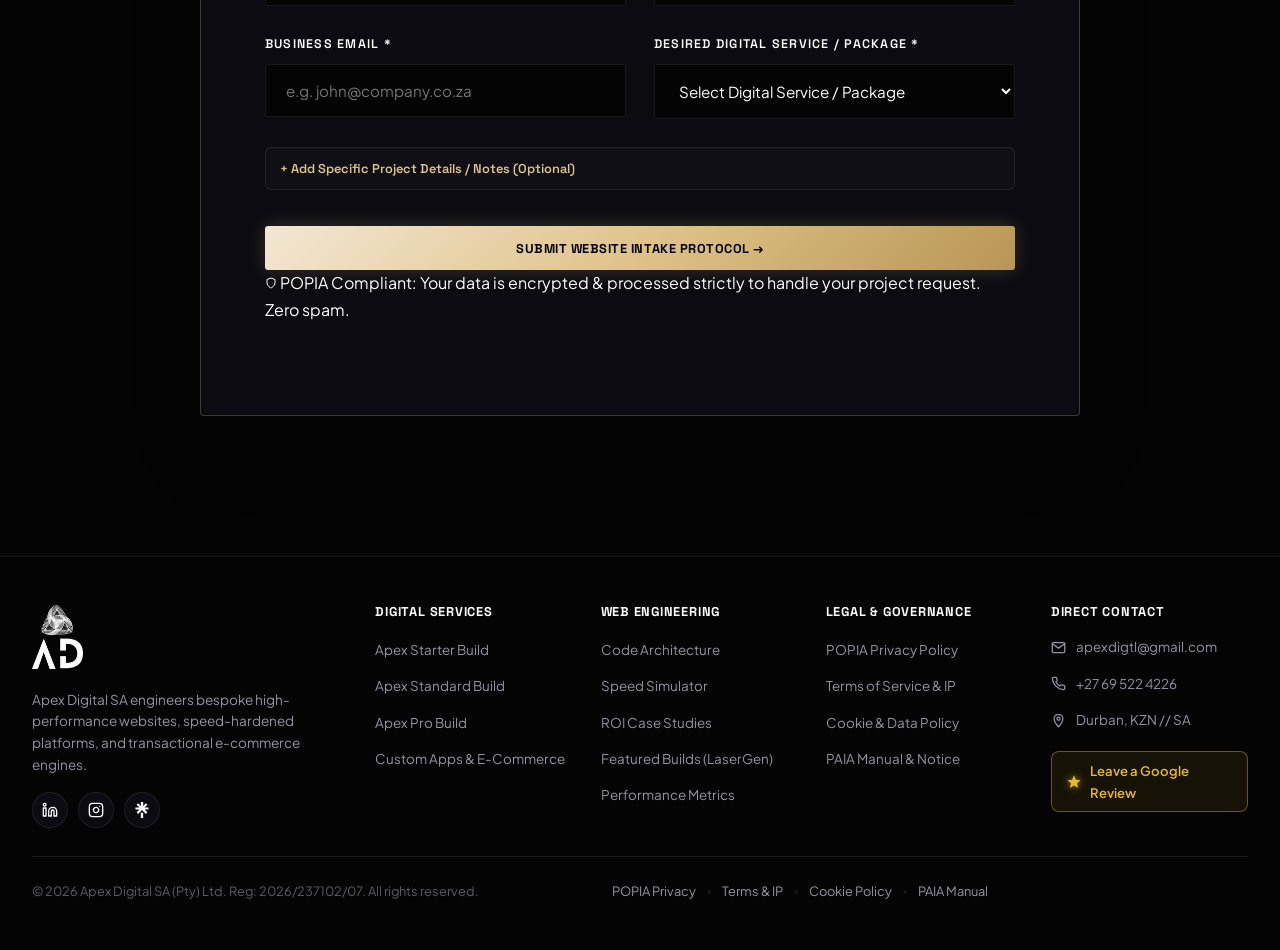
==== commit c5b48375: "feat(portfolio): add Jobe Gas, remove Cato Ridge, and update Commercial Property Hub URL" ====
--- a/index.html
+++ b/index.html
@@ -303,16 +303,16 @@
           {
             "@type": "ListItem",
             "position": 6,
-            "name": "Cato Ridge Land",
-            "url": "https://catoridge.netlify.app",
-            "description": "Industrial land development zoning and plot portal."
+            "name": "Commercial Property Hub",
+            "url": "https://jt-ross-property.pages.dev",
+            "description": "Real estate investment yield metrics and broker routing portal."
           },
           {
             "@type": "ListItem",
             "position": 7,
-            "name": "Commercial Property Hub",
-            "url": "https://propertyportfolio.netlify.app",
-            "description": "Real estate investment yield metrics and broker routing portal."
+            "name": "Jobe Gas Energy Solutions",
+            "url": "https://jobegas.co.za",
+            "description": "Clean energy and LPG distribution e-commerce platform with automated delivery logistics."
           },
           {
             "@type": "ListItem",
@@ -1031,16 +1031,16 @@
           </div>
         </a>
 
-        <!-- 05. CATO RIDGE LAND -->
-        <a href="https://catoridge.netlify.app" target="_blank" rel="noopener noreferrer" class="work-list-item"
-          data-preview="assets/images/preview_catoridge.webp">
+        <!-- 05. COMMERCIAL PROPERTY HUB -->
+        <a href="https://jt-ross-property.pages.dev" target="_blank" rel="noopener noreferrer" class="work-list-item"
+          data-preview="assets/images/preview_property.webp">
           <div class="work-item-left">
             <span class="work-item-index">05</span>
-            <h3 class="work-item-name">Cato Ridge Land</h3>
+            <h3 class="work-item-name">Commercial Property Hub</h3>
           </div>
           <div class="work-item-right">
-            <span class="work-item-category">Industrial Land Development</span>
-            <span class="work-item-badge">Zoning &amp; Plot Portal</span>
+            <span class="work-item-category">Real Estate Investment Portal</span>
+            <span class="work-item-badge">Yield Metrics &amp; Broker Routing</span>
             <div class="work-item-arrow">
               <svg width="16" height="16" viewBox="0 0 24 24" fill="none" stroke="currentColor" stroke-width="2.5">
                 <path d="M5 12h14M12 5l7 7-7 7" />
@@ -1049,16 +1049,16 @@
           </div>
         </a>
 
-        <!-- 06. COMMERCIAL PROPERTY HUB -->
-        <a href="https://propertyportfolio.netlify.app" target="_blank" rel="noopener noreferrer" class="work-list-item"
-          data-preview="assets/images/preview_property.webp">
+        <!-- 06. JOBE GAS -->
+        <a href="https://jobegas.co.za" target="_blank" rel="noopener noreferrer" class="work-list-item"
+          data-preview="assets/images/preview_jobegas.webp">
           <div class="work-item-left">
             <span class="work-item-index">06</span>
-            <h3 class="work-item-name">Commercial Property Hub</h3>
+            <h3 class="work-item-name">Jobe Gas</h3>
           </div>
           <div class="work-item-right">
-            <span class="work-item-category">Real Estate Investment Portal</span>
-            <span class="work-item-badge">Yield Metrics &amp; Broker Routing</span>
+            <span class="work-item-category">Clean Energy &amp; LPG Solutions</span>
+            <span class="work-item-badge">Shopify / Fast Delivery</span>
             <div class="work-item-arrow">
               <svg width="16" height="16" viewBox="0 0 24 24" fill="none" stroke="currentColor" stroke-width="2.5">
                 <path d="M5 12h14M12 5l7 7-7 7" />
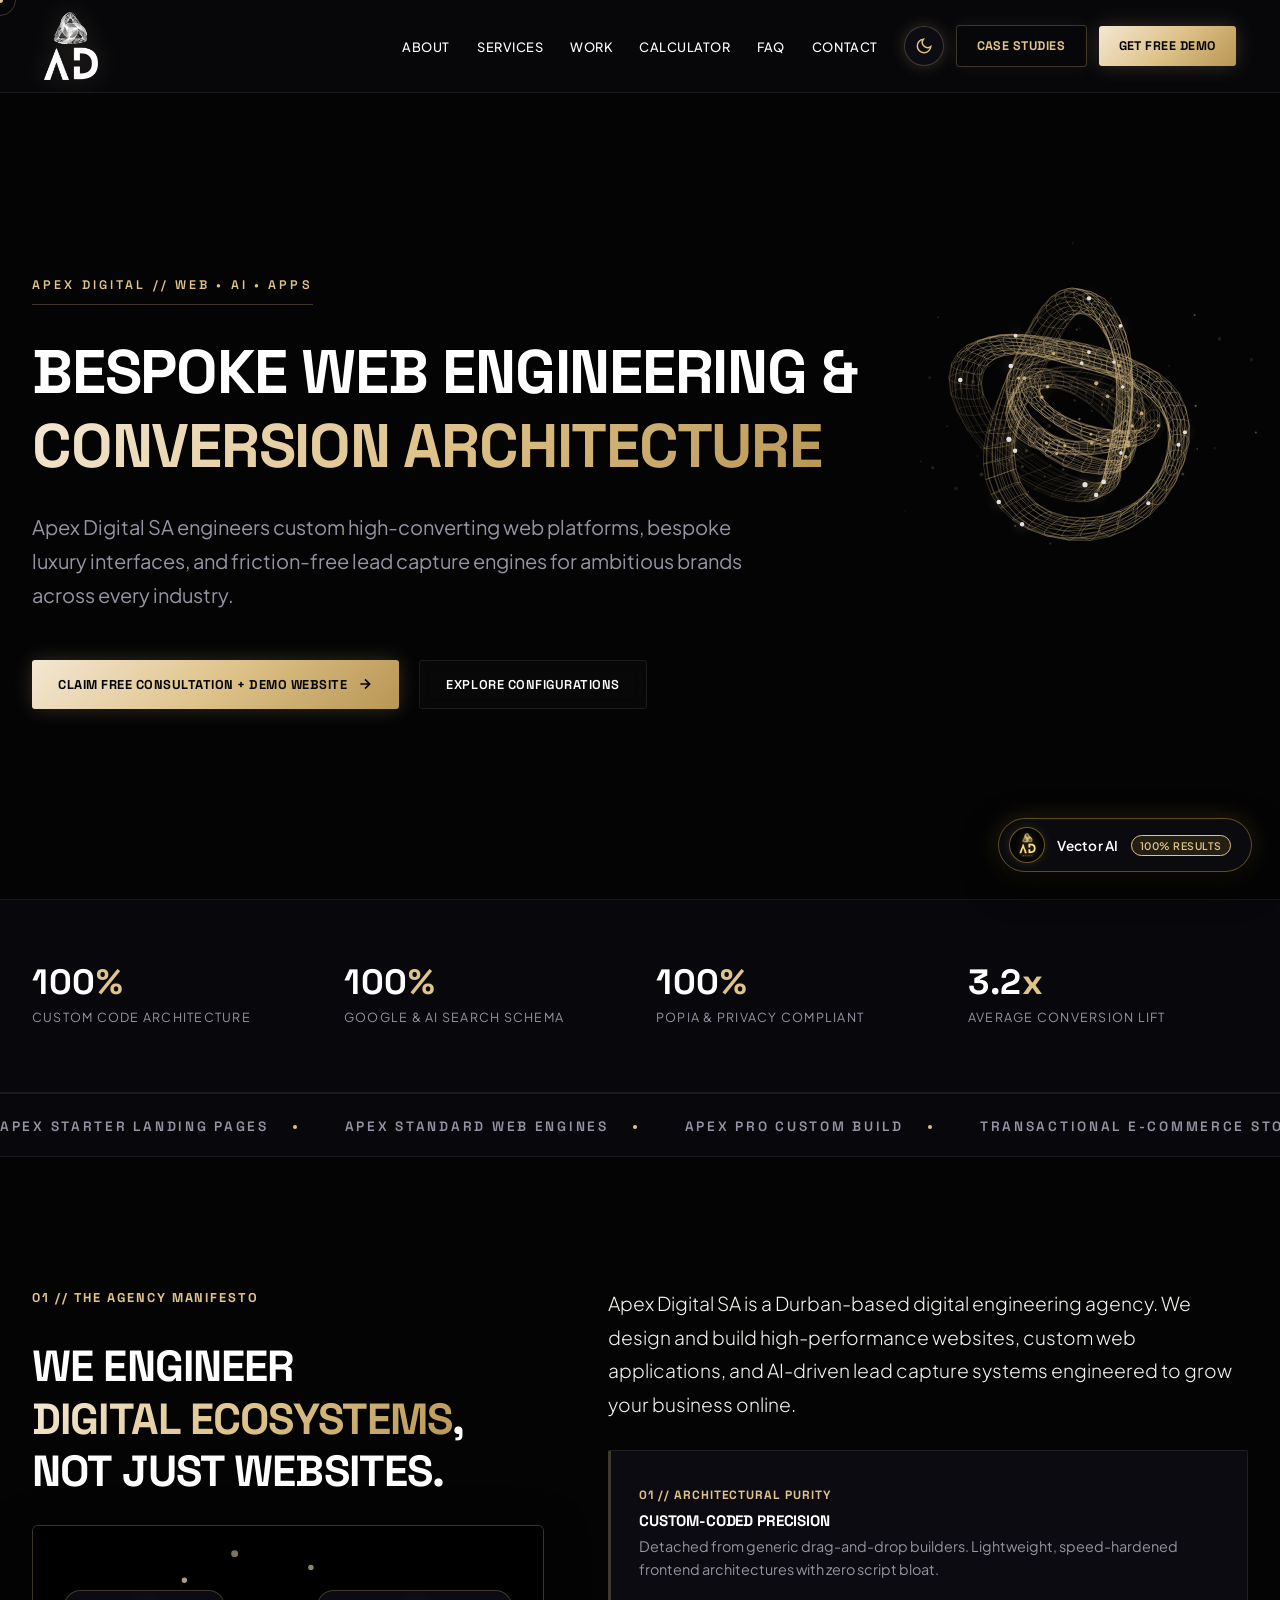
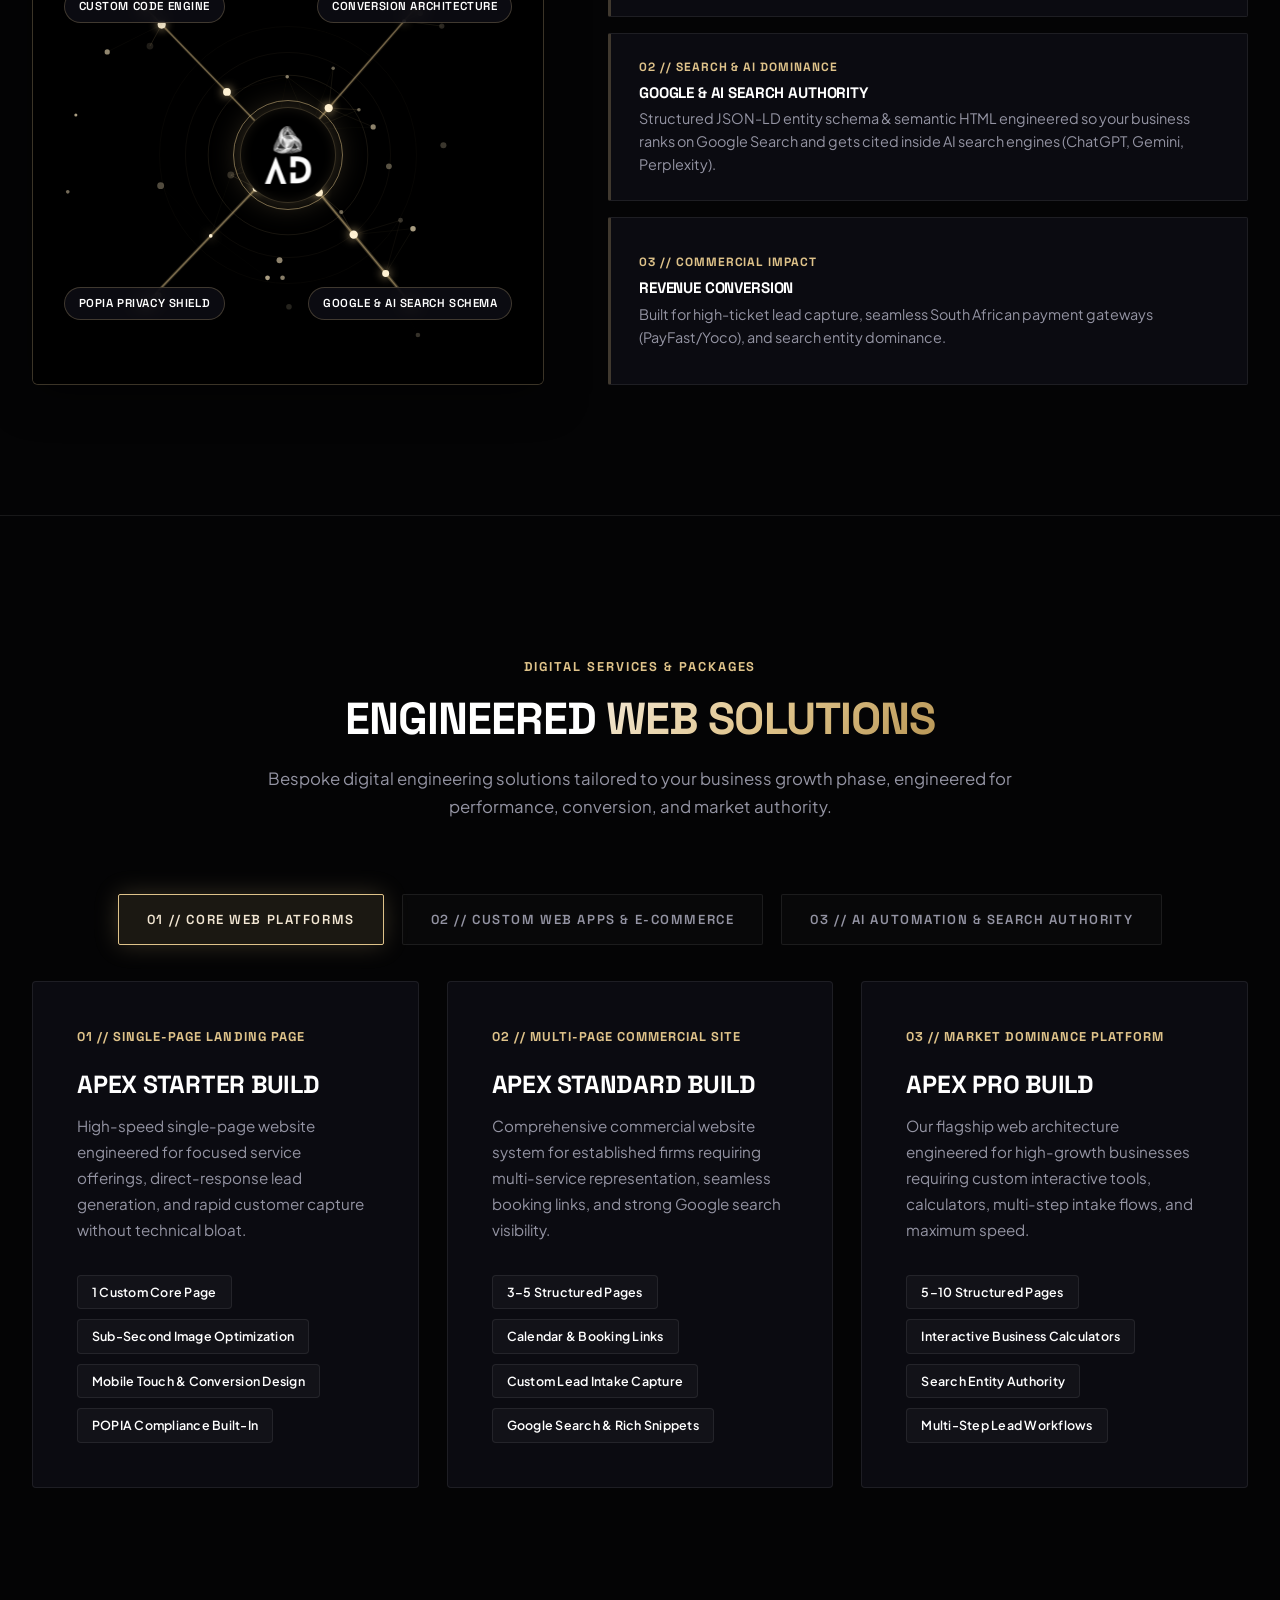
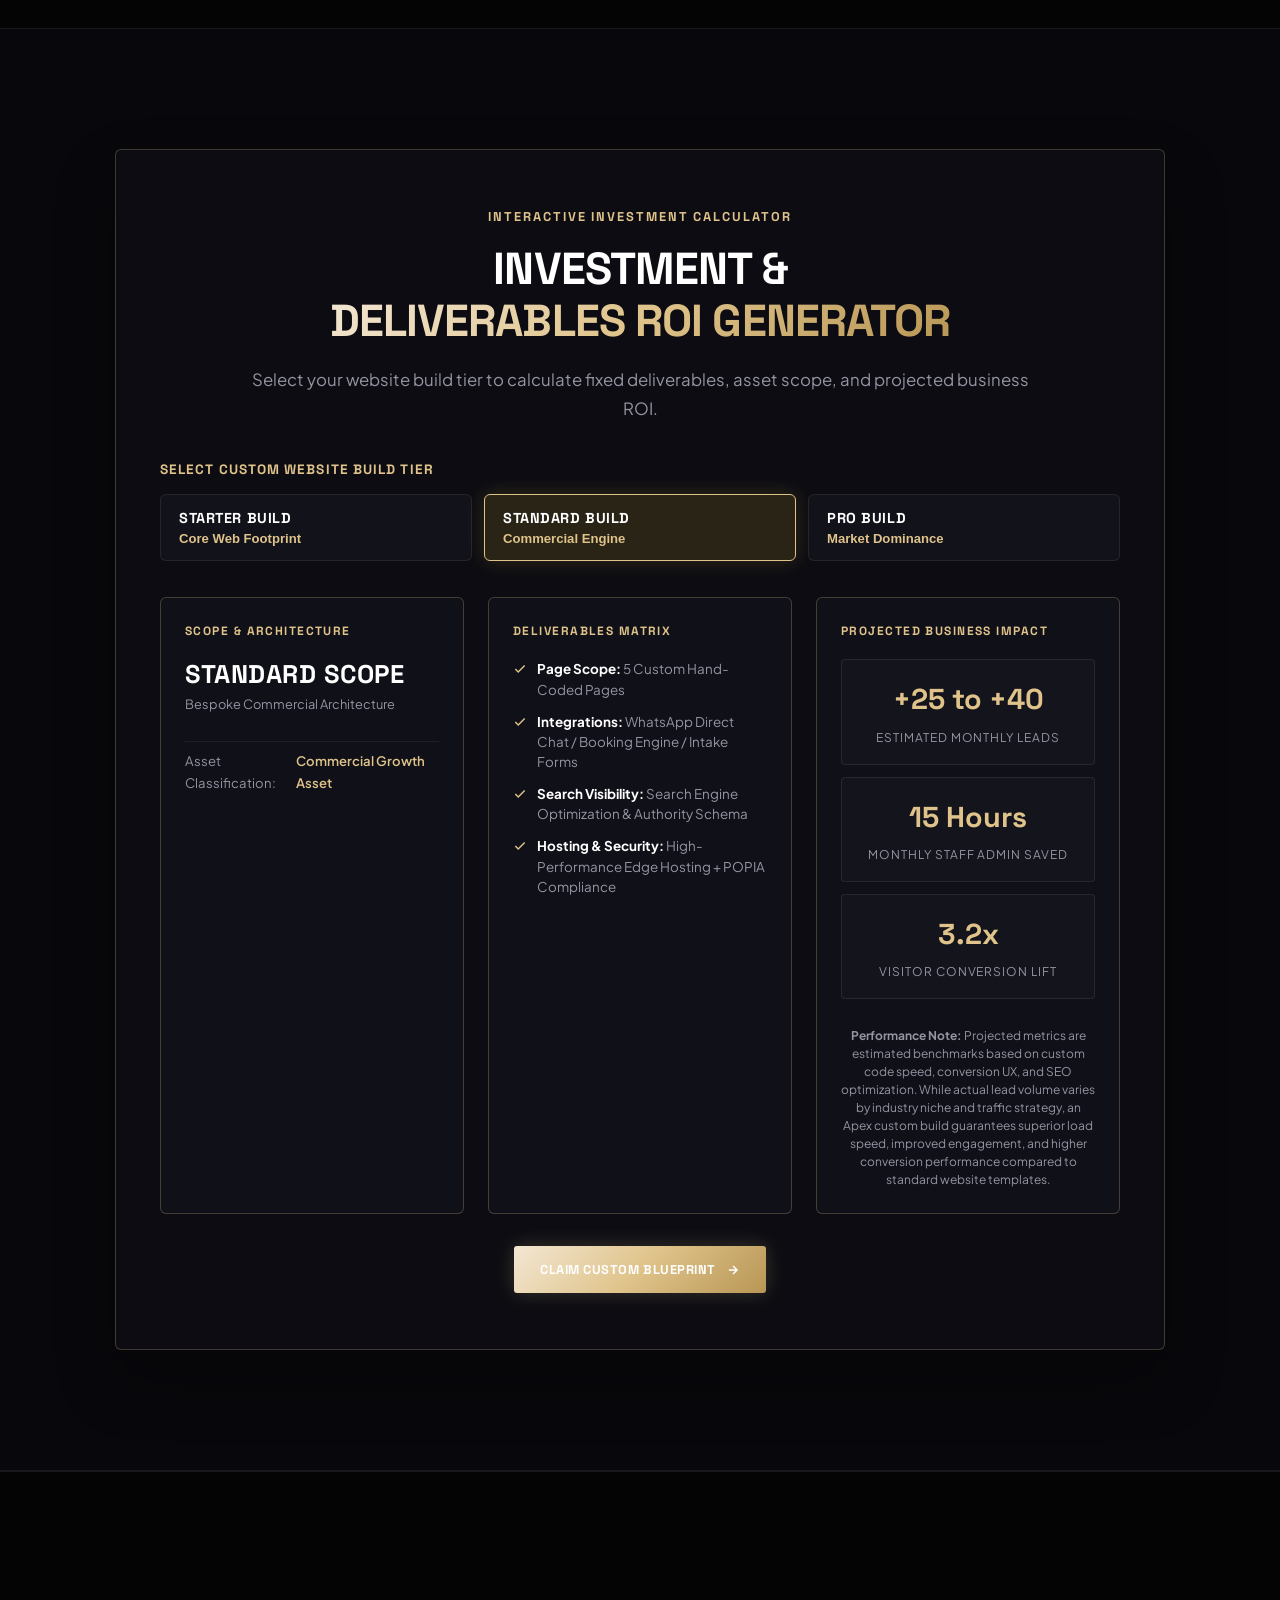
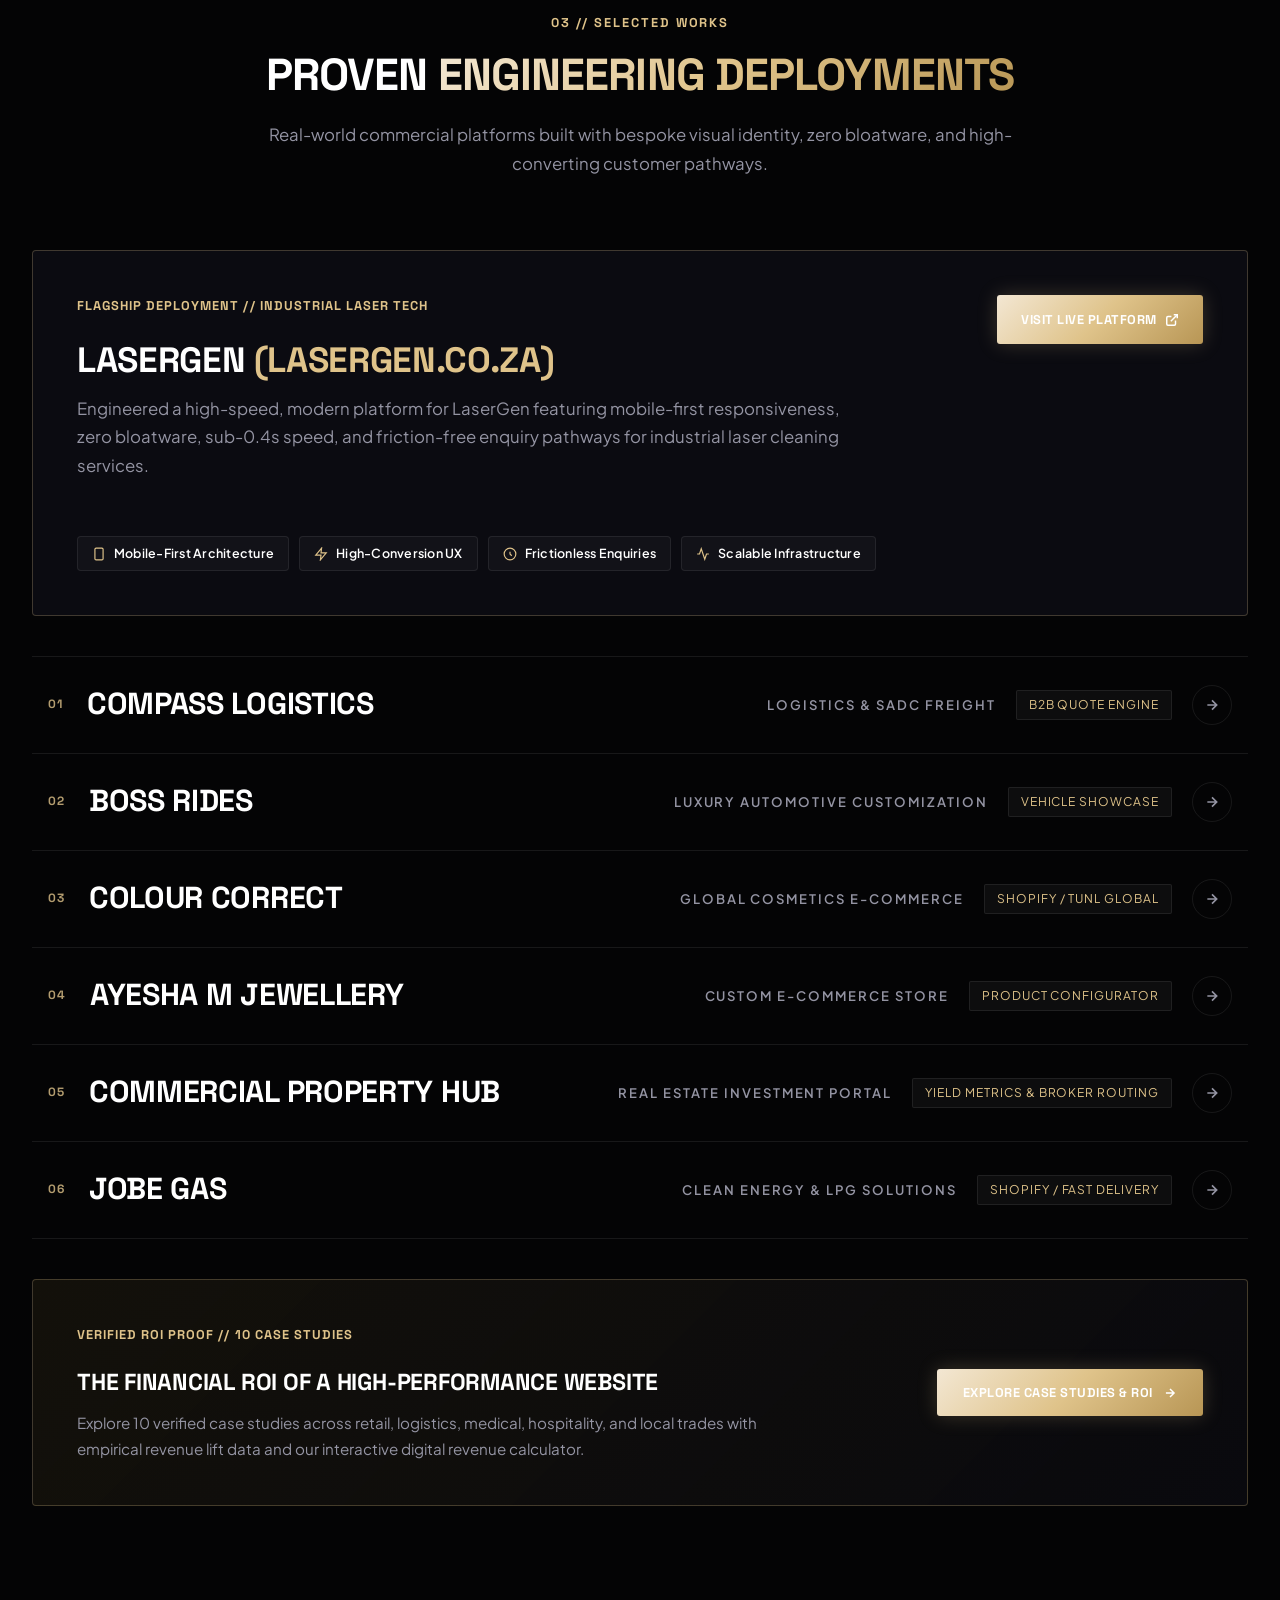
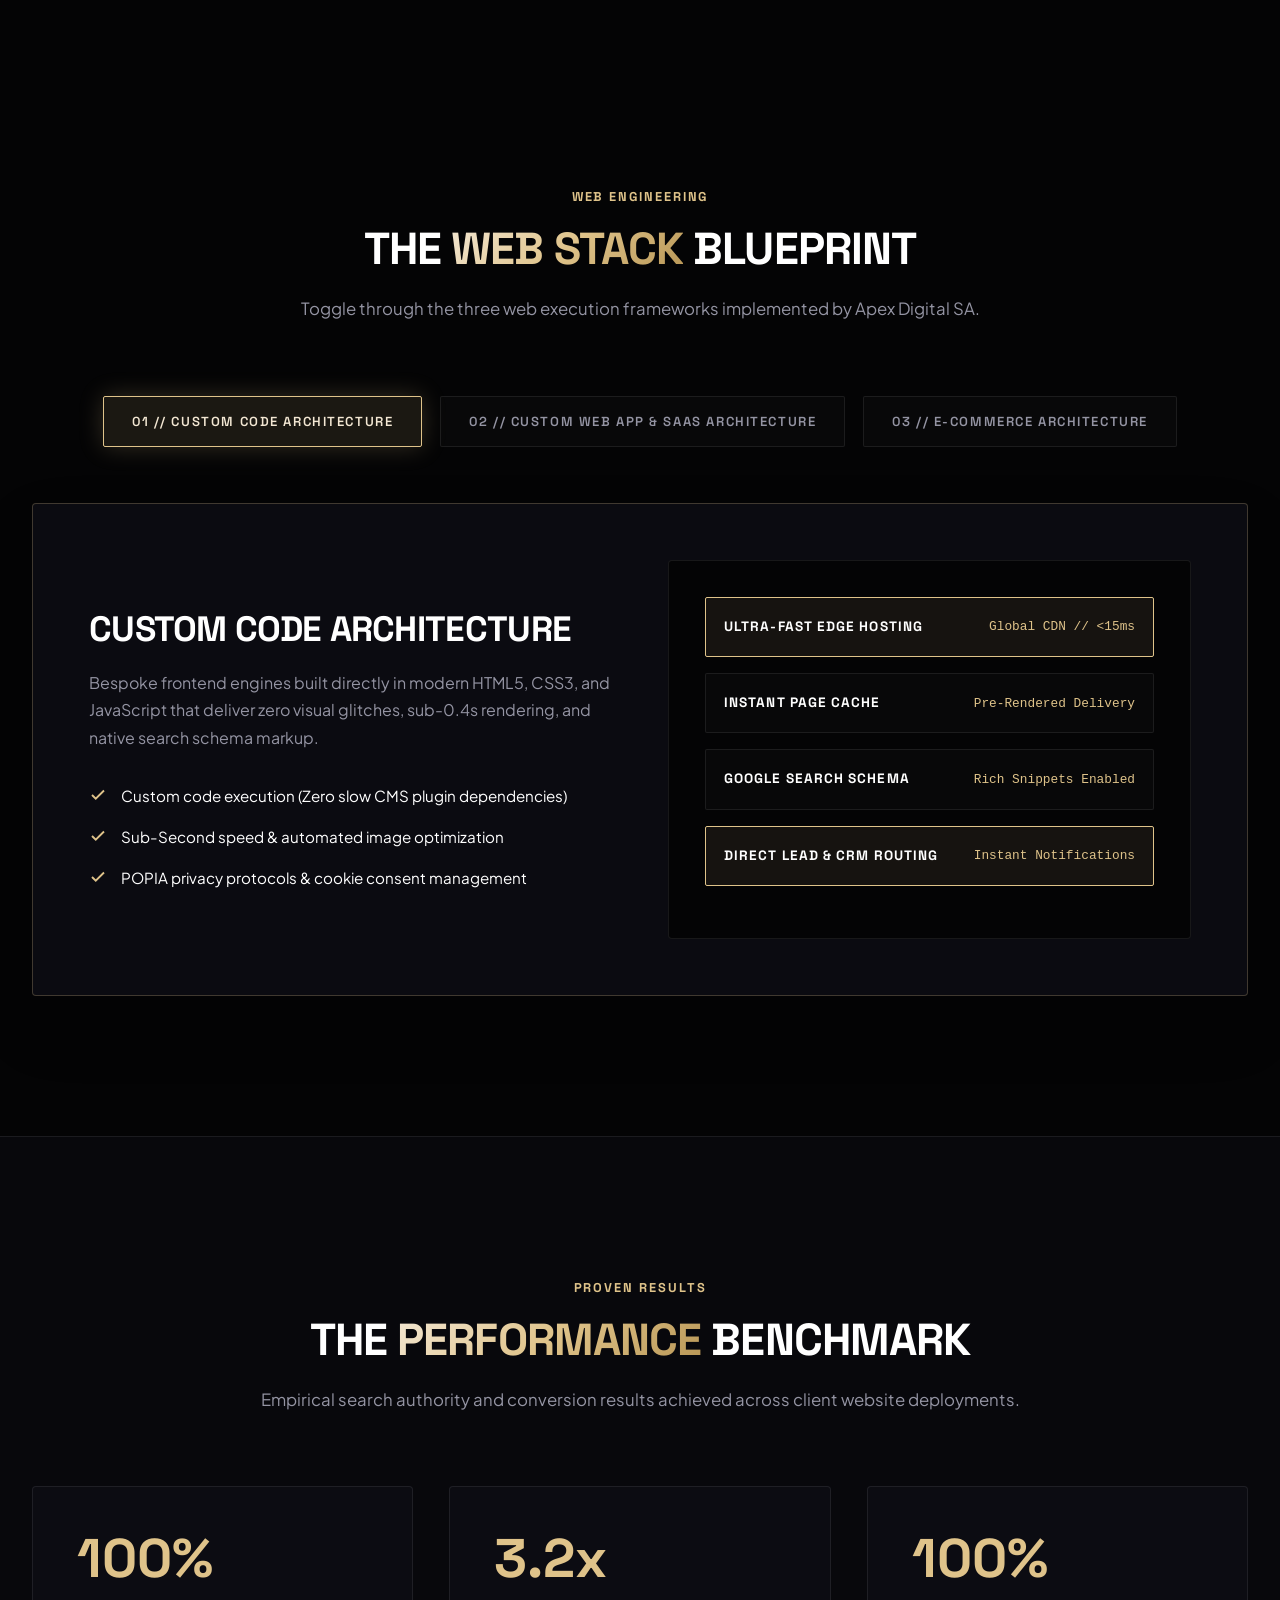
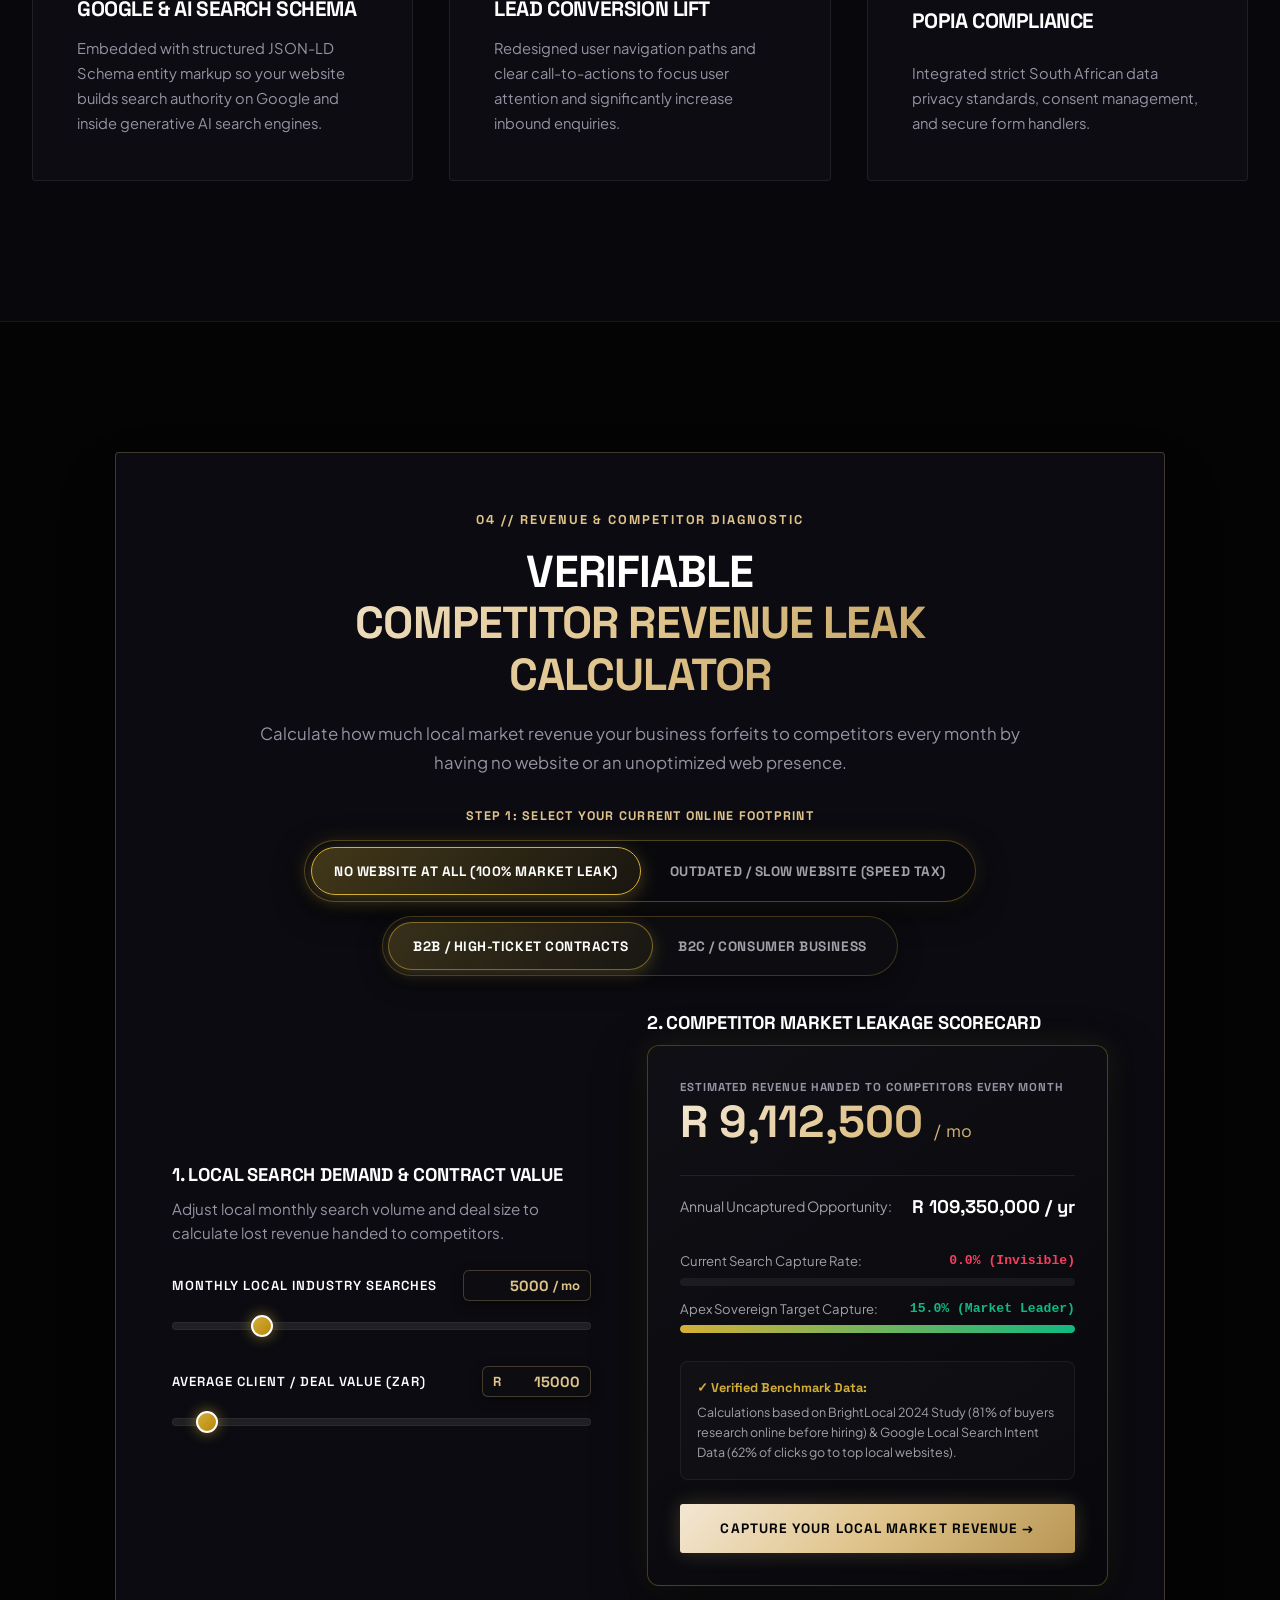
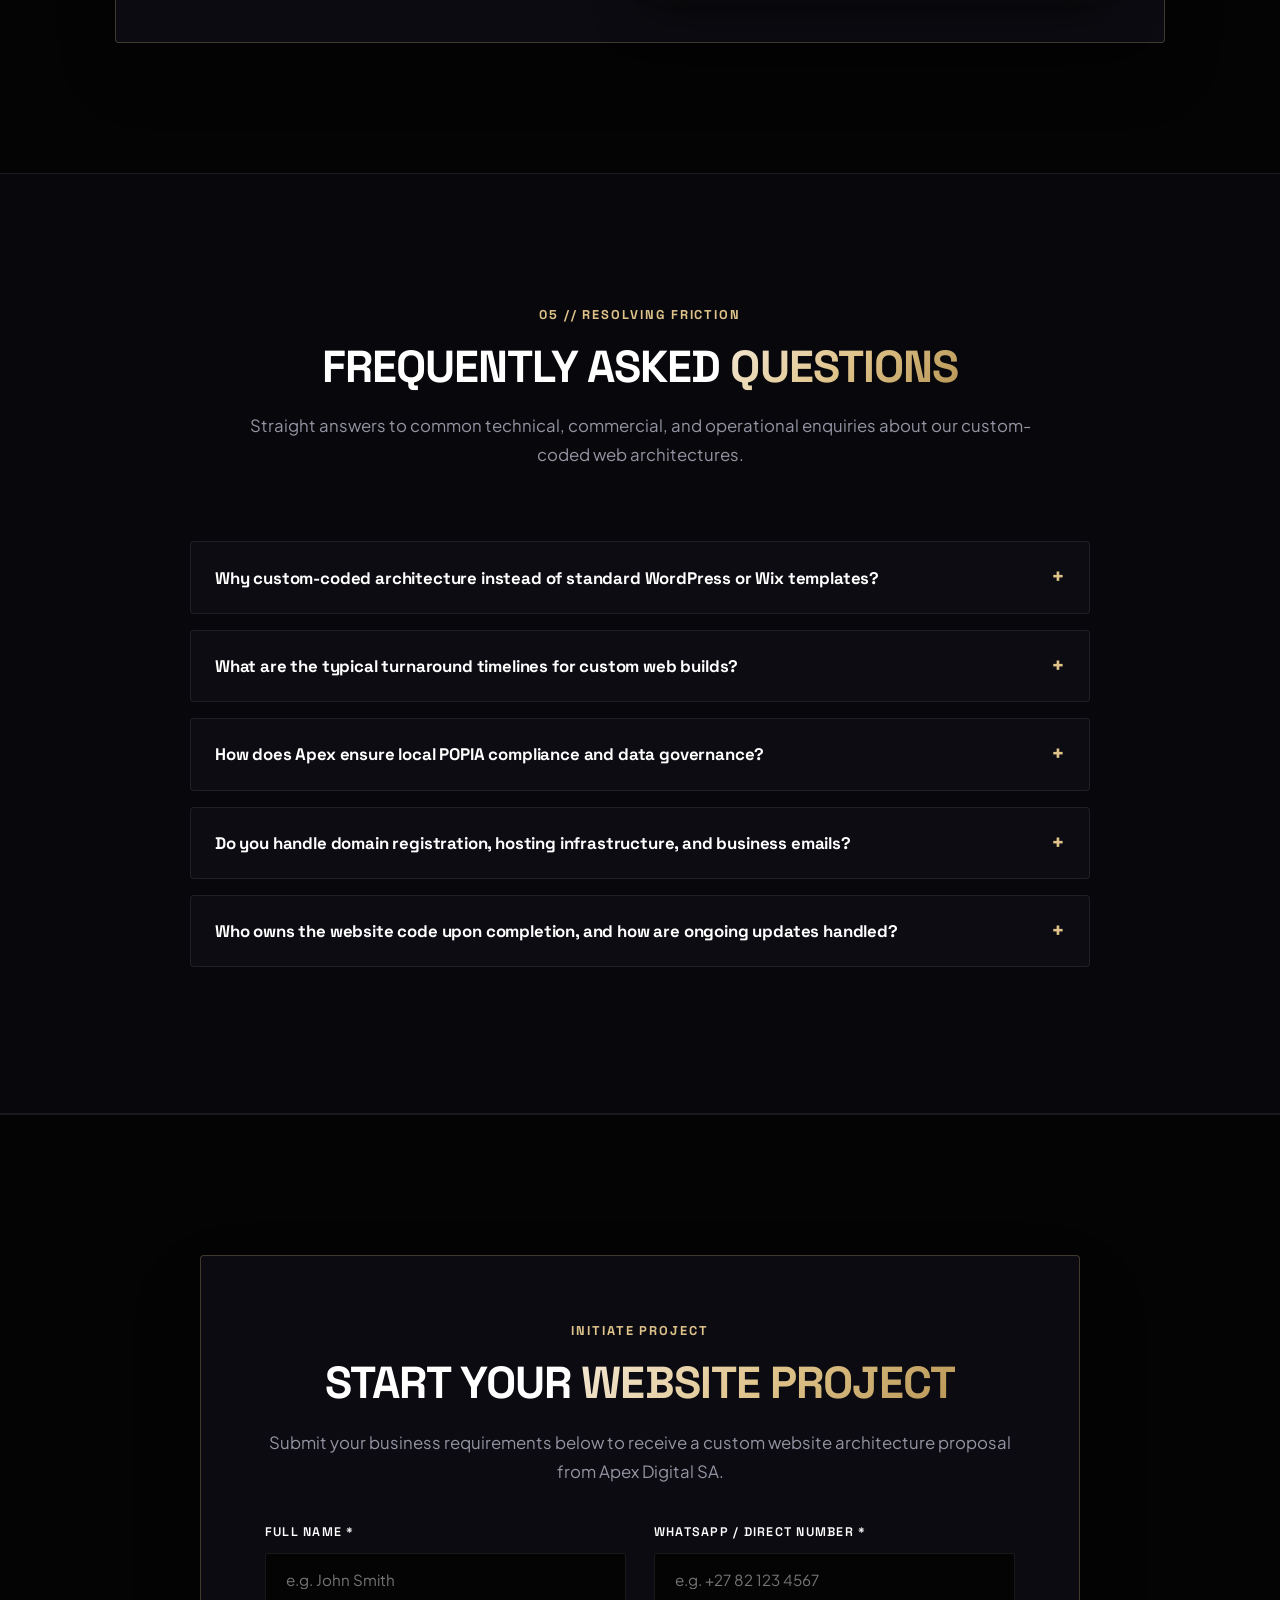
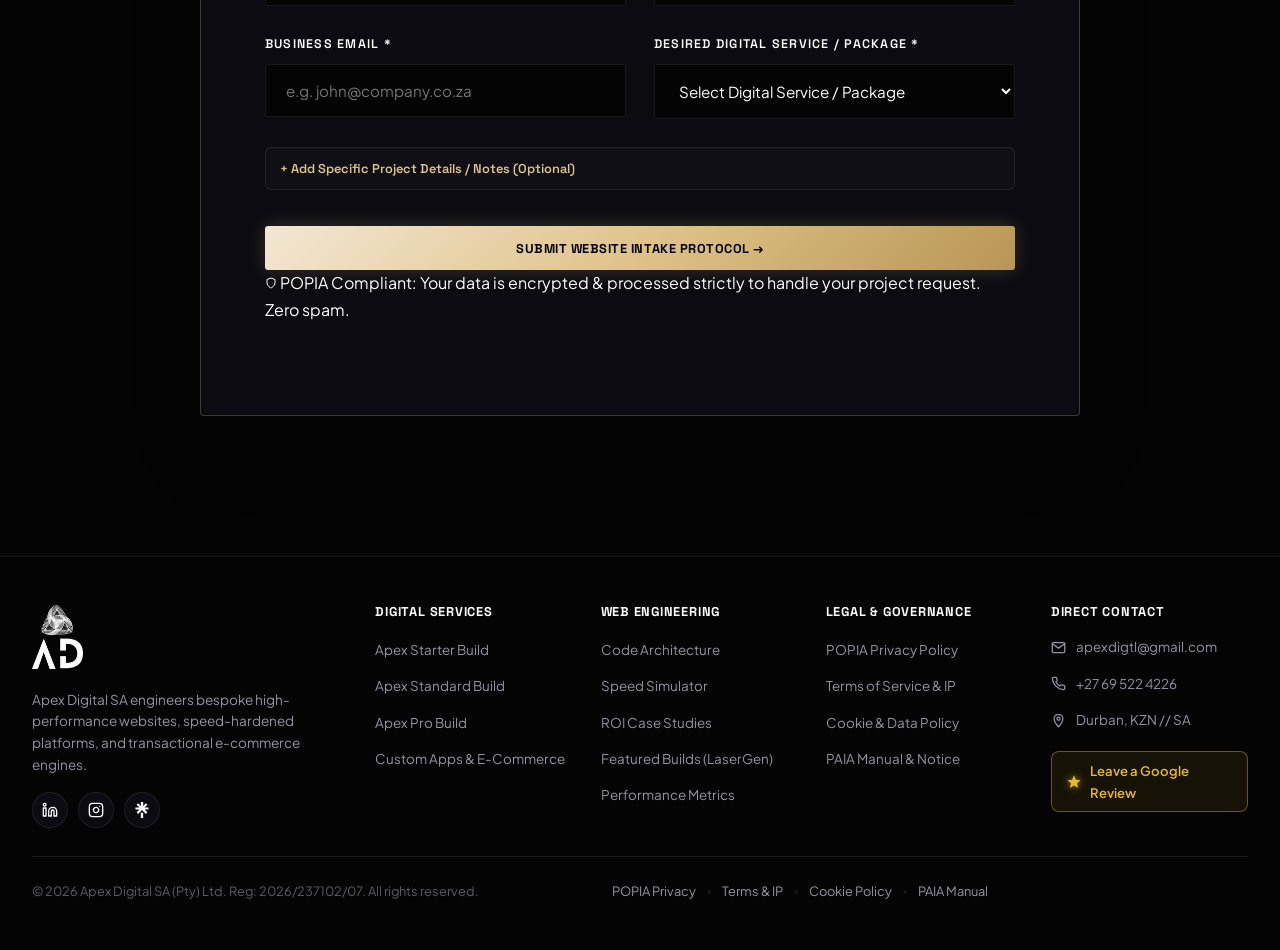
==== commit e1fc191d: "fix(seo): enforce 301 edge redirect for case-studies and inject brand entity alternateName schemas" ====
--- a/index.html
+++ b/index.html
@@ -64,6 +64,13 @@
         "@id": "https://apexdigitalsa.com/#organization",
         "name": "Apex Digital SA",
         "legalName": "Apex Digital SA (Pty) Ltd",
+        "alternateName": [
+          "Apex Digital",
+          "Apex Digital SA",
+          "Apex Digital South Africa",
+          "ApexDigital",
+          "ApexDigital SA"
+        ],
         "taxID": "2026/237102/07",
         "url": "https://apexdigitalsa.com",
         "logo": "https://apexdigitalsa.com/assets/images/logo-dark.webp",
@@ -218,6 +225,11 @@
         "@id": "https://apexdigitalsa.com/#website",
         "url": "https://apexdigitalsa.com",
         "name": "Apex Digital SA",
+        "alternateName": [
+          "Apex Digital",
+          "Apex Digital SA",
+          "Apex Digital South Africa"
+        ],
         "description": "High-Performance Custom Websites, Generative Engine Optimization (GEO) & Digital Engineering",
         "publisher": {
           "@id": "https://apexdigitalsa.com/#organization"
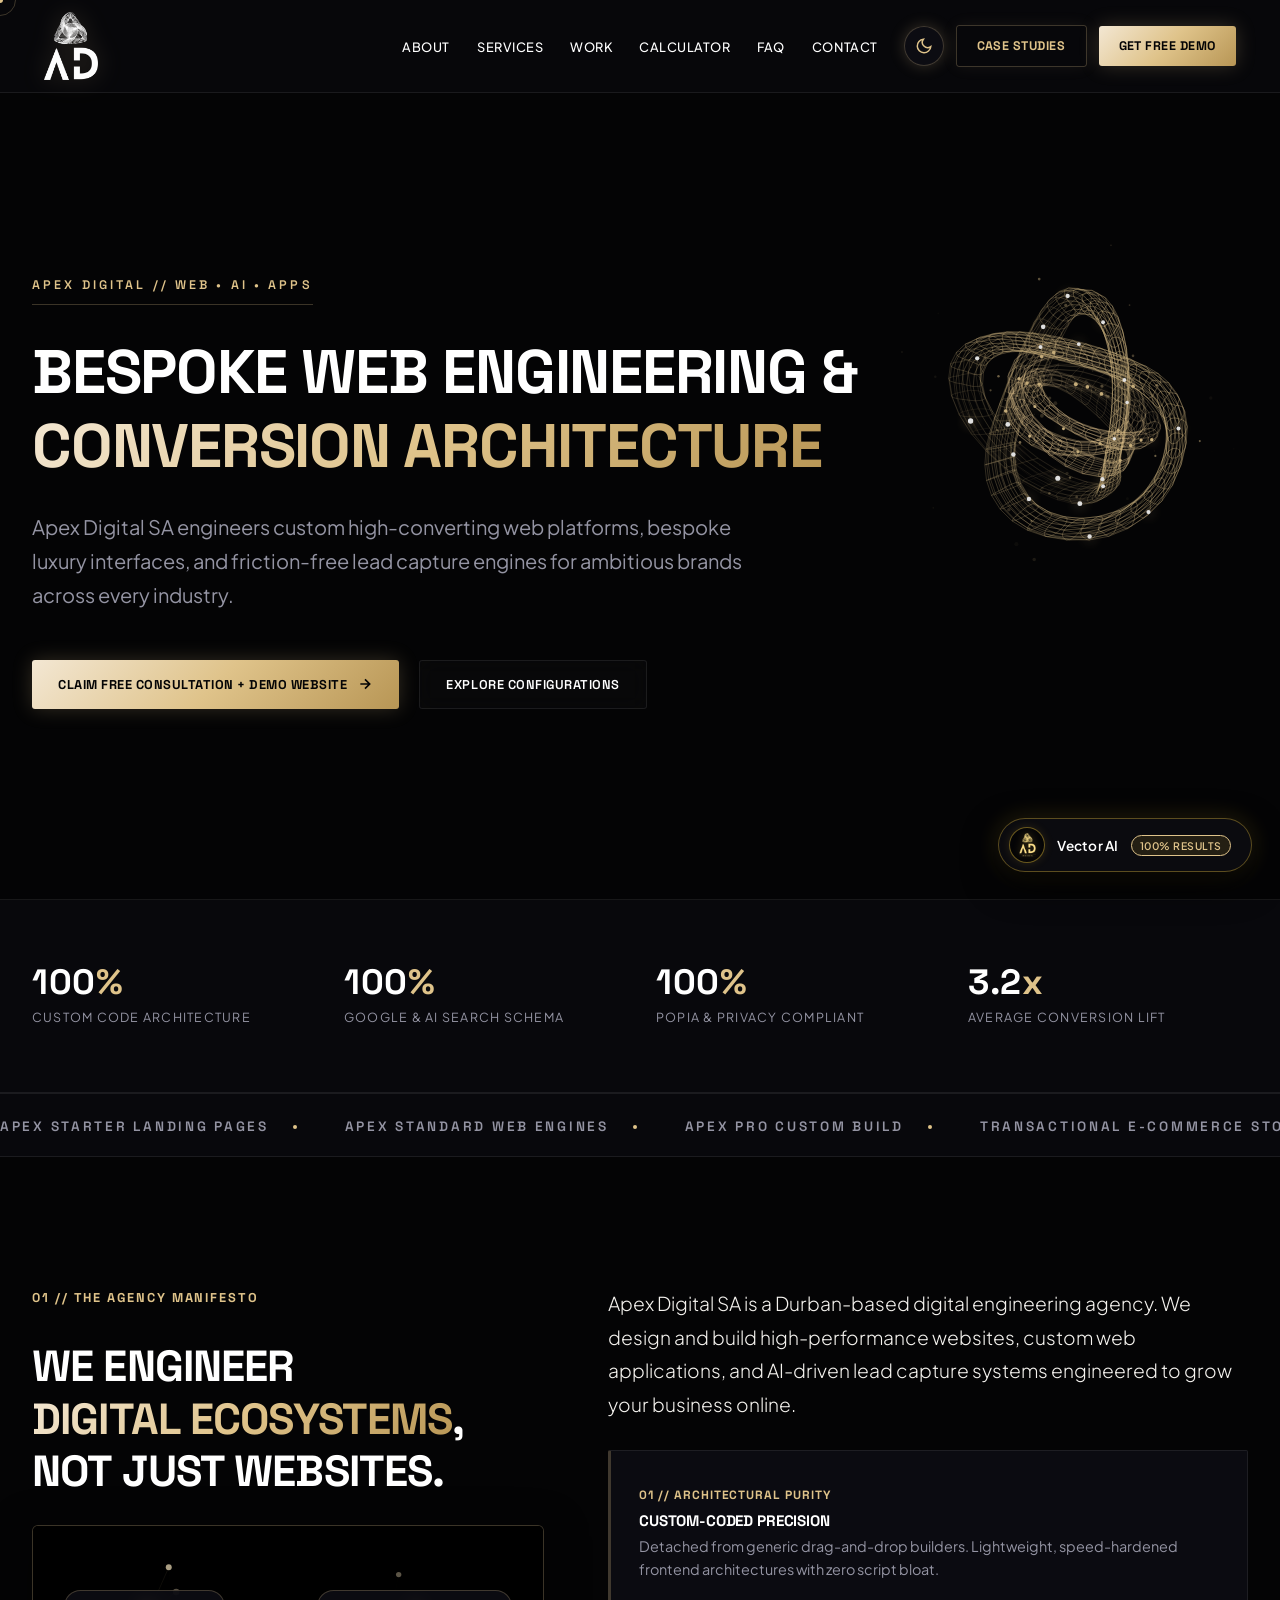
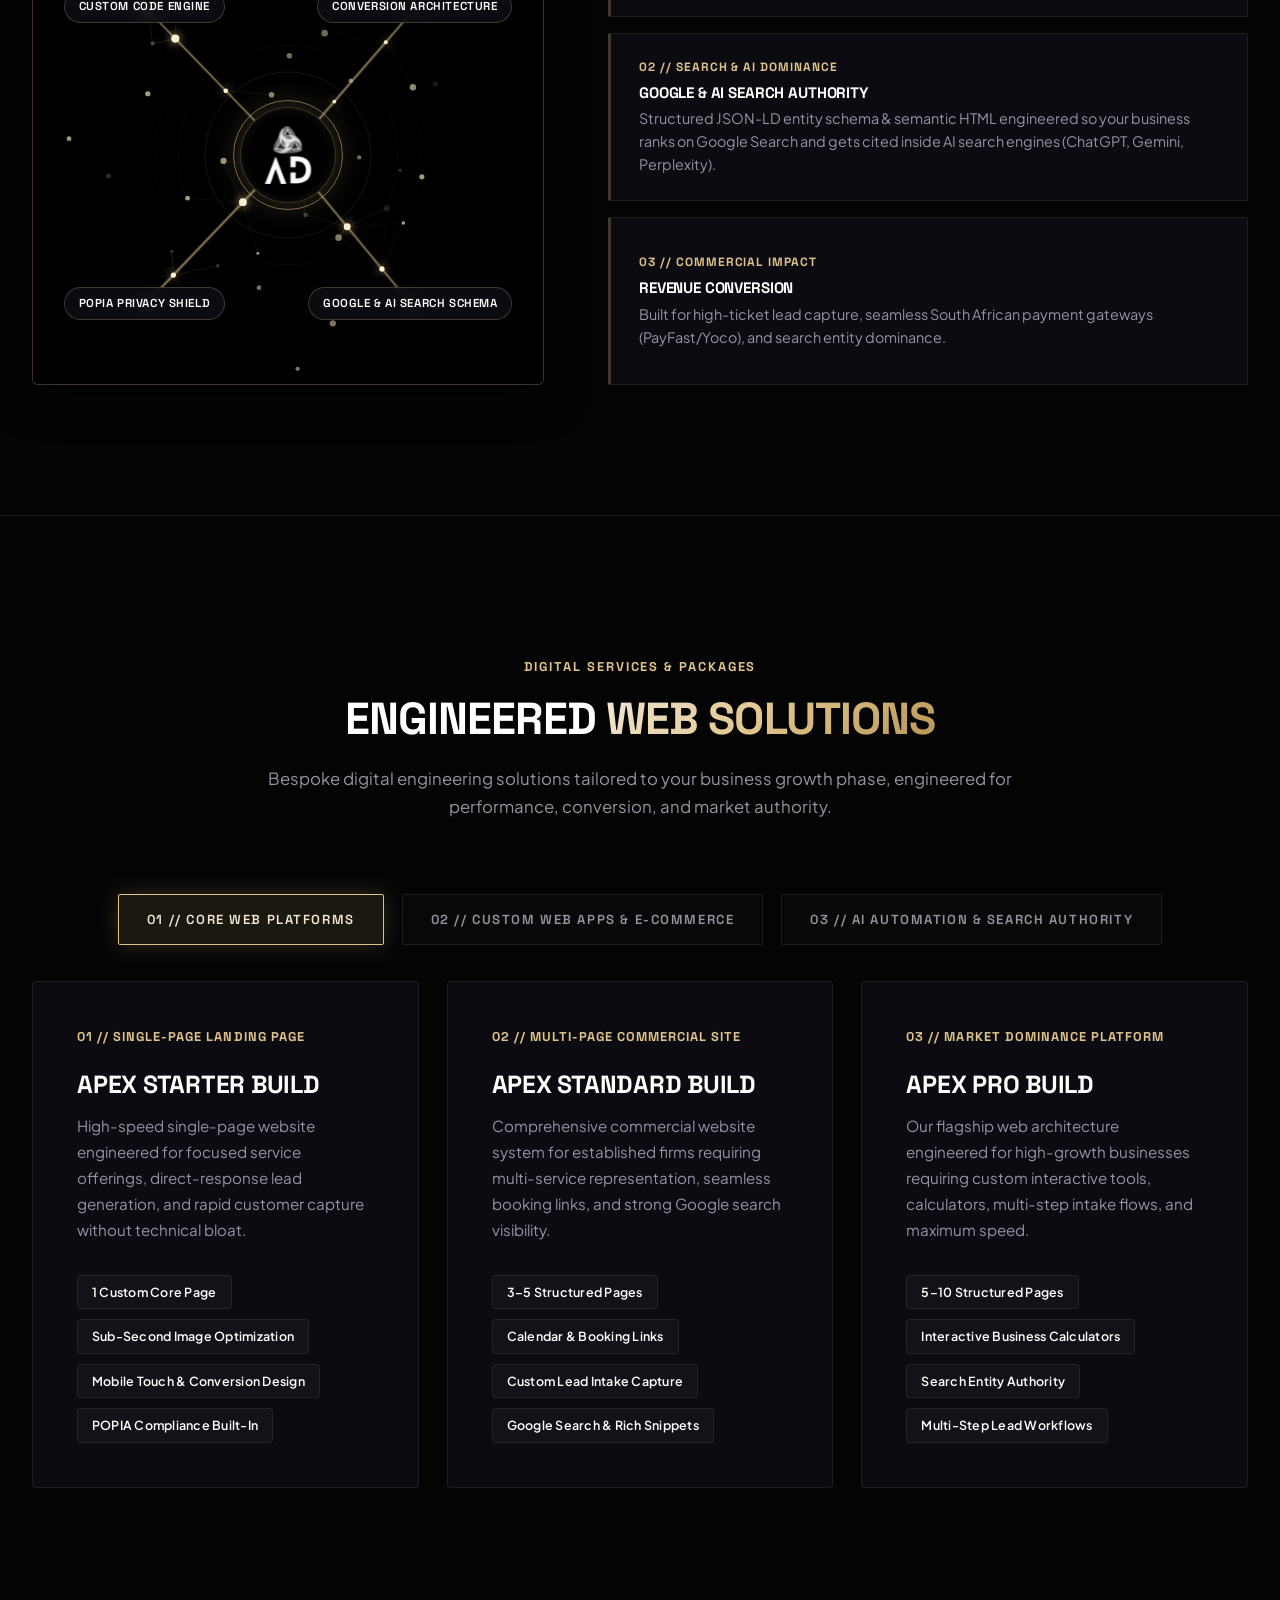
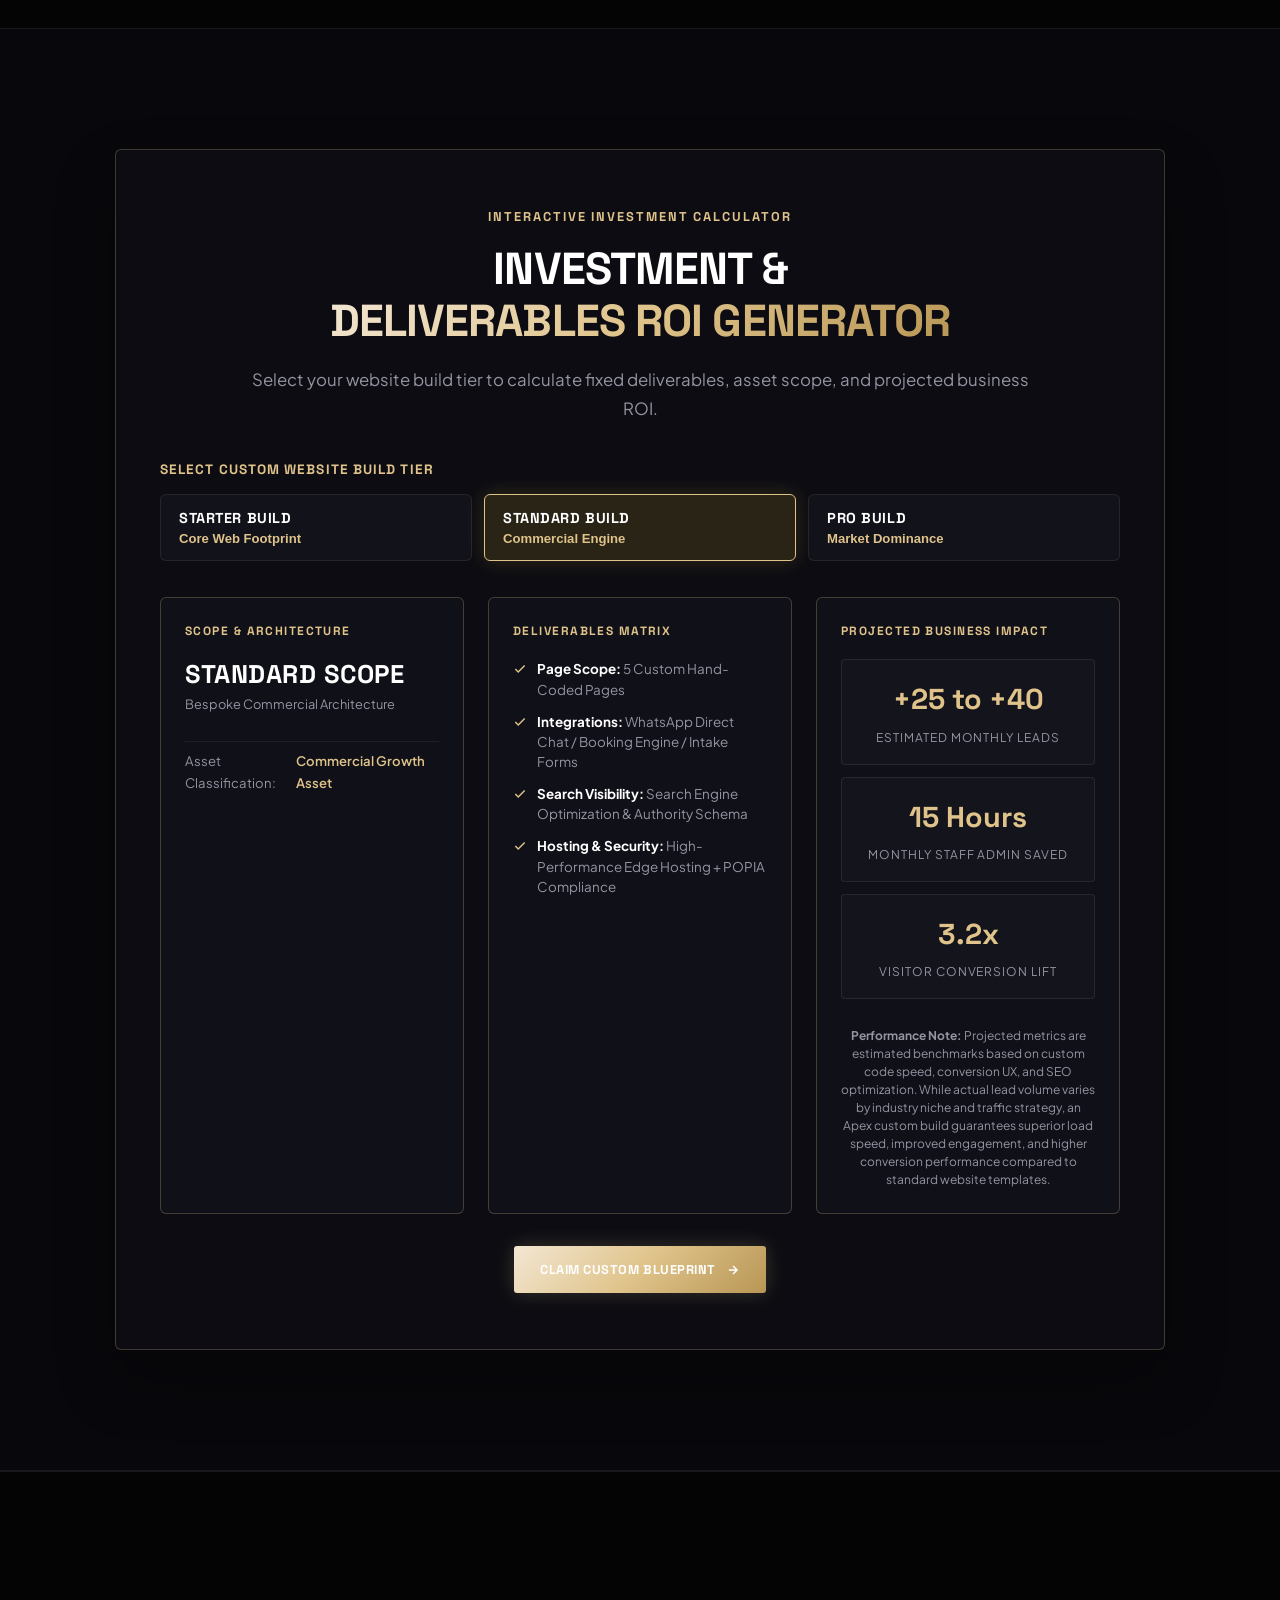
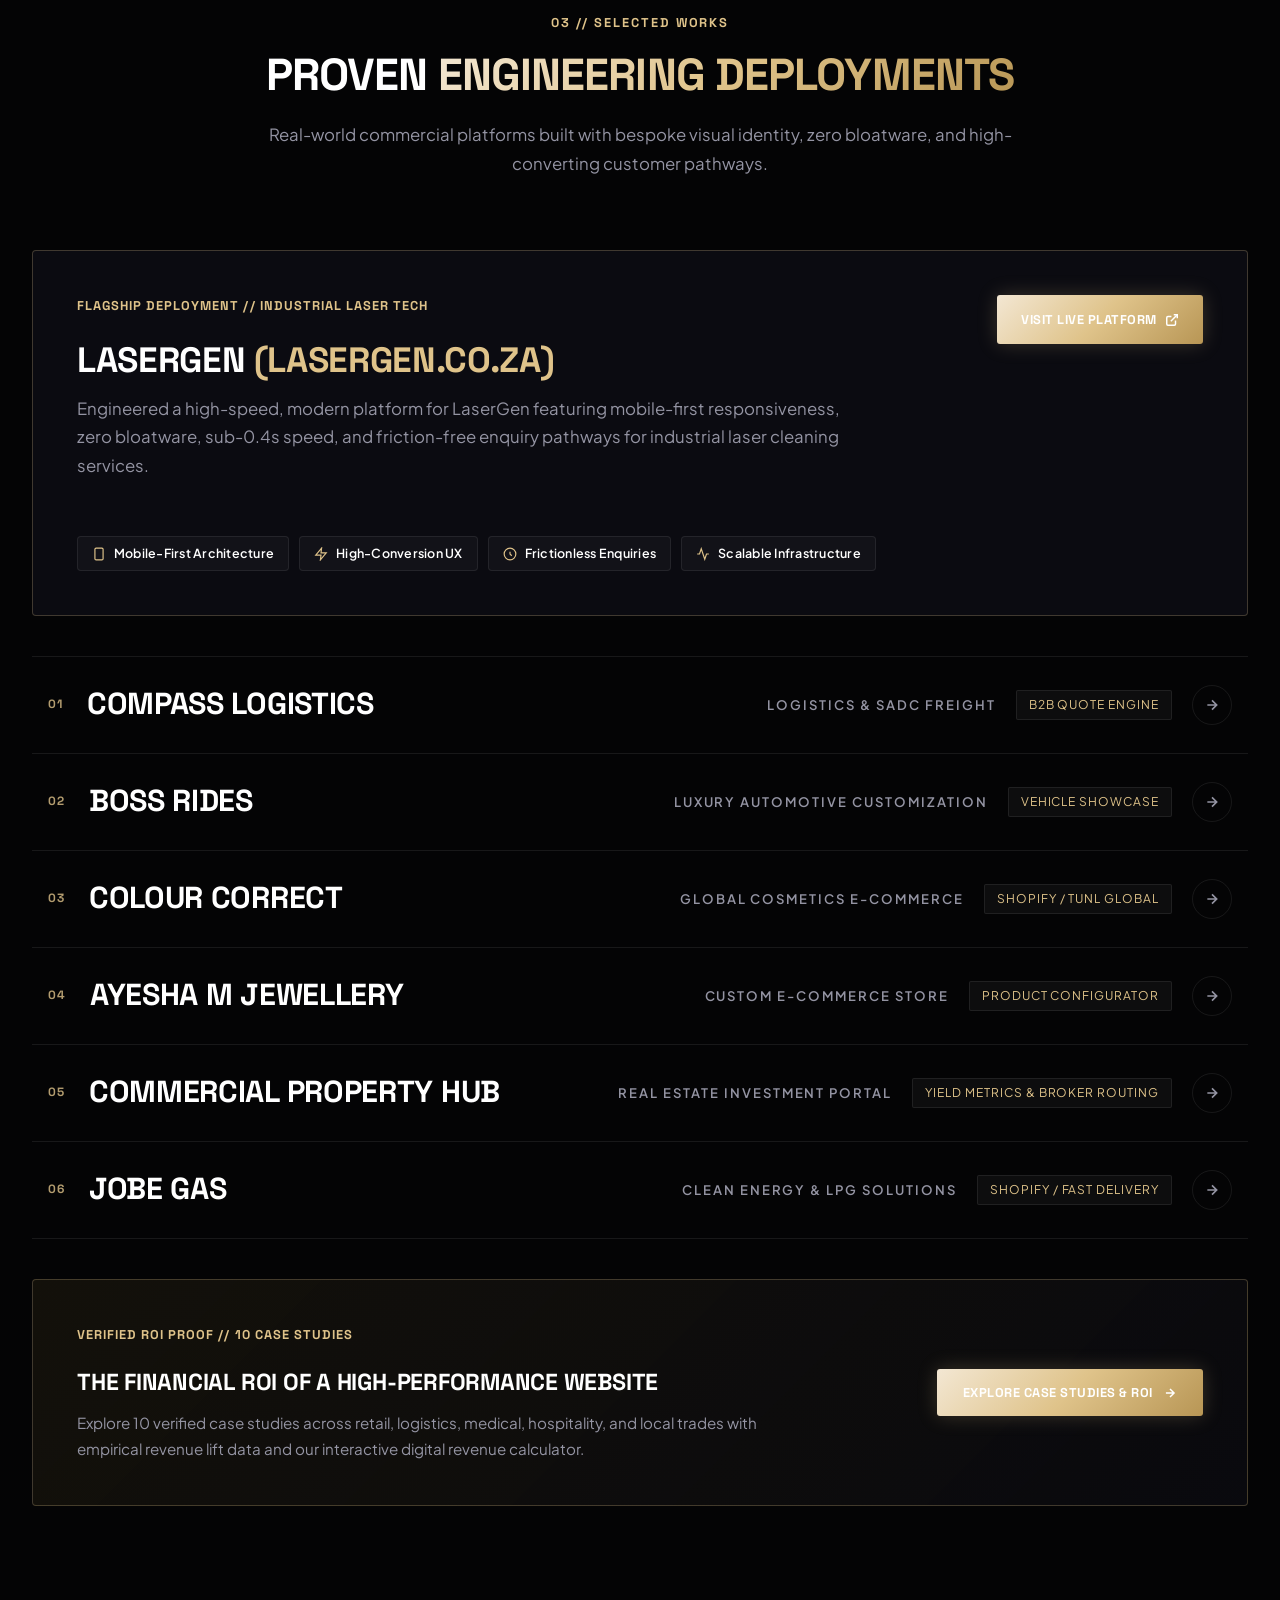
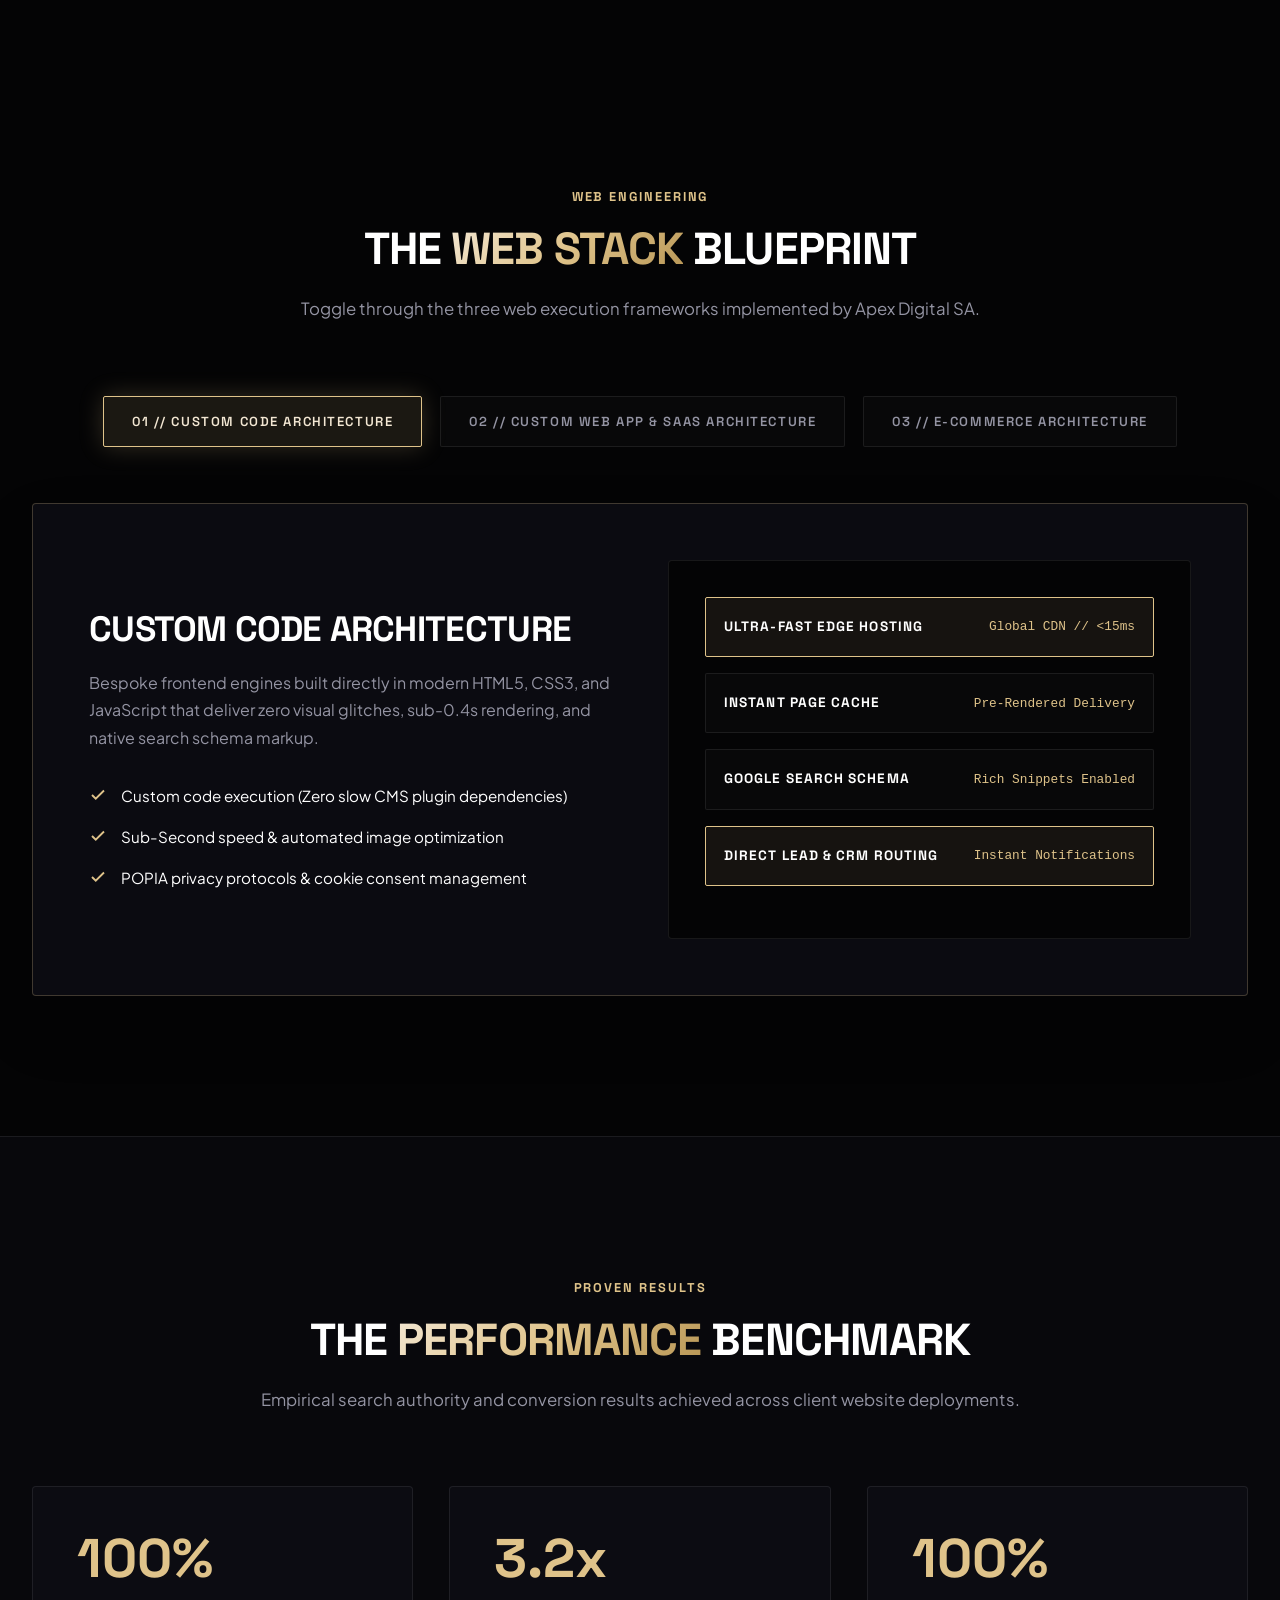
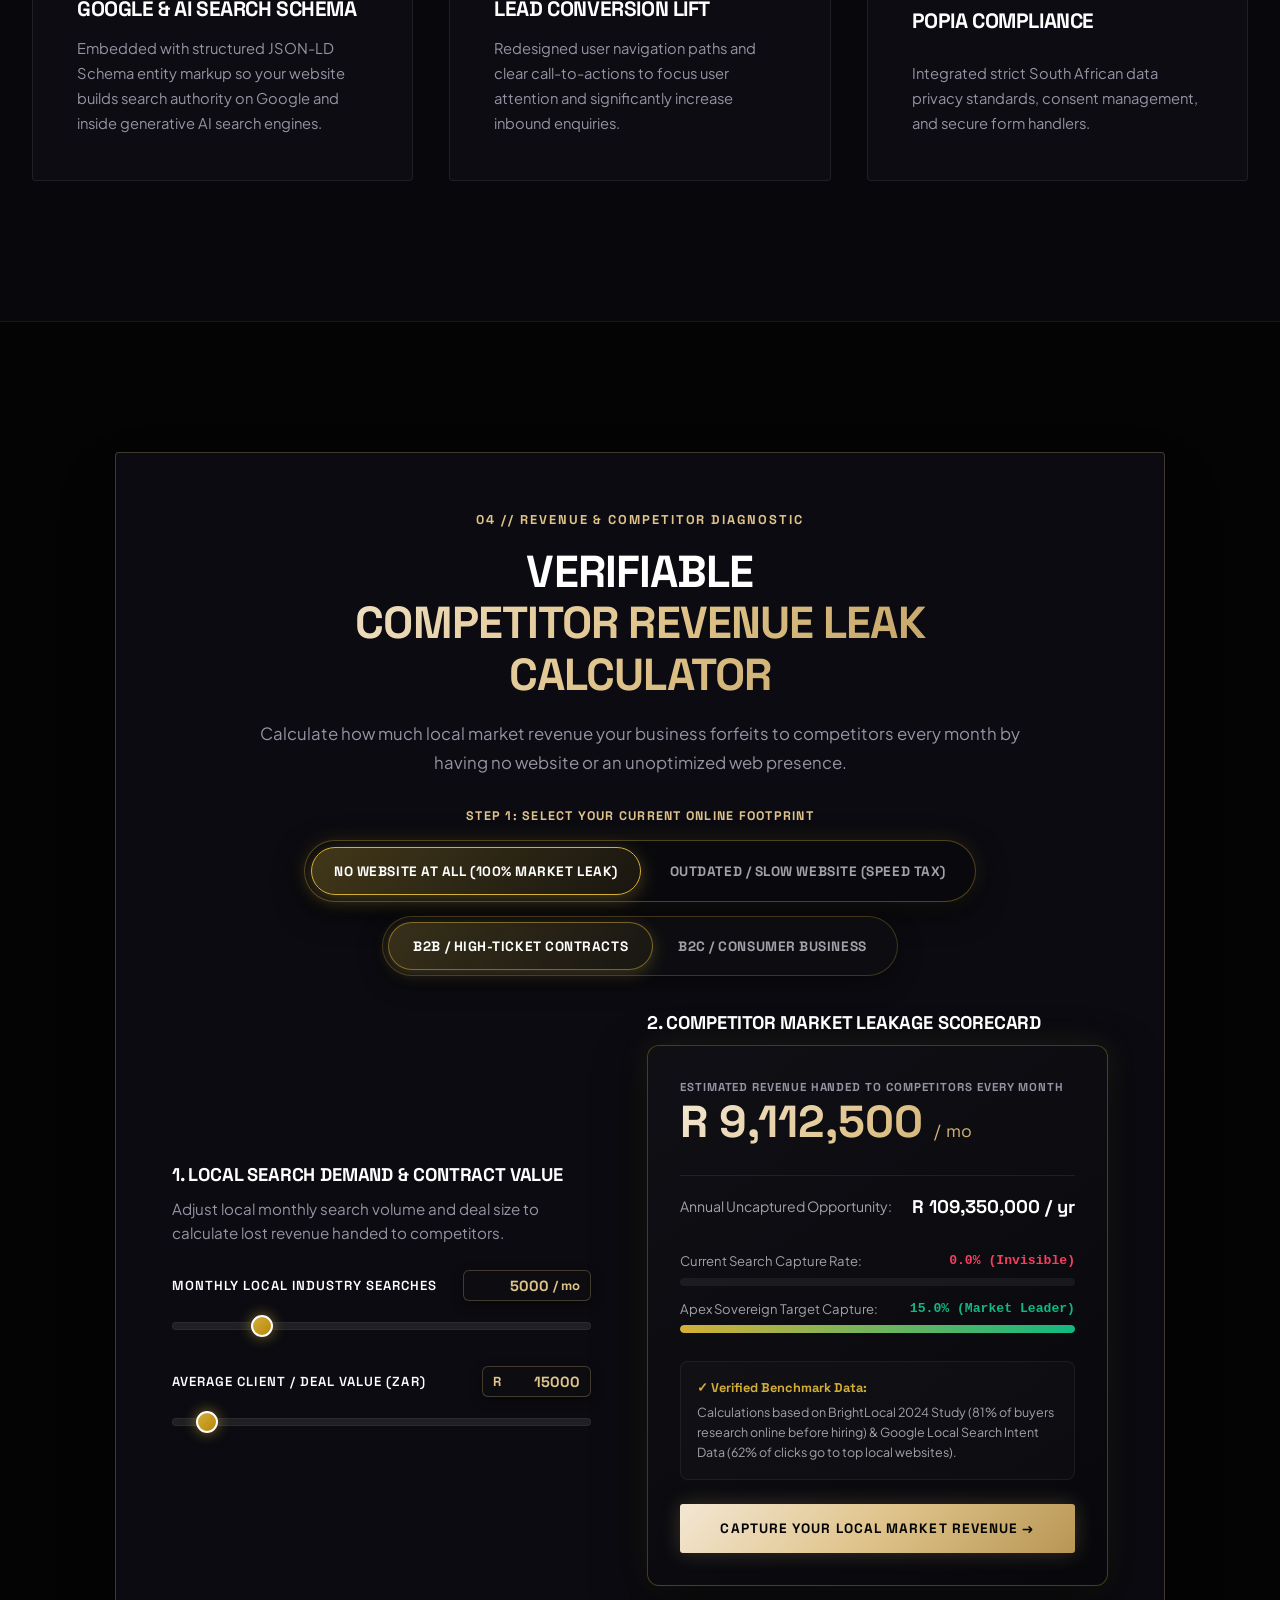
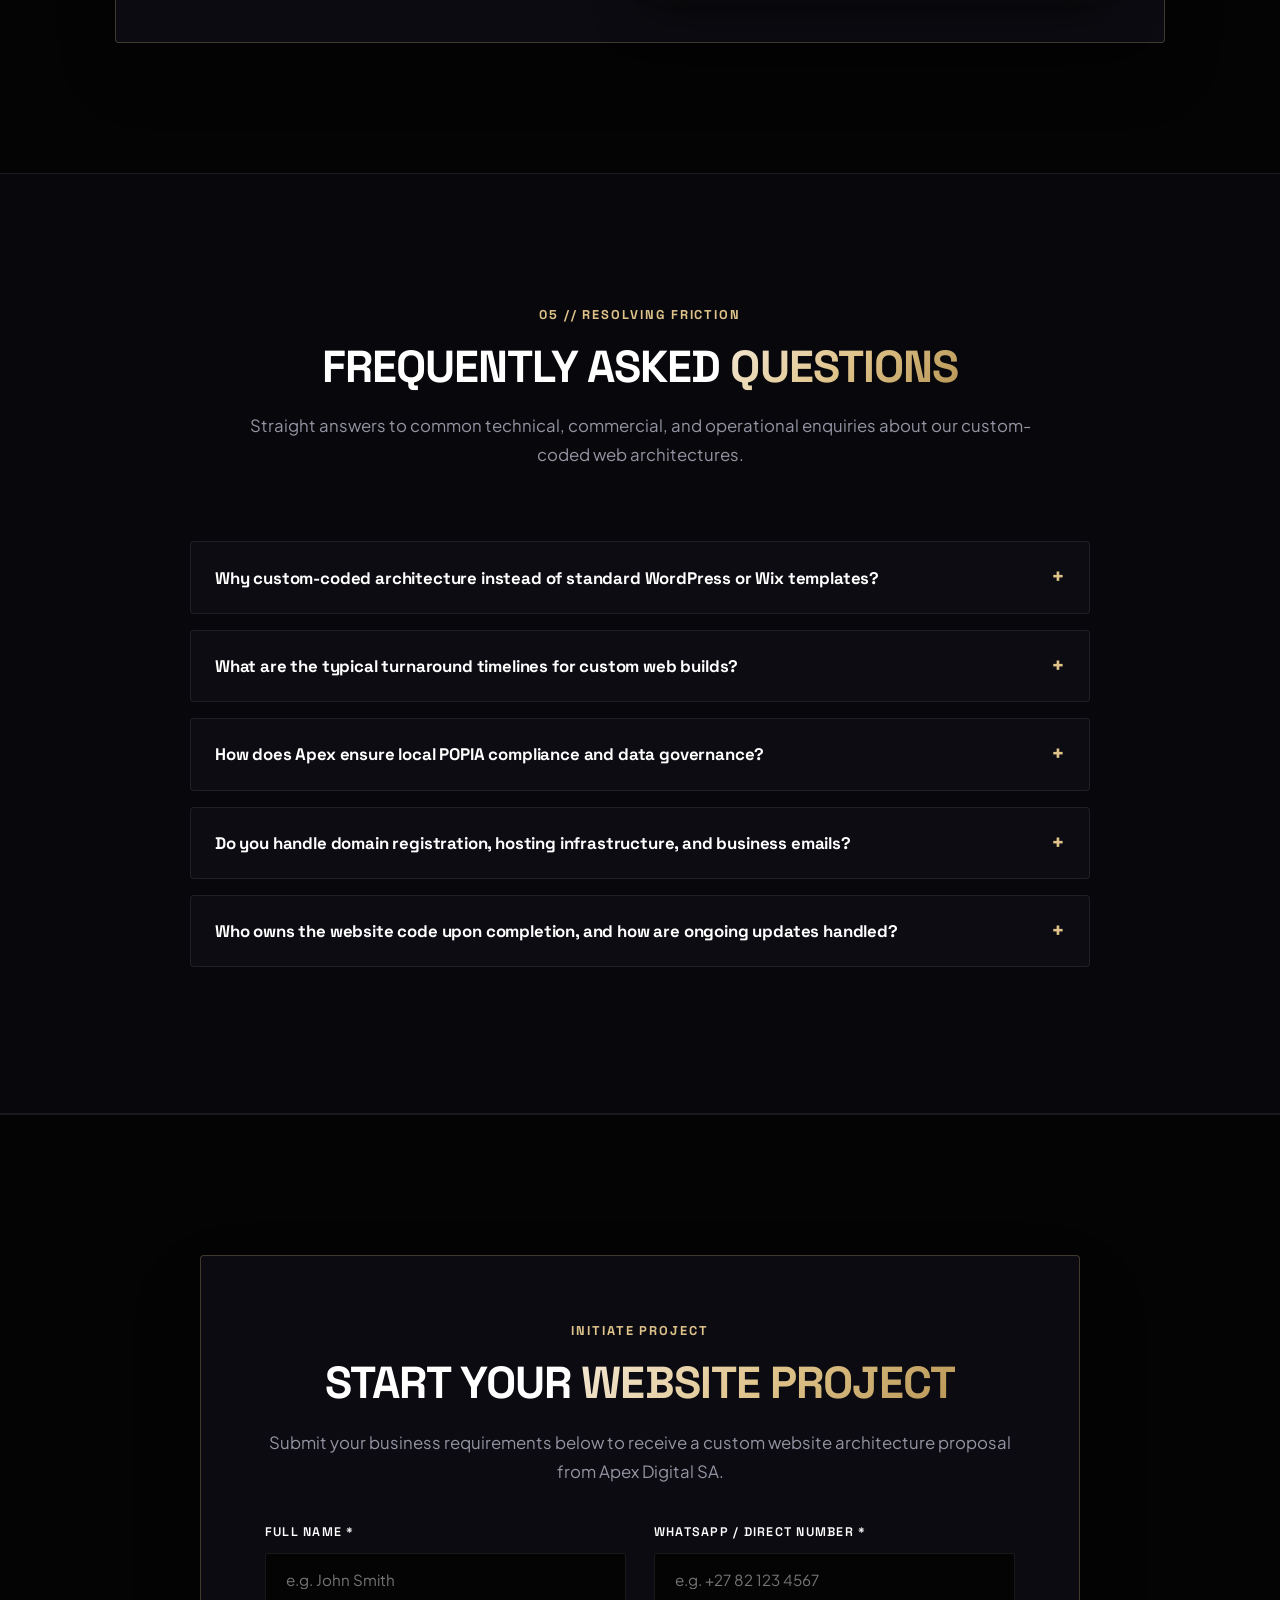
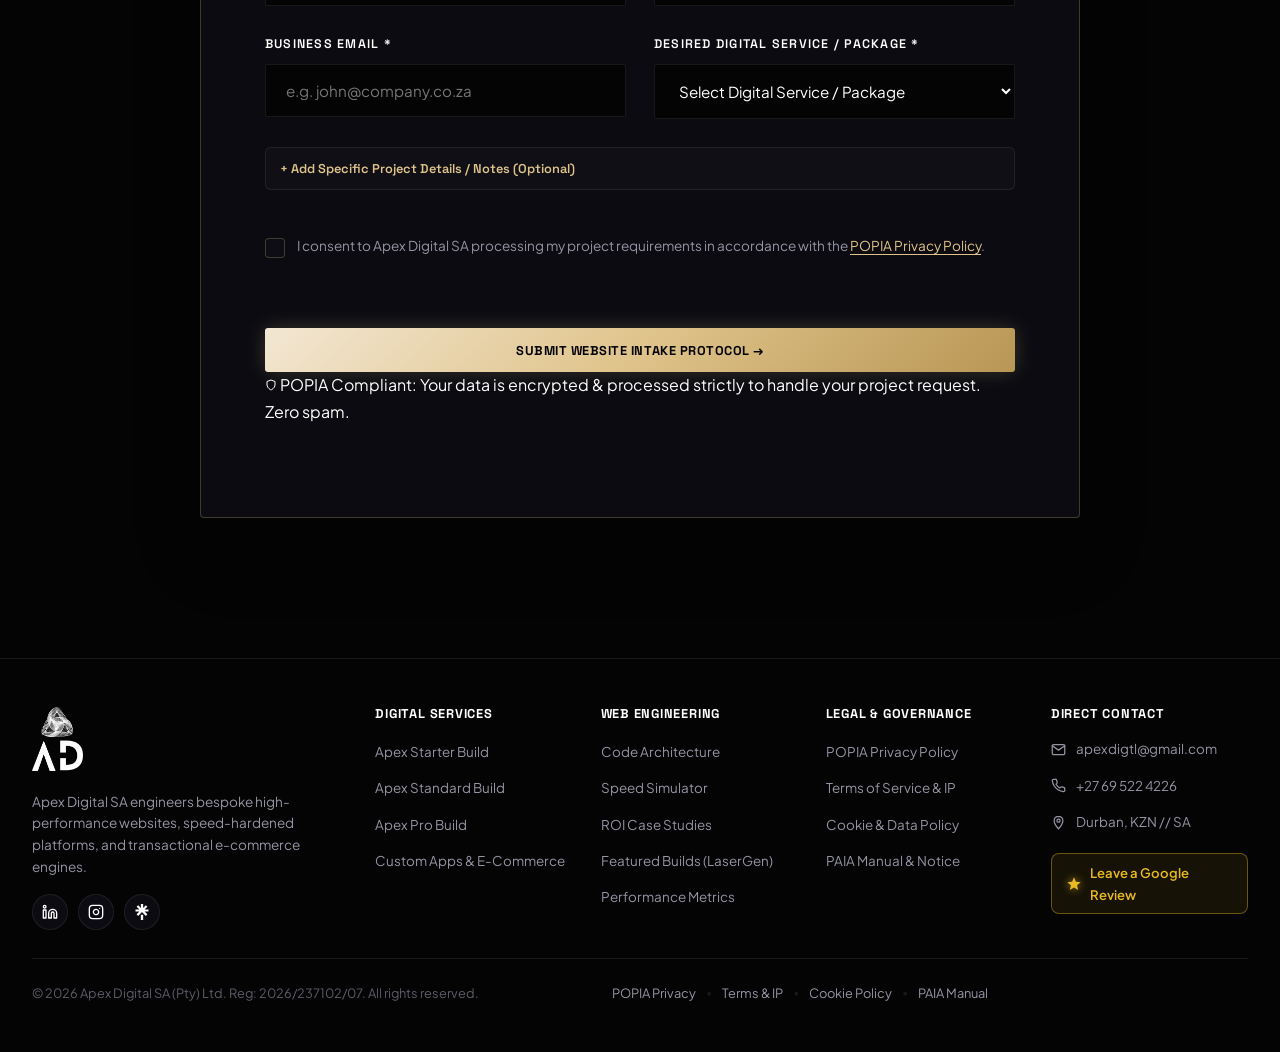
==== commit 7d82f94e: "feat(production): execute bulletproof audit remediation and benchmark standardization" ====
--- a/index.html
+++ b/index.html
@@ -45,7 +45,7 @@
   <link rel="preconnect" href="https://fonts.googleapis.com">
   <link rel="preconnect" href="https://fonts.gstatic.com" crossorigin>
   <link
-    href="https://fonts.googleapis.com/css2?family=Space+Grotesk:wght@500;600;700&family=Plus+Jakarta+Sans:ital,wght@0,300;0,400;0,500;0,600;0,700;1,400&family=Inter:wght@400;500;600;700&display=swap"
+    href="https://fonts.googleapis.com/css2?family=Space+Grotesk:wght@500;600;700&family=Plus+Jakarta+Sans:ital,wght@0,300;0,400;0,500;0,600;0,700;1,400&display=swap"
     rel="stylesheet">
 
   <!-- GSAP & ScrollTrigger Animation Engines (Deferred for High INP Performance) -->
@@ -71,7 +71,11 @@
           "ApexDigital",
           "ApexDigital SA"
         ],
-        "taxID": "2026/237102/07",
+        "identifier": {
+          "@type": "PropertyValue",
+          "propertyID": "CIPC Company Registration Number",
+          "value": "2026/237102/07"
+        },
         "url": "https://apexdigitalsa.com",
         "logo": "https://apexdigitalsa.com/assets/images/logo-dark.webp",
         "image": "https://apexdigitalsa.com/assets/images/logo-dark.webp",
@@ -84,40 +88,48 @@
         "foundingDate": "2026",
         "address": {
           "@type": "PostalAddress",
-          "streetAddress": "Umhlanga Ridge",
           "addressLocality": "Durban",
           "addressRegion": "KwaZulu-Natal",
-          "postalCode": "4319",
           "addressCountry": "ZA"
         },
-        "geo": {
-          "@type": "GeoCoordinates",
-          "latitude": -29.8587,
-          "longitude": 31.0218
-        },
         "areaServed": [
           {
-            "@type": "Country",
-            "name": "South Africa"
+            "@type": "City",
+            "name": "Durban"
+          },
+          {
+            "@type": "AdministrativeArea",
+            "name": "Umhlanga"
+          },
+          {
+            "@type": "AdministrativeArea",
+            "name": "Ballito"
           },
           {
             "@type": "AdministrativeArea",
             "name": "KwaZulu-Natal"
           },
           {
-            "@type": "AdministrativeArea",
-            "name": "Gauteng"
+            "@type": "City",
+            "name": "Johannesburg"
           },
           {
-            "@type": "AdministrativeArea",
-            "name": "Western Cape"
+            "@type": "City",
+            "name": "Cape Town"
+          },
+          {
+            "@type": "City",
+            "name": "Pretoria"
+          },
+          {
+            "@type": "Country",
+            "name": "South Africa"
           }
         ],
         "sameAs": [
           "https://www.linkedin.com/company/apex-digital-southafrica/",
           "https://www.instagram.com/apexdigital_sa/",
           "https://linktr.ee/ApexDigital_",
-          "https://share.google/1nVQq2o9XWzpIxlK1",
           "https://eservices.cipc.co.za/CompanySearch.aspx?reg=2026/237102/07"
         ],
         "knowsAbout": [
@@ -422,7 +434,7 @@
 
       <div class="nav-actions">
         <!-- Light / Dark Theme Switcher Button -->
-        <button class="theme-toggle-btn" id="theme-toggle-btn" onclick="toggleTheme()" aria-label="Toggle Theme">
+        <button type="button" class="theme-toggle-btn" id="theme-toggle-btn" onclick="toggleTheme()" aria-label="Toggle Theme">
           <svg id="theme-icon" viewBox="0 0 24 24" fill="none" stroke="currentColor" stroke-width="2">
             <path d="M21 12.79A9 9 0 1 1 11.21 3 7 7 0 0 0 21 12.79z" />
           </svg>
@@ -432,10 +444,10 @@
         <a href="/case-studies/" class="btn-champagne-inverse nav-casestudies-btn" id="nav-case-studies-btn">Case Studies</a>
 
         <!-- Primary CTA Button -->
-        <button class="btn-champagne nav-cta-btn" onclick="openModal()">Get Free Demo</button>
+        <button type="button" class="btn-champagne nav-cta-btn" onclick="openModal()">Get Free Demo</button>
 
         <!-- Mobile Menu Toggle Button -->
-        <button class="mobile-menu-toggle" id="mobile-menu-toggle" aria-label="Toggle Navigation Menu">
+        <button type="button" class="mobile-menu-toggle" id="mobile-menu-toggle" aria-label="Toggle Navigation Menu">
           <svg class="hamburger-icon" width="24" height="24" viewBox="0 0 24 24" fill="none" stroke="currentColor"
             stroke-width="2" stroke-linecap="round" stroke-linejoin="round">
             <line x1="3" y1="6" x2="21" y2="6"></line>
@@ -454,7 +466,7 @@
 
   <!-- Hero Section with 3D Parametric Wireframe Canvas Engine -->
   <section class="hero">
-    <canvas id="hero-wireframe-canvas"></canvas>
+    <canvas id="hero-wireframe-canvas" aria-hidden="true"></canvas>
 
     <div class="container">
       <div class="hero-content">
@@ -473,7 +485,7 @@
         </p>
 
         <div class="hero-actions">
-          <button class="btn-champagne" onclick="openModal()">
+          <button type="button" class="btn-champagne" onclick="openModal()">
             Claim Free Consultation + Demo Website
             <svg width="16" height="16" viewBox="0 0 24 24" fill="none" stroke="currentColor" stroke-width="2.5">
               <path d="M5 12h14M12 5l7 7-7 7" />
@@ -546,7 +558,7 @@
 
           <!-- Interactive Code-Driven Ecosystem Node Network Engine (Desktop) -->
           <div class="ecosystem-canvas-card border-beam-card desktop-only" id="ecosystem-canvas-card">
-            <canvas id="ecosystem-canvas"></canvas>
+            <canvas id="ecosystem-canvas" aria-hidden="true"></canvas>
 
             <!-- Central Gold Apex Logo Emblem -->
             <div class="ecosystem-center-badge">
@@ -643,13 +655,13 @@
 
       <!-- Category Tab Navigation Bar -->
       <div class="arch-tabs services-tabs" style="margin-bottom: 36px;">
-        <button class="arch-tab-btn service-tab-btn active" onclick="switchServiceTab('services-tab-1', event)">
+        <button type="button" class="arch-tab-btn service-tab-btn active" onclick="switchServiceTab('services-tab-1', event)">
           01 // Core Web Platforms
         </button>
-        <button class="arch-tab-btn service-tab-btn" onclick="switchServiceTab('services-tab-2', event)">
+        <button type="button" class="arch-tab-btn service-tab-btn" onclick="switchServiceTab('services-tab-2', event)">
           02 // Custom Web Apps &amp; E-Commerce
         </button>
-        <button class="arch-tab-btn service-tab-btn" onclick="switchServiceTab('services-tab-3', event)">
+        <button type="button" class="arch-tab-btn service-tab-btn" onclick="switchServiceTab('services-tab-3', event)">
           03 // AI Automation &amp; Search Authority
         </button>
       </div>
@@ -823,15 +835,15 @@
           <div class="calc-control-group">
             <label class="calc-label">Select Custom Website Build Tier</label>
             <div class="calc-btn-group" id="build-tier-group">
-              <button class="calc-tier-btn" data-tier="starter">
+              <button type="button" class="calc-tier-btn" data-tier="starter">
                 <span class="btn-tier-name">Starter Build</span>
                 <span class="btn-tier-price">Core Web Footprint</span>
               </button>
-              <button class="calc-tier-btn active" data-tier="standard">
+              <button type="button" class="calc-tier-btn active" data-tier="standard">
                 <span class="btn-tier-name">Standard Build</span>
                 <span class="btn-tier-price">Commercial Engine</span>
               </button>
-              <button class="calc-tier-btn" data-tier="pro">
+              <button type="button" class="calc-tier-btn" data-tier="pro">
                 <span class="btn-tier-name">Pro Build</span>
                 <span class="btn-tier-price">Market Dominance</span>
               </button>
@@ -1114,10 +1126,10 @@
       </div>
 
       <div class="arch-tabs">
-        <button class="arch-tab-btn active" onclick="switchTab('web', event)">01 // Custom Code Architecture</button>
-        <button class="arch-tab-btn" onclick="switchTab('cms', event)">02 // Custom Web App &amp; SaaS
+        <button type="button" class="arch-tab-btn active" onclick="switchTab('web', event)">01 // Custom Code Architecture</button>
+        <button type="button" class="arch-tab-btn" onclick="switchTab('cms', event)">02 // Custom Web App &amp; SaaS
           Architecture</button>
-        <button class="arch-tab-btn" onclick="switchTab('ecom', event)">03 // E-Commerce Architecture</button>
+        <button type="button" class="arch-tab-btn" onclick="switchTab('ecom', event)">03 // E-Commerce Architecture</button>
       </div>
 
       <div class="arch-display-card" id="arch-display">
@@ -1271,7 +1283,7 @@
             </span>
           </div>
 
-          <button onclick="openModal()" class="btn-champagne mobile-diag-cta" style="width: 100%;">
+          <button type="button" onclick="openModal()" class="btn-champagne mobile-diag-cta" style="width: 100%;">
             GET YOUR FREE DEMO WEBSITE &rarr;
           </button>
         </div>
@@ -1394,7 +1406,7 @@
                 <span id="citation-text">Calculations based on BrightLocal 2024 Study (81% of buyers research online before hiring) &amp; Google Local Search Intent Data (62% of clicks go to top local websites).</span>
               </div>
 
-              <button onclick="openModal()" class="btn-champagne sim-cta-btn" id="sim-cta-btn">
+              <button type="button" onclick="openModal()" class="btn-champagne sim-cta-btn" id="sim-cta-btn">
                 CAPTURE YOUR LOCAL MARKET REVENUE &rarr;
               </button>
             </div>
@@ -1417,55 +1429,55 @@
       <div class="faq-grid" style="max-width: 900px; margin: 0 auto;">
         <!-- FAQ Item 1 -->
         <div class="faq-item">
-          <button class="faq-trigger" onclick="toggleFaq(event)">
+          <button type="button" class="faq-trigger" onclick="toggleFaq(event)" aria-expanded="false" aria-controls="faq-content-1">
             <span>Why custom-coded architecture instead of standard WordPress or Wix templates?</span>
             <span class="faq-icon">+</span>
           </button>
-          <div class="faq-content">
+          <div class="faq-content" id="faq-content-1">
             <p>Custom-coded architecture frees your business from the rigid constraints and script bloat of generic CMS templates, allowing us to build an uncompromising digital reflection of your brand. While we can deploy on WordPress or Wix when specific client workflows demand it, our custom engineering gives us granular control over both the technical backend (structured data, Core Web Vitals, and AI search crawlers) and the frontend conversion UX. This ensures your website is engineered to rank on Google and AI search engines, load instantly, and actively convert traffic—all with 100% full source code ownership and zero proprietary platform lock-in.</p>
           </div>
         </div>
 
         <!-- FAQ Item 2 -->
         <div class="faq-item">
-          <button class="faq-trigger" onclick="toggleFaq(event)">
+          <button type="button" class="faq-trigger" onclick="toggleFaq(event)" aria-expanded="false" aria-controls="faq-content-2">
             <span>What are the typical turnaround timelines for custom web builds?</span>
             <span class="faq-icon">+</span>
           </button>
-          <div class="faq-content">
+          <div class="faq-content" id="faq-content-2">
             <p>Project timelines are structured around agile engineering sprints: Starter single-page landing pages typically deploy within 3 to 5 business days, Standard multi-page commercial platforms within 7 to 14 business days, and Pro builds or complex web applications from 14+ business days. Timelines are collaborative benchmarks and depend directly on the prompt delivery of brand assets, copy, media, and sign-offs. Apex operates with disciplined sprint velocity, but build speed is anchored by how swiftly project assets are provided.</p>
           </div>
         </div>
 
         <!-- FAQ Item 3 -->
         <div class="faq-item">
-          <button class="faq-trigger" onclick="toggleFaq(event)">
+          <button type="button" class="faq-trigger" onclick="toggleFaq(event)" aria-expanded="false" aria-controls="faq-content-3">
             <span>How does Apex ensure local POPIA compliance and data governance?</span>
             <span class="faq-icon">+</span>
           </button>
-          <div class="faq-content">
+          <div class="faq-content" id="faq-content-3">
             <p>We integrate industry-standard data protection protocols into every build—including SSL/TLS transport encryption, secure form routing, and transparent legal policy notices (POPIA Privacy Notices, Terms of Service, and Cookie Policies). Because regulatory requirements vary by industry vertical, we actively liaise with each client to configure compliance disclaimers and privacy notices tailored specifically to their commercial operations, ensuring total legal transparency from day one.</p>
           </div>
         </div>
 
         <!-- FAQ Item 4 -->
         <div class="faq-item">
-          <button class="faq-trigger" onclick="toggleFaq(event)">
+          <button type="button" class="faq-trigger" onclick="toggleFaq(event)" aria-expanded="false" aria-controls="faq-content-4">
             <span>Do you handle domain registration, hosting infrastructure, and business emails?</span>
             <span class="faq-icon">+</span>
           </button>
-          <div class="faq-content">
+          <div class="faq-content" id="faq-content-4">
             <p>Yes. Apex Digital collaborates directly with specialized, enterprise-grade cloud and infrastructure partners to provide end-to-end operational coverage. We orchestrate DNS configuration, cloud hosting deployment, domain provisioning, and business email integration (such as Google Workspace or Microsoft 365) in tandem with our infrastructure partners. Every deployment is tailored to your business architecture—contact us during your discovery consultation for specific setup requirements.</p>
           </div>
         </div>
 
         <!-- FAQ Item 5 -->
         <div class="faq-item">
-          <button class="faq-trigger" onclick="toggleFaq(event)">
+          <button type="button" class="faq-trigger" onclick="toggleFaq(event)" aria-expanded="false" aria-controls="faq-content-5">
             <span>Who owns the website code upon completion, and how are ongoing updates handled?</span>
             <span class="faq-icon">+</span>
           </button>
-          <div class="faq-content">
+          <div class="faq-content" id="faq-content-5">
             <p>You own 100% of your website code, repository access, and design assets upon full project completion—free from monthly builder hostage fees. To maintain peak operational performance, we offer structured ongoing maintenance tiers: pure technical support (security hardening, continuous backups, and framework updates) as well as hybrid Growth tiers (technical maintenance + ongoing SEO authority to preserve ranking power). Bespoke SLA retainers are also custom-tailored post-launch based on your team's exact operational requirements.</p>
           </div>
         </div>
@@ -1491,6 +1503,11 @@
           <input type="hidden" name="_subject" value="New Website Project Request - Apex Digital SA">
           <input type="hidden" name="_captcha" value="false">
           <input type="hidden" name="_template" value="table">
+
+          <!-- Anti-Spam Honeypot Trap (Hidden from users) -->
+          <div class="hp-wrap" aria-hidden="true">
+            <input type="text" name="_apex_honey" class="hp-shield" tabindex="-1" autocomplete="off">
+          </div>
 
           <div class="form-grid">
             <div class="form-group">
@@ -1533,6 +1550,14 @@
               </details>
             </div>
 
+            <div class="form-group form-full form-popia-group">
+              <label class="form-checkbox-label">
+                <input type="checkbox" name="popia_consent" id="intake-popia-consent" required class="form-checkbox">
+                <span class="checkbox-custom"></span>
+                <span class="checkbox-text">I consent to Apex Digital SA processing my project requirements in accordance with the <a href="#" onclick="openLegalModal('popia'); return false;">POPIA Privacy Policy</a>.</span>
+              </label>
+            </div>
+
             <div class="form-full" style="margin-top: 8px;">
               <button type="submit" id="intake-submit-btn" class="btn-champagne" style="width: 100%;">
                 Submit Website Intake Protocol &rarr;
@@ -1557,7 +1582,7 @@
   <!-- Modal Strategy Popup -->
   <div class="modal-overlay" id="modal">
     <div class="modal-content border-beam-card">
-      <button class="modal-close" onclick="closeModal()">&times;</button>
+      <button type="button" class="modal-close" onclick="closeModal()" aria-label="Close Modal">&times;</button>
       <h3 class="modal-title">
         CLAIM YOUR <span class="text-champagne-gradient">DEMO WEBSITE</span>
       </h3>
@@ -1572,6 +1597,11 @@
         <input type="hidden" name="_captcha" value="false">
         <input type="hidden" name="_template" value="table">
 
+        <!-- Anti-Spam Honeypot Trap (Hidden from users) -->
+        <div class="hp-wrap" aria-hidden="true">
+          <input type="text" name="_apex_honey" class="hp-shield" tabindex="-1" autocomplete="off">
+        </div>
+
         <div class="form-group" style="margin-bottom: 16px;">
           <label class="form-label">Full Name</label>
           <input type="text" name="name" class="form-input" placeholder="Your Name" required>
@@ -1580,10 +1610,19 @@
           <label class="form-label">Direct Contact Number / WhatsApp</label>
           <input type="tel" name="phone" class="form-input" placeholder="e.g. +27 82 123 4567" required>
         </div>
-        <div class="form-group" style="margin-bottom: 24px;">
+        <div class="form-group" style="margin-bottom: 20px;">
           <label class="form-label">Email Address</label>
           <input type="email" name="email" class="form-input" placeholder="name@company.com" required>
         </div>
+
+        <div class="form-group form-popia-group" style="margin-bottom: 20px;">
+          <label class="form-checkbox-label">
+            <input type="checkbox" name="popia_consent" id="modal-popia-consent" required class="form-checkbox">
+            <span class="checkbox-custom"></span>
+            <span class="checkbox-text">I consent to Apex Digital SA processing my project details in accordance with the <a href="#" onclick="openLegalModal('popia'); return false;">POPIA Privacy Policy</a>.</span>
+          </label>
+        </div>
+
         <button type="submit" id="modal-submit-btn" class="btn-champagne" style="width: 100%;">
           Request Free Consultation &amp; Demo Website
         </button>
@@ -1727,14 +1766,14 @@
     <div class="modal-content legal-modal-content border-beam-card">
       <div class="legal-modal-header">
         <h3>APEX DIGITAL <span class="text-champagne-gradient">LEGAL &amp; GOVERNANCE</span></h3>
-        <button class="modal-close" onclick="closeLegalModal()">&times;</button>
+        <button type="button" class="modal-close" onclick="closeLegalModal()" aria-label="Close Legal Governance Modal">&times;</button>
       </div>
       
       <div class="legal-nav-tabs">
-        <button class="legal-tab-btn active" data-tab="popia" onclick="switchLegalTab('popia')">1. POPIA Privacy Policy</button>
-        <button class="legal-tab-btn" data-tab="terms" onclick="switchLegalTab('terms')">2. Terms of Service &amp; IP</button>
-        <button class="legal-tab-btn" data-tab="cookies" onclick="switchLegalTab('cookies')">3. Cookie &amp; Local Data</button>
-        <button class="legal-tab-btn" data-tab="paia" onclick="switchLegalTab('paia')">4. PAIA &amp; Info Officer</button>
+        <button type="button" class="legal-tab-btn active" data-tab="popia" onclick="switchLegalTab('popia')">1. POPIA Privacy Policy</button>
+        <button type="button" class="legal-tab-btn" data-tab="terms" onclick="switchLegalTab('terms')">2. Terms of Service &amp; IP</button>
+        <button type="button" class="legal-tab-btn" data-tab="cookies" onclick="switchLegalTab('cookies')">3. Cookie &amp; Local Data</button>
+        <button type="button" class="legal-tab-btn" data-tab="paia" onclick="switchLegalTab('paia')">4. PAIA &amp; Info Officer</button>
       </div>
 
       <div class="legal-modal-body">
@@ -1834,7 +1873,7 @@
   <div id="chatbot-backdrop" class="chatbot-backdrop hidden" aria-hidden="true"></div>
   <div id="apex-chatbot-container">
     <!-- Floating Trigger Button (Gold Apex Logo) -->
-    <button id="chatbot-trigger" aria-label="Open Apex Results Assistant">
+    <button type="button" id="chatbot-trigger" aria-label="Open Apex Results Assistant">
       <div class="trigger-icon">
         <img src="assets/images/logo-icon-gold.webp" alt="Apex Logo" class="trigger-logo-img" width="24" height="24" loading="lazy">
       </div>
@@ -1863,7 +1902,7 @@
             <p class="chat-subtitle">Online 24/7 • Intelligent Web & Systems Architect</p>
           </div>
         </div>
-        <button id="chatbot-close" aria-label="Close Chat Window">
+        <button type="button" id="chatbot-close" aria-label="Close Chat Window">
           <svg width="18" height="18" viewBox="0 0 24 24" fill="none" stroke="currentColor" stroke-width="2">
             <line x1="18" y1="6" x2="6" y2="18"></line>
             <line x1="6" y1="6" x2="18" y2="18"></line>
--- a/styles.css
+++ b/styles.css
@@ -6077,5 +6077,108 @@
   }
 }
 
-
-
+/* ==========================================================================
+   FORM SECURITY (HONEYPOT) & POPIA AFFIRMATIVE CONSENT CONTROLS
+   ========================================================================== */
+.hp-wrap {
+  display: none !important;
+  position: absolute !important;
+  left: -9999px !important;
+  opacity: 0 !important;
+  pointer-events: none !important;
+  height: 0 !important;
+  width: 0 !important;
+}
+
+.form-popia-group {
+  margin-top: 14px;
+  margin-bottom: 12px;
+}
+
+.form-checkbox-label {
+  display: flex;
+  align-items: flex-start;
+  gap: 12px;
+  cursor: pointer;
+  font-size: 0.85rem;
+  line-height: 1.5;
+  color: var(--text-muted);
+  user-select: none;
+  min-height: 48px;
+  padding: 4px 0;
+}
+
+.form-checkbox {
+  position: absolute;
+  opacity: 0;
+  cursor: pointer;
+  height: 0;
+  width: 0;
+}
+
+.checkbox-custom {
+  position: relative;
+  flex-shrink: 0;
+  width: 20px;
+  height: 20px;
+  margin-top: 2px;
+  background: rgba(14, 14, 20, 0.9);
+  border: 1.5px solid var(--border-champagne);
+  border-radius: 4px;
+  transition: all 0.25s cubic-bezier(0.16, 1, 0.3, 1);
+}
+
+[data-theme="light"] .checkbox-custom {
+  background: #FFFFFF;
+  border-color: rgba(184, 146, 85, 0.4);
+}
+
+.form-checkbox-label:hover .checkbox-custom {
+  border-color: var(--champagne);
+  box-shadow: 0 0 10px var(--champagne-glow);
+}
+
+.form-checkbox:focus-visible ~ .checkbox-custom {
+  outline: 2px solid var(--champagne);
+  outline-offset: 2px;
+}
+
+.form-checkbox:checked ~ .checkbox-custom {
+  background: var(--champagne);
+  border-color: var(--champagne);
+}
+
+.checkbox-custom::after {
+  content: "";
+  position: absolute;
+  display: none;
+  left: 6px;
+  top: 2px;
+  width: 5px;
+  height: 10px;
+  border: solid #040405;
+  border-width: 0 2px 2px 0;
+  transform: rotate(45deg);
+}
+
+[data-theme="light"] .checkbox-custom::after {
+  border-color: #FFFFFF;
+}
+
+.form-checkbox:checked ~ .checkbox-custom::after {
+  display: block;
+}
+
+.checkbox-text a {
+  color: var(--champagne);
+  text-decoration: underline;
+  text-underline-offset: 3px;
+  transition: color 0.2s ease;
+}
+
+.checkbox-text a:hover {
+  color: var(--text-white);
+}
+
+
+
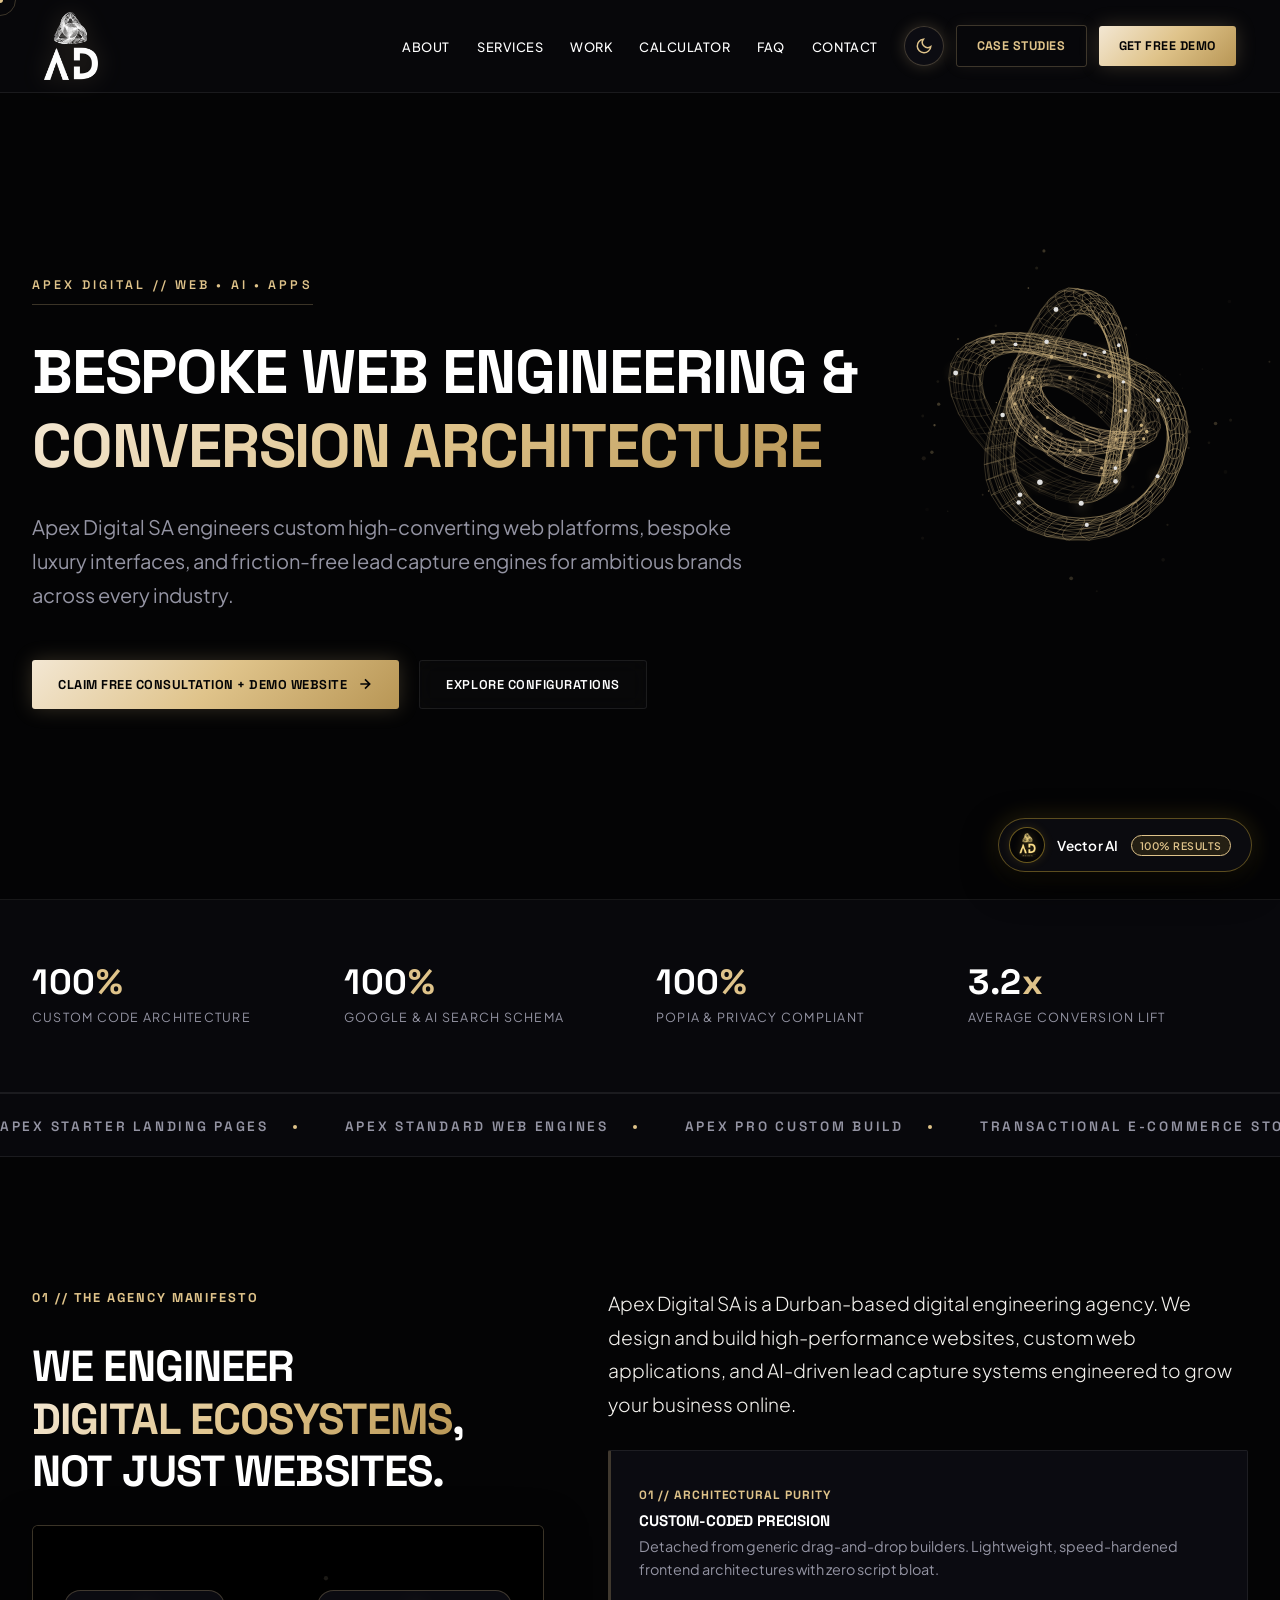
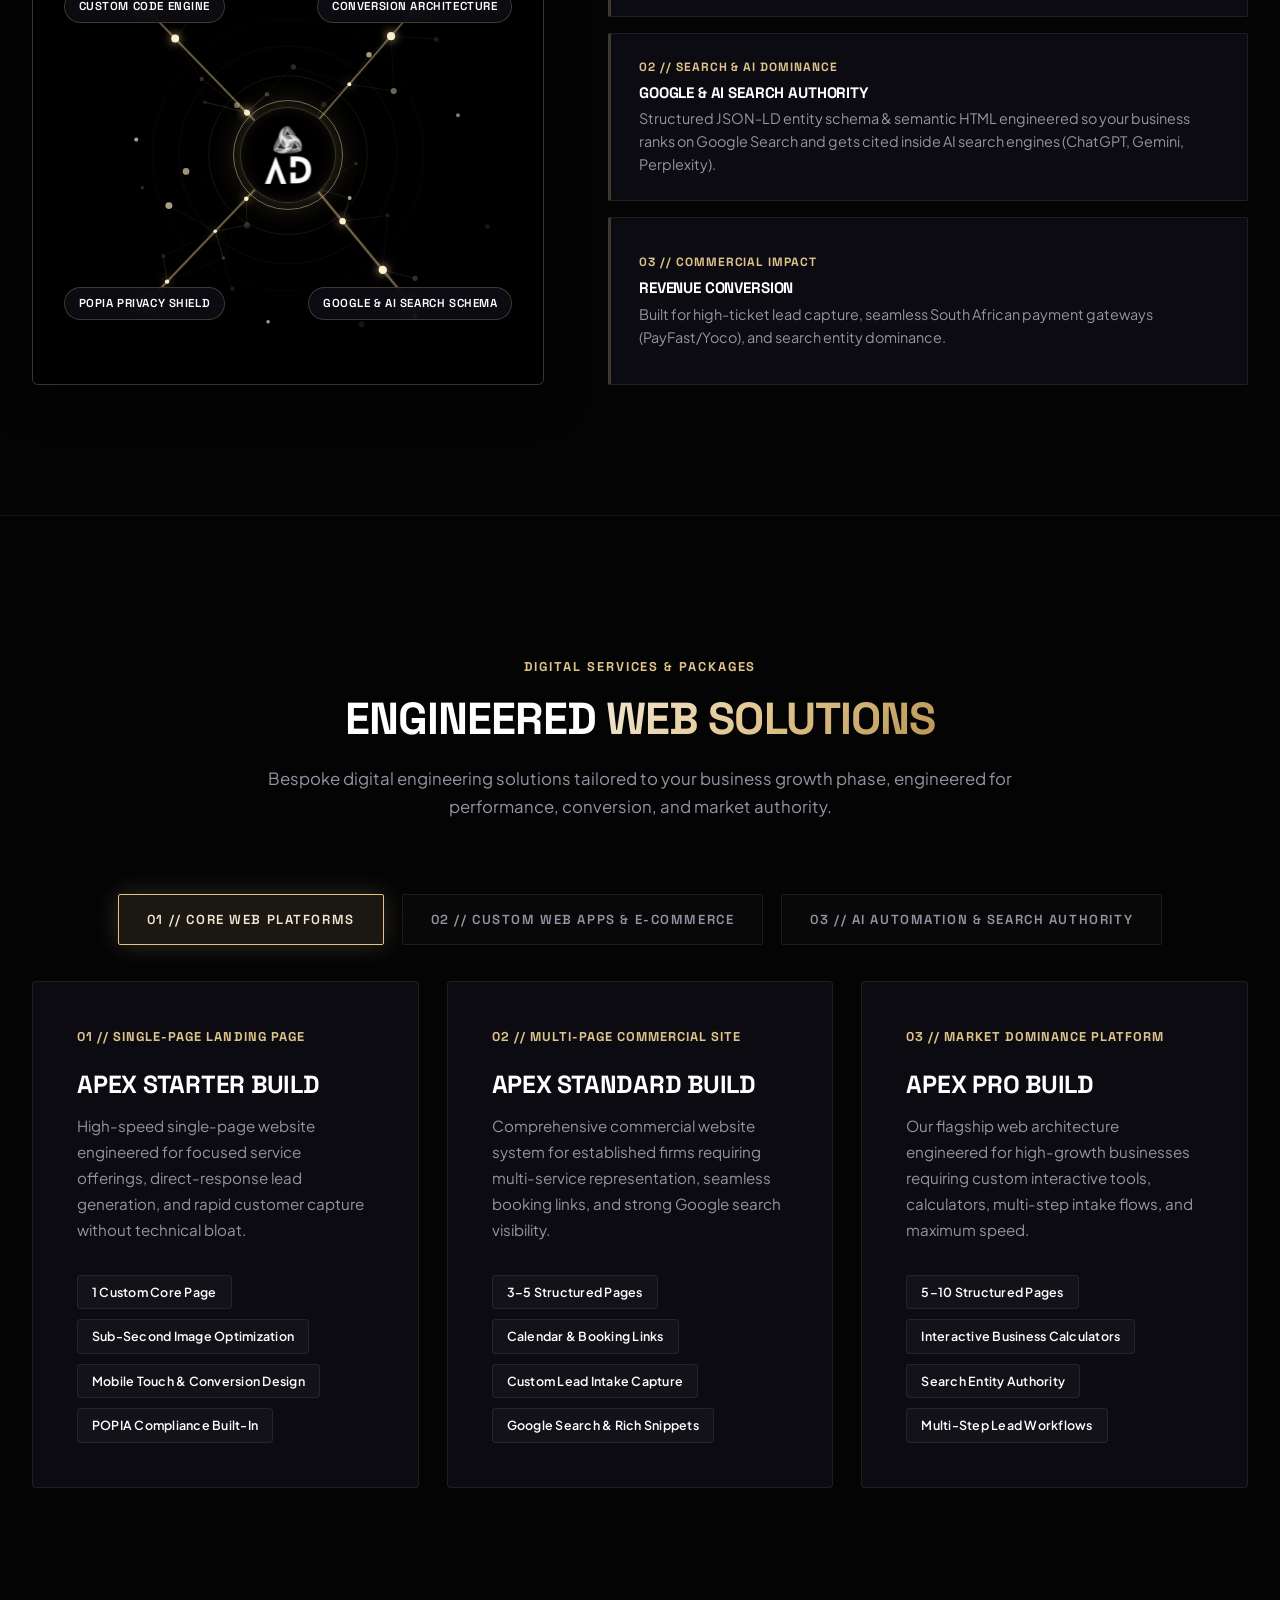
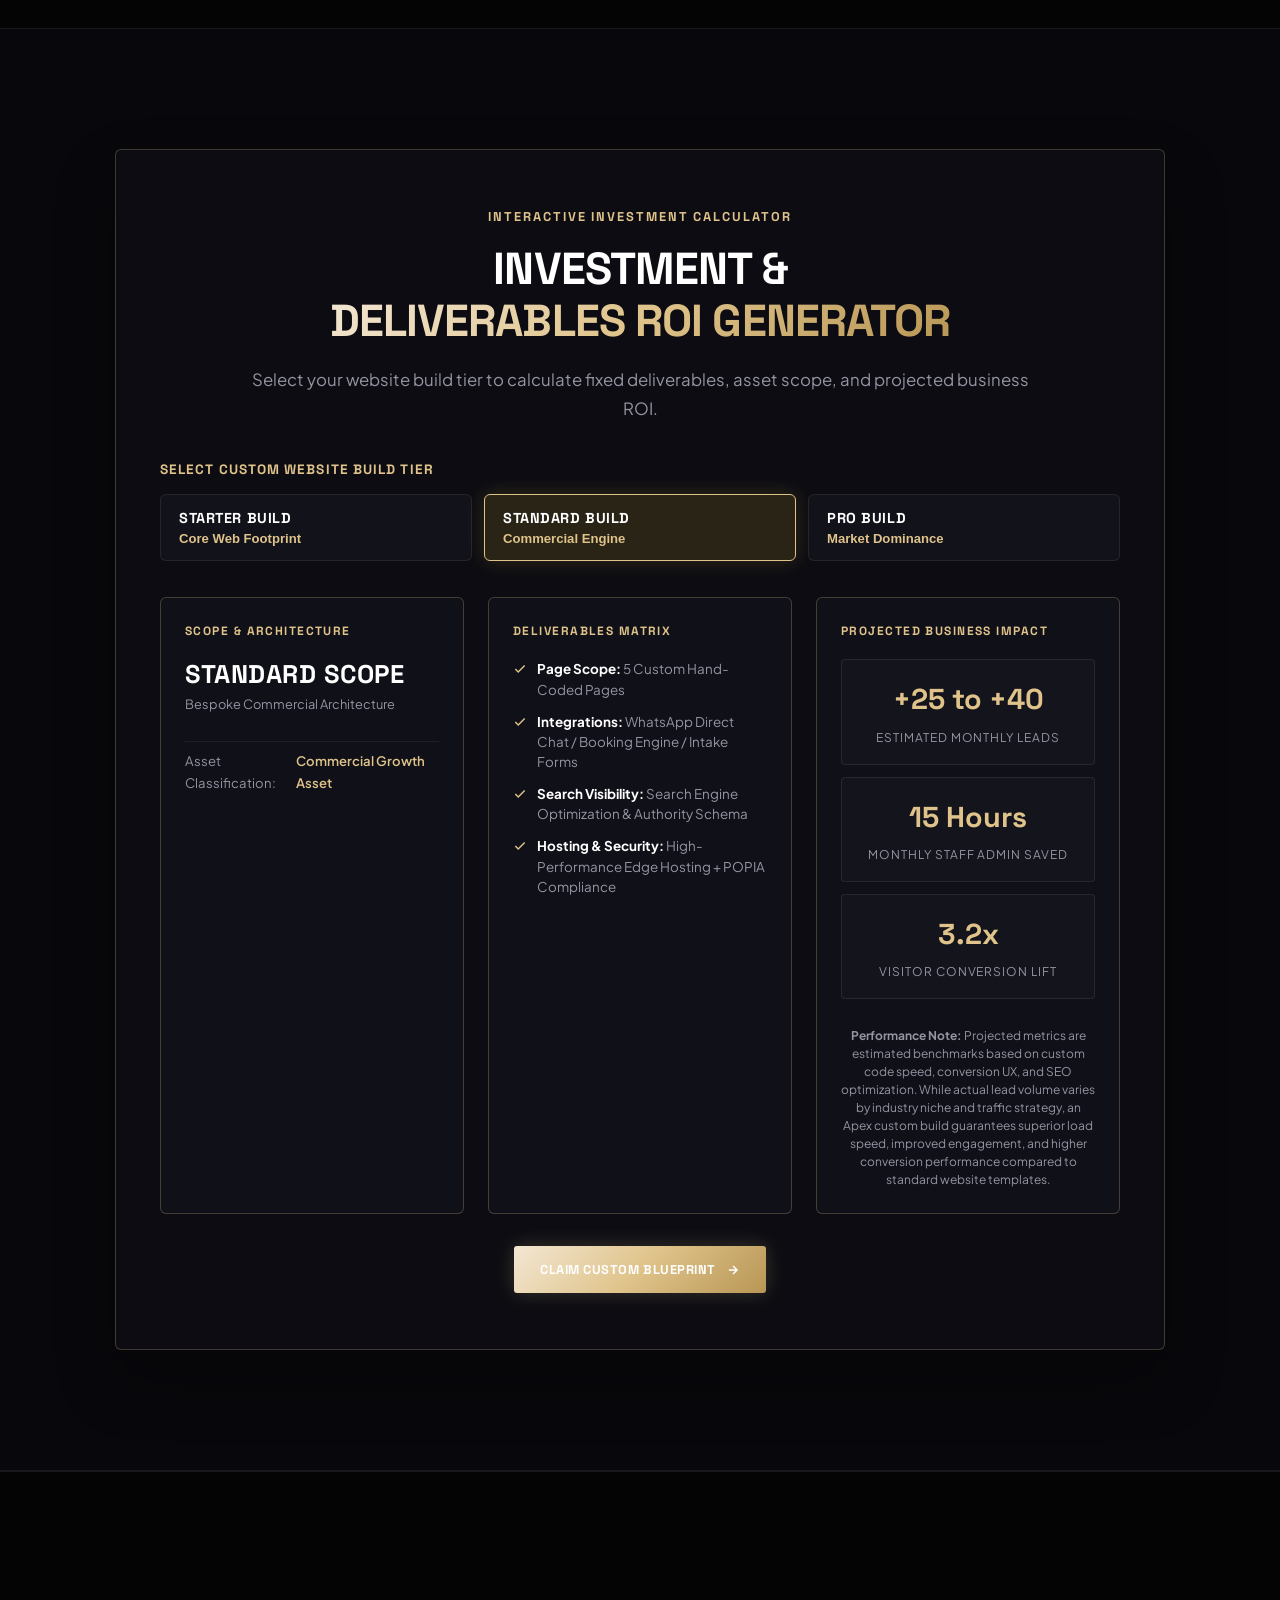
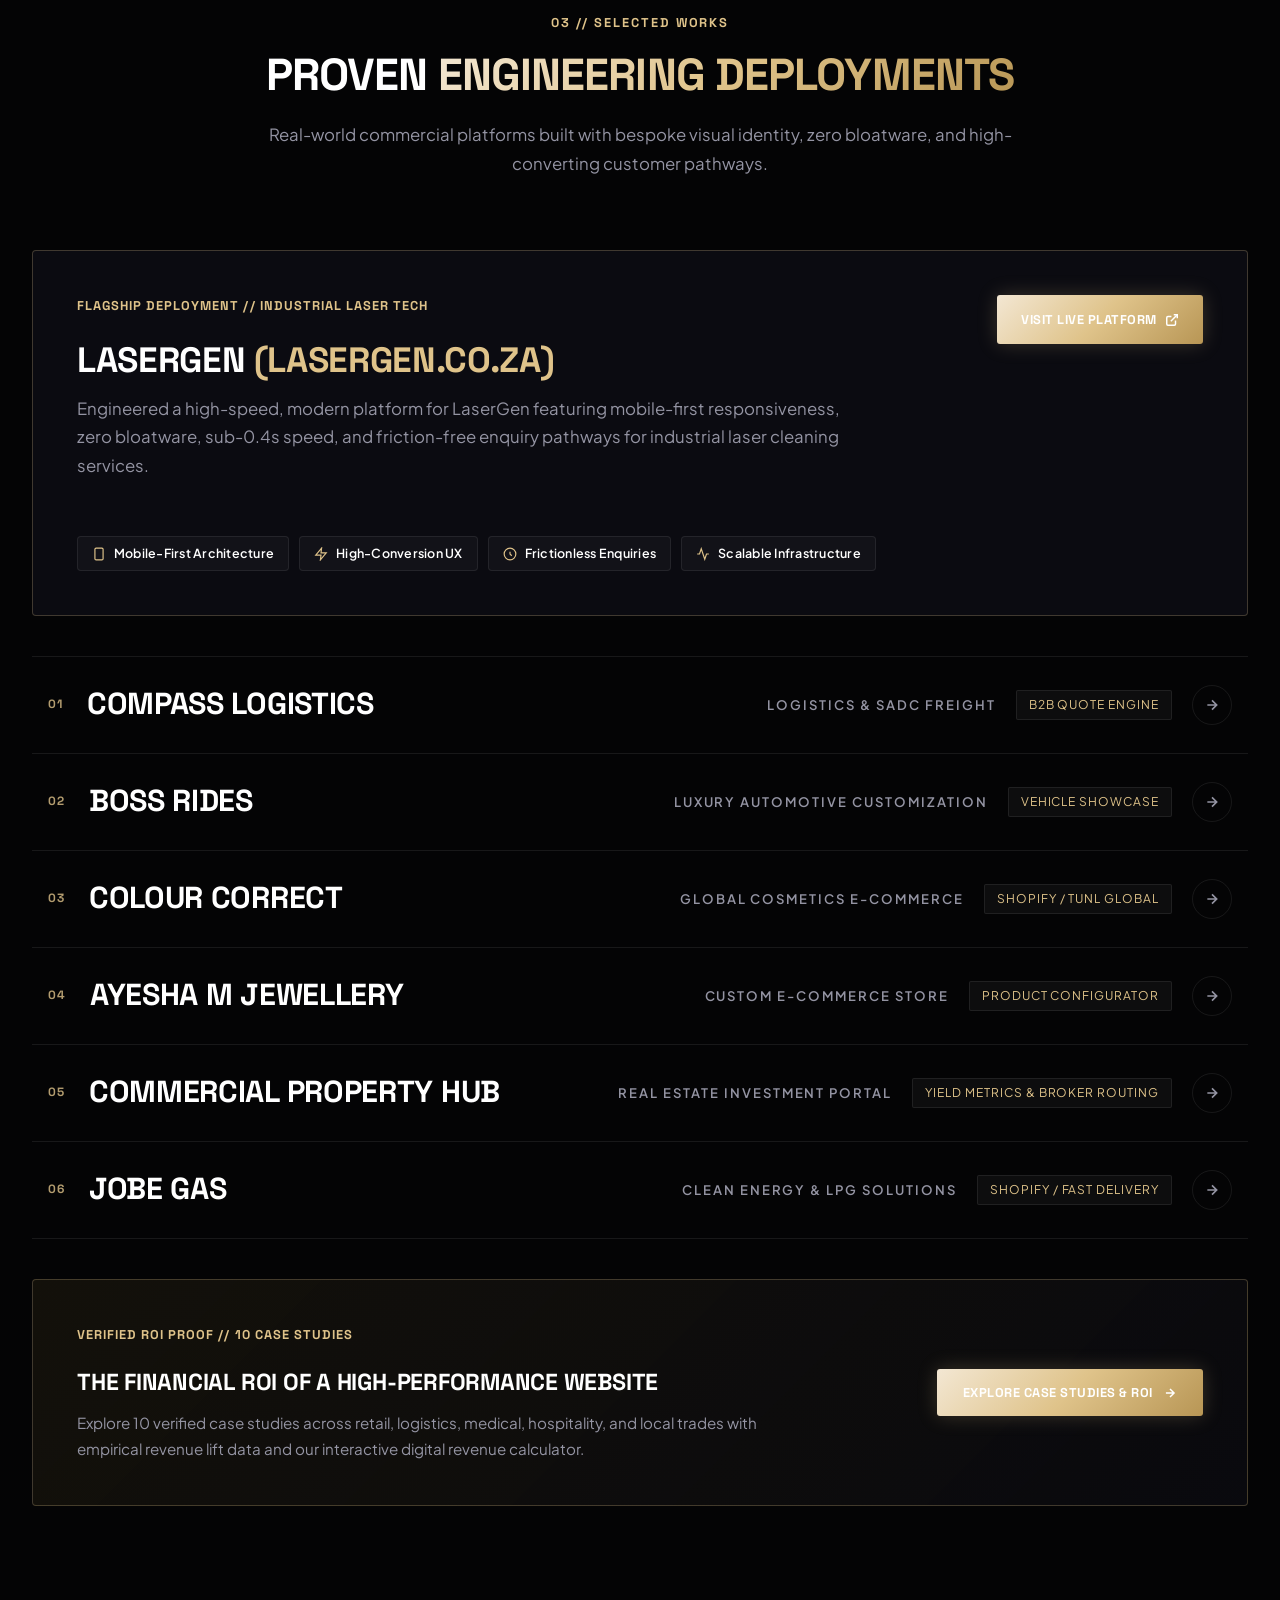
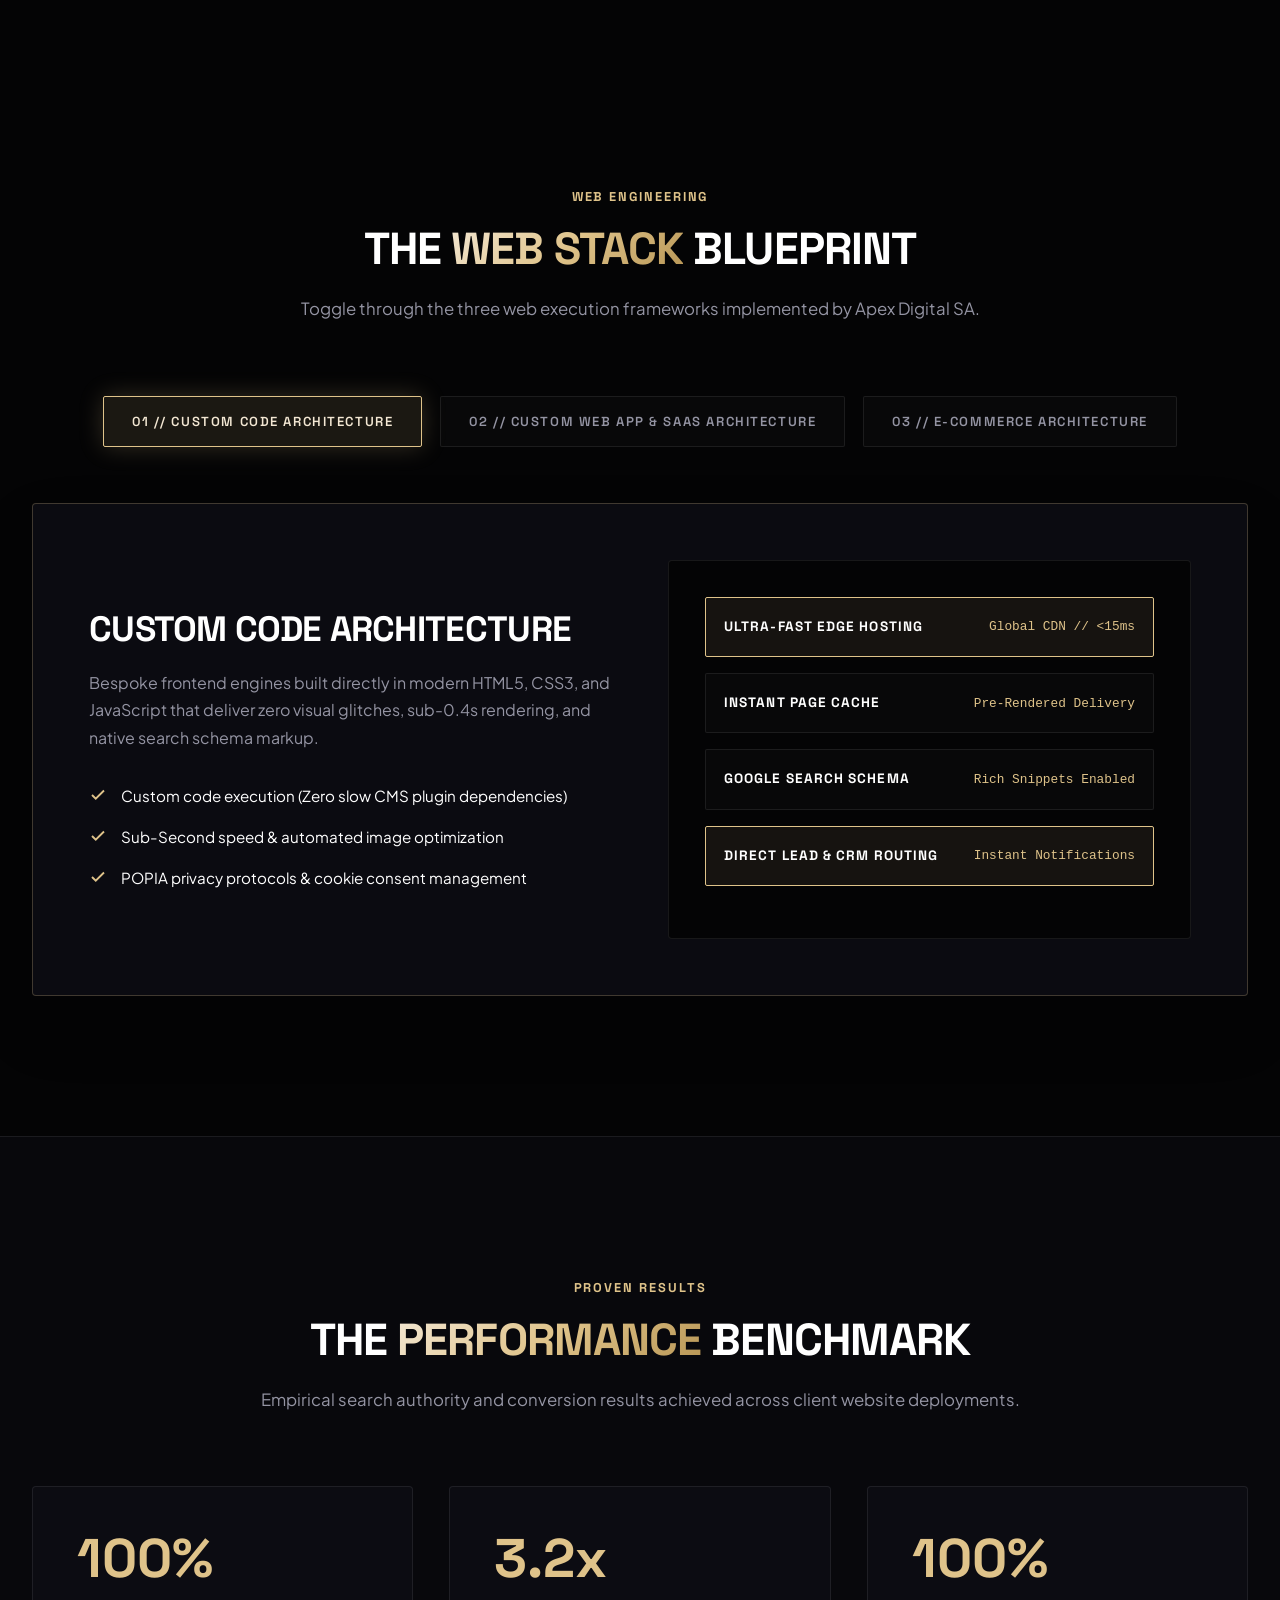
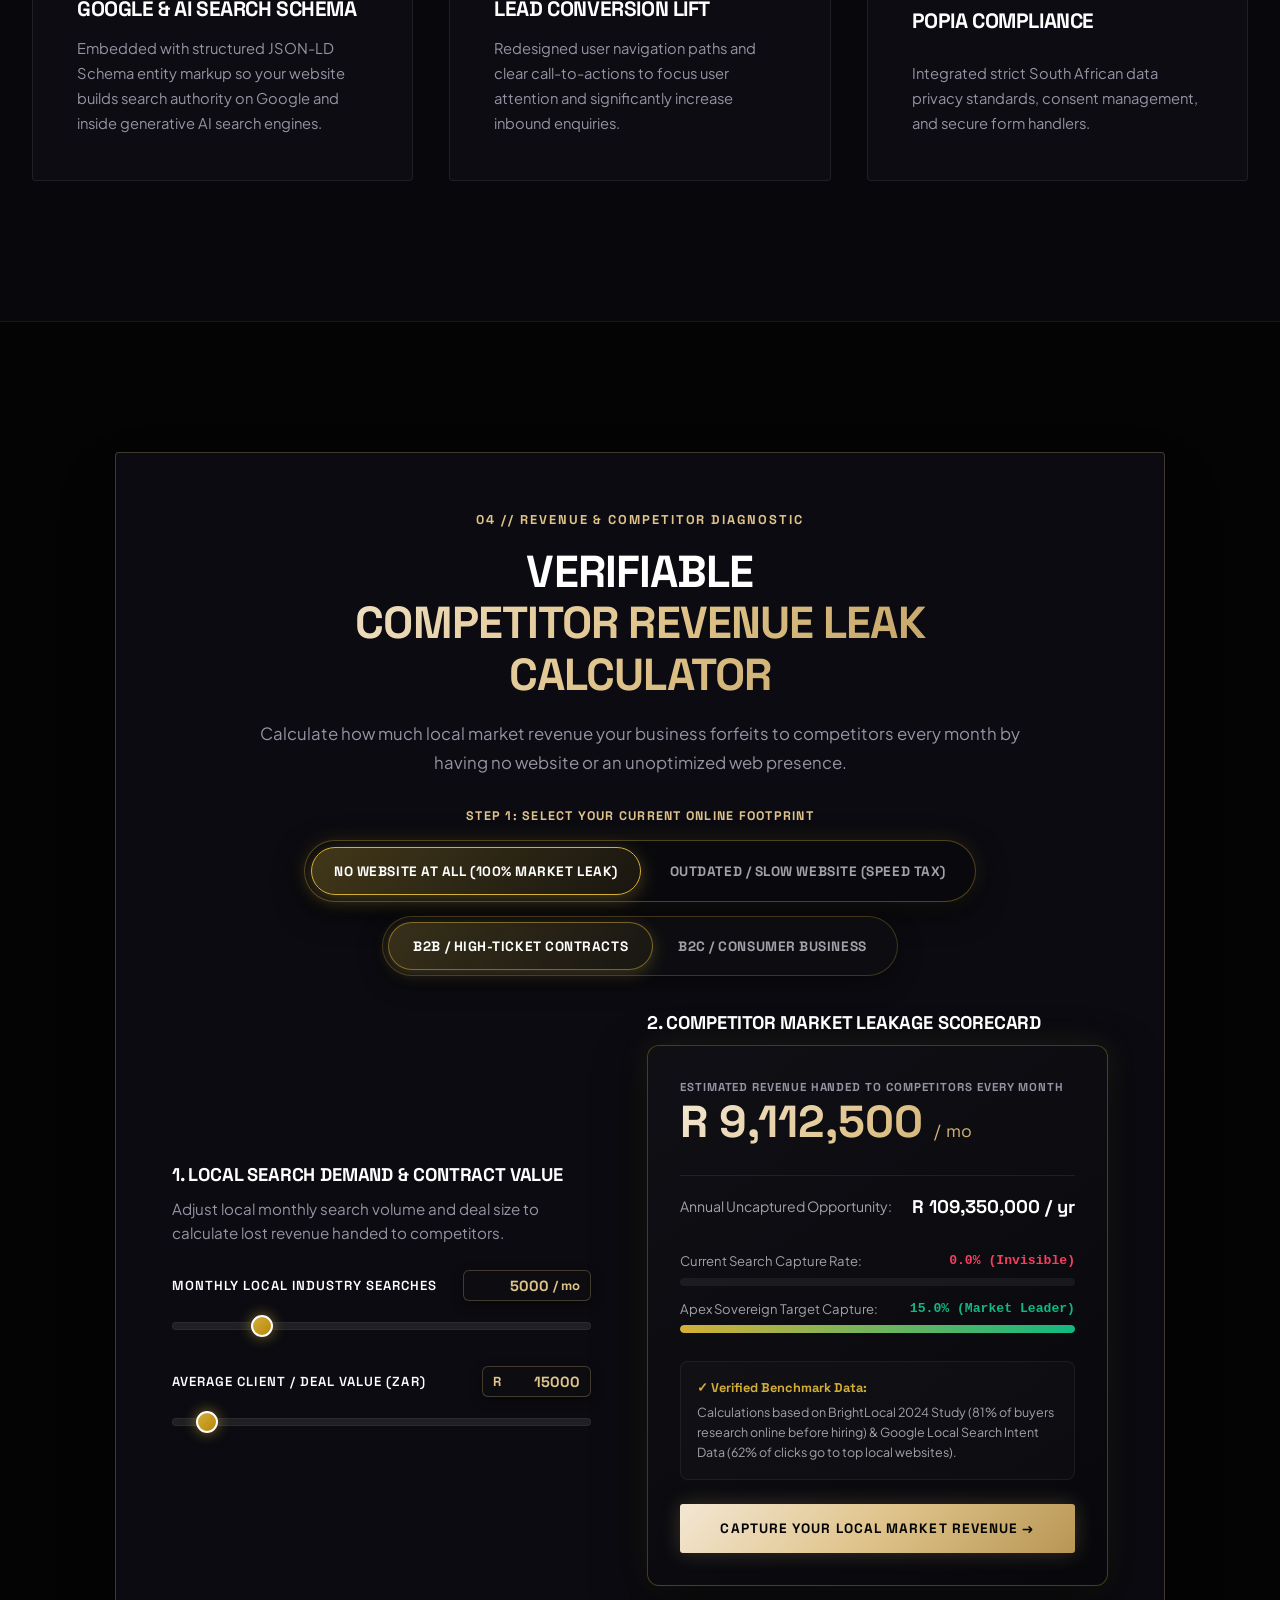
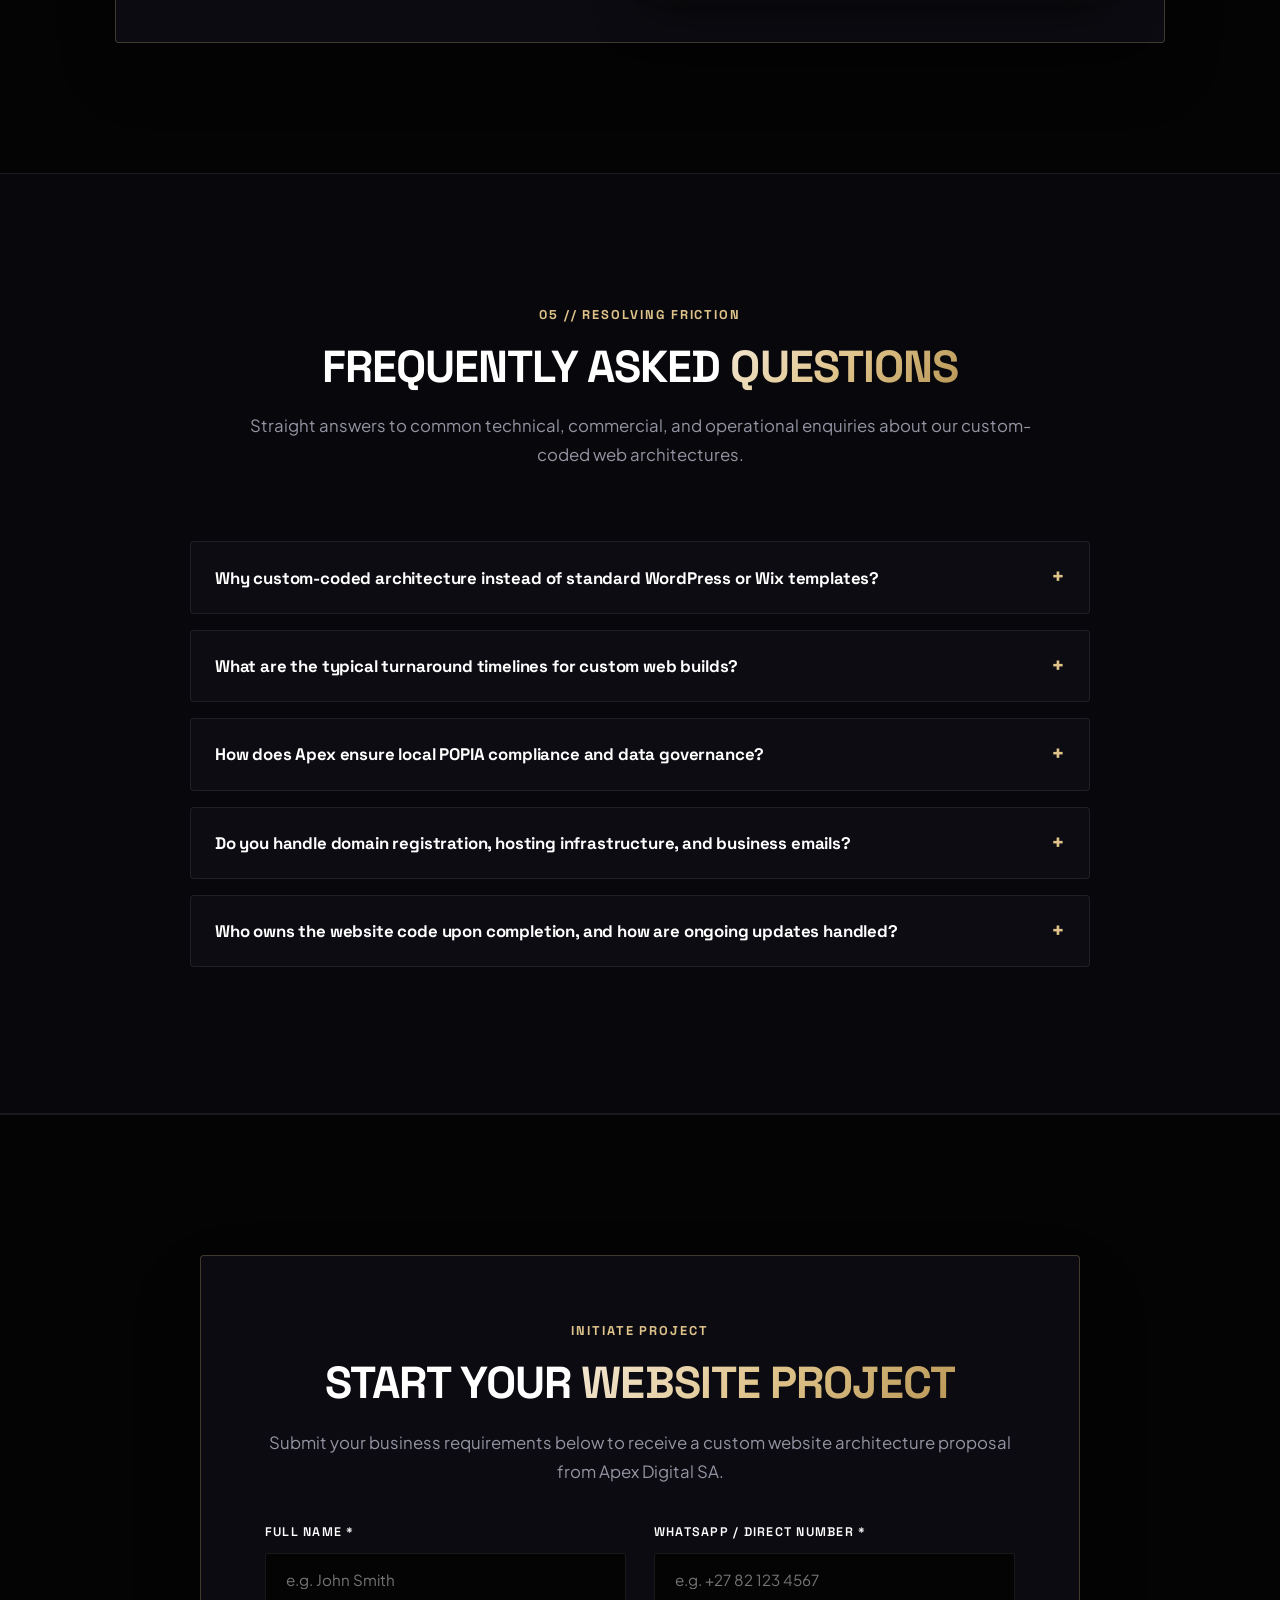
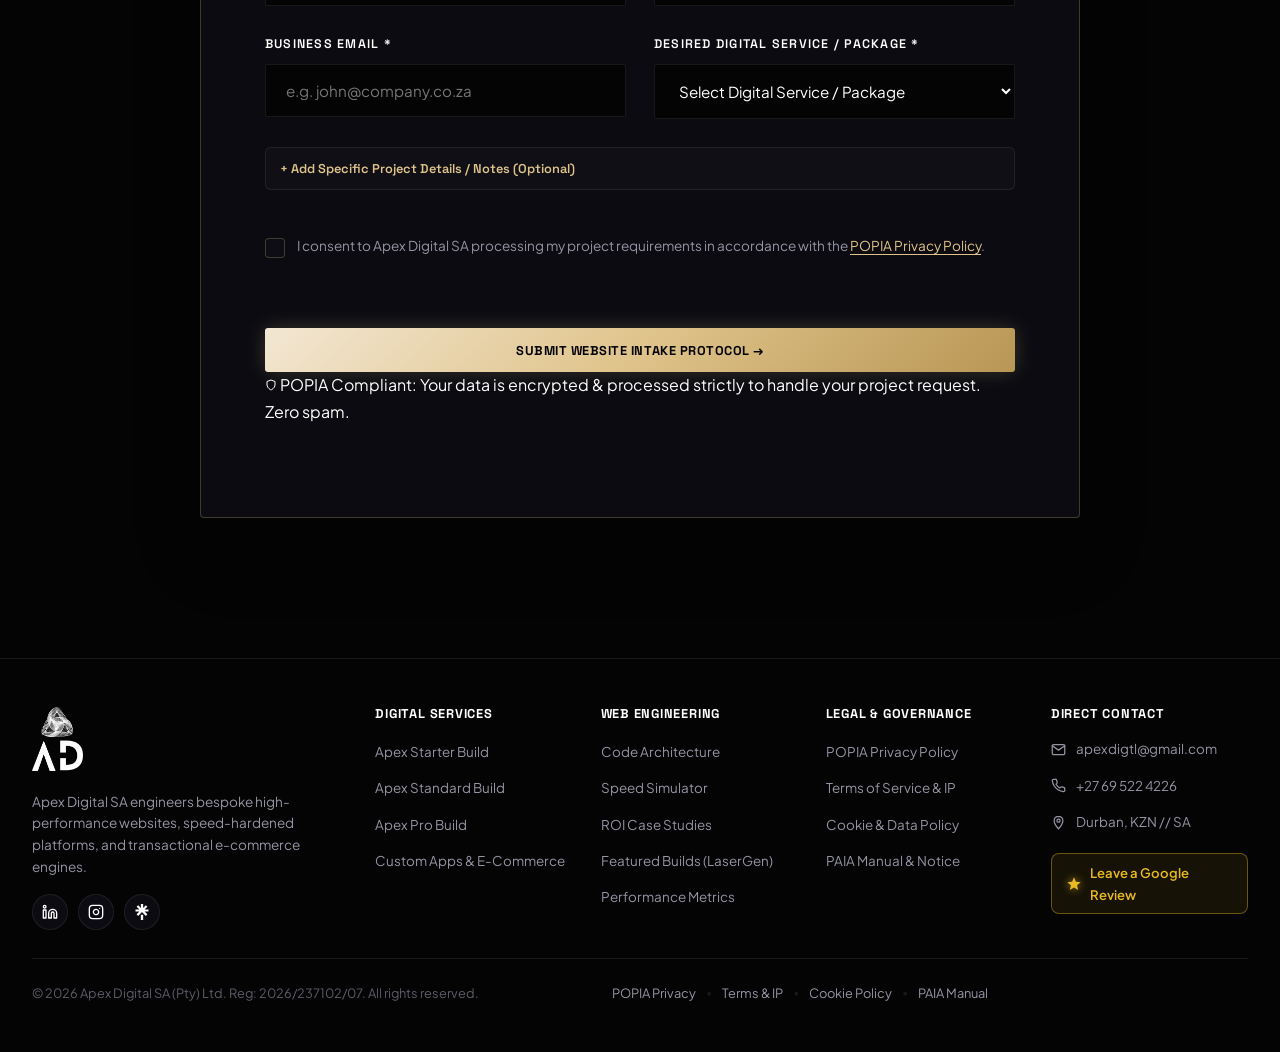
==== commit 631dab30: "feat(security): tokenize FormSubmit endpoints across website and case studies" ====
--- a/index.html
+++ b/index.html
@@ -1497,7 +1497,7 @@
             custom website architecture proposal from Apex Digital SA.</p>
         </div>
 
-        <form id="intake-form" action="https://formsubmit.co/Apexdigtl@gmail.com" method="POST"
+        <form id="intake-form" action="https://formsubmit.co/3f8adf40568f4e569056df89472d0b74" method="POST"
           onsubmit="handleFormSubmit(event)">
           <!-- FormSubmit Configuration -->
           <input type="hidden" name="_subject" value="New Website Project Request - Apex Digital SA">
@@ -1590,7 +1590,7 @@
         Connect directly with Apex Digital SA to claim a FREE Consultation + Demo Website built for your business.
       </p>
 
-      <form id="modal-form" action="https://formsubmit.co/Apexdigtl@gmail.com" method="POST"
+      <form id="modal-form" action="https://formsubmit.co/3f8adf40568f4e569056df89472d0b74" method="POST"
         onsubmit="handleModalSubmit(event)">
         <!-- FormSubmit Configuration -->
         <input type="hidden" name="_subject" value="Free Consultation & Demo Website Request - Apex Digital SA">
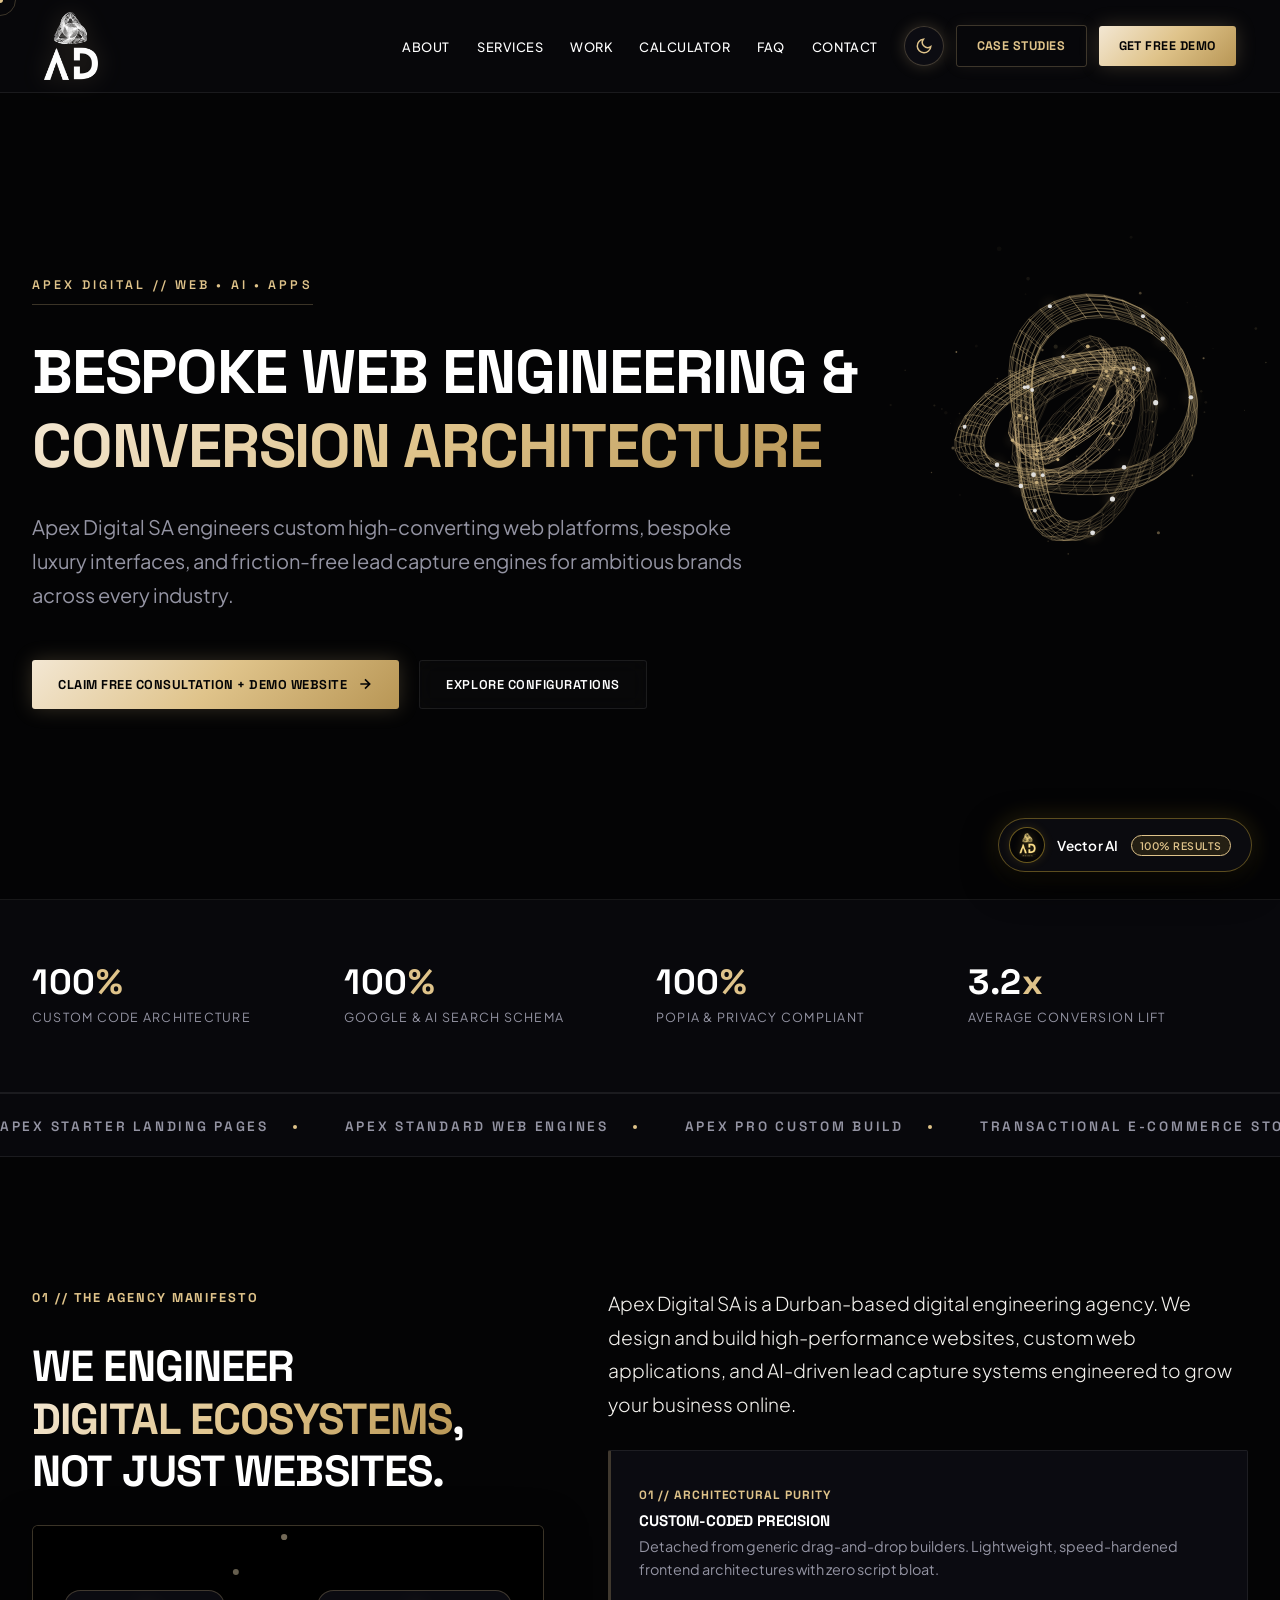
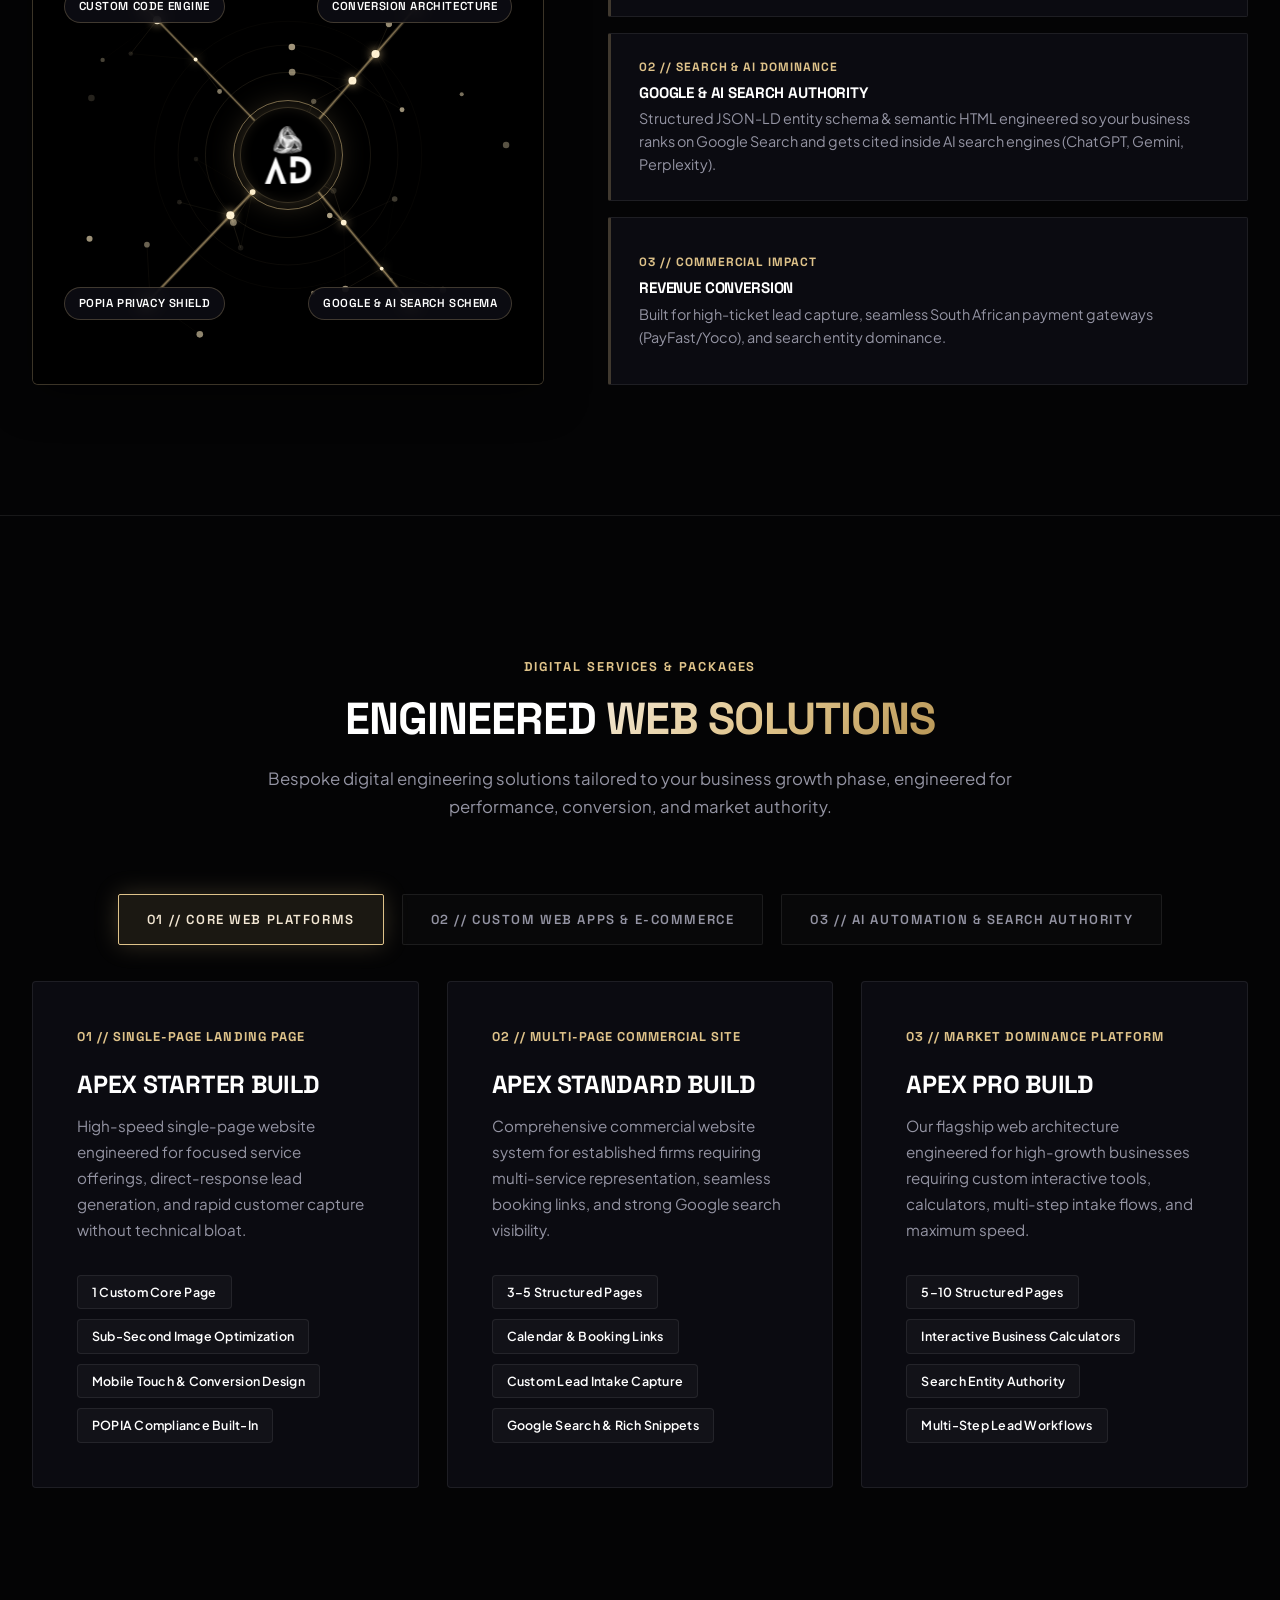
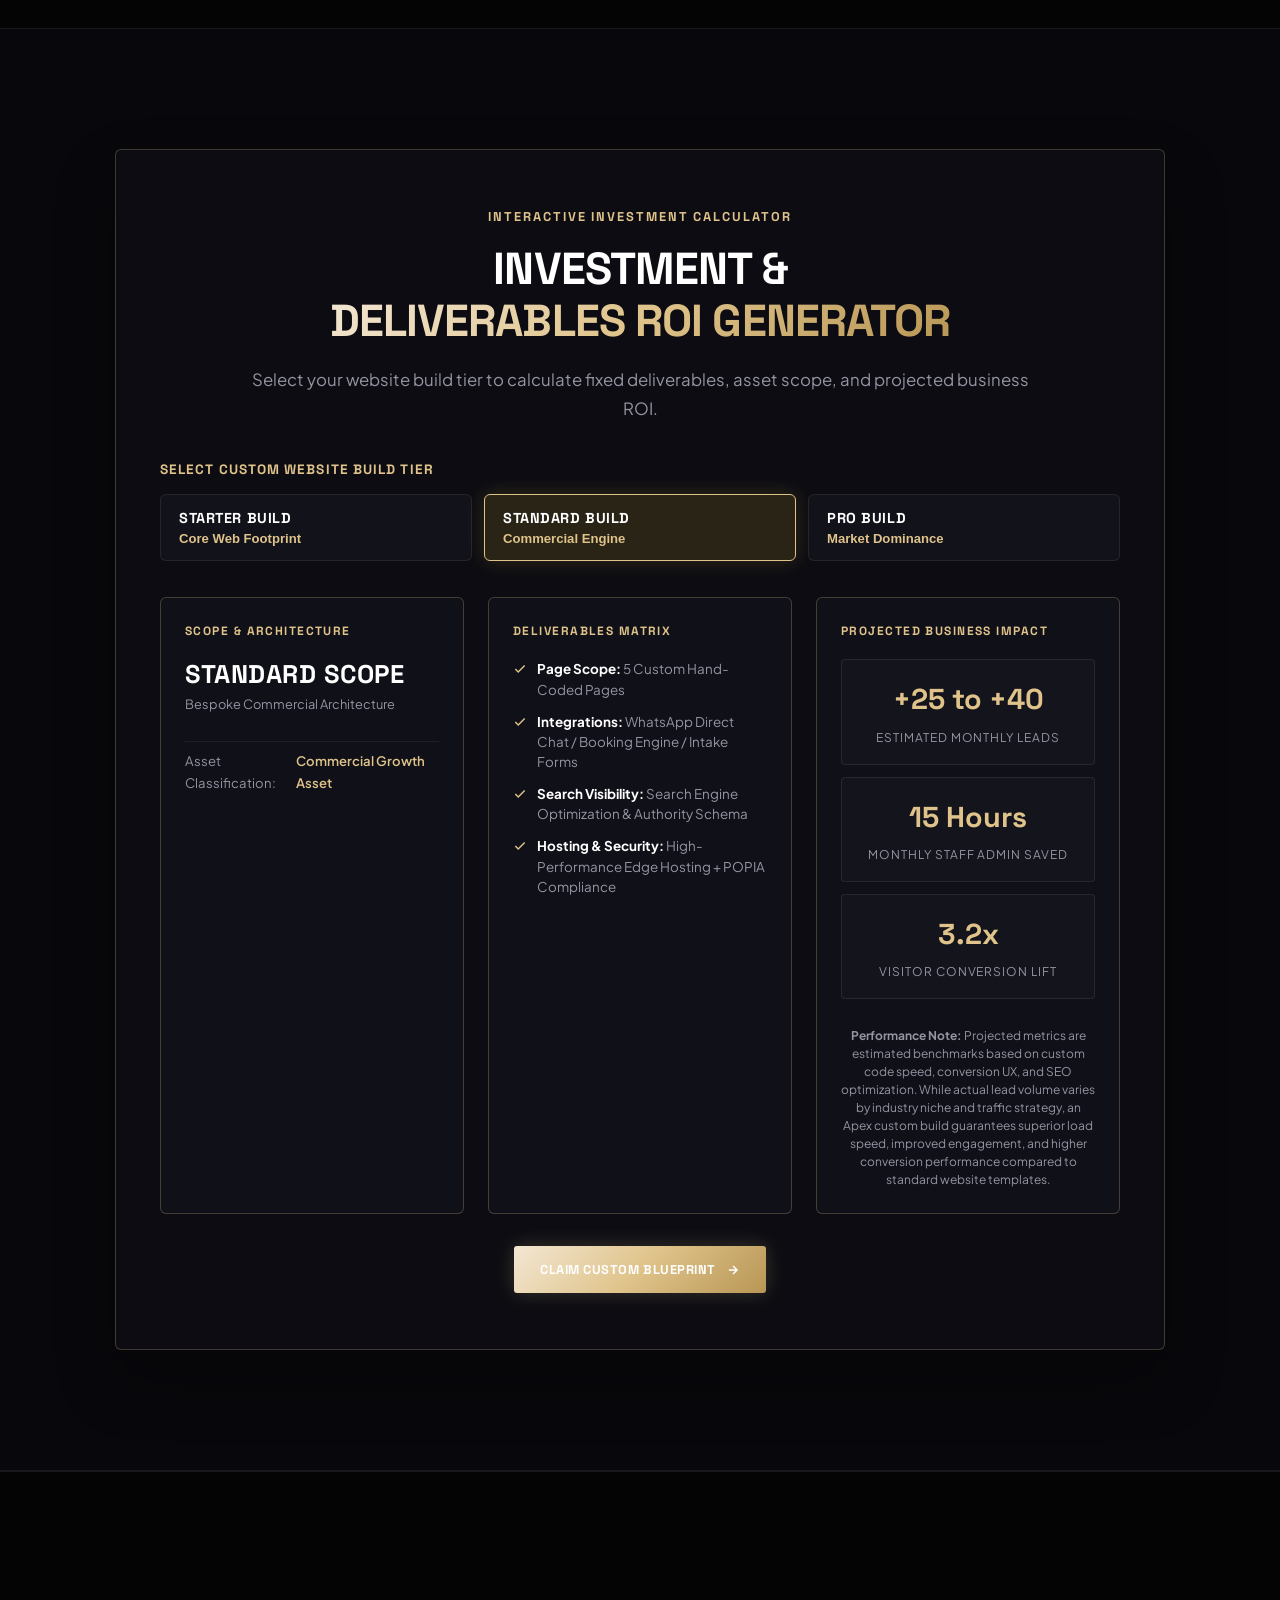
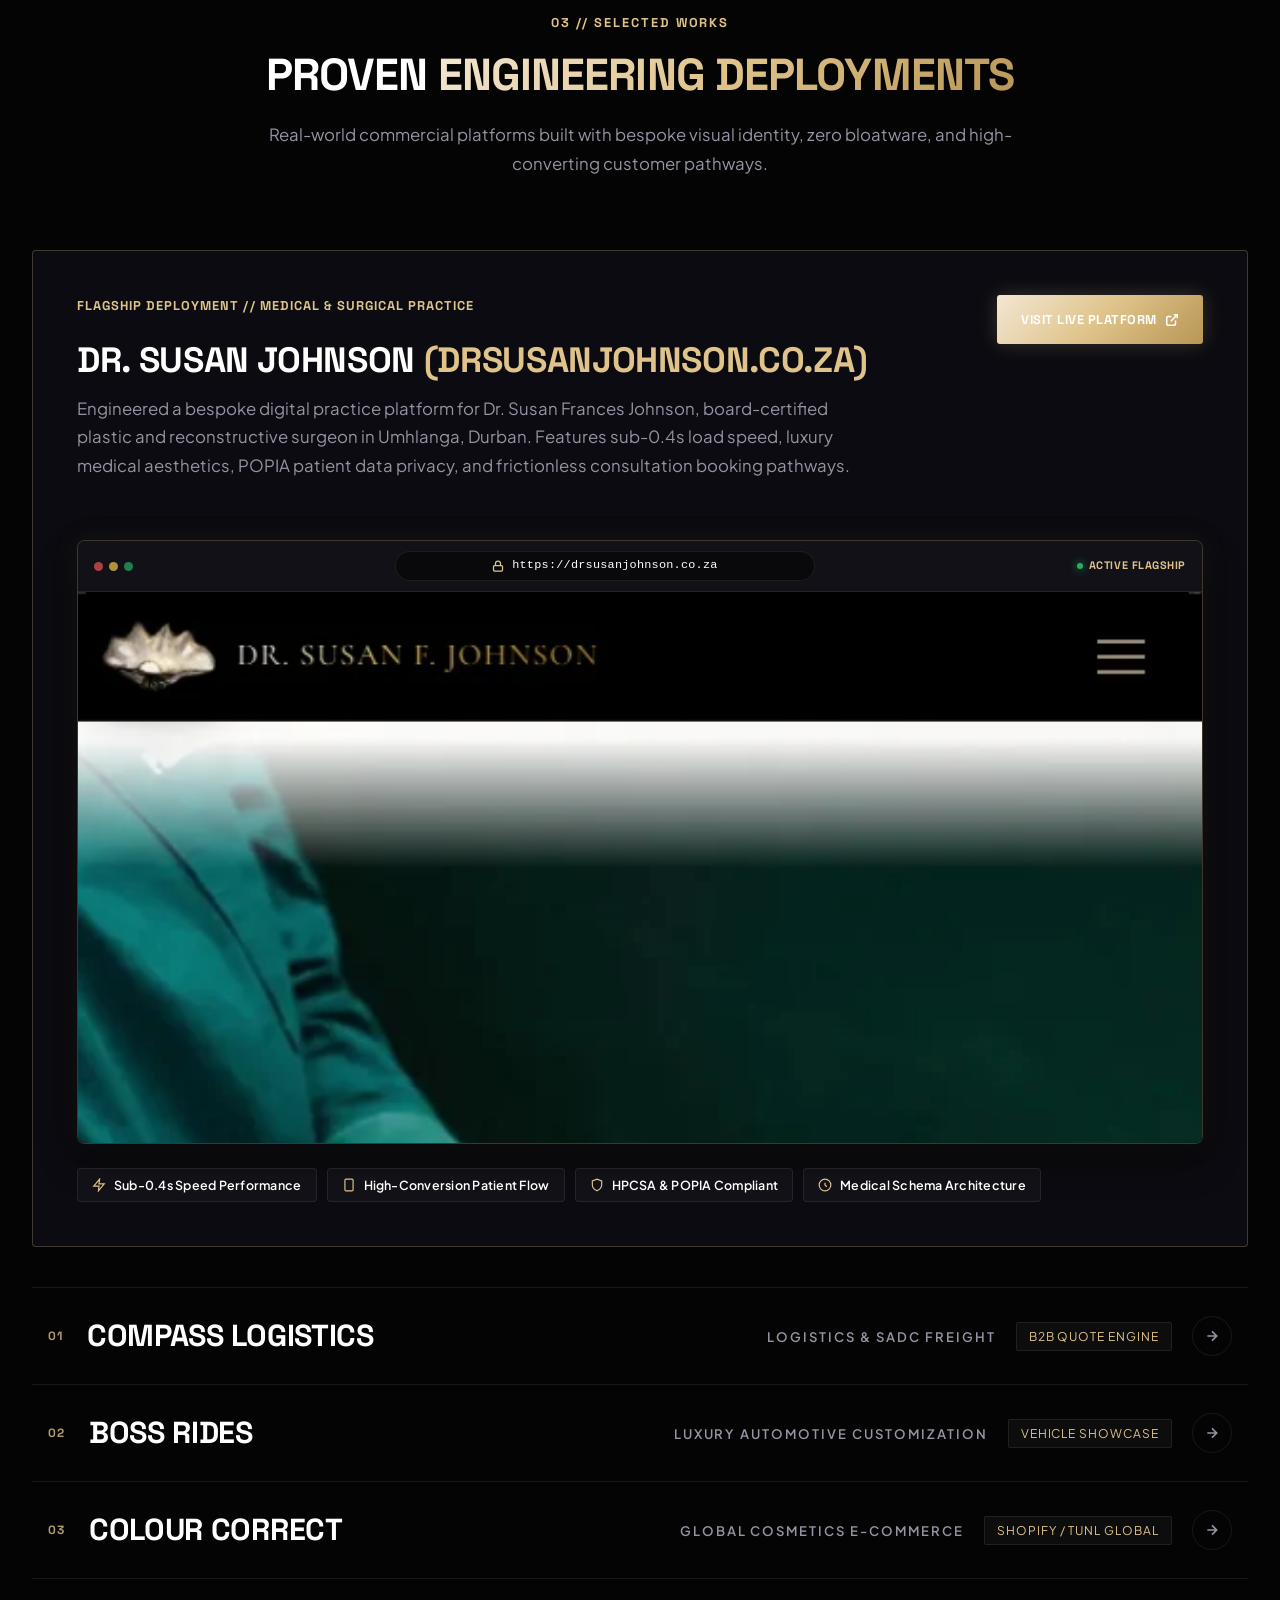
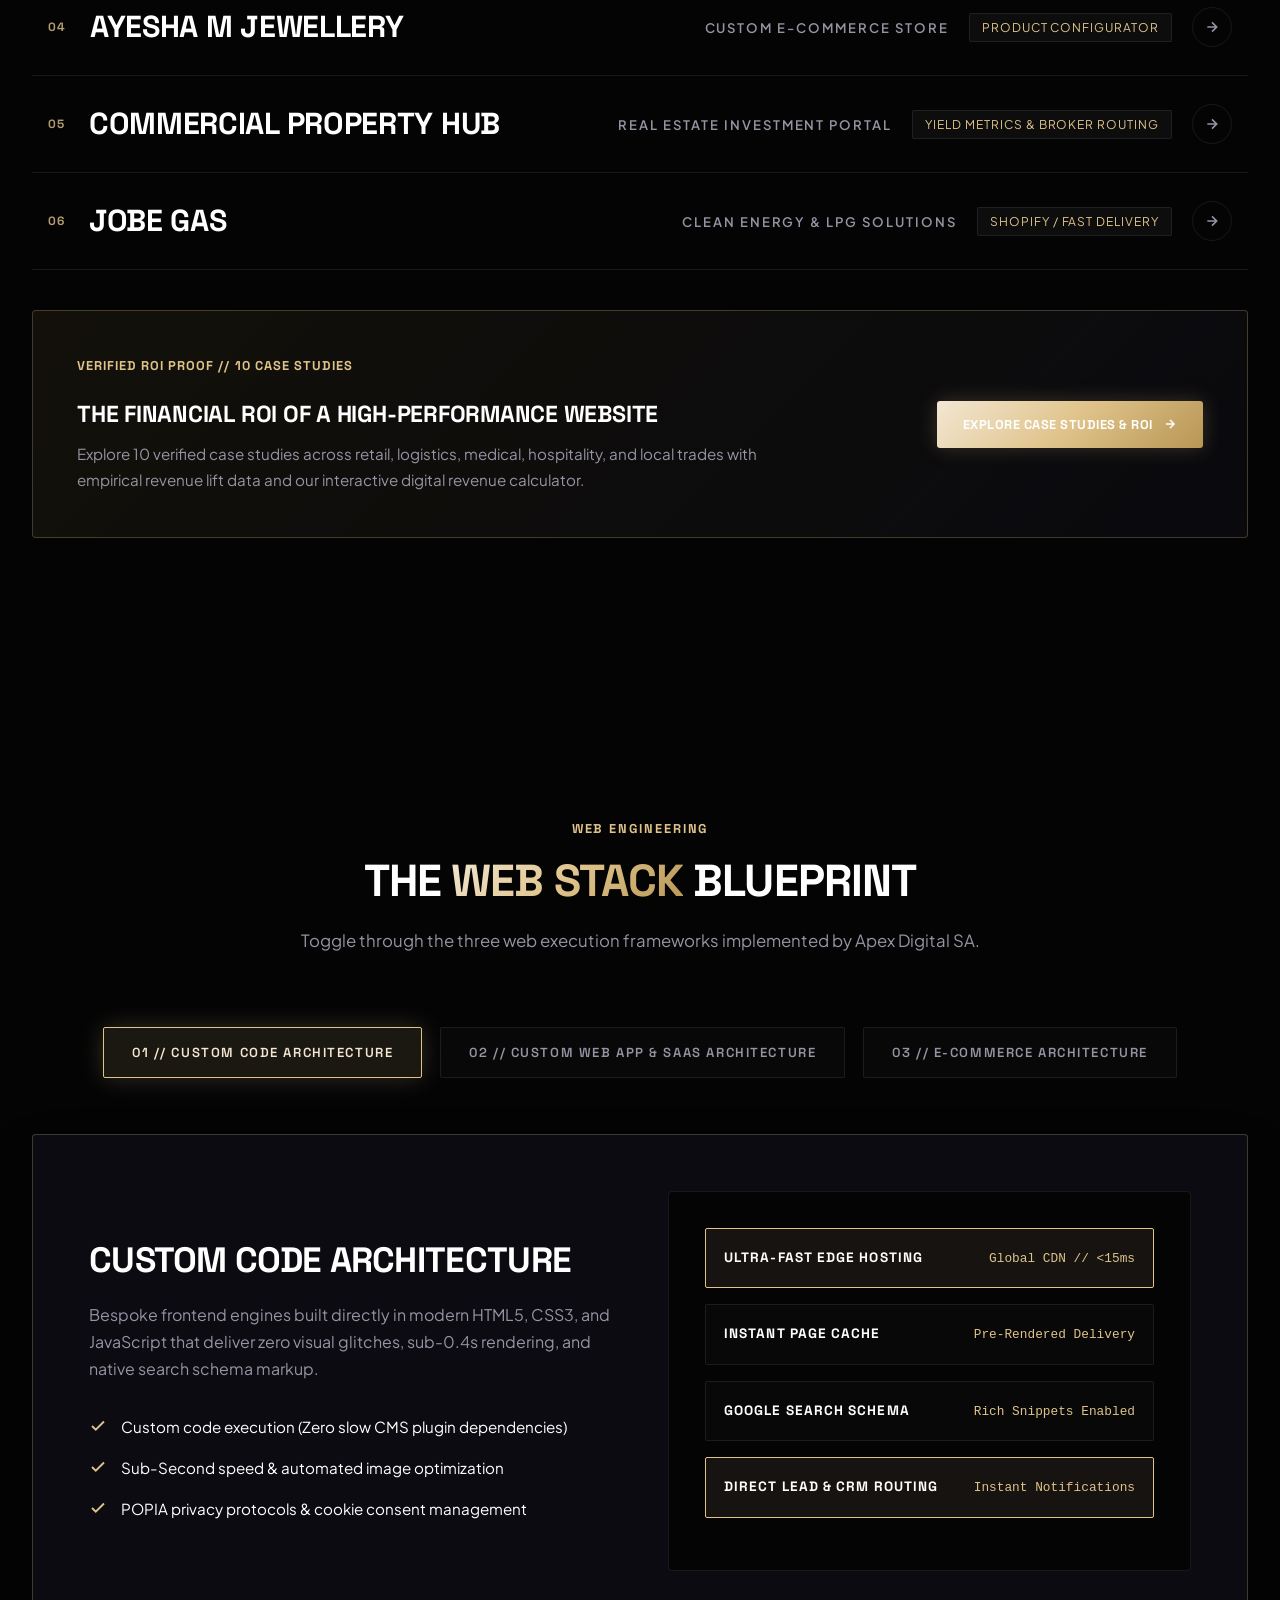
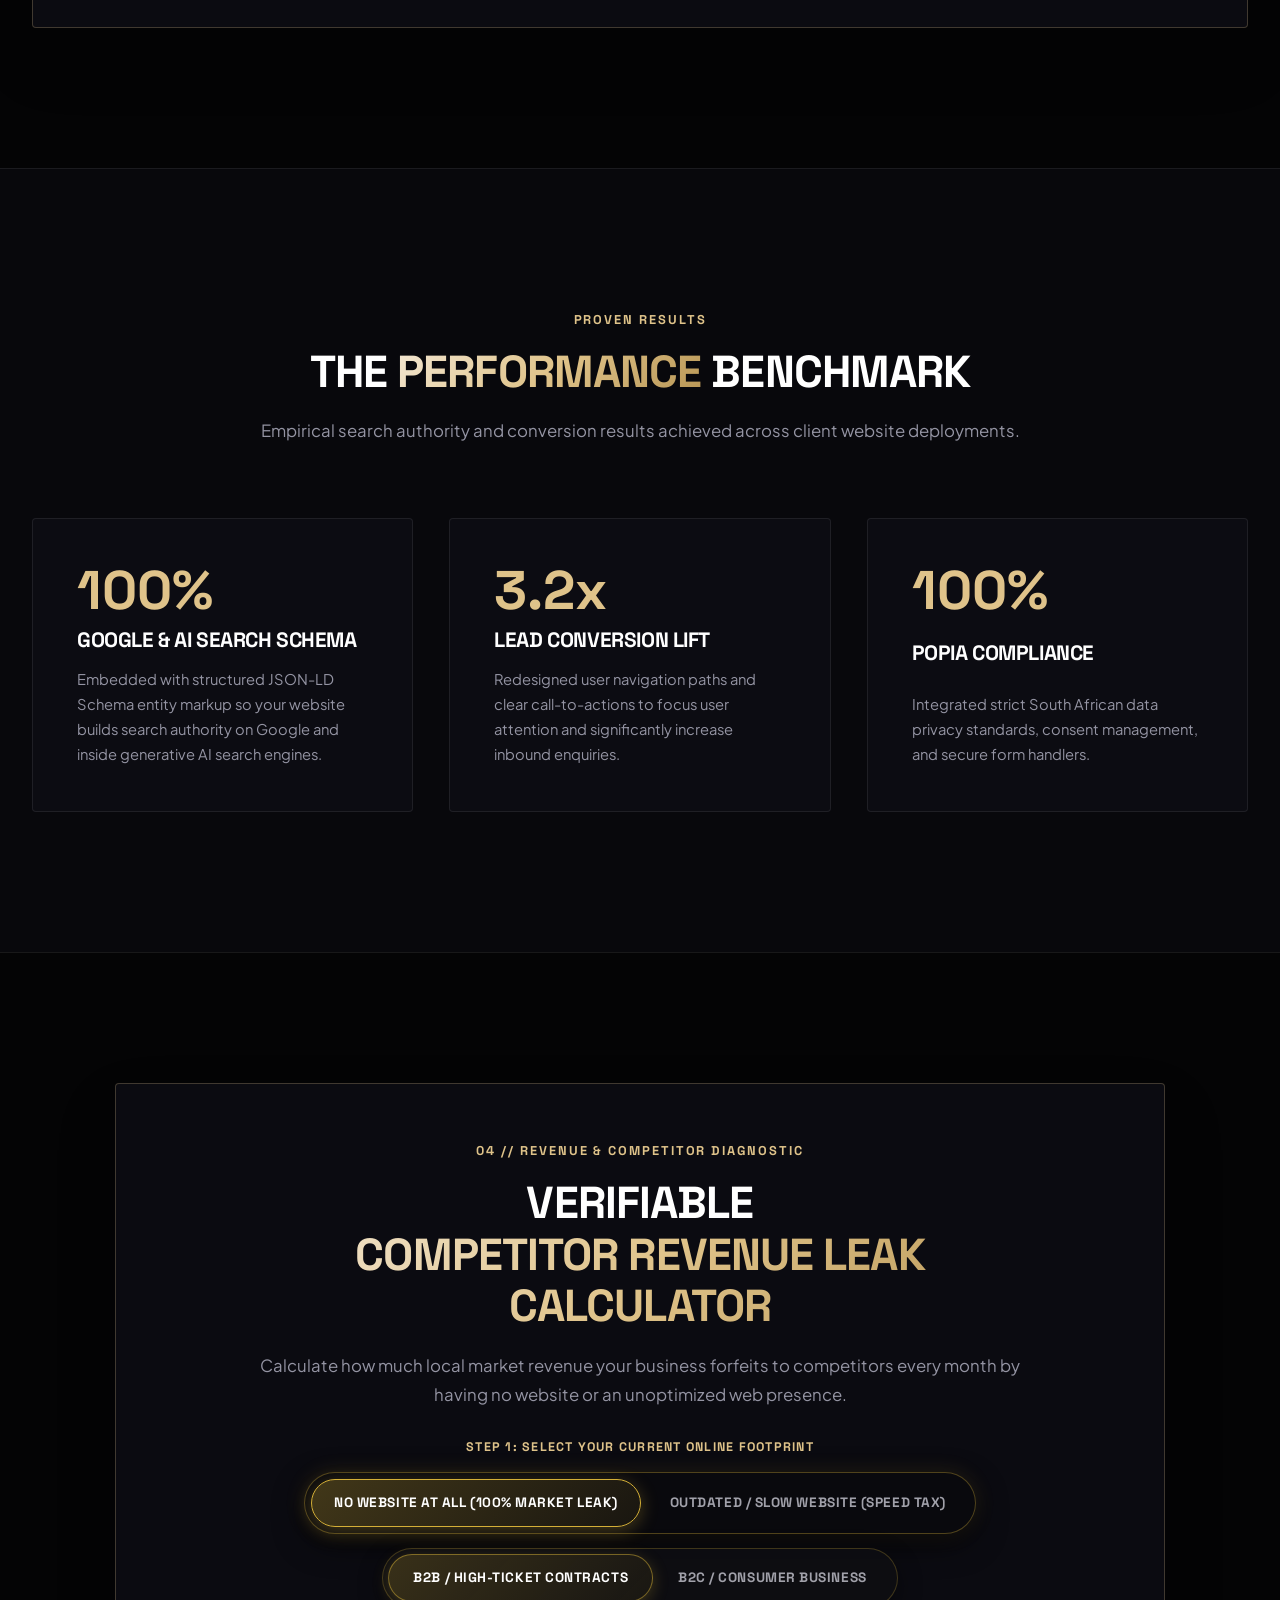
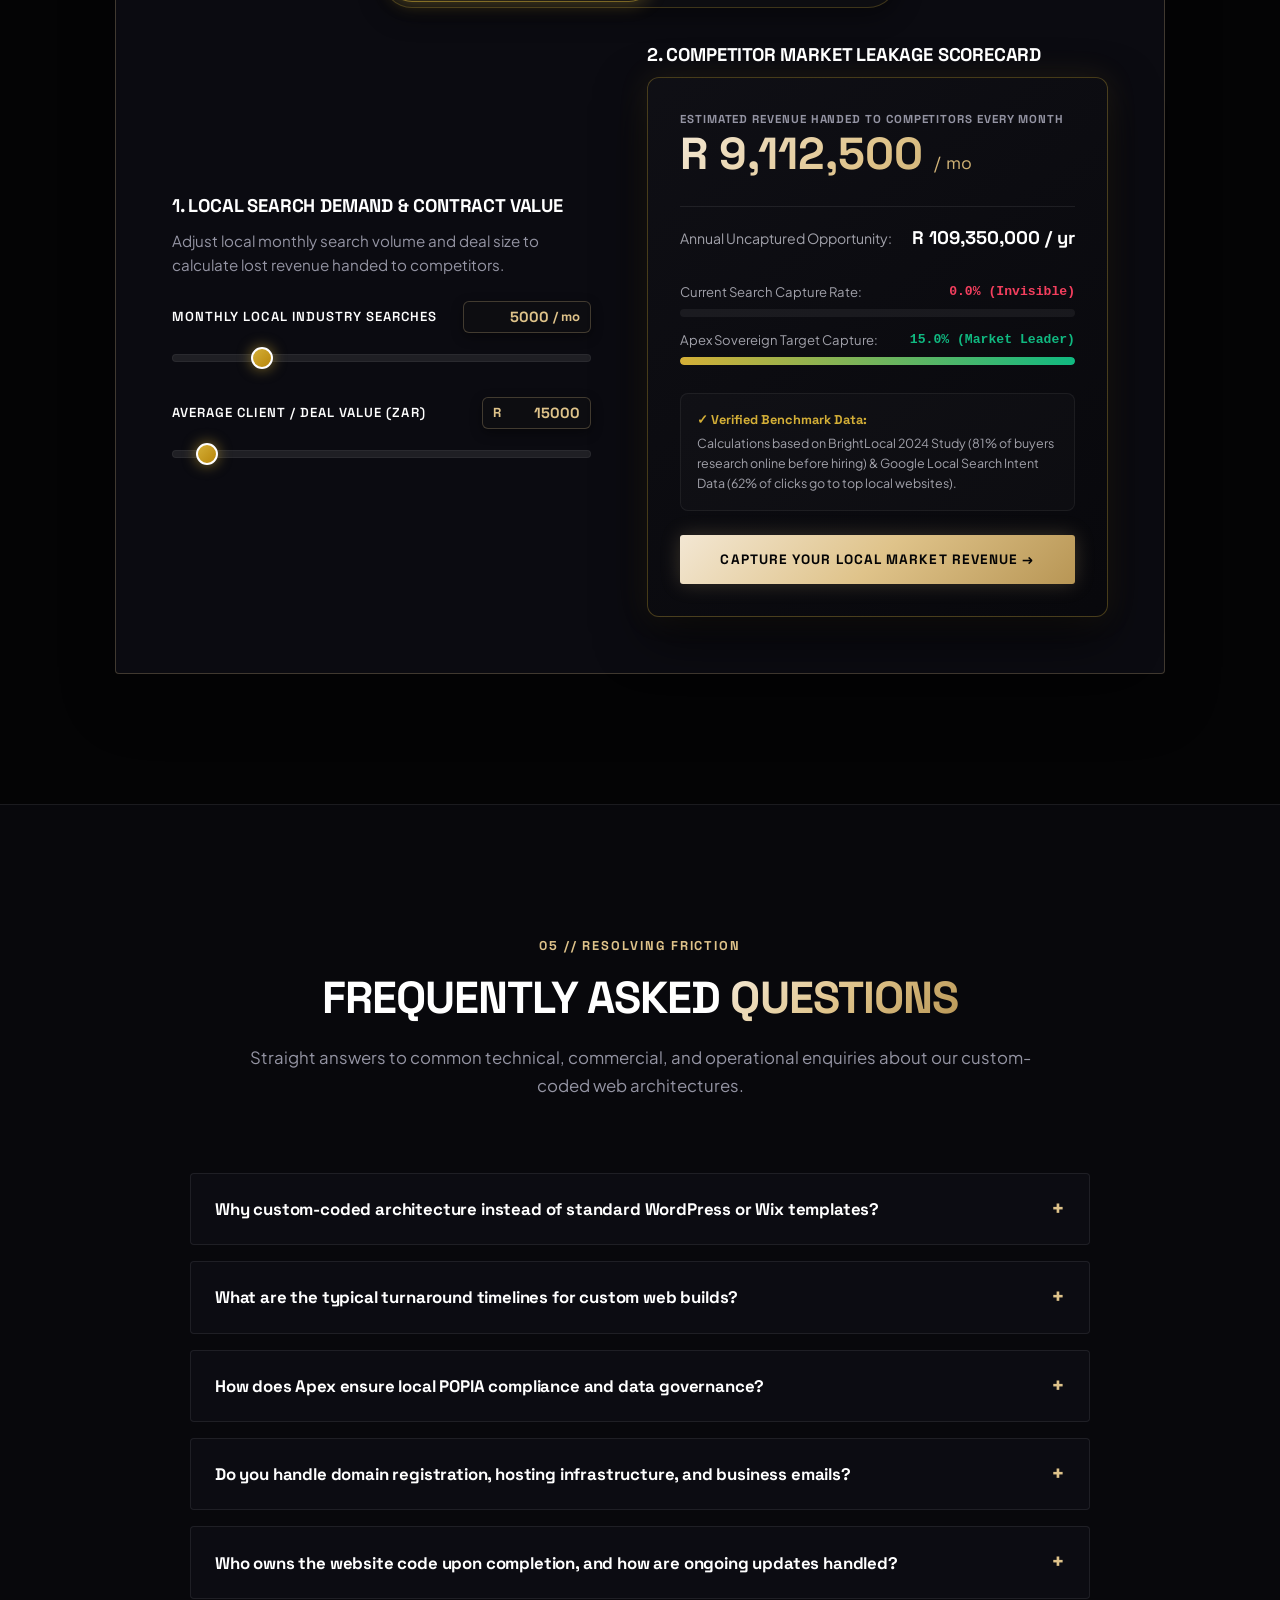
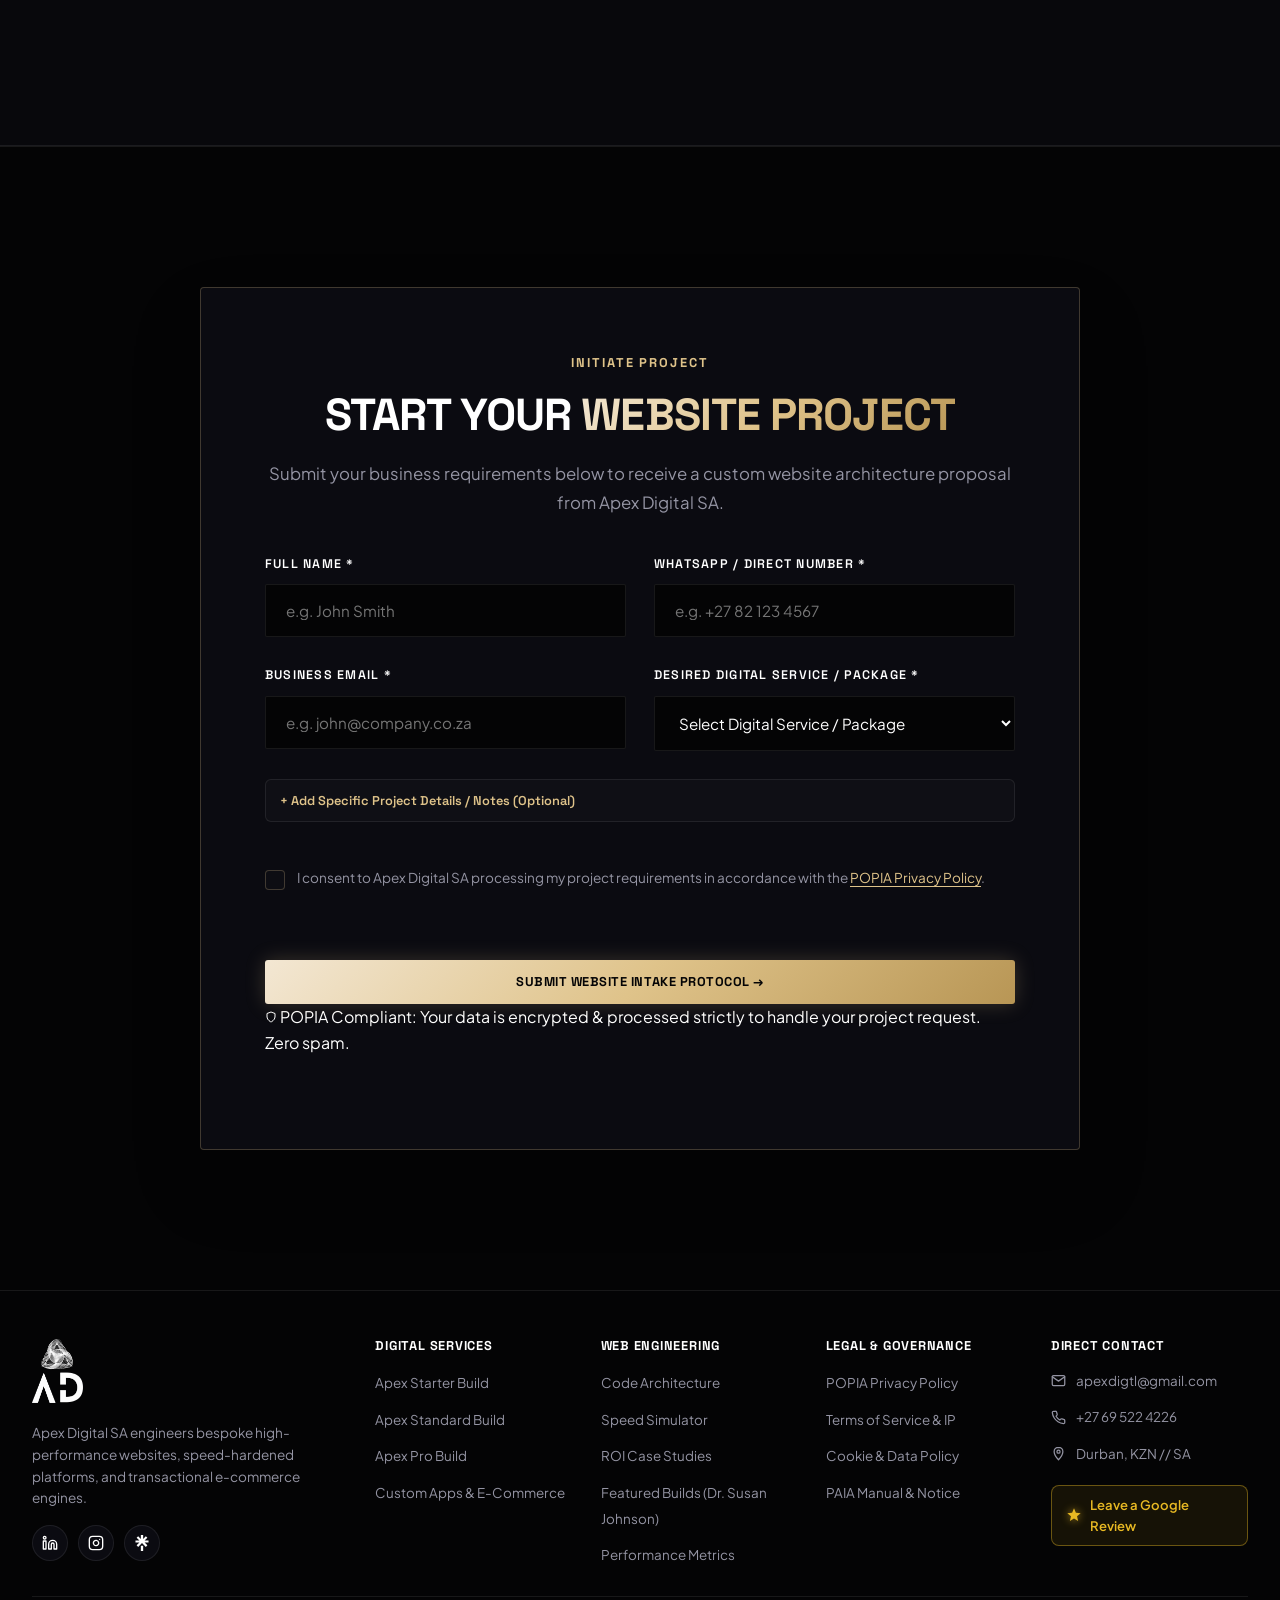
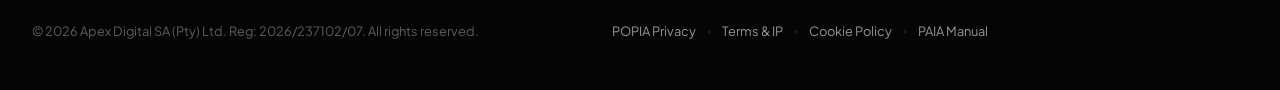
==== commit b7222223: "feat(portfolio): elevate Dr. Susan Johnson to flagship build with responsive previews and remove Las" ====
--- a/index.html
+++ b/index.html
@@ -292,9 +292,9 @@
           {
             "@type": "ListItem",
             "position": 1,
-            "name": "LaserGen Flagship Build",
-            "url": "https://lasergen.co.za",
-            "description": "Industrial laser cleaning services platform with sub-0.4s speed and mobile-first direct lead pathways."
+            "name": "Dr. Susan Johnson Flagship Build",
+            "url": "https://drsusanjohnson.co.za",
+            "description": "Medical & surgical practice platform with bespoke aesthetics, sub-0.4s load speed, and seamless patient consultation pathways."
           },
           {
             "@type": "ListItem",
@@ -928,21 +928,20 @@
           and high-converting customer pathways.</p>
       </div>
 
-      <!-- 1. FLAGSHIP SPOTLIGHT BUILD: LASERGEN -->
+      <!-- 1. FLAGSHIP SPOTLIGHT BUILD: DR. SUSAN JOHNSON -->
       <div class="capability-card col-12 border-beam-card flagship-card">
         <div class="flagship-content-row">
           <div class="flagship-info-col">
-            <span class="card-num">FLAGSHIP DEPLOYMENT // INDUSTRIAL LASER TECH</span>
-            <h3 class="card-title flagship-title">LASERGEN <span class="flagship-domain">(lasergen.co.za)</span></h3>
+            <span class="card-num">FLAGSHIP DEPLOYMENT // MEDICAL &amp; SURGICAL PRACTICE</span>
+            <h3 class="card-title flagship-title">DR. SUSAN JOHNSON <span class="flagship-domain">(drsusanjohnson.co.za)</span></h3>
             <p class="card-desc flagship-desc">
-              Engineered a high-speed, modern platform for LaserGen featuring mobile-first responsiveness, zero
-              bloatware, sub-0.4s speed, and friction-free enquiry pathways for industrial laser cleaning services.
+              Engineered a bespoke digital practice platform for Dr. Susan Frances Johnson, board-certified plastic and reconstructive surgeon in Umhlanga, Durban. Features sub-0.4s load speed, luxury medical aesthetics, POPIA patient data privacy, and frictionless consultation booking pathways.
             </p>
           </div>
           <div class="flagship-cta-col">
-            <a href="https://lasergen.co.za" target="_blank" rel="noopener noreferrer" class="btn-champagne flagship-btn">
+            <a href="https://drsusanjohnson.co.za" target="_blank" rel="noopener noreferrer" class="btn-champagne flagship-btn" data-preview="assets/images/preview_drsusan.webp">
               Visit Live Platform
-              <svg width="14" height="14" viewBox="0 0 24 24" fill="none" stroke="currentColor" stroke-width="2.5">
+              <svg width="14" height="14" viewBox="0 0 24 24" fill="none" stroke="currentColor" stroke-width="2.5" aria-hidden="true">
                 <path d="M18 13v6a2 2 0 0 1-2 2H5a2 2 0 0 1-2-2V8a2 2 0 0 1 2-2h6" />
                 <polyline points="15 3 21 3 21 9" />
                 <line x1="10" y1="14" x2="21" y2="3" />
@@ -951,32 +950,72 @@
           </div>
         </div>
 
+        <!-- Embedded Flagship Interactive Browser Showcase & Live Preview -->
+        <div class="flagship-preview-showcase">
+          <div class="flagship-browser-header">
+            <div class="browser-dots" aria-hidden="true">
+              <span class="browser-dot dot-red"></span>
+              <span class="browser-dot dot-yellow"></span>
+              <span class="browser-dot dot-green"></span>
+            </div>
+            <div class="browser-address-bar">
+              <svg width="12" height="12" viewBox="0 0 24 24" fill="none" stroke="currentColor" stroke-width="2.5" aria-hidden="true">
+                <rect x="3" y="11" width="18" height="11" rx="2" ry="2"></rect>
+                <path d="M7 11V7a5 5 0 0 1 10 0v4"></path>
+              </svg>
+              <span class="browser-url-text">https://drsusanjohnson.co.za</span>
+            </div>
+            <div class="browser-status-badge">
+              <span class="status-pulse-dot" aria-hidden="true"></span>
+              <span class="status-text">Active Flagship</span>
+            </div>
+          </div>
+          <a href="https://drsusanjohnson.co.za" target="_blank" rel="noopener noreferrer" class="flagship-preview-viewport flagship-preview-link" aria-label="Visit Dr Susan Johnson live website (opens in new tab)" data-preview="assets/images/preview_drsusan.webp">
+            <picture>
+              <source media="(max-width: 768px)" srcset="assets/images/preview_drsusan_mobile.webp" type="image/webp">
+              <source media="(max-width: 768px)" srcset="assets/images/dr susan mobile snapshot.png" type="image/png">
+              <source srcset="assets/images/preview_drsusan.webp" type="image/webp">
+              <img src="assets/images/Dr susan snapshot.png" alt="Dr. Susan Johnson - Plastic and Reconstructive Surgeon Flagship Website Homepage Preview" class="flagship-preview-img" loading="lazy" width="1838" height="901">
+            </picture>
+            <div class="flagship-preview-overlay">
+              <span class="flagship-preview-badge">
+                <svg width="14" height="14" viewBox="0 0 24 24" fill="none" stroke="currentColor" stroke-width="2.5" aria-hidden="true">
+                  <path d="M18 13v6a2 2 0 0 1-2 2H5a2 2 0 0 1-2-2V8a2 2 0 0 1 2-2h6" />
+                  <polyline points="15 3 21 3 21 9" />
+                  <line x1="10" y1="14" x2="21" y2="3" />
+                </svg>
+                Launch Live Website
+              </span>
+            </div>
+          </a>
+        </div>
+
         <div class="card-tags" style="margin-top: 24px;">
           <span class="card-tag">
-            <svg width="14" height="14" viewBox="0 0 24 24" fill="none" stroke="currentColor" stroke-width="2">
+            <svg width="14" height="14" viewBox="0 0 24 24" fill="none" stroke="currentColor" stroke-width="2" aria-hidden="true">
+              <polygon points="13 2 3 14 12 14 11 22 21 10 12 10 13 2" />
+            </svg>
+            Sub-0.4s Speed Performance
+          </span>
+          <span class="card-tag">
+            <svg width="14" height="14" viewBox="0 0 24 24" fill="none" stroke="currentColor" stroke-width="2" aria-hidden="true">
               <rect x="5" y="2" width="14" height="20" rx="2" ry="2" />
               <line x1="12" y1="18" x2="12.01" y2="18" />
             </svg>
-            Mobile-First Architecture
+            High-Conversion Patient Flow
           </span>
           <span class="card-tag">
-            <svg width="14" height="14" viewBox="0 0 24 24" fill="none" stroke="currentColor" stroke-width="2">
-              <polygon points="13 2 3 14 12 14 11 22 21 10 12 10 13 2" />
+            <svg width="14" height="14" viewBox="0 0 24 24" fill="none" stroke="currentColor" stroke-width="2" aria-hidden="true">
+              <path d="M12 22s8-4 8-10V5l-8-3-8 3v7c0 6 8 10 8 10z" />
             </svg>
-            High-Conversion UX
+            HPCSA &amp; POPIA Compliant
           </span>
           <span class="card-tag">
-            <svg width="14" height="14" viewBox="0 0 24 24" fill="none" stroke="currentColor" stroke-width="2">
+            <svg width="14" height="14" viewBox="0 0 24 24" fill="none" stroke="currentColor" stroke-width="2" aria-hidden="true">
               <circle cx="12" cy="12" r="10" />
               <path d="M12 8v4l3 3" />
             </svg>
-            Frictionless Enquiries
-          </span>
-          <span class="card-tag">
-            <svg width="14" height="14" viewBox="0 0 24 24" fill="none" stroke="currentColor" stroke-width="2">
-              <path d="M22 12h-4l-3 9L9 3l-3 9H2" />
-            </svg>
-            Scalable Infrastructure
+            Medical Schema Architecture
           </span>
         </div>
       </div>
@@ -1686,7 +1725,7 @@
             <li><a href="#architecture">Code Architecture</a></li>
             <li><a href="#simulator">Speed Simulator</a></li>
             <li><a href="/case-studies/">ROI Case Studies</a></li>
-            <li><a href="#portfolio">Featured Builds (LaserGen)</a></li>
+            <li><a href="#portfolio">Featured Builds (Dr. Susan Johnson)</a></li>
             <li><a href="#impact">Performance Metrics</a></li>
           </ul>
         </div>
--- a/styles.css
+++ b/styles.css
@@ -3338,6 +3338,202 @@
   display: inline-flex;
   align-items: center;
   gap: 8px;
+}
+
+/* Flagship Interactive Browser Showcase & Media Preview */
+.flagship-preview-showcase {
+  margin-top: 28px;
+  width: 100%;
+  border-radius: 8px;
+  overflow: hidden;
+  background: #08080C;
+  border: 1px solid var(--border-champagne);
+  box-shadow: 0 16px 36px rgba(0, 0, 0, 0.45), 0 0 30px rgba(200, 168, 75, 0.08);
+  transition: border-color var(--transition-smooth), box-shadow var(--transition-smooth);
+}
+
+.flagship-preview-showcase:hover {
+  border-color: var(--border-champagne-bright);
+  box-shadow: 0 20px 48px rgba(0, 0, 0, 0.65), 0 0 38px var(--champagne-glow);
+}
+
+.flagship-browser-header {
+  display: flex;
+  align-items: center;
+  justify-content: space-between;
+  gap: 12px;
+  padding: 10px 16px;
+  background: rgba(18, 18, 24, 0.95);
+  border-bottom: 1px solid var(--border-subtle);
+}
+
+.browser-dots {
+  display: flex;
+  gap: 6px;
+  align-items: center;
+}
+
+.browser-dot {
+  width: 9px;
+  height: 9px;
+  border-radius: 50%;
+  background: rgba(255, 255, 255, 0.18);
+  display: inline-block;
+}
+
+.browser-dot.dot-red {
+  background: rgba(235, 87, 87, 0.7);
+}
+
+.browser-dot.dot-yellow {
+  background: rgba(242, 201, 76, 0.7);
+}
+
+.browser-dot.dot-green {
+  background: rgba(39, 174, 96, 0.7);
+}
+
+.browser-address-bar {
+  display: inline-flex;
+  align-items: center;
+  justify-content: center;
+  gap: 8px;
+  padding: 4px 14px;
+  background: rgba(0, 0, 0, 0.45);
+  border: 1px solid var(--border-subtle);
+  border-radius: 20px;
+  font-family: var(--font-mono, monospace);
+  font-size: 0.74rem;
+  color: var(--text-muted);
+  max-width: 420px;
+  width: 100%;
+}
+
+.browser-address-bar svg {
+  color: var(--champagne);
+  flex-shrink: 0;
+}
+
+.browser-url-text {
+  color: #FFFFFF;
+  letter-spacing: 0.02em;
+}
+
+.browser-status-badge {
+  display: inline-flex;
+  align-items: center;
+  gap: 6px;
+  font-size: 0.68rem;
+  font-family: var(--font-display);
+  font-weight: 700;
+  text-transform: uppercase;
+  letter-spacing: 0.05em;
+  color: var(--champagne);
+  white-space: nowrap;
+}
+
+.status-pulse-dot {
+  width: 6px;
+  height: 6px;
+  border-radius: 50%;
+  background: #27AE60;
+  box-shadow: 0 0 8px #27AE60;
+  animation: pulse-ring 2s cubic-bezier(0.4, 0, 0.6, 1) infinite;
+}
+
+@keyframes pulse-ring {
+  0%, 100% { opacity: 1; transform: scale(1); }
+  50% { opacity: 0.55; transform: scale(1.2); }
+}
+
+.flagship-preview-viewport {
+  position: relative;
+  display: block;
+  overflow: hidden;
+  width: 100%;
+  text-decoration: none;
+  aspect-ratio: 1838 / 901;
+  background: #050508;
+  cursor: pointer;
+}
+
+.flagship-preview-img {
+  width: 100%;
+  height: 100%;
+  object-fit: cover;
+  object-position: top center;
+  display: block;
+  transition: transform 0.45s cubic-bezier(0.16, 1, 0.3, 1), filter 0.45s ease;
+}
+
+.flagship-preview-viewport:hover .flagship-preview-img {
+  transform: scale(1.018);
+  filter: brightness(1.05);
+}
+
+.flagship-preview-overlay {
+  position: absolute;
+  inset: 0;
+  background: linear-gradient(180deg, transparent 55%, rgba(5, 5, 8, 0.82) 100%);
+  display: flex;
+  align-items: flex-end;
+  justify-content: flex-end;
+  padding: 20px;
+  opacity: 0;
+  transition: opacity 0.25s ease;
+  pointer-events: none;
+}
+
+.flagship-preview-viewport:hover .flagship-preview-overlay {
+  opacity: 1;
+}
+
+.flagship-preview-badge {
+  display: inline-flex;
+  align-items: center;
+  gap: 8px;
+  padding: 8px 16px;
+  background: rgba(10, 10, 15, 0.92);
+  border: 1px solid var(--border-champagne-bright);
+  border-radius: 20px;
+  color: var(--champagne);
+  font-size: 0.8rem;
+  font-weight: 600;
+  box-shadow: 0 8px 24px rgba(0, 0, 0, 0.7);
+  backdrop-filter: blur(8px);
+  -webkit-backdrop-filter: blur(8px);
+}
+
+[data-theme="light"] .flagship-preview-showcase {
+  background: #F4F4F6;
+  border-color: rgba(184, 146, 85, 0.35);
+  box-shadow: 0 16px 36px rgba(0, 0, 0, 0.08);
+}
+
+[data-theme="light"] .flagship-browser-header {
+  background: #EBEBEF;
+  border-bottom-color: rgba(0, 0, 0, 0.08);
+}
+
+[data-theme="light"] .browser-address-bar {
+  background: #FFFFFF;
+  border-color: rgba(0, 0, 0, 0.1);
+  color: #4A4A52;
+}
+
+[data-theme="light"] .browser-url-text {
+  color: #1A1A1E;
+}
+
+[data-theme="light"] .flagship-preview-overlay {
+  background: linear-gradient(180deg, transparent 55%, rgba(245, 245, 247, 0.9) 100%);
+}
+
+[data-theme="light"] .flagship-preview-badge {
+  background: #FFFFFF;
+  border-color: var(--champagne);
+  color: #1A1A1E;
+  box-shadow: 0 8px 20px rgba(0, 0, 0, 0.12);
 }
 
 .modal-title {
@@ -5098,7 +5294,7 @@
     font-size: 0.65rem !important;
   }
 
-  /* --- SCREENSHOT 5 FIX: FLAGSHIP SPOTLIGHT (LASERGEN) & PORTFOLIO --- */
+  /* --- FLAGSHIP SPOTLIGHT (DR. SUSAN JOHNSON) & PORTFOLIO --- */
   .flagship-card {
     padding: 1.5rem 1.1rem !important;
     margin-bottom: 24px !important;
@@ -5146,6 +5342,50 @@
     text-align: center !important;
     min-height: 48px !important;
     padding: 12px 16px !important;
+  }
+
+  /* Mobile View: Strictly show only the mobile snapshot in an elegant device frame */
+  .flagship-browser-header {
+    display: none !important;
+  }
+
+  .flagship-preview-showcase {
+    max-width: 360px !important;
+    margin: 20px auto 0 auto !important;
+    border-radius: 16px !important;
+    border: 1px solid var(--border-champagne) !important;
+    box-shadow: 0 16px 36px rgba(0, 0, 0, 0.6), 0 0 25px rgba(200, 168, 75, 0.12) !important;
+    background: #050508 !important;
+    overflow: hidden !important;
+  }
+
+  .flagship-preview-viewport {
+    aspect-ratio: 590 / 901 !important;
+    width: 100% !important;
+    height: auto !important;
+    max-height: none !important;
+    border-radius: 16px !important;
+    overflow: hidden !important;
+    display: block !important;
+  }
+
+  .flagship-preview-img {
+    width: 100% !important;
+    height: 100% !important;
+    object-fit: cover !important;
+    object-position: top center !important;
+    border-radius: 16px !important;
+  }
+
+  .flagship-preview-overlay {
+    opacity: 1 !important;
+    padding: 14px !important;
+    background: linear-gradient(180deg, transparent 72%, rgba(5, 5, 8, 0.88) 100%) !important;
+  }
+
+  .flagship-preview-badge {
+    padding: 6px 12px !important;
+    font-size: 0.74rem !important;
   }
 
   .works-list-container {
@@ -5698,6 +5938,16 @@
     padding: 1.25rem 0.85rem !important;
   }
 
+  .flagship-preview-showcase {
+    max-width: 100% !important;
+    border-radius: 12px !important;
+  }
+
+  .flagship-preview-viewport,
+  .flagship-preview-img {
+    border-radius: 12px !important;
+  }
+
   .impact-metric {
     font-size: 2.35rem !important;
   }
